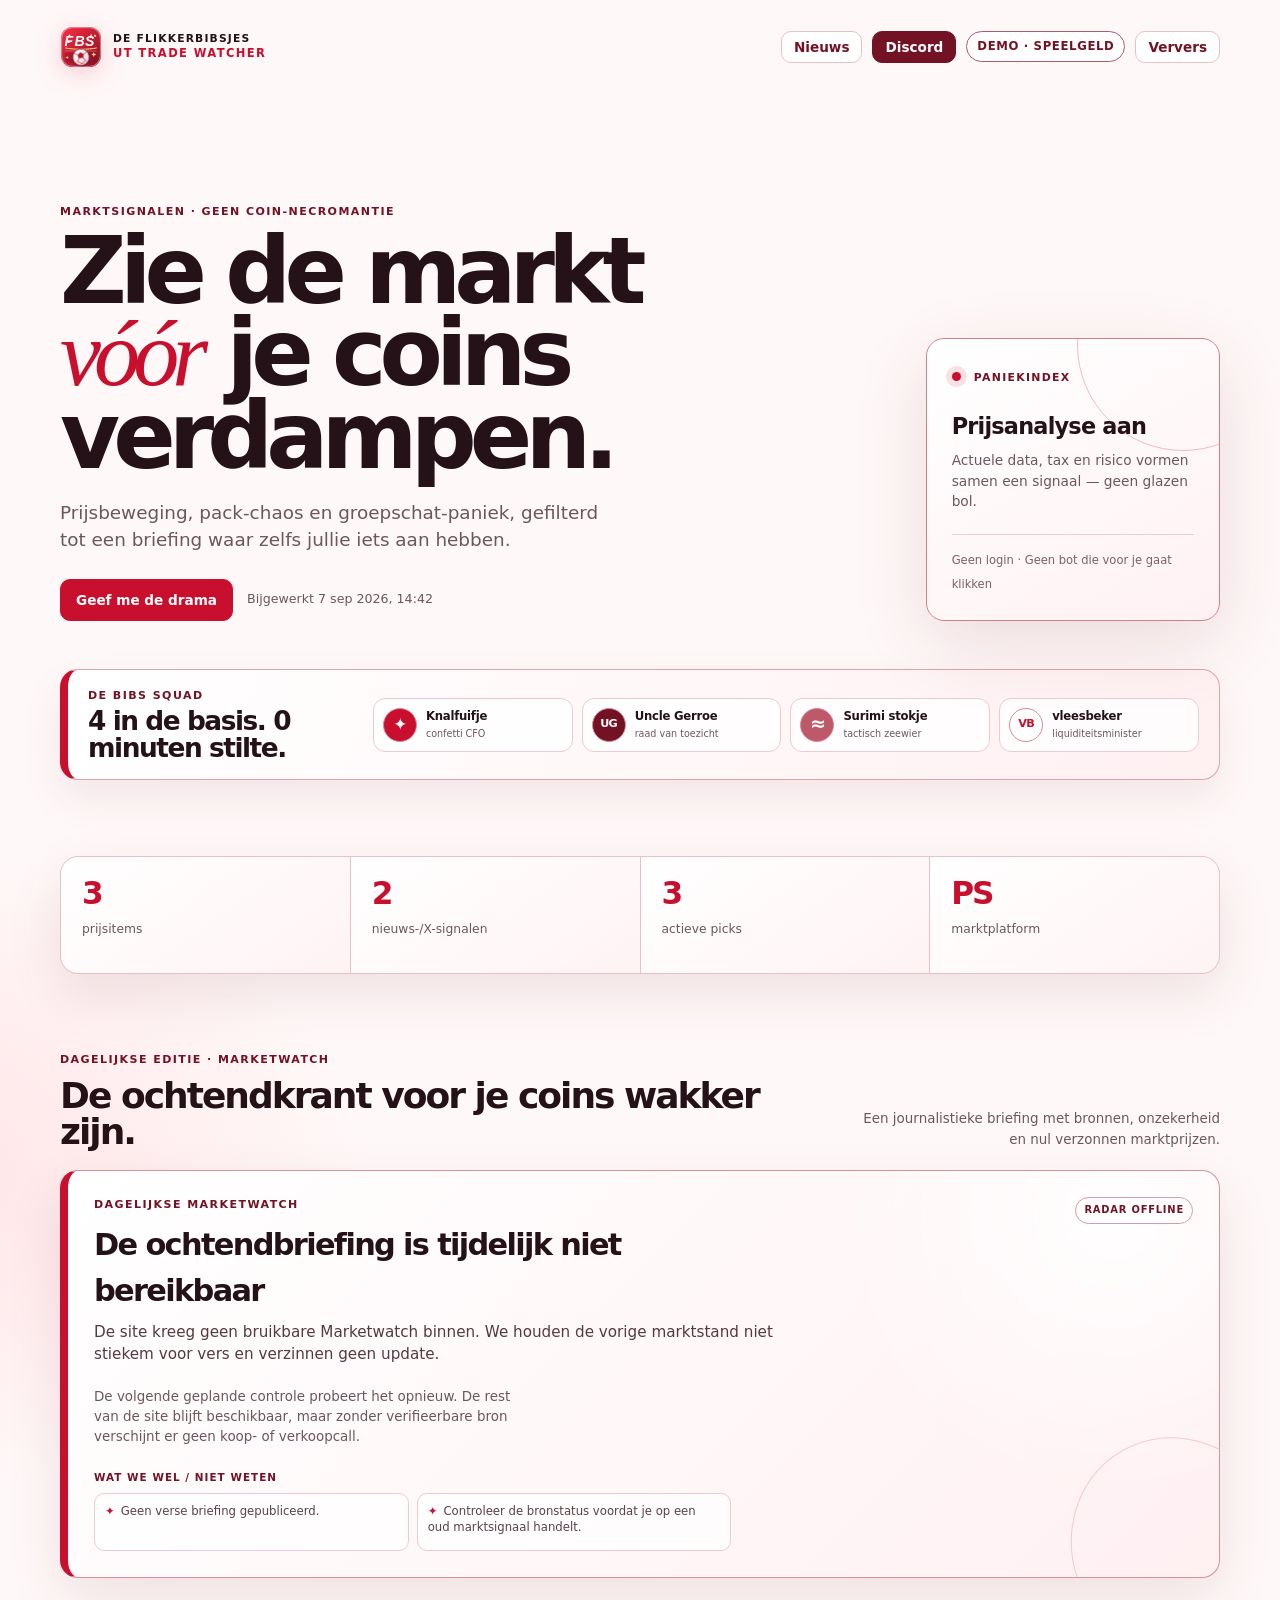
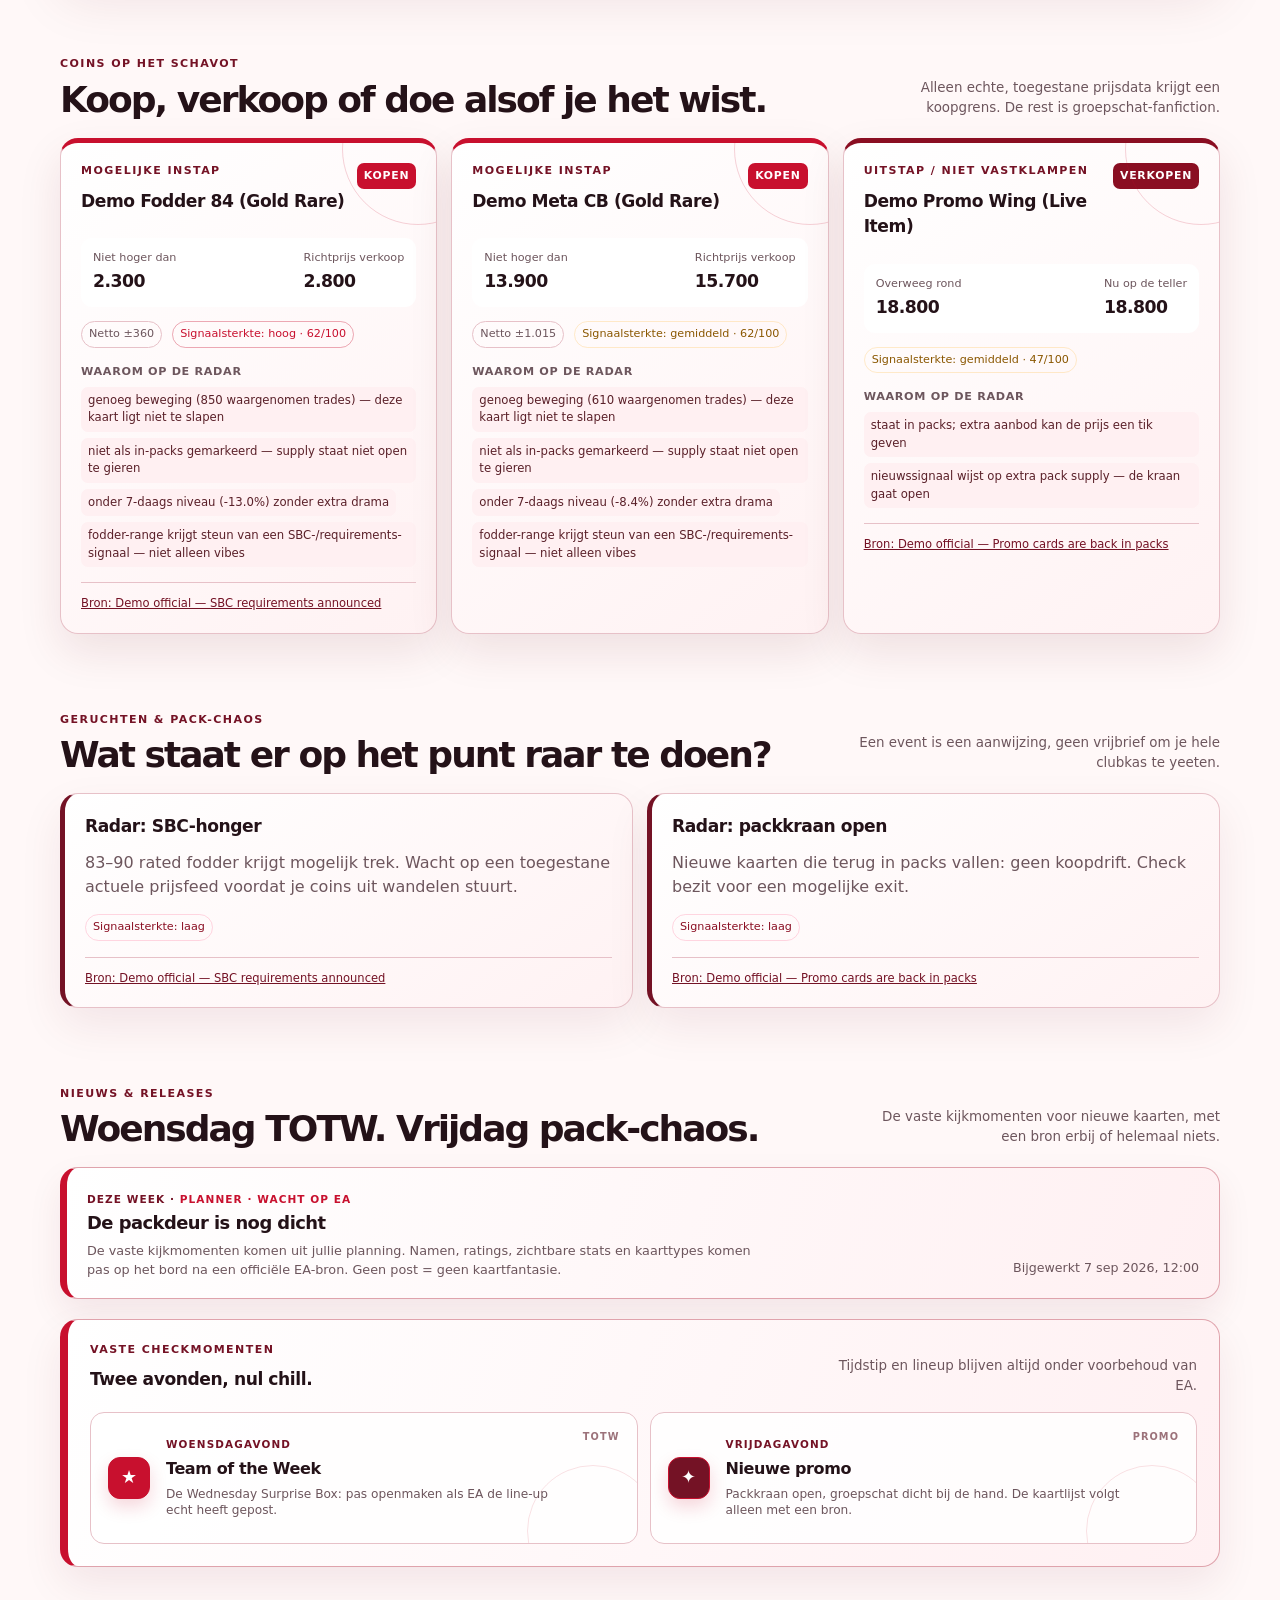
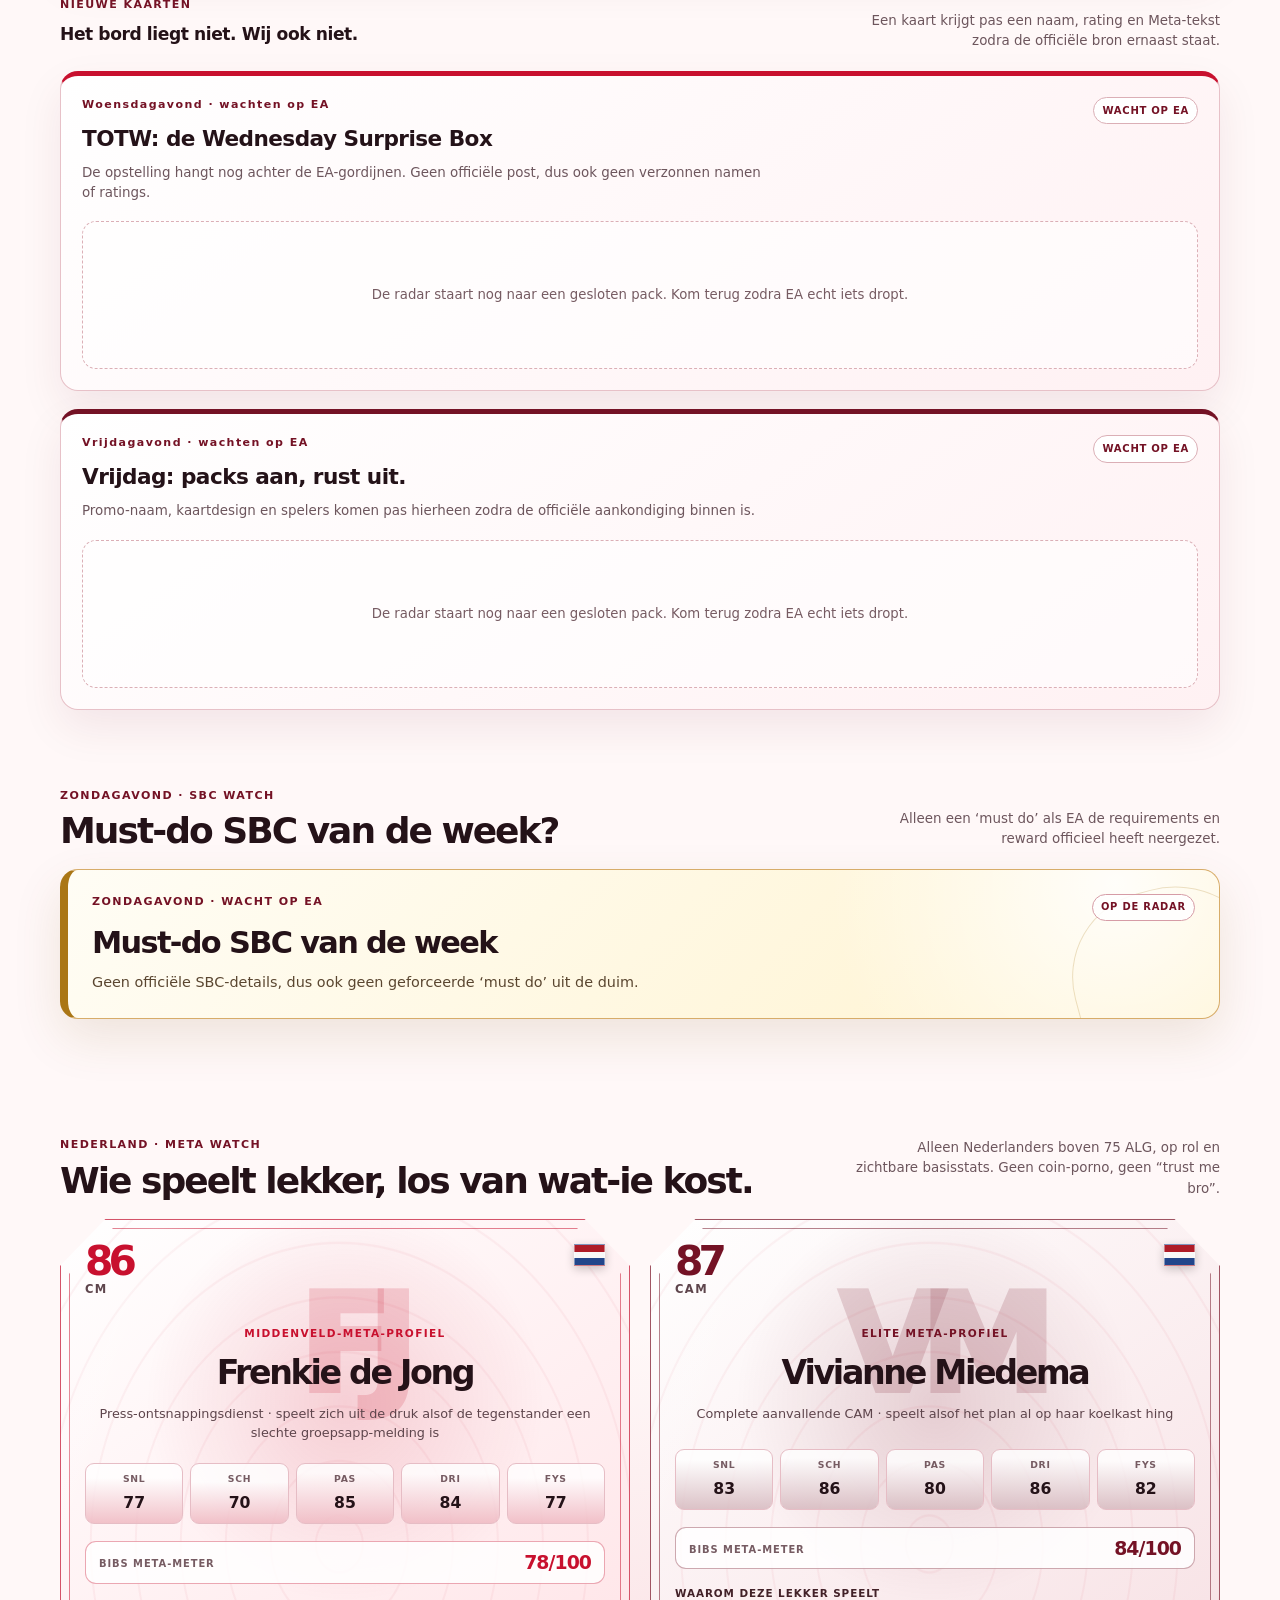
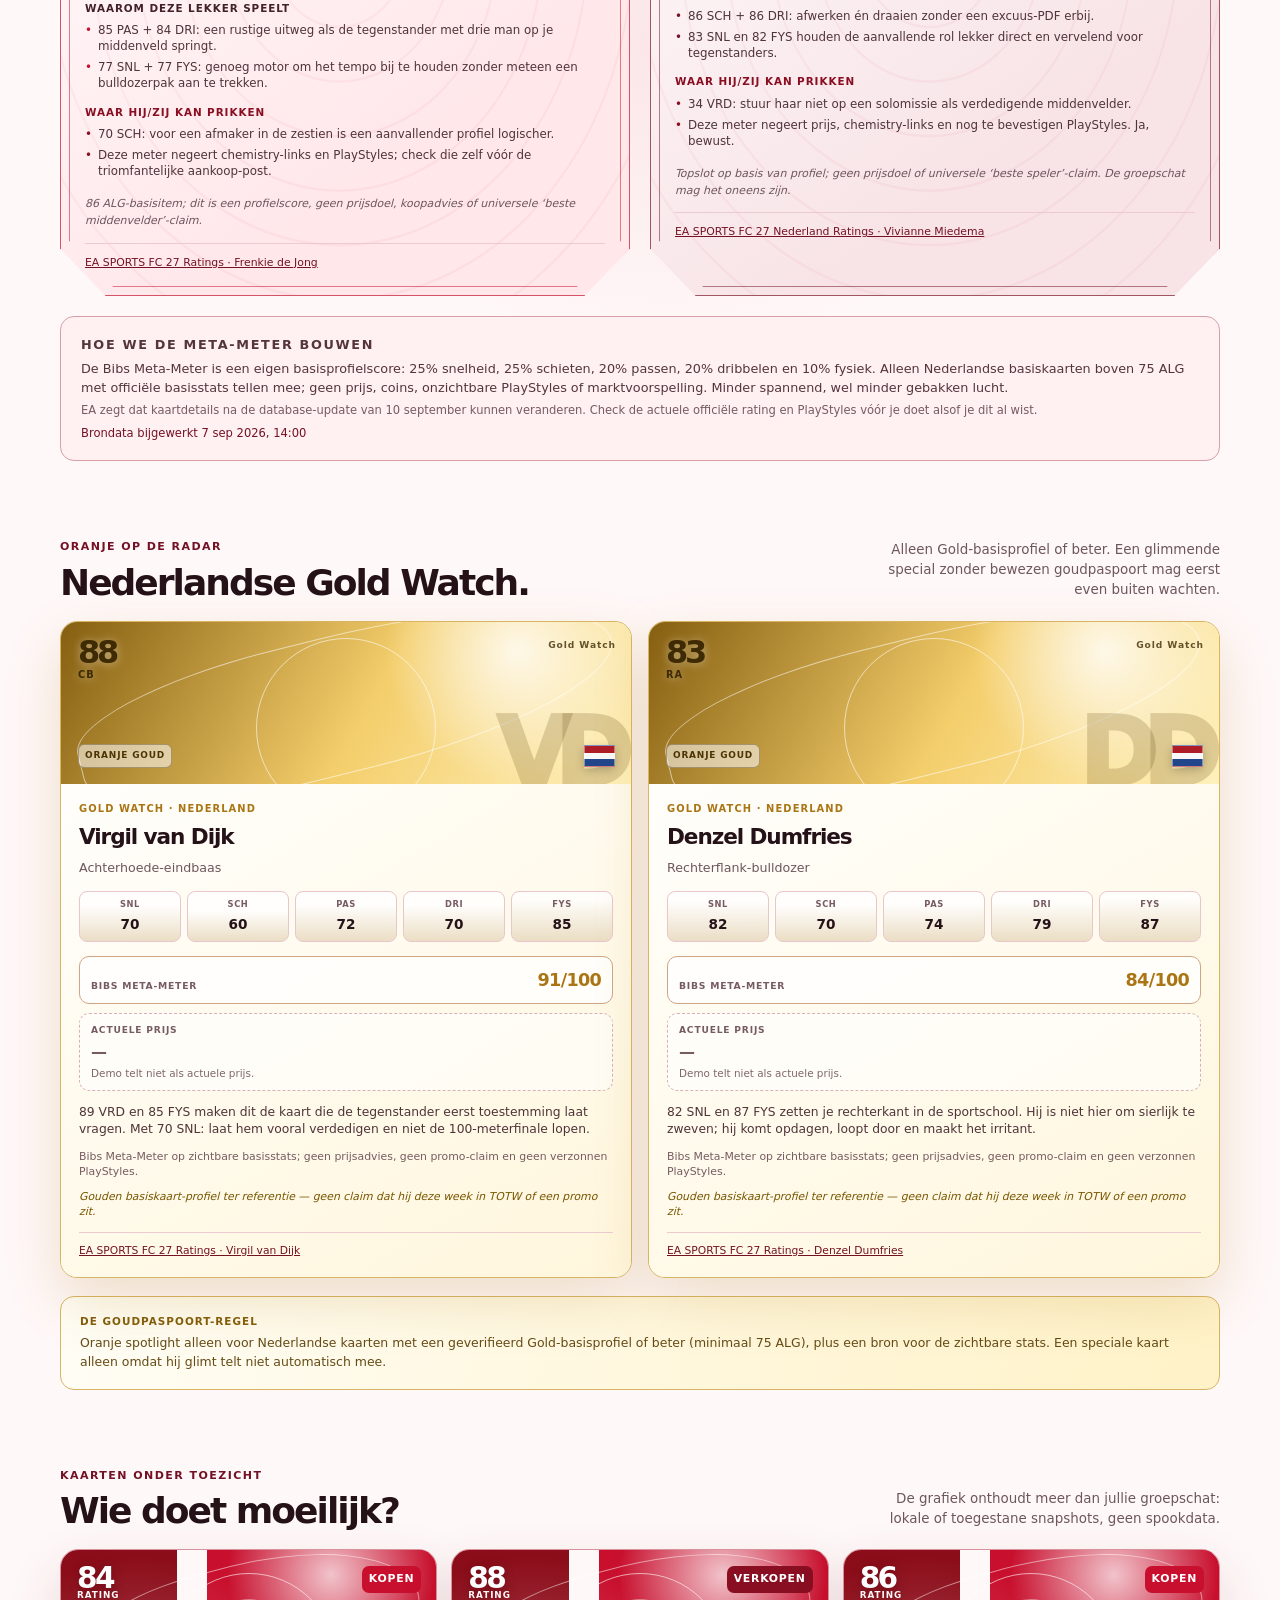
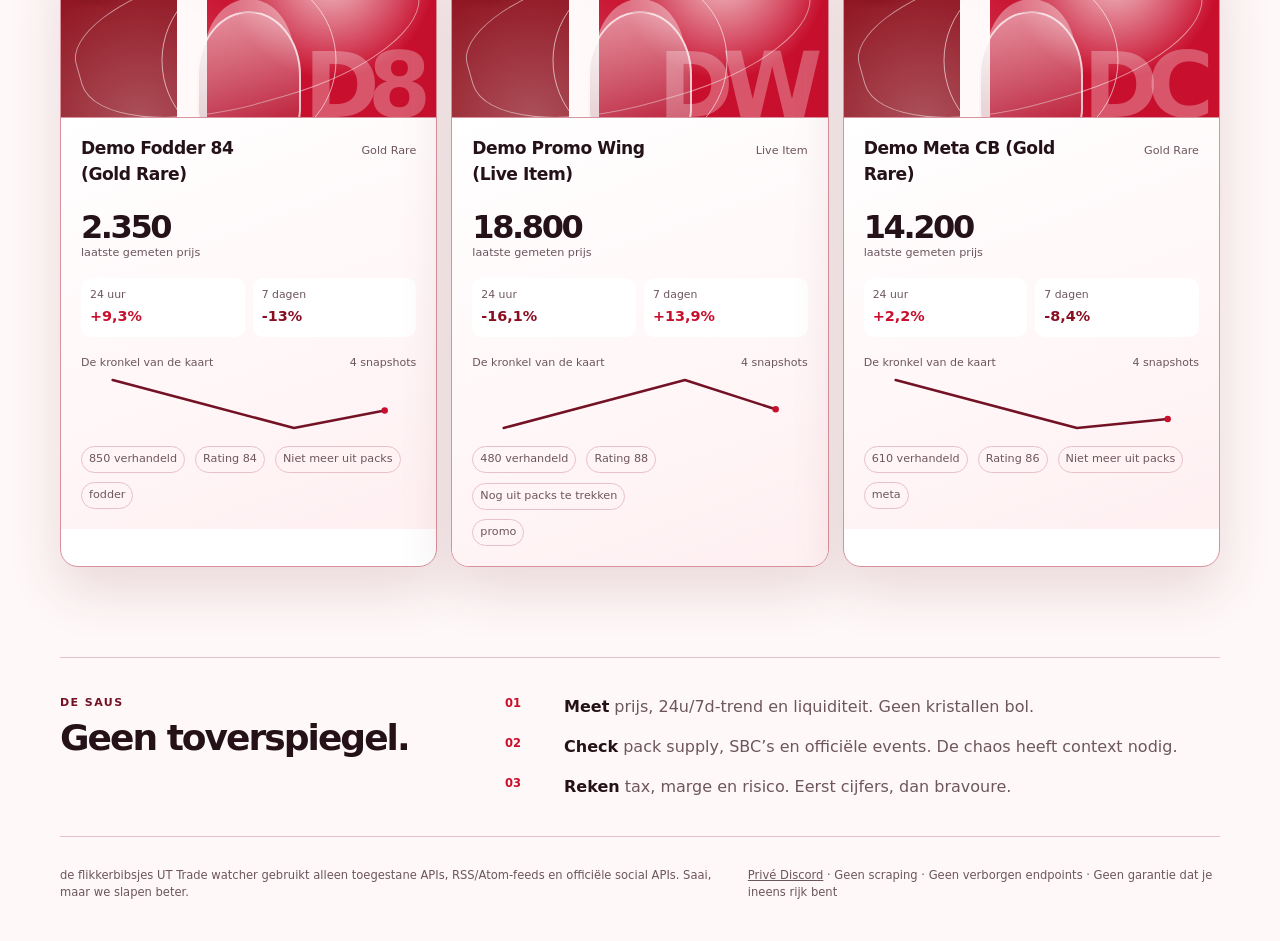
==== index.html @ ecffc0b0 "Update FBS marketwatch and dashboard" ====
<!doctype html>
<html lang="nl">
  <head>
    <meta charset="utf-8">
    <meta name="viewport" content="width=device-width, initial-scale=1">
    <meta name="description" content="de flikkerbibsjes UT Trade watcher: een transparante, dagelijkse UT-watchlist voor prijs- en event-signalen.">
    <meta name="theme-color" content="#8f101b">
    <title>de flikkerbibsjes UT Trade watcher</title>
    <link rel="icon" href="favicon.svg" type="image/svg+xml">
    <link rel="stylesheet" href="styles.css">
  </head>
  <body data-page="dashboard">
    <main class="shell">
      <header class="topbar">
        <a class="brand" href="./" aria-label="de flikkerbibsjes UT Trade watcher startpagina">
          <img class="brand-logo" src="logo.svg" width="42" height="42" alt="">
          <span class="brand-copy"><span>DE FLIKKERBIBSJES</span><strong>UT TRADE WATCHER</strong></span>
        </a>
        <div class="topbar-actions">
          <a class="button button-secondary" href="#release-radar">Nieuws</a>
          <a class="button button-discord" href="discord.html">Discord</a>
          <span id="mode-badge" class="badge">Laden…</span>
          <button id="refresh-button" class="button button-secondary" type="button">Ververs</button>
        </div>
      </header>

      <section class="hero" aria-labelledby="page-title">
        <div class="hero-copy">
          <p class="kicker">MARKTSIGNALEN · GEEN COIN-NECROMANTIE</p>
          <h1 id="page-title">Zie de markt<br><em>vóór</em> je coins verdampen.</h1>
          <p class="hero-text">Prijsbeweging, pack-chaos en groepschat-paniek, gefilterd tot een briefing waar zelfs jullie iets aan hebben.</p>
          <div class="hero-actions">
            <a class="button" href="#picks">Geef me de drama</a>
            <span id="updated-at" class="updated-at">Data laden…</span>
          </div>
        </div>
        <aside class="signal-panel" aria-label="Marktstatus">
          <span class="pulse" aria-hidden="true"></span>
          <p class="panel-label">PANIEKINDEX</p>
          <strong id="status-title">De radar warmt op</strong>
          <p id="status-detail">De data doet nog even alsof hij volwassen is.</p>
          <div class="panel-rule"></div>
          <span class="microcopy">Geen login · Geen bot die voor je gaat klikken</span>
        </aside>
      </section>

      <section class="crew-section" aria-labelledby="crew-title">
        <div class="crew-heading">
          <p class="kicker">DE BIBS SQUAD</p>
          <h2 id="crew-title">4 in de basis. 0 minuten stilte.</h2>
        </div>
        <ul class="crew-list" role="list">
          <li class="crew-member"><span class="crew-avatar crew-avatar--spark" aria-hidden="true">✦</span><span><strong>Knalfuifje</strong><small>confetti CFO</small></span></li>
          <li class="crew-member"><span class="crew-avatar" aria-hidden="true">UG</span><span><strong>Uncle Gerroe</strong><small>raad van toezicht</small></span></li>
          <li class="crew-member"><span class="crew-avatar crew-avatar--wave" aria-hidden="true">≈</span><span><strong>Surimi stokje</strong><small>tactisch zeewier</small></span></li>
          <li class="crew-member"><span class="crew-avatar crew-avatar--cup" aria-hidden="true">VB</span><span><strong>vleesbeker</strong><small>liquiditeitsminister</small></span></li>
        </ul>
      </section>

      <section id="metrics" class="metrics" aria-label="Overzicht"></section>

      <section id="marketwatch" class="section marketwatch-section" aria-labelledby="marketwatch-title">
        <div class="section-head">
          <div>
            <p class="kicker">DAGELIJKSE EDITIE · MARKETWATCH</p>
            <h2 id="marketwatch-title">De ochtendkrant voor je coins wakker zijn.</h2>
          </div>
          <p>Een journalistieke briefing met bronnen, onzekerheid en nul verzonnen marktprijzen.</p>
        </div>
        <div id="marketwatch-card" class="marketwatch-card" aria-live="polite"></div>
      </section>

      <section id="picks" class="section" aria-labelledby="picks-title">
        <div class="section-head">
          <div>
            <p class="kicker">COINS OP HET SCHAVOT</p>
            <h2 id="picks-title">Koop, verkoop of doe alsof je het wist.</h2>
          </div>
          <p>Alleen echte, toegestane prijsdata krijgt een koopgrens. De rest is groepschat-fanfiction.</p>
        </div>
        <div id="picks-grid" class="pick-grid"></div>
      </section>

      <section class="section" aria-labelledby="watch-title">
        <div class="section-head">
          <div>
            <p class="kicker">GERUCHTEN &amp; PACK-CHAOS</p>
            <h2 id="watch-title">Wat staat er op het punt raar te doen?</h2>
          </div>
          <p>Een event is een aanwijzing, geen vrijbrief om je hele clubkas te yeeten.</p>
        </div>
        <div id="watch-grid" class="watch-grid"></div>
      </section>

      <section id="release-radar" class="section release-radar-section" aria-labelledby="release-radar-title">
        <div class="section-head">
          <div>
            <p class="kicker">NIEUWS &amp; RELEASES</p>
            <h2 id="release-radar-title">Woensdag TOTW. Vrijdag pack-chaos.</h2>
          </div>
          <p>De vaste kijkmomenten voor nieuwe kaarten, met een bron erbij of helemaal niets.</p>
        </div>
        <aside class="release-status" aria-live="polite">
          <div>
            <p class="panel-label">DEZE WEEK · <span id="news-mode">PLANNER · BRONNEN NODIG</span></p>
            <strong id="news-status-title">De packdeur is nog dicht</strong>
            <p id="news-status-detail">We wachten op de officiële EA-fluit. Tot die tijd geen kaartfantasie.</p>
          </div>
          <span id="news-updated" class="updated-at">Release-radar laden…</span>
        </aside>
        <div class="release-calendar" aria-labelledby="calendar-title">
          <div class="section-head">
            <div>
              <p class="kicker">VASTE CHECKMOMENTEN</p>
              <h3 id="calendar-title">Twee avonden, nul chill.</h3>
            </div>
            <p>Tijdstip en lineup blijven altijd onder voorbehoud van EA.</p>
          </div>
          <div id="release-schedule" class="release-schedule" aria-live="polite"></div>
        </div>
        <div class="section-head release-board-heading">
          <div>
            <p class="kicker">NIEUWE KAARTEN</p>
            <h3 id="release-board-title">Het bord liegt niet. Wij ook niet.</h3>
          </div>
          <p>Een kaart krijgt pas een naam, rating en Meta-tekst zodra de officiële bron ernaast staat.</p>
        </div>
        <div id="release-board" class="release-board" aria-live="polite"></div>
      </section>

      <section id="sbc-week" class="section sbc-week-section" aria-labelledby="sbc-week-title">
        <div class="section-head">
          <div>
            <p class="kicker">ZONDAGAVOND · SBC WATCH</p>
            <h2 id="sbc-week-title">Must-do SBC van de week?</h2>
          </div>
          <p>Alleen een ‘must do’ als EA de requirements en reward officieel heeft neergezet.</p>
        </div>
        <div id="sbc-week-card" class="sbc-week-card" aria-live="polite"></div>
      </section>

      <section id="meta-watch" class="section meta-watch-section" aria-labelledby="meta-watch-title">
        <div class="section-head">
          <div>
            <p class="kicker">NEDERLAND · META WATCH</p>
            <h2 id="meta-watch-title">Wie speelt lekker, los van wat-ie kost.</h2>
          </div>
          <p>Alleen Nederlanders boven 75 ALG, op rol en zichtbare basisstats. Geen coin-porno, geen “trust me bro”.</p>
        </div>
        <div id="meta-watch-grid" class="football-card-grid" aria-live="polite"></div>
        <aside id="meta-watch-method" class="meta-method" hidden></aside>
      </section>

      <section id="dutch-gold" class="section dutch-gold-section" aria-labelledby="dutch-gold-title">
        <div class="section-head">
          <div>
            <p class="kicker">ORANJE OP DE RADAR</p>
            <h2 id="dutch-gold-title">Nederlandse Gold Watch.</h2>
          </div>
          <p>Alleen Gold-basisprofiel of beter. Een glimmende special zonder bewezen goudpaspoort mag eerst even buiten wachten.</p>
        </div>
        <div id="dutch-gold-grid" class="dutch-gold-grid" aria-live="polite"></div>
        <aside id="dutch-gold-rule" class="release-rule" hidden></aside>
      </section>

      <section class="section" aria-labelledby="cards-title">
        <div class="section-head">
          <div>
            <p class="kicker">KAARTEN ONDER TOEZICHT</p>
            <h2 id="cards-title">Wie doet moeilijk?</h2>
          </div>
          <p>De grafiek onthoudt meer dan jullie groepschat: lokale of toegestane snapshots, geen spookdata.</p>
        </div>
        <div id="cards-grid" class="cards-grid"></div>
      </section>

      <section id="warnings-section" class="warnings" aria-labelledby="warnings-title" hidden>
        <p class="kicker">REALITEITSCHECK</p>
        <h2 id="warnings-title">Voor je al gaat juichen</h2>
        <ul id="warnings-list"></ul>
      </section>

      <section class="how-it-works" aria-labelledby="method-title">
        <div>
          <p class="kicker">DE SAUS</p>
          <h2 id="method-title">Geen toverspiegel.</h2>
        </div>
        <ol>
          <li><span>01</span><p><strong>Meet</strong> prijs, 24u/7d-trend en liquiditeit. Geen kristallen bol.</p></li>
          <li><span>02</span><p><strong>Check</strong> pack supply, SBC’s en officiële events. De chaos heeft context nodig.</p></li>
          <li><span>03</span><p><strong>Reken</strong> tax, marge en risico. Eerst cijfers, dan bravoure.</p></li>
        </ol>
      </section>

      <footer>
        <p>de flikkerbibsjes UT Trade watcher gebruikt alleen toegestane APIs, RSS/Atom-feeds en officiële social APIs. Saai, maar we slapen beter.</p>
        <p><a href="discord.html">Privé Discord</a> · Geen scraping · Geen verborgen endpoints · Geen garantie dat je ineens rijk bent</p>
      </footer>
    </main>
    <script src="app.js" defer></script>
    <script src="news.js" defer></script>
  </body>
</html>
---- styles.css ----
:root {
  --ink: #241218;
  --muted: #6d565d;
  --canvas: #fff8f8;
  --surface: #ffffff;
  --surface-2: #fff0f2;
  --line: #e7c1c8;
  --lime: #c8102e;
  --cyan: #741225;
  --rose: #8a0e22;
  --amber: #8a5700;
  --violet: #7a2133;
  --card-dark: #ffffff;
  --radius: 18px;
}

* { box-sizing: border-box; }
html { scroll-behavior: smooth; }
body {
  min-width: 320px;
  margin: 0;
  color: var(--ink);
  background:
    radial-gradient(900px 480px at 87% -20%, #f6ccd2 0%, transparent 65%),
    radial-gradient(760px 500px at -10% 16%, #ffe2e5 0%, transparent 65%),
    radial-gradient(540px 470px at 52% 66%, rgba(200, 16, 46, .08) 0%, transparent 67%),
    var(--canvas);
  font: 16px/1.5 Inter, ui-sans-serif, system-ui, -apple-system, BlinkMacSystemFont, "Segoe UI", sans-serif;
}
a { color: inherit; }
button, a { font: inherit; }
.shell { width: min(1160px, calc(100% - 40px)); margin: 0 auto; }
.topbar { display: flex; align-items: center; justify-content: space-between; gap: 16px; padding: 26px 0; }
.brand { display: inline-flex; align-items: center; gap: 11px; color: var(--ink); text-decoration: none; }
.brand-logo { display: block; flex: 0 0 auto; width: 42px; height: 42px; filter: drop-shadow(0 6px 12px rgba(200,16,46,.18)); }
.brand-copy { display: grid; gap: 3px; font-size: .67rem; font-weight: 800; letter-spacing: .11em; line-height: 1; }
.brand strong { color: var(--lime); font-size: .72rem; font-weight: 850; letter-spacing: .12em; }
.topbar-actions { display: flex; align-items: center; gap: 10px; }
.badge { display: inline-flex; align-items: center; min-height: 31px; padding: 5px 10px; border: 1px solid var(--line); border-radius: 999px; color: var(--muted); background: rgba(255,255,255,.82); font-size: .73rem; font-weight: 750; letter-spacing: .055em; text-transform: uppercase; }
.badge.live { border-color: var(--lime); color: var(--lime); }
.badge.demo { border-color: #a95d6b; color: var(--cyan); }
.button { display: inline-flex; align-items: center; justify-content: center; min-height: 42px; padding: 9px 15px; border: 1px solid var(--lime); border-radius: 10px; color: #fff; background: var(--lime); cursor: pointer; font-size: .85rem; font-weight: 800; text-decoration: none; transition: transform .15s ease, background .15s ease; }
.button:hover { transform: translateY(-1px); background: #e52b48; }
.button:focus-visible, a:focus-visible { outline: 3px solid var(--cyan); outline-offset: 3px; }
.button:disabled { cursor: wait; opacity: .65; }
.button-secondary { min-height: 31px; padding: 5px 12px; border-color: var(--line); color: var(--cyan); background: #fff; }
.button-secondary:hover { background: var(--surface-2); }
.button-discord { min-height: 31px; padding: 5px 12px; border-color: var(--cyan); color: #fff; background: var(--cyan); }
.button-discord:hover { background: #9a1530; }

.hero { display: grid; grid-template-columns: minmax(0, 1.45fr) minmax(280px, .55fr); gap: clamp(28px, 7vw, 100px); align-items: end; padding: clamp(50px, 9vw, 110px) 0 72px; }
.kicker { margin: 0 0 9px; color: var(--cyan); font-size: .69rem; font-weight: 800; letter-spacing: .13em; }
h1, h2, h3, p { margin-top: 0; }
h1 { max-width: 680px; margin-bottom: 22px; font-size: clamp(3.1rem, 7.2vw, 6.45rem); letter-spacing: -.075em; line-height: .89; }
h1 em { color: var(--lime); font-family: Georgia, serif; font-weight: 400; }
h2 { margin-bottom: 0; font-size: clamp(1.55rem, 3vw, 2.25rem); letter-spacing: -.055em; line-height: 1; }
h3 { margin-bottom: 3px; font-size: 1.07rem; letter-spacing: -.025em; }
.hero-text { max-width: 555px; margin-bottom: 25px; color: var(--muted); font-size: clamp(1rem, 1.6vw, 1.15rem); }
.hero-actions { display: flex; flex-wrap: wrap; align-items: center; gap: 14px; }
.updated-at { color: var(--muted); font-size: .79rem; }
.signal-panel { position: relative; overflow: hidden; min-height: 245px; padding: 25px; border: 1px solid #cf808d; border-radius: var(--radius); background: linear-gradient(150deg, #fff, #fff1f3); box-shadow: 0 22px 75px rgba(102,18,34,.12); }
.signal-panel::after { position: absolute; top: -100px; right: -70px; width: 210px; height: 210px; border: 1px solid rgba(200,16,46,.27); border-radius: 50%; content: ""; }
.pulse { display: inline-block; width: 9px; height: 9px; margin: 3px 8px 0 0; border-radius: 50%; background: var(--lime); box-shadow: 0 0 0 6px rgba(200,16,46,.12); }
.panel-label { display: inline; color: var(--cyan); font-size: .68rem; font-weight: 800; letter-spacing: .12em; }
.signal-panel strong { display: block; max-width: 235px; margin-top: 27px; font-size: 1.4rem; letter-spacing: -.035em; line-height: 1.05; }
.signal-panel > p:not(.panel-label) { max-width: 245px; margin: 11px 0 0; color: var(--muted); font-size: .86rem; }
.panel-rule { width: 100%; margin: 22px 0 12px; border-top: 1px solid rgba(116,18,37,.16); }
.microcopy { color: #7c6167; font-size: .72rem; }

.crew-section { display: grid; grid-template-columns: minmax(170px, .72fr) minmax(0, 2.28fr); align-items: center; gap: 24px; margin: -24px 0 76px; padding: 18px 20px; border: 1px solid #dfa3ac; border-left: 8px solid var(--lime); border-radius: var(--radius); background: linear-gradient(110deg, #fff, #fff0f2); box-shadow: 0 18px 40px rgba(102,18,34,.08); }
.crew-heading .kicker { margin-bottom: 4px; }.crew-heading h2 { font-size: clamp(1.25rem, 2.2vw, 1.65rem); }
.crew-list { display: grid; grid-template-columns: repeat(4, minmax(0, 1fr)); gap: 9px; margin: 0; padding: 0; list-style: none; }
.crew-member { display: flex; align-items: center; gap: 9px; min-width: 0; padding: 9px; border: 1px solid #eccbd0; border-radius: 12px; background: rgba(255,255,255,.82); }
.crew-member > span:last-child { display: grid; min-width: 0; gap: 1px; }.crew-member strong { overflow: hidden; color: var(--ink); font-size: .73rem; letter-spacing: -.02em; text-overflow: ellipsis; white-space: nowrap; }.crew-member small { color: var(--muted); font-size: .6rem; }
.crew-avatar { display: grid; flex: 0 0 auto; width: 34px; height: 34px; place-items: center; border: 1px solid #d78b97; border-radius: 50%; color: #fff; background: var(--cyan); font-size: .7rem; font-weight: 900; letter-spacing: -.06em; }.crew-avatar--spark { color: #fff; background: var(--lime); font-size: 1.05rem; }.crew-avatar--wave { background: #be5969; font-size: 1.2rem; }.crew-avatar--cup { color: var(--lime); background: #fff; }

.metrics { display: grid; grid-template-columns: repeat(4, 1fr); gap: 1px; overflow: hidden; margin-bottom: 76px; border: 1px solid var(--line); border-radius: var(--radius); background: var(--line); box-shadow: 0 20px 54px rgba(102,18,34,.1); }
.metric { min-height: 116px; padding: 21px; background: linear-gradient(145deg, #fff, #fff3f4); }
.metric .value { display: block; margin-bottom: 7px; color: var(--lime); font-size: 1.95rem; font-weight: 800; letter-spacing: -.065em; line-height: 1; }
.metric .label { color: var(--muted); font-size: .77rem; }
.section { margin-top: 78px; }
.section-head { display: flex; align-items: end; justify-content: space-between; gap: 30px; margin-bottom: 20px; }
.section-head > p { max-width: 365px; margin: 0; color: var(--muted); font-size: .84rem; text-align: right; }
.pick-grid, .watch-grid, .cards-grid { display: grid; gap: 14px; }
.pick-grid { grid-template-columns: repeat(3, minmax(0, 1fr)); }
.watch-grid { grid-template-columns: repeat(2, minmax(0, 1fr)); }
.cards-grid { grid-template-columns: repeat(3, minmax(0, 1fr)); }
.pick, .watch, .card, .empty { border: 1px solid var(--line); border-radius: var(--radius); background: linear-gradient(145deg, #fff, #fff2f3); }
.pick, .watch, .card { min-width: 0; padding: 20px; }
.pick { position: relative; overflow: hidden; border-top: 5px solid var(--lime); box-shadow: 0 18px 44px rgba(102,18,34,.1); transition: transform .18s ease, border-color .18s ease; }
.pick::after { position: absolute; top: -70px; right: -58px; width: 150px; height: 150px; border: 1px solid rgba(200,16,46,.18); border-radius: 50%; content: ""; }
.pick:hover, .watch:hover { transform: translateY(-3px); }
.pick.sell { border-top-color: var(--rose); }
.pick-top, .card-top, .price-row, .card-meta { display: flex; align-items: flex-start; justify-content: space-between; gap: 10px; }
.action { flex: 0 0 auto; padding: 5px 7px; border-radius: 7px; color: #fff; background: var(--lime); font-size: .68rem; font-weight: 850; letter-spacing: .07em; }
.action.sell { color: #fff; background: var(--rose); }
.price-row { margin: 21px 0 14px; padding: 12px; border-radius: 11px; background: #fff; }
.price-row span, .card-label { display: block; color: var(--muted); font-size: .7rem; }
.price-row strong { display: block; margin-top: 2px; font-size: 1.08rem; letter-spacing: -.03em; }
.confidence, .chip { display: inline-flex; align-items: center; min-height: 25px; padding: 4px 7px; border: 1px solid var(--line); border-radius: 999px; color: var(--muted); font-size: .7rem; }
.confidence.high { border-color: rgba(200,16,46,.35); color: var(--lime); }
.confidence.medium { border-color: rgba(255,201,107,.35); color: var(--amber); }
.confidence.low { border-color: rgba(255,142,171,.35); color: var(--rose); }
.reason-title { margin: 16px 0 6px; color: var(--muted); font-size: .7rem; font-weight: 800; letter-spacing: .06em; text-transform: uppercase; }
.reason-list { display: flex; flex-wrap: wrap; gap: 6px; margin: 0; padding: 0; list-style: none; }
.reason-list li { padding: 5px 7px; border-radius: 7px; background: #fff0f2; color: #5a2029; font-size: .73rem; }
.reason-list.risk li { background: #ffe0e4; color: #6d1221; }
.evidence { display: block; margin-top: 15px; padding-top: 12px; border-top: 1px solid var(--line); color: var(--cyan); font-size: .72rem; overflow-wrap: anywhere; }
.watch { border-left: 5px solid var(--cyan); box-shadow: 0 18px 44px rgba(102,18,34,.08); transition: transform .18s ease; }
.watch p { margin: 11px 0 14px; color: var(--muted); }
.watch .confidence { margin-bottom: 1px; }
.marketwatch-section { scroll-margin-top: 24px; }.marketwatch-card { min-height: 260px; }.marketwatch-article { position: relative; overflow: hidden; padding: 26px; border: 1px solid #d6919d; border-left: 8px solid var(--lime); border-radius: var(--radius); background: radial-gradient(circle at 91% 11%, rgba(255,255,255,.92), transparent 25%), linear-gradient(135deg, #fff, #fff0f2); box-shadow: 0 20px 54px rgba(102,18,34,.1); }.marketwatch-article::after { position: absolute; right: -62px; bottom: -74px; width: 210px; height: 210px; border: 1px solid rgba(200,16,46,.18); border-radius: 49% 51% 45% 55%; content: ""; transform: rotate(21deg); }.marketwatch-article > * { position: relative; z-index: 1; }.marketwatch-article__head { display: flex; align-items: flex-start; justify-content: space-between; gap: 18px; }.marketwatch-article__head h3 { max-width: 650px; margin-bottom: 7px; font-size: clamp(1.35rem, 2.5vw, 1.9rem); letter-spacing: -.055em; }.marketwatch-status, .sbc-card__status { flex: 0 0 auto; padding: 5px 8px; border: 1px solid #d69ca6; border-radius: 999px; color: var(--cyan); background: rgba(255,255,255,.86); font-size: .62rem; font-weight: 850; letter-spacing: .08em; }.marketwatch-article__summary { max-width: 720px; margin: 0; color: #553940; font-size: .95rem; line-height: 1.48; }.marketwatch-article__prose { display: grid; grid-template-columns: repeat(2, minmax(0, 1fr)); gap: 18px; max-width: 870px; margin-top: 21px; }.marketwatch-article__prose p { margin: 0; color: var(--muted); font-size: .84rem; line-height: 1.52; }.marketwatch-article__label, .sbc-card__label { margin: 22px 0 8px; color: var(--cyan); font-size: .65rem; font-weight: 850; letter-spacing: .1em; }.marketwatch-article__signals, .sbc-card__reasons { display: grid; grid-template-columns: repeat(3, minmax(0, 1fr)); gap: 8px; max-width: 960px; margin: 0; padding: 0; list-style: none; }.marketwatch-article__signals li, .sbc-card__reasons li { min-height: 58px; padding: 10px; border: 1px solid #eccbd0; border-radius: 10px; color: #5c4046; background: rgba(255,255,255,.74); font-size: .73rem; line-height: 1.34; }.marketwatch-article__signals li::before, .sbc-card__reasons li::before { margin-right: 6px; color: var(--lime); content: "✦"; }.marketwatch-article__sources { display: flex; flex-wrap: wrap; gap: 9px; margin-top: 16px; }.marketwatch-source { padding: 5px 8px; border: 1px solid #dfb0b8; border-radius: 999px; color: var(--cyan); background: rgba(255,255,255,.75); font-size: .68rem; overflow-wrap: anywhere; }.marketwatch-article__updated { margin: 18px 0 0; color: #7f666c; font-size: .69rem; }
.card { position: relative; overflow: hidden; }
.card.recommended::before { position: absolute; top: 0; right: 0; width: 62px; height: 3px; background: var(--lime); content: ""; }
.card.sell::before { background: var(--rose); }
.current-price { margin: 22px 0 2px; font-size: 2rem; font-weight: 800; letter-spacing: -.075em; line-height: 1; }
.changes { display: grid; grid-template-columns: 1fr 1fr; gap: 8px; margin: 17px 0; }
.change { padding: 9px; border-radius: 10px; background: #fff; }
.change span { display: block; color: var(--muted); font-size: .68rem; }
.change strong { font-size: .9rem; }
.positive { color: var(--lime); }.negative { color: var(--rose); }.flat { color: var(--muted); }
.history-head { display: flex; justify-content: space-between; margin-bottom: 5px; color: var(--muted); font-size: .69rem; }
.sparkline { display: block; width: 100%; height: 56px; overflow: visible; }
.sparkline path { fill: none; stroke: var(--cyan); stroke-linecap: round; stroke-linejoin: round; stroke-width: 2.5; }
.sparkline circle { fill: var(--lime); }
.card-meta { align-items: center; flex-wrap: wrap; justify-content: flex-start; margin-top: 14px; }
.tag-list { display: flex; flex-wrap: wrap; gap: 6px; margin-top: 9px; }
.empty { grid-column: 1 / -1; padding: 28px; color: var(--muted); text-align: center; }

.scout-card { padding: 0; border-color: #d9929d; background: var(--card-dark); box-shadow: 0 22px 54px rgba(102,18,34,.14); transition: transform .2s ease, box-shadow .2s ease; }
.scout-card:hover { transform: translateY(-5px); box-shadow: 0 31px 70px rgba(102,18,34,.22); }
.scout-visual { position: relative; min-height: 168px; overflow: hidden; isolation: isolate; border-bottom: 1px solid #d9929d; background: radial-gradient(circle at 72% 15%, rgba(255,255,255,.75), transparent 34%), radial-gradient(circle at 21% 102%, rgba(255,255,255,.28), transparent 48%), linear-gradient(90deg, #8c0d1a 0 31%, #fff8f8 31% 39%, #c8102e 39% 100%); }
.scout-visual::after { position: absolute; z-index: -1; inset: 13px; border: 1px solid rgba(255,255,255,.5); border-radius: 40% 60% 48% 52%; content: ""; transform: rotate(-16deg); }
.scout-orbit { position: absolute; top: 23px; left: 50%; z-index: -1; width: 175px; height: 175px; border: 1px solid rgba(255,255,255,.6); border-radius: 50%; transform: translateX(-50%); }
.scout-silhouette { position: absolute; bottom: -22px; left: 50%; width: 104px; height: 128px; border: 2px solid rgba(255,255,255,.7); border-radius: 50% 50% 23% 23%; background: linear-gradient(180deg, rgba(255,255,255,.5), rgba(116,18,37,.2)); box-shadow: 0 -19px 0 -7px rgba(255,255,255,.38); transform: translateX(-50%); }
.scout-initials { position: absolute; right: 17px; bottom: -14px; color: rgba(255,255,255,.29); font-size: 5.7rem; font-weight: 900; letter-spacing: -.13em; line-height: 1; }
.scout-rating { position: absolute; top: 15px; left: 16px; display: grid; gap: 0; color: #fff; line-height: .9; text-shadow: 0 1px 10px rgba(64,0,10,.38); }.scout-rating strong { font-size: 1.85rem; letter-spacing: -.09em; }.scout-rating span { color: #fff8f8; font-size: .55rem; font-weight: 800; letter-spacing: .11em; }
.scout-action { position: absolute; top: 16px; right: 15px; }.scout-content { padding: 18px 20px 20px; background: linear-gradient(160deg, #fff, #fff0f2); }.scout-title { display: flex; align-items: baseline; justify-content: space-between; gap: 10px; }.scout-title h3 { max-width: 200px; }
.scout-card .current-price { margin-top: 20px; }.scout-card .history { padding-top: 3px; }.scout-card .changes { margin-bottom: 15px; }

.meta-watch-section { position: relative; }.football-card-grid { display: grid; grid-template-columns: repeat(2, minmax(0, 1fr)); gap: 20px; }
.football-card { --card-accent: var(--lime); --card-accent-soft: rgba(200,16,46,.16); position: relative; isolation: isolate; min-height: 526px; overflow: hidden; padding: 24px; border: 1px solid #bc6875; border-color: color-mix(in srgb, var(--card-accent) 62%, #e7c1c8); clip-path: polygon(8% 0, 92% 0, 100% 7%, 100% 93%, 92% 100%, 8% 100%, 0 93%, 0 7%); background: radial-gradient(circle at 50% 27%, var(--card-accent-soft), transparent 35%), linear-gradient(145deg, #fff, #ffe7ea 72%); box-shadow: 0 26px 68px rgba(102,18,34,.16); transition: transform .22s ease, filter .22s ease; }
.football-card::before { position: absolute; z-index: -1; inset: 8px; border: 1px solid rgba(200,16,46,.42); border-color: color-mix(in srgb, var(--card-accent) 52%, transparent); clip-path: polygon(8% 0, 92% 0, 100% 7%, 100% 93%, 92% 100%, 8% 100%, 0 93%, 0 7%); content: ""; }.football-card::after { position: absolute; z-index: -2; inset: 0; opacity: .36; background: repeating-radial-gradient(ellipse at 49% 48%, transparent 0 22px, rgba(200,16,46,.13) 23px 24px, transparent 25px 45px); content: ""; }
.football-card:hover { filter: saturate(1.14); transform: translateY(-7px) rotate(-.35deg); }.football-card--elite { --card-accent: var(--cyan); --card-accent-soft: rgba(116,18,37,.16); background: radial-gradient(circle at 50% 27%, var(--card-accent-soft), transparent 35%), linear-gradient(145deg, #fff, #f8e4e7 72%); }.football-card--starter { --card-accent: var(--lime); --card-accent-soft: rgba(200,16,46,.16); }
.football-card__shine { position: absolute; z-index: -1; top: -125px; left: -42px; width: 90px; height: 720px; background: linear-gradient(90deg, transparent, rgba(255,255,255,.13), transparent); transform: rotate(22deg); transition: transform .65s ease; }.football-card:hover .football-card__shine { transform: translateX(500px) rotate(22deg); }
.football-card__head { display: flex; align-items: start; justify-content: space-between; }.football-card__rating { display: grid; color: var(--ink); line-height: .85; }.football-card__rating strong { color: var(--card-accent); font-size: 2.55rem; letter-spacing: -.12em; }.football-card__rating span { margin-top: 7px; color: #5e454c; font-size: .72rem; font-weight: 800; letter-spacing: .12em; }
.flag { display: inline-block; width: 31px; height: 22px; border: 1px solid rgba(255,255,255,.42); box-shadow: 0 3px 10px rgba(0,0,0,.21); }.flag--nl { background: linear-gradient(to bottom, #ae1c28 0 33.33%, #f8f8f8 33.33% 66.66%, #21468b 66.66%); }
.football-card__identity { position: relative; min-height: 143px; padding: 31px 0 10px; text-align: center; }.football-card__monogram { position: absolute; top: -10px; left: 50%; z-index: -1; color: rgba(200,16,46,.15); color: color-mix(in srgb, var(--card-accent) 16%, transparent); font-size: 8.5rem; font-weight: 950; letter-spacing: -.18em; line-height: .9; transform: translateX(-51%); }.football-card__eyebrow { margin: 0 0 6px; color: var(--card-accent); font-size: .66rem; font-weight: 850; letter-spacing: .13em; }.football-card__identity h3 { margin-bottom: 6px; font-size: clamp(1.5rem, 3vw, 2.08rem); letter-spacing: -.07em; }.football-card__role { margin: 0; color: #5e454c; font-size: .8rem; }
.football-card__stats { display: grid; grid-template-columns: repeat(5, 1fr); gap: 7px; margin: 11px 0 17px; }.football-card__stat { position: relative; min-height: 57px; overflow: hidden; padding: 8px 6px; border: 1px solid #e6bdc5; border-radius: 9px; background: rgba(255,255,255,.82); text-align: center; }.football-card__stat::after { position: absolute; right: 0; bottom: 0; left: 0; height: calc(var(--stat) * 1%); opacity: .25; background: linear-gradient(0deg, var(--card-accent), transparent); content: ""; }.football-card__stat dt, .football-card__stat dd { position: relative; z-index: 1; margin: 0; }.football-card__stat dt { color: #765b62; font-size: .58rem; font-weight: 850; letter-spacing: .08em; }.football-card__stat dd { margin-top: 5px; color: var(--ink); font-size: .98rem; font-weight: 850; }
.football-card__index { display: flex; align-items: end; justify-content: space-between; padding: 11px 13px; border: 1px solid rgba(200,16,46,.36); border-color: color-mix(in srgb, var(--card-accent) 36%, transparent); border-radius: 11px; background: rgba(255,255,255,.84); }.football-card__index span { color: #765b62; font-size: .62rem; font-weight: 800; letter-spacing: .095em; }.football-card__index strong { color: var(--card-accent); font-size: 1.18rem; letter-spacing: -.05em; line-height: 1; }
.football-card__playstyles { margin-top: 16px; }.football-card__playstyles .football-card__note-title { margin-bottom: 7px; }.football-card__playstyle-list { display: flex; flex-wrap: wrap; gap: 6px; }.playstyle-chip { display: inline-flex; align-items: center; min-height: 25px; padding: 4px 8px; border: 1px solid #d9a5ae; border-radius: 999px; background: rgba(255,255,255,.76); color: #5c353d; font-size: .68rem; font-weight: 800; line-height: 1; }.playstyle-chip::before { margin-right: 5px; color: var(--card-accent); content: "✦"; }.playstyle-chip--plus { border-color: color-mix(in srgb, var(--card-accent) 62%, #d9a5ae); background: color-mix(in srgb, var(--card-accent) 13%, #fff); color: #422128; }.playstyle-chip--plus::before { content: "★"; }
.football-card__notes { margin-top: 17px; }.football-card__note-title { margin: 0 0 6px; color: #422128; font-size: .65rem; font-weight: 800; letter-spacing: .09em; text-transform: uppercase; }.football-card__note-title--risk { margin-top: 13px; color: var(--rose); }.football-card__list { display: grid; gap: 5px; margin: 0; padding: 0; list-style: none; }.football-card__list li { padding-left: 13px; color: #4f343a; font-size: .74rem; line-height: 1.36; position: relative; }.football-card__list li::before { position: absolute; left: 0; color: var(--card-accent); content: "•"; }.football-card__list--risk li::before { color: var(--rose); }.football-card__meta-note { margin: 17px 0 0; color: #6d565d; font-size: .69rem; font-style: italic; }.meta-source { display: block; margin-top: 13px; padding-top: 11px; border-top: 1px solid #eccbd0; color: var(--cyan); font-size: .68rem; overflow-wrap: anywhere; }
.meta-method { display: grid; gap: 5px; margin-top: 20px; padding: 18px 20px; border: 1px solid #d99da7; border-radius: 14px; background: #fff0f2; }.meta-method p { margin: 0; color: #54353c; font-size: .8rem; }.meta-method-note { color: #765b62 !important; font-size: .72rem !important; }.meta-method-updated { color: var(--cyan) !important; font-size: .72rem !important; }
.warnings { margin-top: 72px; padding: 22px; border: 1px solid rgba(255,201,107,.48); border-radius: var(--radius); background: rgba(83,61,22,.26); }
.warnings h2 { margin-bottom: 14px; }.warnings ul { display: grid; gap: 8px; margin: 0; padding-left: 20px; color: #ffe2aa; }
.how-it-works { display: grid; grid-template-columns: .7fr 1.3fr; gap: 60px; margin-top: 90px; padding: 37px 0; border-top: 1px solid var(--line); border-bottom: 1px solid var(--line); }
.how-it-works ol { display: grid; gap: 16px; margin: 0; padding: 0; list-style: none; }.how-it-works li { display: grid; grid-template-columns: 47px 1fr; gap: 12px; }.how-it-works li span { color: var(--lime); font-size: .72rem; font-weight: 800; }.how-it-works li p { margin: 0; color: var(--muted); }.how-it-works li strong { color: var(--ink); }
footer { display: flex; justify-content: space-between; gap: 24px; padding: 30px 0 40px; color: var(--muted); font-size: .72rem; } footer p { margin: 0; }

.discord-hero { display: grid; grid-template-columns: minmax(0, 1.12fr) minmax(270px, .88fr); gap: clamp(28px, 7vw, 96px); align-items: center; padding: clamp(52px, 9vw, 112px) 0 68px; }
.discord-hero-copy { min-width: 0; }
.discord-hero-title { display: flex; align-items: flex-start; gap: clamp(13px, 2vw, 22px); }
.discord-hero-logo { flex: 0 0 auto; width: clamp(74px, 10vw, 112px); height: clamp(74px, 10vw, 112px); filter: drop-shadow(0 12px 22px rgba(200,16,46,.2)); }
.discord-hero h1 { max-width: 690px; }.discord-hero h1 em { color: var(--lime); }
.discord-copy { max-width: 590px; margin-bottom: 27px; color: var(--muted); font-size: clamp(1rem, 1.7vw, 1.16rem); }
.join-panel { position: relative; overflow: hidden; min-height: 320px; padding: 28px; border: 1px solid #d5808d; border-radius: var(--radius); background: linear-gradient(145deg, #fff, #ffe8eb); box-shadow: 0 22px 75px rgba(102,18,34,.14); }
.join-panel::after { position: absolute; right: -42px; bottom: -58px; width: 196px; height: 196px; border: 1px solid rgba(200,16,46,.25); border-radius: 46% 54% 55% 45%; content: ""; transform: rotate(24deg); }
.join-panel > * { position: relative; z-index: 1; }.join-panel .panel-label { display: block; }.join-panel strong { display: block; max-width: 270px; margin: 23px 0 10px; font-size: 1.55rem; letter-spacing: -.045em; line-height: 1.02; }
.join-panel p:not(.panel-label) { max-width: 280px; color: var(--muted); font-size: .88rem; }.join-panel .button { margin-top: 14px; }
.join-panel .button[aria-disabled="true"] { cursor: not-allowed; border-color: var(--line); color: var(--muted); background: #fff; pointer-events: none; }
.join-status { display: block; max-width: 260px; margin-top: 15px; color: #765b62; font-size: .75rem; }
.channel-grid { display: grid; grid-template-columns: repeat(3, minmax(0, 1fr)); gap: 14px; }
.channel-card { min-height: 230px; padding: 22px; border: 1px solid var(--line); border-radius: var(--radius); background: linear-gradient(145deg, #fff, #fff0f2); }
.channel-icon { display: grid; width: 43px; height: 43px; place-items: center; margin-bottom: 26px; border: 1px solid #d68b96; border-radius: 13px; background: #ffe2e5; color: var(--lime); font-size: 1.25rem; }
.channel-card h2 { margin-bottom: 10px; font-size: 1.35rem; }.channel-card p { margin: 0; color: var(--muted); font-size: .87rem; }
.channel-card .chip { margin-top: 17px; border-color: #d99da7; color: var(--cyan); }
.privacy-grid { display: grid; grid-template-columns: .9fr 1.1fr; gap: 14px; }
.privacy-card { padding: 25px; border: 1px solid var(--line); border-radius: var(--radius); background: #fff; }.privacy-card p { margin: 12px 0 0; color: var(--muted); }
.privacy-card ul { display: grid; gap: 10px; margin: 17px 0 0; padding: 0; list-style: none; }.privacy-card li { padding-left: 20px; color: #4f343a; font-size: .86rem; position: relative; }.privacy-card li::before { position: absolute; left: 0; color: var(--lime); content: "✓"; }
.discord-steps { counter-reset: discord-steps; display: grid; gap: 11px; margin: 18px 0 0; padding: 0; list-style: none; }.discord-steps li { counter-increment: discord-steps; display: grid; grid-template-columns: 31px 1fr; gap: 10px; align-items: start; color: var(--muted); font-size: .86rem; }.discord-steps li::before { display: grid; width: 25px; height: 25px; place-items: center; border-radius: 50%; background: #ffe1e4; color: var(--lime); content: counter(discord-steps); font-size: .7rem; font-weight: 800; }

.news-hero { display: grid; grid-template-columns: minmax(0, 1.35fr) minmax(280px, .65fr); gap: clamp(28px, 7vw, 100px); align-items: end; padding: clamp(50px, 9vw, 104px) 0 56px; }.news-hero h1 { max-width: 760px; }.news-hero-copy .hero-text { max-width: 610px; }
.release-brief { position: relative; min-height: 250px; overflow: hidden; padding: 26px; border: 1px solid #d58e99; border-radius: var(--radius); background: radial-gradient(circle at 92% 12%, rgba(255,255,255,.8), transparent 30%), linear-gradient(145deg, #fff, #fff0f2); box-shadow: 0 22px 70px rgba(102,18,34,.13); }.release-brief::after { position: absolute; right: -58px; bottom: -78px; width: 200px; height: 200px; border: 1px solid rgba(200,16,46,.26); border-radius: 47% 53% 44% 56%; content: ""; transform: rotate(-18deg); }.release-brief > * { position: relative; z-index: 1; }.release-brief .panel-label { display: block; }.release-brief strong { display: block; max-width: 260px; margin: 27px 0 11px; font-size: 1.45rem; letter-spacing: -.045em; line-height: 1.03; }.release-brief p:not(.panel-label) { max-width: 290px; margin-bottom: 0; color: var(--muted); font-size: .86rem; }
.release-calendar { margin: -12px 0 76px; padding: 22px; border: 1px solid #dfa3ac; border-left: 8px solid var(--lime); border-radius: var(--radius); background: linear-gradient(112deg, #fff, #fff0f2); box-shadow: 0 18px 42px rgba(102,18,34,.08); }.release-calendar .section-head { margin-bottom: 16px; }.release-schedule { display: grid; grid-template-columns: repeat(2, minmax(0, 1fr)); gap: 12px; }.schedule-card { position: relative; display: grid; grid-template-columns: 45px minmax(0, 1fr) auto; align-items: center; gap: 13px; min-height: 132px; overflow: hidden; padding: 17px; border: 1px solid #e7c1c8; border-radius: 14px; background: rgba(255,255,255,.86); }.schedule-card::after { position: absolute; right: -22px; bottom: -54px; width: 130px; height: 130px; border: 1px solid rgba(200,16,46,.12); border-radius: 50%; content: ""; }.schedule-mark { display: grid; width: 42px; height: 42px; place-items: center; border: 1px solid #c8102e; border-radius: 12px; color: #fff; background: #c8102e; font-size: 1.12rem; box-shadow: 0 8px 17px rgba(200,16,46,.17); }.schedule-card--promo .schedule-mark { color: #fff; background: #741225; }.schedule-copy { position: relative; z-index: 1; min-width: 0; }.schedule-day { margin-bottom: 4px; color: var(--cyan); font-size: .65rem; font-weight: 850; letter-spacing: .11em; text-transform: uppercase; }.schedule-copy h3 { margin-bottom: 5px; font-size: 1rem; }.schedule-copy p:last-child { margin-bottom: 0; color: var(--muted); font-size: .76rem; line-height: 1.36; }.schedule-kind { position: relative; z-index: 1; align-self: start; color: #9c727a; font-size: .61rem; font-weight: 850; letter-spacing: .11em; }
.release-radar-section { scroll-margin-top: 24px; }
.release-status { display: flex; align-items: flex-end; justify-content: space-between; gap: 24px; margin: 0 0 20px; padding: 18px 20px; border: 1px solid #dfa3ac; border-left: 7px solid var(--lime); border-radius: var(--radius); background: linear-gradient(110deg, #fff, #fff0f2); box-shadow: 0 15px 34px rgba(102,18,34,.08); }
.release-status .panel-label { margin: 0 0 6px; color: var(--cyan); font-size: .66rem; font-weight: 850; letter-spacing: .1em; }
.release-status .panel-label span { color: var(--lime); }
.release-status strong { display: block; margin-bottom: 4px; font-size: 1.12rem; letter-spacing: -.03em; }
.release-status p:not(.panel-label) { max-width: 690px; margin: 0; color: var(--muted); font-size: .8rem; }
.release-status .updated-at { flex: 0 0 auto; padding-bottom: 2px; text-align: right; }
.release-radar-section .release-calendar { margin: 0 0 30px; }
.release-board-heading { margin-top: 0; }
.release-board { display: grid; gap: 18px; }.release-lane { padding: 21px; border: 1px solid var(--line); border-radius: var(--radius); background: linear-gradient(145deg, #fff, #fff1f3); box-shadow: 0 18px 44px rgba(102,18,34,.08); }.release-lane--totw { border-top: 5px solid var(--lime); }.release-lane--promo { border-top: 5px solid var(--cyan); }.release-lane__head { display: flex; align-items: flex-start; justify-content: space-between; gap: 18px; }.release-lane__head h3 { max-width: 570px; margin-bottom: 8px; font-size: 1.35rem; }.release-lane__intro { max-width: 680px; margin: 0; color: var(--muted); font-size: .84rem; }.release-state { flex: 0 0 auto; padding: 5px 8px; border: 1px solid #dbafb6; border-radius: 999px; color: var(--cyan); background: #fff; font-size: .63rem; font-weight: 850; letter-spacing: .07em; }.release-lane > .release-source { margin-top: 14px; }.release-card-grid { display: grid; grid-template-columns: repeat(3, minmax(0, 1fr)); gap: 14px; margin-top: 18px; }
.release-card { --release-accent: #c8102e; --release-soft: rgba(200,16,46,.15); position: relative; overflow: hidden; min-width: 0; border: 1px solid #d78b97; border-radius: 17px; background: #fff; box-shadow: 0 17px 42px rgba(102,18,34,.12); transition: transform .2s ease, box-shadow .2s ease; }.release-card:hover { box-shadow: 0 27px 60px rgba(102,18,34,.18); transform: translateY(-5px) rotate(-.3deg); }.release-card--dutch { --release-accent: #aa7615; --release-soft: rgba(194,139,27,.23); border-color: #d8b563; background: #fffdf7; box-shadow: 0 22px 56px rgba(170,118,21,.2); }.release-card__visual { position: relative; min-height: 162px; overflow: hidden; isolation: isolate; padding: 17px; color: #fff; background: radial-gradient(circle at 80% 18%, rgba(255,255,255,.45), transparent 27%), linear-gradient(120deg, #7e0d1a, var(--release-accent) 62%, #e13a51); }.release-card--dutch .release-card__visual { color: #3e2a03; background: radial-gradient(circle at 80% 18%, rgba(255,255,255,.8), transparent 28%), linear-gradient(120deg, #855e10, #f4ce6b 54%, #fff1bd); }.release-card__visual::before { position: absolute; z-index: -1; inset: 12px; border: 1px solid rgba(255,255,255,.55); border-radius: 43% 57% 53% 47%; content: ""; transform: rotate(-14deg); }.release-card__halo { position: absolute; z-index: -1; top: 16px; left: 50%; width: 180px; height: 180px; border: 1px solid rgba(255,255,255,.58); border-radius: 50%; transform: translateX(-50%); }.release-card__monogram { position: absolute; right: 14px; bottom: -17px; color: rgba(255,255,255,.24); font-size: 5.9rem; font-weight: 950; letter-spacing: -.16em; line-height: 1; }.release-card--dutch .release-card__monogram { color: rgba(96,66,5,.2); }.release-card__rating { position: relative; z-index: 1; display: grid; line-height: .87; text-shadow: 0 1px 10px rgba(71,0,10,.24); }.release-card--dutch .release-card__rating { text-shadow: 0 1px 10px rgba(255,255,255,.42); }.release-card__rating strong { font-size: 2rem; letter-spacing: -.1em; }.release-card__rating span { margin-top: 5px; font-size: .61rem; font-weight: 850; letter-spacing: .11em; }.release-card__type { position: absolute; right: 15px; top: 17px; max-width: 130px; color: rgba(255,255,255,.92); font-size: .57rem; font-weight: 850; letter-spacing: .1em; text-align: right; }.release-card--dutch .release-card__type { color: rgba(62,42,3,.8); }.release-card__visual .flag { position: absolute; z-index: 1; right: 16px; bottom: 17px; }.release-card__spotlight { position: absolute; z-index: 1; left: 17px; bottom: 16px; padding: 4px 6px; border: 1px solid rgba(62,42,3,.36); border-radius: 6px; color: #4b3302; background: rgba(255,255,255,.55); font-size: .56rem; font-weight: 900; letter-spacing: .09em; }.release-card__content { padding: 18px; background: linear-gradient(150deg, #fff, #fff2f3); }.release-card--dutch .release-card__content { background: linear-gradient(150deg, #fffefb, #fff6dc); }.release-card__eyebrow { margin-bottom: 5px; color: var(--release-accent); font-size: .62rem; font-weight: 850; letter-spacing: .11em; }.release-card__content h3 { margin-bottom: 5px; font-size: 1.35rem; letter-spacing: -.05em; }.release-card__role { margin-bottom: 13px; color: var(--muted); font-size: .79rem; }.release-card__stats { display: grid; grid-template-columns: repeat(5, 1fr); gap: 6px; margin: 0 0 14px; }.release-card__stat { position: relative; min-height: 49px; overflow: hidden; padding: 6px 4px; border: 1px solid #e9c6cc; border-radius: 8px; background: rgba(255,255,255,.8); text-align: center; }.release-card__stat::after { position: absolute; right: 0; bottom: 0; left: 0; height: calc(var(--stat) * 1%); opacity: .24; background: linear-gradient(0deg, var(--release-accent), transparent); content: ""; }.release-card__stat dt, .release-card__stat dd { position: relative; z-index: 1; margin: 0; }.release-card__stat dt { color: #765b62; font-size: .52rem; font-weight: 850; letter-spacing: .07em; }.release-card__stat dd { margin-top: 4px; font-size: .85rem; font-weight: 900; }.meta-meter { display: flex; align-items: end; justify-content: space-between; gap: 9px; padding: 10px 11px; border: 1px solid color-mix(in srgb, var(--release-accent) 38%, #e7c1c8); border-radius: 10px; background: rgba(255,255,255,.8); }.meta-meter span { color: #765b62; font-size: .58rem; font-weight: 850; letter-spacing: .08em; }.meta-meter strong { color: var(--release-accent); font-size: 1.1rem; letter-spacing: -.04em; }.release-card__meta { margin: 13px 0 0; color: #4f343a; font-size: .77rem; line-height: 1.42; }.release-card__basis, .release-card__note { margin: 10px 0 0; color: #765b62; font-size: .68rem; line-height: 1.4; }.release-card__note { color: #785600; font-style: italic; }.release-source { display: block; margin-top: 12px; padding-top: 10px; border-top: 1px solid #eccbd0; color: var(--cyan); font-size: .67rem; overflow-wrap: anywhere; }.release-empty { display: grid; min-height: 148px; place-items: center; padding: 25px; border: 1px dashed #dbafb6; border-radius: 14px; color: #765b62; background: rgba(255,255,255,.6); font-size: .83rem; text-align: center; }.release-card-grid .release-empty { grid-column: 1 / -1; }
.dutch-gold-section { position: relative; }.dutch-gold-grid { display: grid; grid-template-columns: repeat(3, minmax(0, 1fr)); gap: 16px; }.dutch-gold-grid .release-card { grid-column: span 2; }.release-rule { display: grid; gap: 5px; margin-top: 18px; padding: 17px 19px; border: 1px solid #d7b464; border-radius: 14px; background: linear-gradient(105deg, #fffdf5, #fff2c7); }.release-rule strong { color: #825c0a; font-size: .65rem; letter-spacing: .1em; }.release-rule p { margin: 0; color: #654b16; font-size: .78rem; }.release-rules { display: grid; grid-template-columns: .72fr 1.28fr; gap: 58px; margin-top: 88px; padding: 36px 0; border-top: 1px solid var(--line); border-bottom: 1px solid var(--line); }.release-rules ol { display: grid; gap: 16px; margin: 0; padding: 0; list-style: none; }.release-rules li { display: grid; grid-template-columns: 47px 1fr; gap: 12px; }.release-rules li span { color: var(--lime); font-size: .72rem; font-weight: 800; }.release-rules li p { margin: 0; color: var(--muted); }.release-rules li strong { color: var(--ink); }
.release-price { display: grid; gap: 2px; margin-top: 9px; padding: 10px 11px; border: 1px dashed #d9b0b7; border-radius: 10px; background: rgba(255,255,255,.56); }
.release-price__label { color: #765b62; font-size: .57rem; font-weight: 850; letter-spacing: .09em; }
.release-price strong { color: #765b62; font-size: 1rem; letter-spacing: -.035em; }
.release-price small { color: #7f666c; font-size: .65rem; line-height: 1.35; }
.release-price--live { border-style: solid; border-color: color-mix(in srgb, var(--release-accent) 38%, #e7c1c8); background: rgba(255,255,255,.86); }
.release-price--live strong { color: var(--release-accent); font-size: 1.18rem; }
.sbc-week-section { scroll-margin-top: 24px; }.sbc-week-card { min-height: 190px; }.sbc-card { position: relative; overflow: hidden; padding: 24px; border: 1px solid #d7ac69; border-left: 8px solid #aa7615; border-radius: var(--radius); background: radial-gradient(circle at 91% 9%, rgba(255,255,255,.88), transparent 27%), linear-gradient(135deg, #fffdf5, #fff3cf); box-shadow: 0 19px 49px rgba(115,80,13,.12); }.sbc-card--confirmed { border-left-color: var(--lime); background: radial-gradient(circle at 91% 9%, rgba(255,255,255,.88), transparent 27%), linear-gradient(135deg, #fff, #fff0f2); }.sbc-card::after { position: absolute; right: -54px; bottom: -67px; width: 196px; height: 196px; border: 1px solid rgba(170,118,21,.22); border-radius: 47% 53% 55% 45%; content: ""; transform: rotate(-15deg); }.sbc-card > * { position: relative; z-index: 1; }.sbc-card__head { display: flex; align-items: flex-start; justify-content: space-between; gap: 18px; }.sbc-card__head h3 { max-width: 680px; margin-bottom: 7px; font-size: clamp(1.35rem, 2.5vw, 1.9rem); letter-spacing: -.055em; }.sbc-card__summary { max-width: 770px; margin: 0; color: #5a4630; font-size: .9rem; line-height: 1.48; }.sbc-card__risk { margin: 17px 0 0; color: #70490b; font-size: .77rem; font-style: italic; }.sbc-card .release-source { max-width: max-content; margin-top: 15px; padding: 6px 9px; border: 1px solid #dfc78c; border-radius: 999px; background: rgba(255,255,255,.64); }
.dutch-gold-grid { grid-template-columns: repeat(2, minmax(0, 1fr)); }
.dutch-gold-grid .release-card { grid-column: auto; }

@media (max-width: 850px) { .hero, .discord-hero { grid-template-columns: 1fr; }.signal-panel { max-width: 430px; }.crew-section { grid-template-columns: 1fr; margin-top: -12px; }.pick-grid, .cards-grid { grid-template-columns: repeat(2, minmax(0, 1fr)); }.football-card-grid { grid-template-columns: repeat(2, minmax(0, 1fr)); }.channel-grid { grid-template-columns: 1fr; }.privacy-grid, .how-it-works { grid-template-columns: 1fr; gap: 25px; } }
@media (max-width: 620px) { .shell { width: min(100% - 24px, 1160px); }.topbar { padding: 17px 0; }.badge { display: none; }.hero, .discord-hero { padding: 52px 0 50px; }.discord-hero-title { align-items: center; }.discord-hero-logo { width: 74px; height: 74px; }.crew-section { margin-bottom: 55px; }.crew-list { grid-template-columns: repeat(2, minmax(0, 1fr)); }.metrics { grid-template-columns: repeat(2, 1fr); margin-bottom: 55px; }.metric { min-height: 92px; padding: 16px; }.section { margin-top: 55px; }.section-head { align-items: flex-start; flex-direction: column; gap: 13px; }.section-head > p { text-align: left; }.pick-grid, .watch-grid, .cards-grid { grid-template-columns: 1fr; }.marketwatch-article__head, .sbc-card__head { align-items: flex-start; flex-direction: column; }.marketwatch-article__prose, .marketwatch-article__signals, .sbc-card__reasons { grid-template-columns: 1fr; }.football-card-grid { grid-auto-columns: minmax(282px, 84vw); grid-auto-flow: column; grid-template-columns: none; overflow-x: auto; padding: 2px 3px 14px; scroll-snap-type: x mandatory; }.football-card { min-height: 510px; scroll-snap-align: start; }.how-it-works { margin-top: 64px; }.topbar-actions { gap: 7px; }.topbar-actions .button-discord { font-size: .77rem; } footer { align-items: flex-start; flex-direction: column; gap: 8px; } }
@media (max-width: 620px) { .release-status { align-items: flex-start; flex-direction: column; gap: 11px; }.release-status .updated-at { text-align: left; } }
@media (max-width: 850px) { .news-hero { grid-template-columns: 1fr; }.release-brief { max-width: 430px; }.release-card-grid, .dutch-gold-grid { grid-template-columns: repeat(2, minmax(0, 1fr)); }.release-rules { grid-template-columns: 1fr; gap: 25px; } }
@media (max-width: 620px) { .news-hero { padding: 52px 0 42px; }.release-calendar { margin-bottom: 55px; padding: 18px; }.release-schedule, .release-card-grid, .dutch-gold-grid { grid-template-columns: 1fr; }.dutch-gold-grid .release-card { grid-column: span 1; }.schedule-card { grid-template-columns: 42px minmax(0, 1fr); }.schedule-kind { display: none; }.release-lane { padding: 17px; }.release-lane__head { align-items: flex-start; flex-direction: column; gap: 9px; }.release-state { align-self: flex-start; }.release-rules { margin-top: 62px; }.release-card__content h3 { font-size: 1.48rem; } }
@media (prefers-reduced-motion: reduce) { *, *::before, *::after { scroll-behavior: auto !important; transition-duration: .01ms !important; animation-duration: .01ms !important; } }
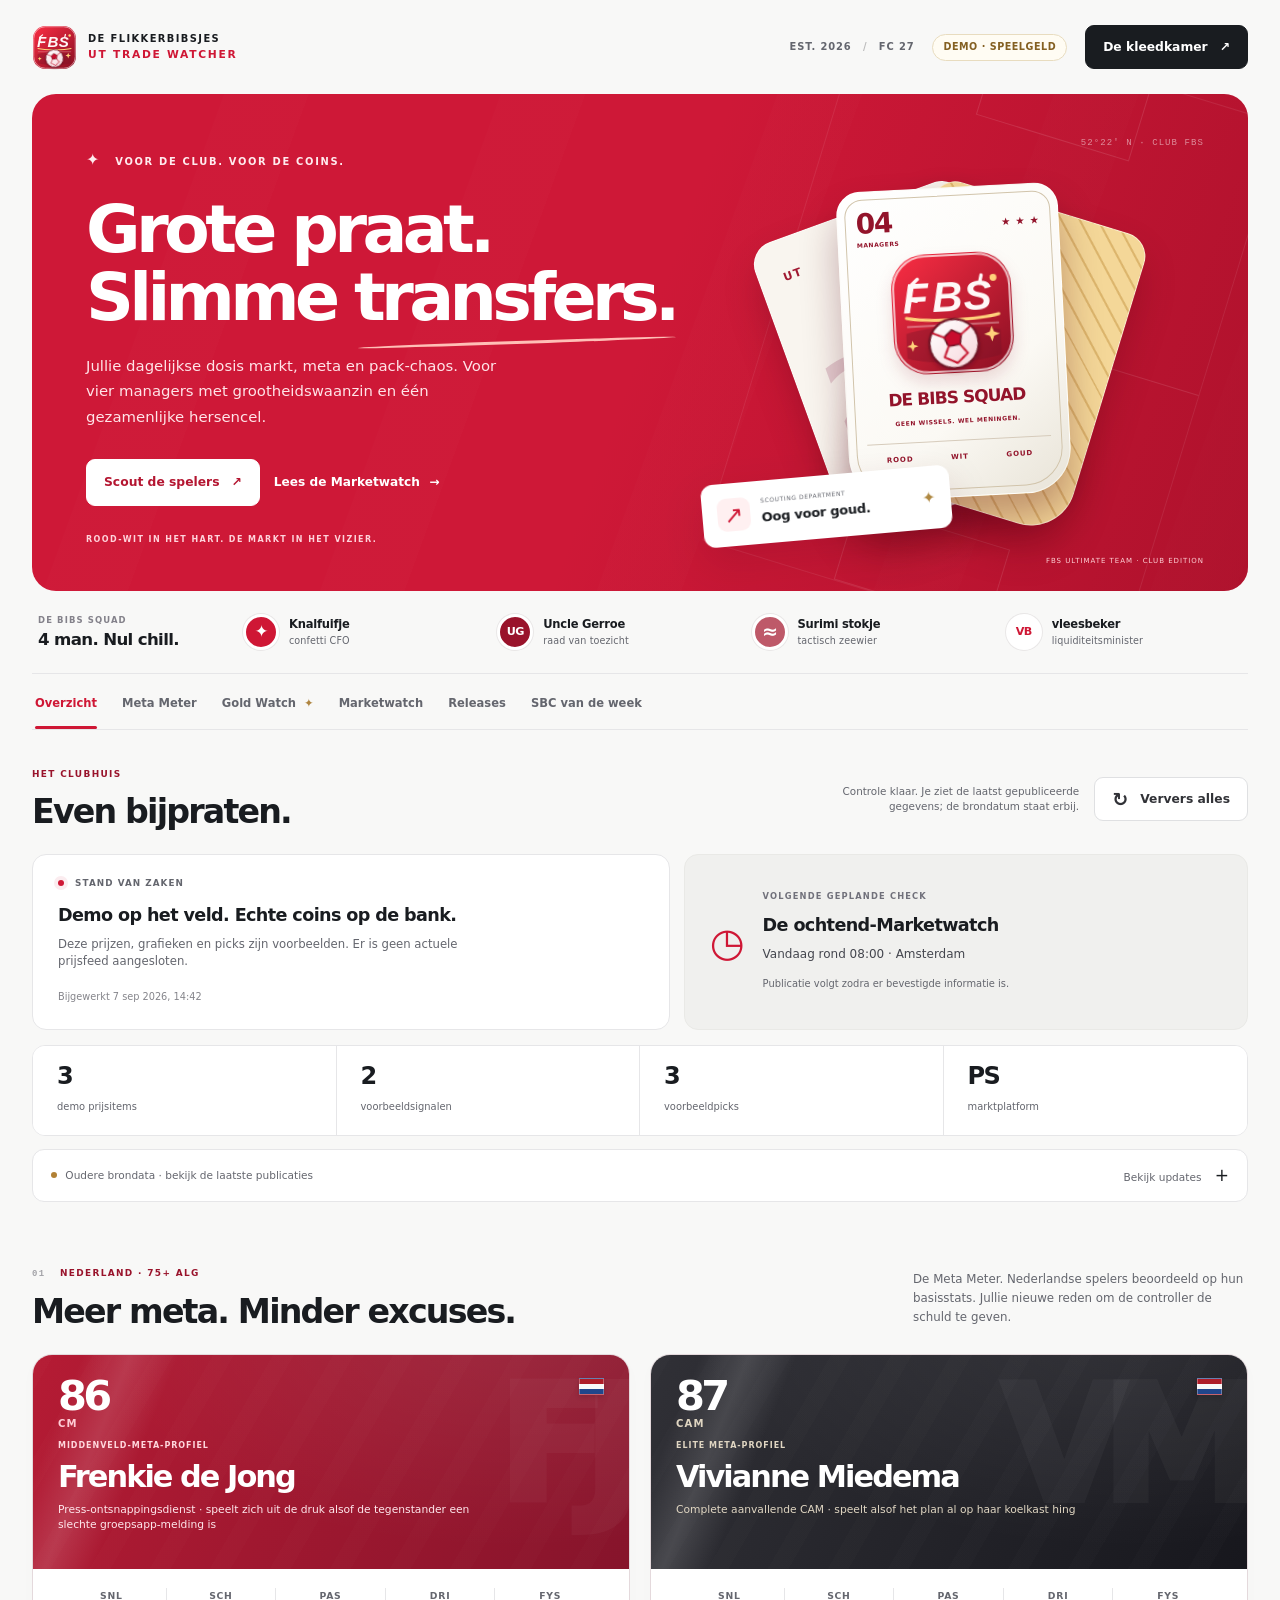
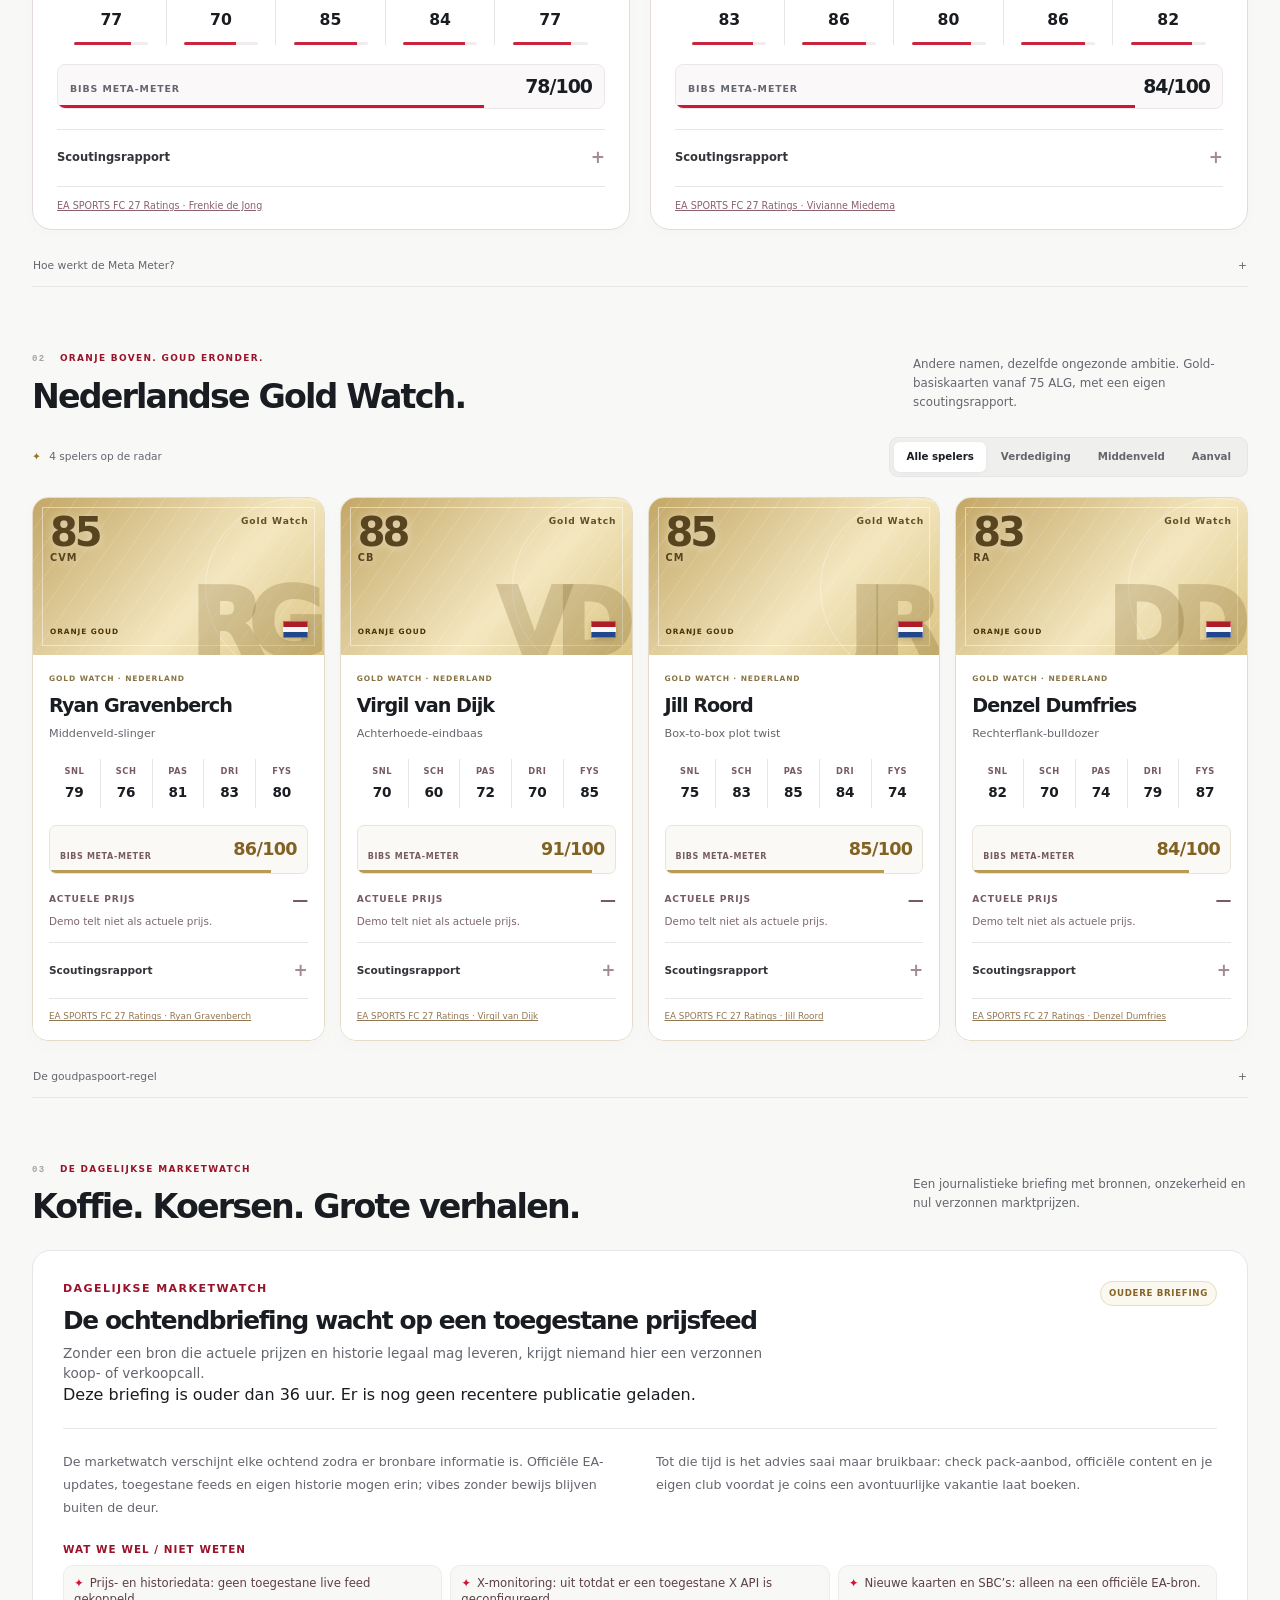
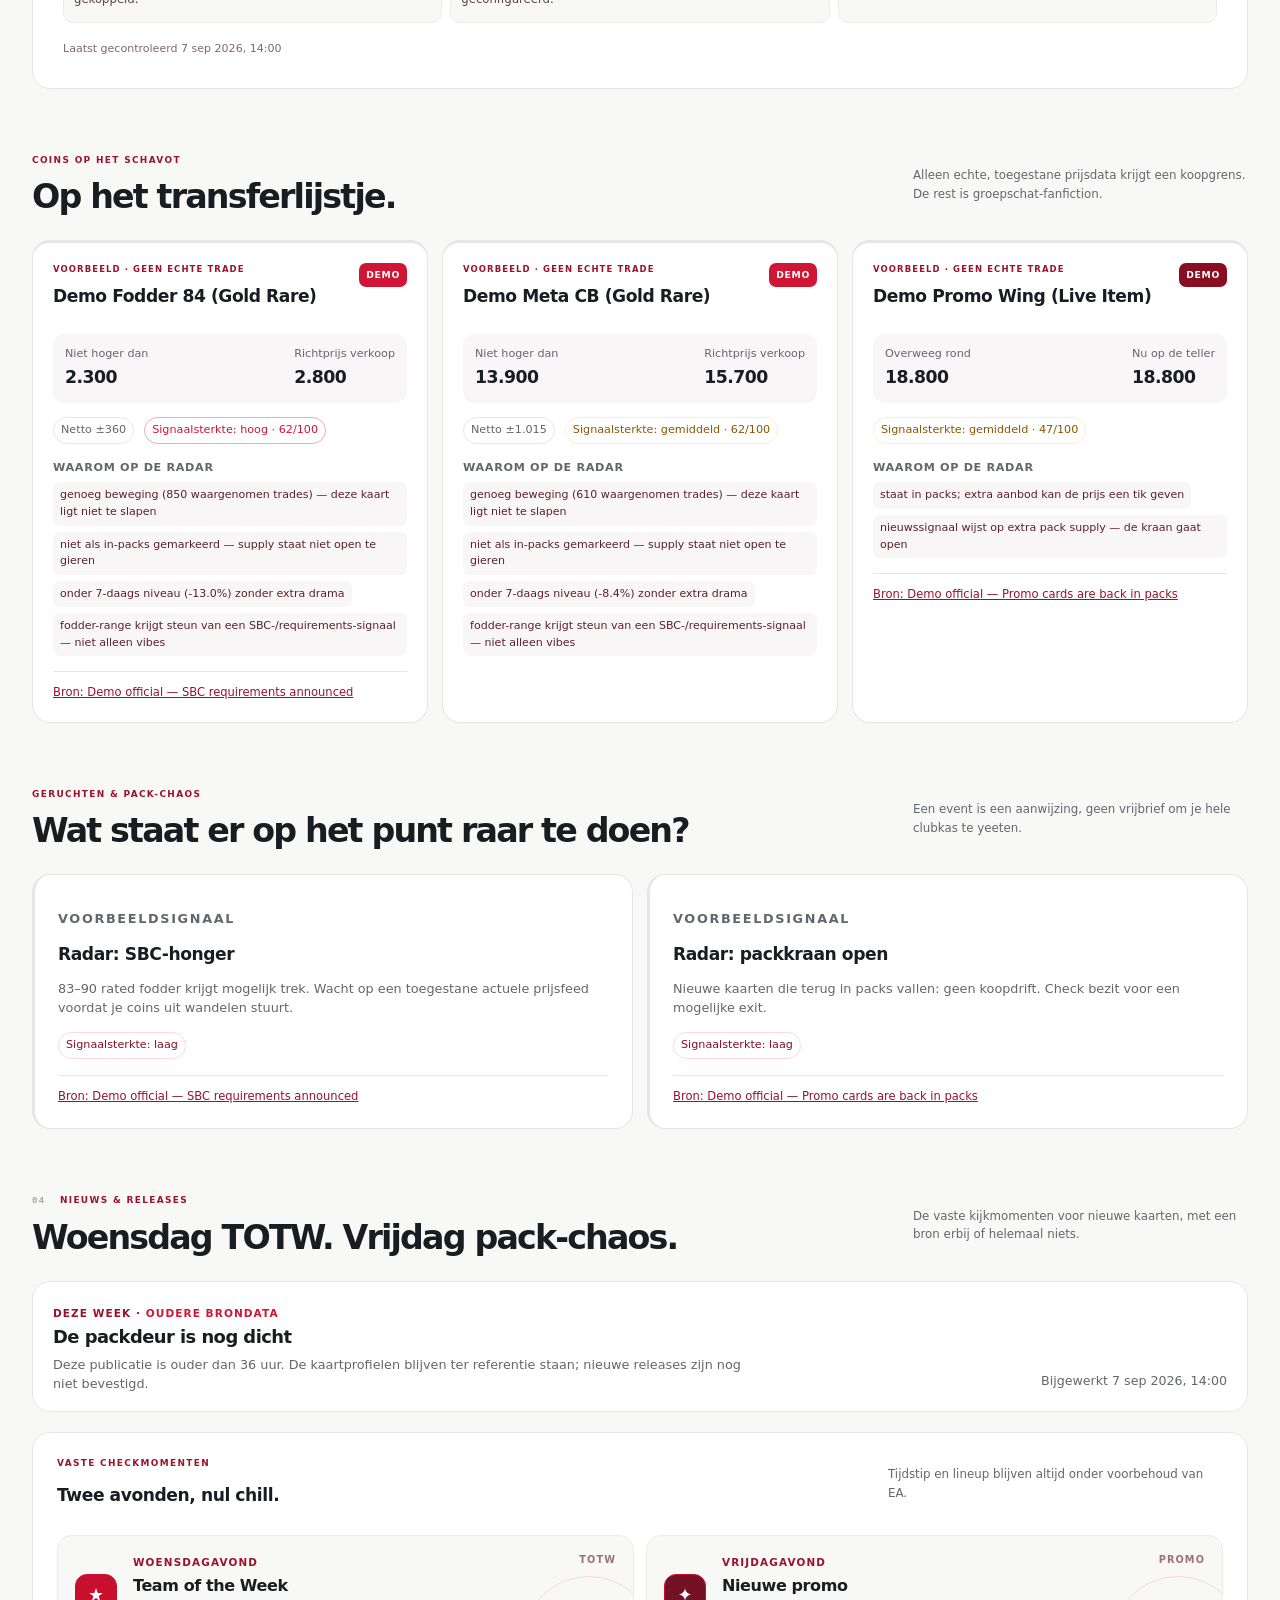
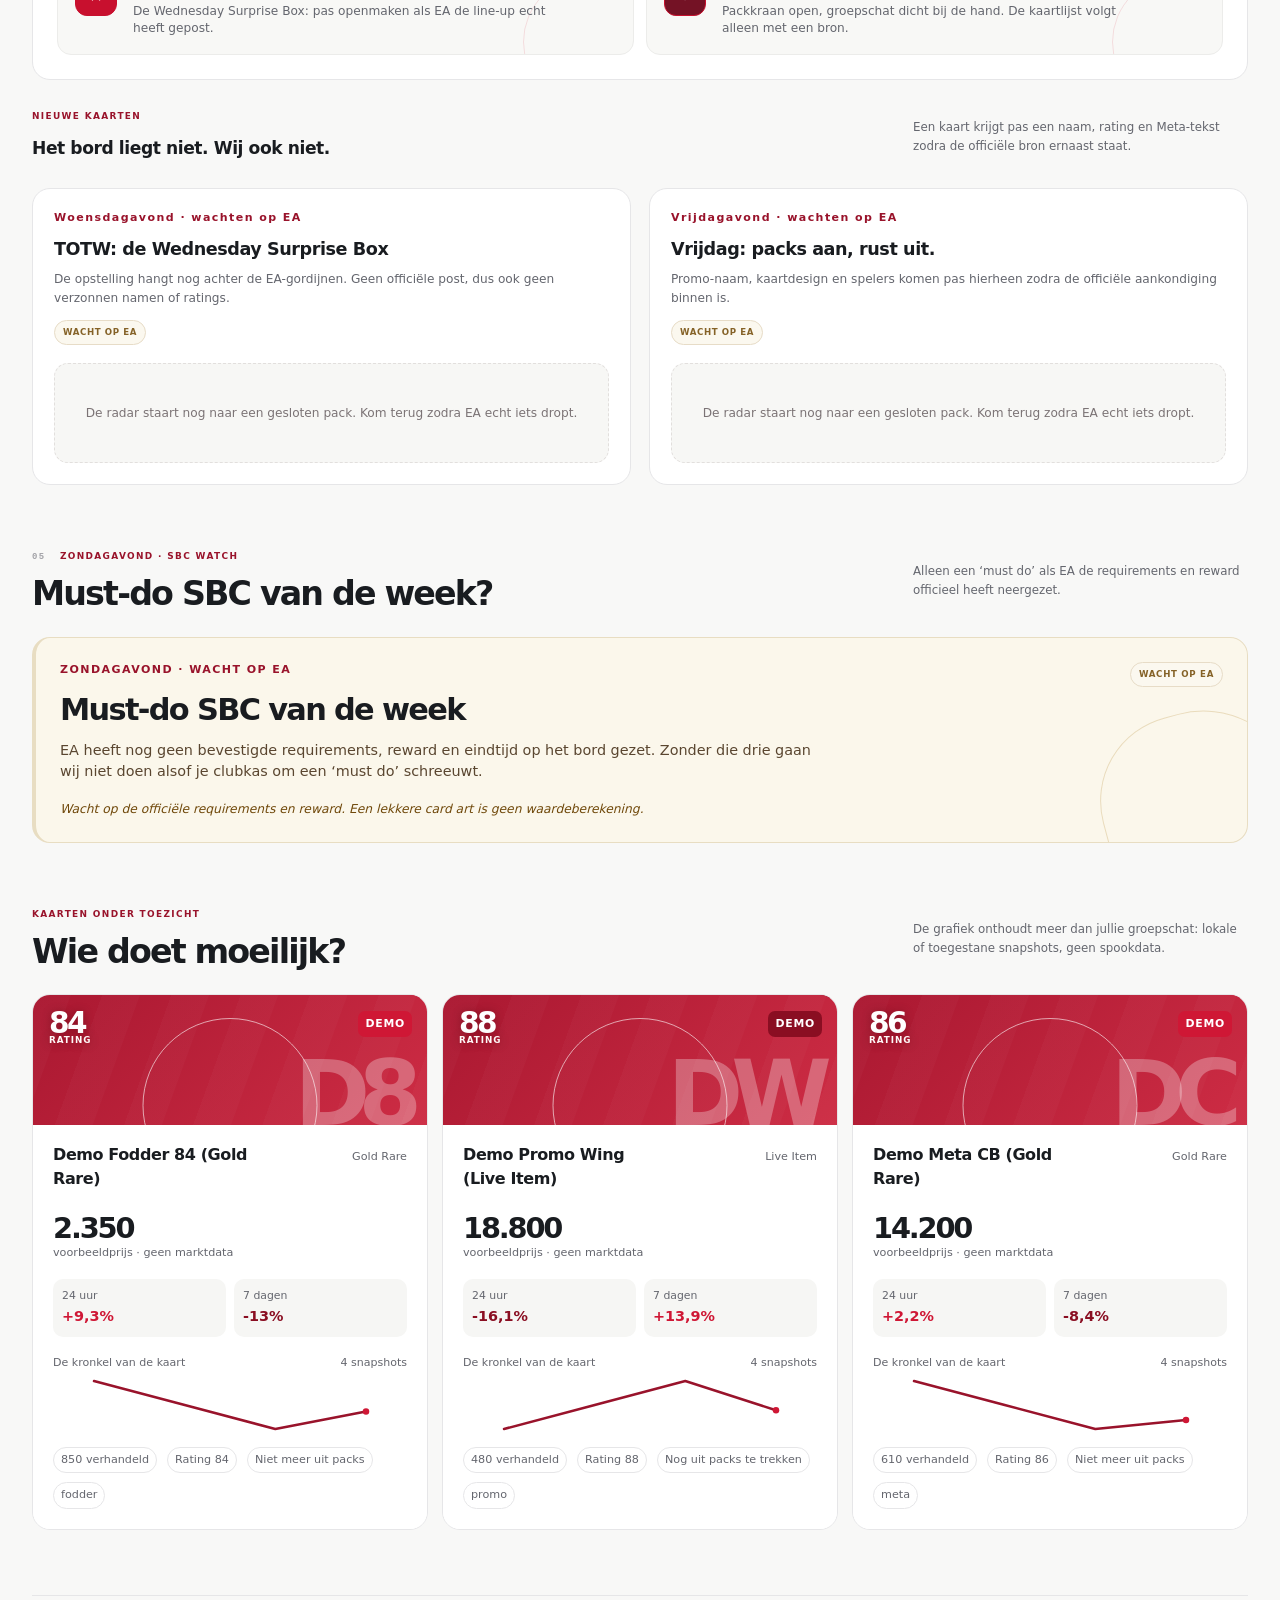
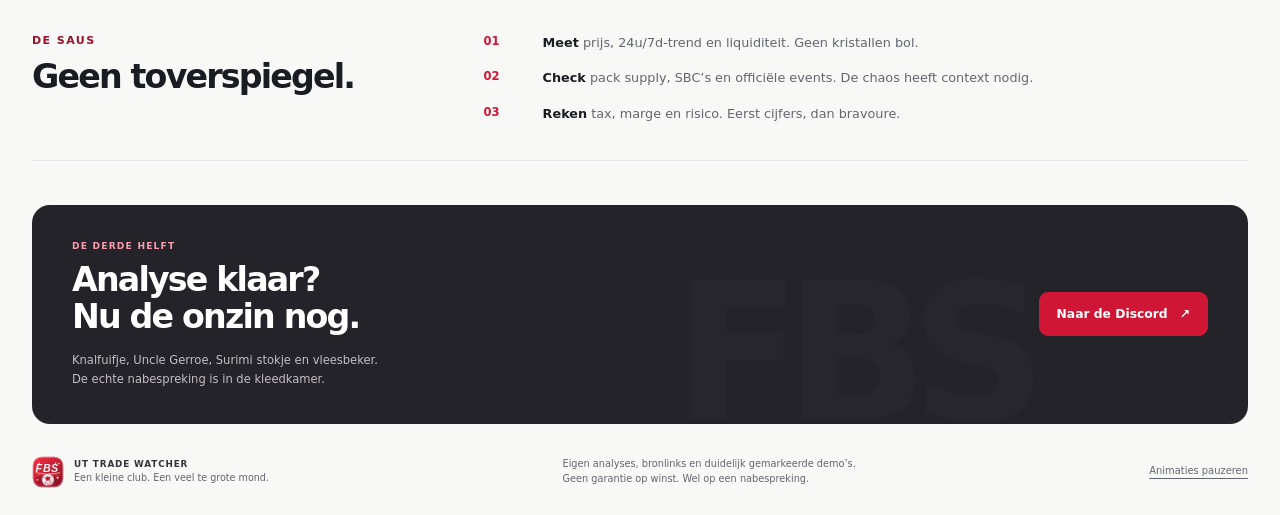
==== commit d3a372a8: "Redesign FBS clubhouse with animated official player cards [skip ci]" ====
--- a/index.html
+++ b/index.html
@@ -8,8 +8,10 @@
     <title>de flikkerbibsjes UT Trade watcher</title>
     <link rel="icon" href="favicon.svg" type="image/svg+xml">
     <link rel="stylesheet" href="styles.css">
+    <link rel="stylesheet" href="dashboard.css">
   </head>
   <body data-page="dashboard">
+    <a class="skip-link" href="#club-dashboard">Direct naar het dashboard</a>
     <main class="shell">
       <header class="topbar">
         <a class="brand" href="./" aria-label="de flikkerbibsjes UT Trade watcher startpagina">
@@ -17,37 +19,45 @@
           <span class="brand-copy"><span>DE FLIKKERBIBSJES</span><strong>UT TRADE WATCHER</strong></span>
         </a>
         <div class="topbar-actions">
-          <a class="button button-secondary" href="#release-radar">Nieuws</a>
-          <a class="button button-discord" href="discord.html">Discord</a>
+          <span class="club-edition">EST. 2026 <span aria-hidden="true">/</span> FC 27</span>
           <span id="mode-badge" class="badge">Laden…</span>
-          <button id="refresh-button" class="button button-secondary" type="button">Ververs</button>
+          <a class="button button-discord" href="discord.html">De kleedkamer <span aria-hidden="true">↗</span></a>
         </div>
       </header>
 
       <section class="hero" aria-labelledby="page-title">
         <div class="hero-copy">
-          <p class="kicker">MARKTSIGNALEN · GEEN COIN-NECROMANTIE</p>
-          <h1 id="page-title">Zie de markt<br><em>vóór</em> je coins verdampen.</h1>
-          <p class="hero-text">Prijsbeweging, pack-chaos en groepschat-paniek, gefilterd tot een briefing waar zelfs jullie iets aan hebben.</p>
+          <p class="kicker hero-kicker"><span aria-hidden="true">✦</span> VOOR DE CLUB. VOOR DE COINS.</p>
+          <h1 id="page-title">Grote praat.<br>Slimme <em>transfers.</em></h1>
+          <p class="hero-text">Jullie dagelijkse dosis markt, meta en pack-chaos. Voor vier managers met grootheidswaanzin en één gezamenlijke hersencel.</p>
           <div class="hero-actions">
-            <a class="button" href="#picks">Geef me de drama</a>
-            <span id="updated-at" class="updated-at">Data laden…</span>
-          </div>
-        </div>
-        <aside class="signal-panel" aria-label="Marktstatus">
-          <span class="pulse" aria-hidden="true"></span>
-          <p class="panel-label">PANIEKINDEX</p>
-          <strong id="status-title">De radar warmt op</strong>
-          <p id="status-detail">De data doet nog even alsof hij volwassen is.</p>
-          <div class="panel-rule"></div>
-          <span class="microcopy">Geen login · Geen bot die voor je gaat klikken</span>
-        </aside>
+            <a class="button hero-primary" href="#meta-watch">Scout de spelers <span aria-hidden="true">↗</span></a>
+            <a class="hero-link" href="#marketwatch">Lees de Marketwatch <span aria-hidden="true">→</span></a>
+          </div>
+          <p class="hero-footnote">ROOD-WIT IN HET HART. DE MARKT IN HET VIZIER.</p>
+        </div>
+        <div class="hero-art" aria-hidden="true">
+          <div class="pitch-lines"><i></i><b></b></div>
+          <span class="hero-coordinate">52°22′ N · CLUB FBS</span>
+          <div class="card-deck">
+            <div class="collectible collectible-back"><span>UT</span><b>27</b></div>
+            <div class="collectible collectible-middle"><span>CLUB LEGENDS</span><b>✦</b></div>
+            <div class="collectible collectible-front">
+              <div class="collectible-top"><span>04<small>MANAGERS</small></span><span>★ ★ ★</span></div>
+              <img src="logo.svg" alt="" width="156" height="156">
+              <strong>DE BIBS SQUAD</strong><span class="collectible-sub">GEEN WISSELS. WEL MENINGEN.</span>
+              <div class="collectible-bottom"><span>ROOD</span><span>WIT</span><span>GOUD</span></div>
+            </div>
+          </div>
+          <div class="floating-ticket"><span class="ticket-icon">↗</span><div><small>SCOUTING DEPARTMENT</small><strong>Oog voor goud.</strong></div><span>✦</span></div>
+          <span class="hero-art-caption">FBS ULTIMATE TEAM · CLUB EDITION</span>
+        </div>
       </section>
 
       <section class="crew-section" aria-labelledby="crew-title">
         <div class="crew-heading">
           <p class="kicker">DE BIBS SQUAD</p>
-          <h2 id="crew-title">4 in de basis. 0 minuten stilte.</h2>
+          <h2 id="crew-title">4 man. Nul chill.</h2>
         </div>
         <ul class="crew-list" role="list">
           <li class="crew-member"><span class="crew-avatar crew-avatar--spark" aria-hidden="true">✦</span><span><strong>Knalfuifje</strong><small>confetti CFO</small></span></li>
@@ -57,13 +67,65 @@
         </ul>
       </section>
 
-      <section id="metrics" class="metrics" aria-label="Overzicht"></section>
+      <nav class="section-nav" aria-label="Dashboardonderdelen">
+        <a class="is-active" href="#club-dashboard" aria-current="location">Overzicht</a>
+        <a href="#meta-watch">Meta Meter</a>
+        <a href="#dutch-gold">Gold Watch <span aria-hidden="true">✦</span></a>
+        <a href="#marketwatch">Marketwatch</a>
+        <a href="#release-radar">Releases</a>
+        <a href="#sbc-week">SBC van de week</a>
+      </nav>
+
+      <section id="club-dashboard" class="section update-hub" aria-labelledby="dashboard-title">
+        <div class="section-head">
+          <div><p class="kicker">HET CLUBHUIS</p><h2 id="dashboard-title">Even bijpraten.</h2></div>
+          <div class="refresh-controls"><span id="refresh-feedback" role="status">Automatisch elke 5 min.</span><button id="refresh-button" class="button button-secondary" type="button">Ververs alles</button></div>
+        </div>
+        <div class="update-overview">
+          <aside class="status-card" aria-label="Marktstatus">
+            <p class="panel-label"><span class="pulse" aria-hidden="true"></span> STAND VAN ZAKEN</p>
+            <h3 id="status-title">De radar warmt op</h3>
+            <p id="status-detail">De laatste gepubliceerde gegevens worden opgehaald.</p>
+            <span id="updated-at" class="updated-at">Data laden…</span>
+          </aside>
+          <aside class="next-check-card" aria-label="Volgende geplande broncheck">
+            <span class="next-check-icon" aria-hidden="true">◷</span>
+            <div><p class="kicker">VOLGENDE GEPLANDE CHECK</p><h3 id="next-check">Marketwatch</h3><p id="next-check-time">Dagelijks rond 08:00 · Amsterdam</p><small>Publicatie volgt zodra er bevestigde informatie is.</small></div>
+          </aside>
+        </div>
+        <section id="metrics" class="metrics" aria-label="Overzicht"></section>
+        <details class="updates-details">
+          <summary><span><span class="status-dot" aria-hidden="true"></span> <span id="update-summary">Bronstatus laden…</span></span><span>Bekijk updates <b aria-hidden="true">+</b></span></summary>
+          <div id="updates-grid" class="updates-grid"></div>
+          <p class="updates-explanation">Verversen haalt de laatste publicatie op. Nieuws en prijsgegevens kunnen ouder zijn; hieronder zie je de brondata per onderdeel.</p>
+        </details>
+      </section>
+
+      <section id="meta-watch" class="section meta-watch-section" aria-labelledby="meta-watch-title">
+        <div class="section-head">
+          <div><p class="kicker"><span class="section-number">01</span> NEDERLAND · 75+ ALG</p><h2 id="meta-watch-title">Meer meta. Minder excuses.</h2></div>
+          <p>De Meta Meter. Nederlandse spelers beoordeeld op hun basisstats. Jullie nieuwe reden om de controller de schuld te geven.</p>
+        </div>
+        <div id="meta-watch-grid" class="football-card-grid" aria-live="polite"></div>
+        <details class="method-disclosure"><summary>Hoe werkt de Meta Meter? <span aria-hidden="true">+</span></summary><aside id="meta-watch-method" class="meta-method" hidden></aside></details>
+      </section>
+
+      <section id="dutch-gold" class="section dutch-gold-section" aria-labelledby="dutch-gold-title">
+        <div class="section-head">
+          <div><p class="kicker"><span class="section-number">02</span> ORANJE BOVEN. GOUD ERONDER.</p><h2 id="dutch-gold-title">Nederlandse Gold Watch.</h2></div>
+          <p>Andere namen, dezelfde ongezonde ambitie. Gold-basiskaarten vanaf 75 ALG, met een eigen scoutingsrapport.</p>
+        </div>
+        <div class="gold-toolbar"><p><span class="gold-star" aria-hidden="true">✦</span> <span id="gold-count">De scouts zijn onderweg…</span></p><div class="filter-group" role="group" aria-label="Filter Gold Watch op positie"><button type="button" class="filter-button is-active" data-position="all" aria-pressed="true">Alle spelers</button><button type="button" class="filter-button" data-position="defence" aria-pressed="false">Verdediging</button><button type="button" class="filter-button" data-position="midfield" aria-pressed="false">Middenveld</button><button type="button" class="filter-button" data-position="attack" aria-pressed="false">Aanval</button></div></div>
+        <div id="dutch-gold-grid" class="dutch-gold-grid" aria-live="polite"></div>
+        <p id="gold-filter-empty" class="empty" hidden>Geen spelers op deze positie in de huidige Gold Watch. De scout is nog niet klaar met z’n broodje.</p>
+        <details class="method-disclosure"><summary>De goudpaspoort-regel <span aria-hidden="true">+</span></summary><aside id="dutch-gold-rule" class="release-rule" hidden></aside></details>
+      </section>
 
       <section id="marketwatch" class="section marketwatch-section" aria-labelledby="marketwatch-title">
         <div class="section-head">
           <div>
-            <p class="kicker">DAGELIJKSE EDITIE · MARKETWATCH</p>
-            <h2 id="marketwatch-title">De ochtendkrant voor je coins wakker zijn.</h2>
+            <p class="kicker"><span class="section-number">03</span> DE DAGELIJKSE MARKETWATCH</p>
+            <h2 id="marketwatch-title">Koffie. Koersen. Grote verhalen.</h2>
           </div>
           <p>Een journalistieke briefing met bronnen, onzekerheid en nul verzonnen marktprijzen.</p>
         </div>
@@ -74,7 +136,7 @@
         <div class="section-head">
           <div>
             <p class="kicker">COINS OP HET SCHAVOT</p>
-            <h2 id="picks-title">Koop, verkoop of doe alsof je het wist.</h2>
+            <h2 id="picks-title">Op het transferlijstje.</h2>
           </div>
           <p>Alleen echte, toegestane prijsdata krijgt een koopgrens. De rest is groepschat-fanfiction.</p>
         </div>
@@ -95,7 +157,7 @@
       <section id="release-radar" class="section release-radar-section" aria-labelledby="release-radar-title">
         <div class="section-head">
           <div>
-            <p class="kicker">NIEUWS &amp; RELEASES</p>
+            <p class="kicker"><span class="section-number">04</span> NIEUWS &amp; RELEASES</p>
             <h2 id="release-radar-title">Woensdag TOTW. Vrijdag pack-chaos.</h2>
           </div>
           <p>De vaste kijkmomenten voor nieuwe kaarten, met een bron erbij of helemaal niets.</p>
@@ -131,36 +193,12 @@
       <section id="sbc-week" class="section sbc-week-section" aria-labelledby="sbc-week-title">
         <div class="section-head">
           <div>
-            <p class="kicker">ZONDAGAVOND · SBC WATCH</p>
+            <p class="kicker"><span class="section-number">05</span> ZONDAGAVOND · SBC WATCH</p>
             <h2 id="sbc-week-title">Must-do SBC van de week?</h2>
           </div>
           <p>Alleen een ‘must do’ als EA de requirements en reward officieel heeft neergezet.</p>
         </div>
         <div id="sbc-week-card" class="sbc-week-card" aria-live="polite"></div>
-      </section>
-
-      <section id="meta-watch" class="section meta-watch-section" aria-labelledby="meta-watch-title">
-        <div class="section-head">
-          <div>
-            <p class="kicker">NEDERLAND · META WATCH</p>
-            <h2 id="meta-watch-title">Wie speelt lekker, los van wat-ie kost.</h2>
-          </div>
-          <p>Alleen Nederlanders boven 75 ALG, op rol en zichtbare basisstats. Geen coin-porno, geen “trust me bro”.</p>
-        </div>
-        <div id="meta-watch-grid" class="football-card-grid" aria-live="polite"></div>
-        <aside id="meta-watch-method" class="meta-method" hidden></aside>
-      </section>
-
-      <section id="dutch-gold" class="section dutch-gold-section" aria-labelledby="dutch-gold-title">
-        <div class="section-head">
-          <div>
-            <p class="kicker">ORANJE OP DE RADAR</p>
-            <h2 id="dutch-gold-title">Nederlandse Gold Watch.</h2>
-          </div>
-          <p>Alleen Gold-basisprofiel of beter. Een glimmende special zonder bewezen goudpaspoort mag eerst even buiten wachten.</p>
-        </div>
-        <div id="dutch-gold-grid" class="dutch-gold-grid" aria-live="polite"></div>
-        <aside id="dutch-gold-rule" class="release-rule" hidden></aside>
       </section>
 
       <section class="section" aria-labelledby="cards-title">
@@ -192,12 +230,18 @@
         </ol>
       </section>
 
+      <aside class="club-banner"><div><p class="kicker">DE DERDE HELFT</p><h2>Analyse klaar?<br>Nu de onzin nog.</h2><p>Knalfuifje, Uncle Gerroe, Surimi stokje en vleesbeker.<br>De echte nabespreking is in de kleedkamer.</p></div><a href="discord.html" class="button">Naar de Discord <span aria-hidden="true">↗</span></a></aside>
       <footer>
-        <p>de flikkerbibsjes UT Trade watcher gebruikt alleen toegestane APIs, RSS/Atom-feeds en officiële social APIs. Saai, maar we slapen beter.</p>
-        <p><a href="discord.html">Privé Discord</a> · Geen scraping · Geen verborgen endpoints · Geen garantie dat je ineens rijk bent</p>
+        <a href="./" class="footer-brand"><img src="logo.svg" width="32" height="32" alt="FBS"><span>UT TRADE WATCHER<br><small>Een kleine club. Een veel te grote mond.</small></span></a>
+        <p>Eigen analyses, bronlinks en duidelijk gemarkeerde demo’s.<br>Geen garantie op winst. Wel op een nabespreking.</p>
+        <button type="button" id="motion-toggle" class="motion-toggle" aria-pressed="false">Animaties pauzeren</button>
       </footer>
     </main>
+    <noscript><p class="shell">Schakel JavaScript in om de spelerskaarten en gepubliceerde updates te bekijken.</p></noscript>
+    <script src="refresh.js" defer></script>
+    <script src="card-art.js" defer></script>
     <script src="app.js" defer></script>
     <script src="news.js" defer></script>
+    <script src="motion.js" defer></script>
   </body>
 </html>
--- a/dashboard.css
+++ b/dashboard.css
@@ -0,0 +1,315 @@
+/* FBS club edition: local assets, no font service or animation dependency. */
+body[data-page="dashboard"] {
+  --ink: #191c20;
+  --muted: #64666e;
+  --canvas: #f8f8f7;
+  --line: #e6e6e8;
+  --lime: #cf1735;
+  --cyan: #99132b;
+  --radius: 18px;
+  background: var(--canvas);
+  -webkit-font-smoothing: antialiased;
+}
+[hidden] { display: none !important; }
+body[data-page="dashboard"] .shell { width: min(1240px, calc(100% - 64px)); }
+body[data-page="dashboard"] .topbar { min-height: 94px; padding: 21px 0; }
+body[data-page="dashboard"] .brand-logo { width: 45px; height: 45px; filter: none; }
+body[data-page="dashboard"] .brand-copy { font-size: .62rem; letter-spacing: .14em; gap: 6px; }
+body[data-page="dashboard"] .brand strong { font-size: .67rem; letter-spacing: .16em; }
+body[data-page="dashboard"] .topbar-actions { gap: 18px; }
+.club-edition { font-size: .62rem; letter-spacing: .09em; font-weight: 750; color: var(--muted); }
+.club-edition span { padding: 0 7px; color: #bbb; }
+body[data-page="dashboard"] .button { gap: 12px; border-radius: 9px; min-height: 44px; padding: 10px 17px; font-size: .77rem; transition: transform .2s, background .2s, box-shadow .2s; }
+body[data-page="dashboard"] .button:hover { transform: translateY(-2px); box-shadow: 0 5px 14px #231b2012; }
+body[data-page="dashboard"] .button:active { transform: translateY(0); }
+body[data-page="dashboard"] .button-discord { background: var(--ink); border-color: var(--ink); }
+body[data-page="dashboard"] .badge { min-height: 27px; font-size: .6rem; border-color: var(--line); background: #fff; }
+body[data-page="dashboard"] .badge.demo { color: #846022; border-color: #e8dcbf; background: #fffcf3; }
+.skip-link { position: fixed; z-index: 30; top: 10px; left: 20px; padding: 12px 20px; transform: translateY(-150%); background: #fff; color: #111; border: 2px solid var(--lime); border-radius: 8px; }
+.skip-link:focus { transform: translateY(0); }
+body[data-page="dashboard"] :focus-visible { outline: 3px solid #1772bd; outline-offset: 4px; }
+
+/* A football card pack, built from the existing club crest. */
+body[data-page="dashboard"] .hero { position: relative; isolation: isolate; overflow: hidden; grid-template-columns: 1.12fr .88fr; align-items: center; gap: 10px; min-height: 493px; padding: 54px 54px 45px; border-radius: 24px; background: #ce1837; color: #fff; }
+body[data-page="dashboard"] .hero::before { content: ""; position: absolute; inset: 0; z-index: -1; background: linear-gradient(110deg, transparent 50%, #87091f70), repeating-linear-gradient(110deg, transparent 0 180px, #ffffff03 181px 260px); }
+.hero-copy { position: relative; z-index: 2; }
+body[data-page="dashboard"] .hero .kicker { color: #ffebee; font-size: .62rem; letter-spacing: .17em; margin: 0 0 24px; }
+.hero-kicker span { display: inline-block; font-size: 1rem; margin-right: 9px; }
+body[data-page="dashboard"] .hero h1 { max-width: 700px; margin: 0 0 23px; font-size: clamp(3.1rem, 5.2vw, 4.75rem); font-weight: 850; line-height: 1.015; letter-spacing: -.07em; }
+body[data-page="dashboard"] .hero h1 em { color: #fff; font-family: inherit; font-style: normal; font-weight: 850; position: relative; }
+body[data-page="dashboard"] .hero h1 em::after { content: ""; display: block; position: absolute; height: 3px; border-radius: 100%; background: #ffbfb6; bottom: -8px; left: 3px; right: 0; transform: rotate(-2deg); }
+body[data-page="dashboard"] .hero-text { max-width: 440px; margin-bottom: 29px; color: #ffe4e8; font-size: .93rem; line-height: 1.7; }
+body[data-page="dashboard"] .hero-primary { color: #b41631; background: #fff; border-color: #fff; min-height: 47px; }
+.hero-link { font-size: .76rem; font-weight: 650; color: #fff; text-decoration: none; padding: 12px 0; }
+.hero-link:hover { text-decoration: underline; text-underline-offset: 5px; }
+.hero-link span { margin-left: 5px; }
+.hero-footnote { margin: 28px 0 0; color: #ffd3db; font-size: .5rem; font-weight: 650; letter-spacing: .18em; }
+.hero-art { position: relative; height: 388px; perspective: 1000px; }
+.pitch-lines { position: absolute; inset: -105px -15px -75px 65px; border: 1px solid #ffffff14; transform: rotate(17deg); }
+.pitch-lines::before { content: ""; position: absolute; width: 205px; height: 205px; border: 1px solid #ffffff1c; border-radius: 50%; top: 50%; left: 50%; transform: translate(-50%, -50%); }
+.pitch-lines::after { content: ""; position: absolute; top: 50%; width: 100%; border-top: 1px solid #ffffff1c; }
+.pitch-lines i, .pitch-lines b { position: absolute; width: 160px; height: 80px; left: 50%; transform: translateX(-50%); border: 1px solid #ffffff1c; }
+.pitch-lines i { top: 0; }.pitch-lines b { bottom: 0; }
+.hero-coordinate { position: absolute; top: -15px; right: -10px; color: #ffffff83; font: 9px ui-monospace, monospace; letter-spacing: .12em; }
+.card-deck { position: absolute; inset: 12px 0 30px; animation: deck-enter .9s cubic-bezier(.2,.8,.2,1) both, club-float 7s 1s ease-in-out infinite; }
+.collectible { position: absolute; top: 22px; left: calc(50% - 110px); width: 222px; height: 310px; border-radius: 24px 24px 45px 45px; border: 1px solid #ffffff80; box-shadow: 0 24px 38px #50041350; overflow: hidden; }
+.collectible-back { color: #a01831; background: #f9f5ef; transform: rotate(-20deg) translate(-52px, -2px); padding: 24px; }
+.collectible-back span { font-size: .7rem; font-weight: 800; letter-spacing: .15em; }.collectible-back b { display: block; margin-top: 50px; font-size: 100px; letter-spacing: -.1em; color: #e3ccd0; }
+.collectible-middle { color: #ffe3a4; background: repeating-linear-gradient(45deg, #dcb56c 0 2px, #f4d798 2px 16px); transform: rotate(17deg) translate(48px, 0); padding: 25px; }
+.collectible-middle span { font-size: .5rem; font-weight: 800; color: #655123; }.collectible-middle b { display: block; margin-top: 65px; font-size: 120px; line-height: 1; color: #ffffff60; }
+.collectible-front { display: flex; align-items: center; flex-direction: column; padding: 18px; background: linear-gradient(140deg, #fff 0%, #fbf9f4 65%, #e8e3d7 100%); color: #93142b; transform: rotate(-3deg); }
+.collectible-front::before { content: ""; position: absolute; inset: 7px; border: 1px solid #d1c4ab; border-radius: 18px 18px 38px 38px; pointer-events: none; }
+.collectible-front::after { content: ""; position: absolute; inset: -70% -100%; background: linear-gradient(110deg, transparent 45%, #fff9 50%, transparent 55%); transform: translateX(-60%); animation: club-shine 8s 2s ease-in-out infinite; pointer-events: none; }
+.collectible-top { display: flex; justify-content: space-between; align-items: center; width: 100%; font-size: .65rem; letter-spacing: .08em; }
+.collectible-top > span:first-child { font-size: 28px; font-weight: 850; line-height: 1; letter-spacing: -.05em; }.collectible-top small { display: block; font-size: 6px; margin-top: 4px; letter-spacing: .09em; }
+.collectible-front img { width: 126px; height: 126px; margin: 6px 0 9px; filter: drop-shadow(0 9px 8px #8b172024); }
+.collectible-front > strong { font-size: 17px; letter-spacing: -.055em; }.collectible-sub { margin-top: 5px; font-size: 6px; letter-spacing: .1em; font-weight: 750; }
+.collectible-bottom { width: 100%; display: flex; justify-content: space-around; border-top: 1px solid #d6cbbb; padding-top: 11px; margin-top: 15px; font-size: 7px; letter-spacing: .12em; font-weight: 750; }
+.floating-ticket { position: absolute; z-index: 3; display: flex; align-items: center; gap: 11px; left: -9px; bottom: 3px; width: 249px; padding: 14px; border: 1px solid #ffffffb0; border-radius: 12px; background: #fff; color: var(--ink); transform: rotate(-5deg); box-shadow: 0 15px 40px #56091926; animation: ticket-enter 1s .2s both; }
+.ticket-icon { display: grid; place-items: center; width: 33px; height: 33px; background: #fff0f1; color: var(--lime); border-radius: 9px; font-size: 23px; }.floating-ticket small { display: block; color: var(--muted); font-size: 6px; letter-spacing: .1em; }.floating-ticket strong { font-size: 13px; letter-spacing: -.02em; }.floating-ticket > span:last-child { margin-left: auto; color: #af8841; }
+.hero-art-caption { position: absolute; bottom: -26px; right: -10px; color: #ffd1d6; font-size: 7px; letter-spacing: .14em; }
+
+body[data-page="dashboard"] .crew-section { grid-template-columns: 185px 1fr; gap: 20px; margin: 0; padding: 23px 6px; border: 0; border-bottom: 1px solid var(--line); border-radius: 0; box-shadow: none; background: transparent; }
+body[data-page="dashboard"] .crew-heading h2 { font-size: 1.04rem; letter-spacing: -.04em; }
+body[data-page="dashboard"] .crew-heading .kicker { font-size: .53rem; color: #83818a; letter-spacing: .13em; }
+body[data-page="dashboard"] .crew-list { gap: 18px; }
+body[data-page="dashboard"] .crew-member { border: 0; padding: 0; background: transparent; gap: 10px; }
+body[data-page="dashboard"] .crew-member strong { font-size: .72rem; }.crew-member small { letter-spacing: .01em; }
+body[data-page="dashboard"] .crew-avatar { width: 36px; height: 36px; border: 3px solid #fff; box-shadow: 0 0 0 1px #e9e7e7; }
+.section-nav { position: sticky; z-index: 10; top: 0; display: flex; gap: 25px; overflow-x: auto; padding: 0 3px; margin: 0; border-bottom: 1px solid var(--line); background: #f8f8f7f5; backdrop-filter: blur(14px); scrollbar-width: thin; }
+.section-nav a { position: relative; flex: 0 0 auto; padding: 21px 0 17px; color: var(--muted); font-size: .72rem; text-decoration: none; font-weight: 650; white-space: nowrap; }
+.section-nav a::after { content: ""; position: absolute; bottom: 0; left: 0; width: 100%; height: 3px; border-radius: 3px; background: var(--lime); transform: scaleX(0); transform-origin: left; transition: transform .22s; }
+.section-nav a:hover, .section-nav a.is-active { color: var(--lime); }.section-nav a.is-active::after { transform: scaleX(1); }.section-nav a span { color: #af8540; margin-left: 4px; }
+body[data-page="dashboard"] .section { margin-top: 65px; scroll-margin-top: 85px; }
+body[data-page="dashboard"] .section-head { gap: 25px; margin-bottom: 24px; align-items: center; }
+body[data-page="dashboard"] h2 { font-size: clamp(1.65rem, 2.6vw, 2.15rem); line-height: 1.1; letter-spacing: -.055em; }
+body[data-page="dashboard"] .section-head > p { max-width: 335px; font-size: .74rem; text-align: left; line-height: 1.6; }
+body[data-page="dashboard"] .section-head .kicker { font-size: .56rem; letter-spacing: .15em; margin-bottom: 12px; }
+.section-number { display: inline-block; margin-right: 10px; color: #a3a3a8; font-family: ui-monospace, monospace; }
+body[data-page="dashboard"] .update-hub { margin-top: 38px; }
+.refresh-controls { display: flex; align-items: center; gap: 15px; }.refresh-controls > span { color: var(--muted); font-size: .65rem; max-width: 250px; text-align: right; }
+.refresh-controls .button { flex-shrink: 0; background: #fff; border-color: #dfe0e2; color: #313237; }
+#refresh-button::before { content: "↻"; display: inline-block; font-size: 1.2rem; line-height: 1; }
+#refresh-button:disabled::before { animation: refresh-spin 1s linear infinite; }
+.update-overview { display: grid; grid-template-columns: 1.13fr 1fr; gap: 14px; margin-bottom: 15px; }
+.status-card, .next-check-card { padding: 22px 25px; border: 1px solid var(--line); border-radius: 14px; background: #fff; }
+.status-card .panel-label { display: block; margin: 0 0 12px; font-size: .55rem; letter-spacing: .12em; color: var(--muted); }
+.status-card .pulse { width: 6px; height: 6px; margin-right: 7px; box-shadow: 0 0 0 4px #cf173514; }
+.status-card h3, .next-check-card h3 { margin: 0 0 7px; font-size: 1.1rem; letter-spacing: -.035em; }
+.status-card > p:not(.panel-label) { margin: 0 0 12px; font-size: .73rem; line-height: 1.5; color: var(--muted); max-width: 435px; }
+.status-card .updated-at { font-size: .61rem; color: #85858b; }
+.next-check-card { display: flex; gap: 18px; align-items: center; background: #f0f0ee; border-color: #e9e9e6; }
+.next-check-icon { font-size: 40px; font-weight: 300; color: var(--lime); }
+.next-check-card .kicker { font-size: .52rem; letter-spacing: .14em; color: #71717b; margin-bottom: 10px; }
+.next-check-card p:not(.kicker) { font-size: .75rem; margin-bottom: 7px; color: #44464e; }.next-check-card small { font-size: .62rem; color: var(--muted); }
+body[data-page="dashboard"] .metrics { gap: 0; margin: 0; border-color: var(--line); border-radius: 13px; box-shadow: none; background: #fff; }
+body[data-page="dashboard"] .metric { background: #fff; min-height: 84px; padding: 18px 24px; border-right: 1px solid var(--line); }
+body[data-page="dashboard"] .metric:last-child { border-right: 0; }
+body[data-page="dashboard"] .metric .value { color: var(--ink); font-size: 1.5rem; margin-bottom: 5px; }
+body[data-page="dashboard"] .metric .label { font-size: .62rem; }
+.updates-details { margin-top: 13px; border: 1px solid var(--line); background: #fff; border-radius: 12px; }
+summary { cursor: pointer; }
+.updates-details > summary { display: flex; justify-content: space-between; align-items: center; gap: 15px; padding: 13px 18px; font-size: .66rem; color: var(--muted); list-style: none; }
+summary::-webkit-details-marker { display: none; }
+.updates-details summary b { margin-left: 10px; font-size: 17px; font-weight: 400; color: var(--ink); }
+.status-dot { display: inline-block; width: 6px; height: 6px; margin: 0 5px 1px 0; border-radius: 50%; background: #b18135; }
+.updates-grid { display: grid; grid-template-columns: repeat(4, 1fr); gap: 10px; padding: 5px 15px 0; }
+.update-item { padding: 14px; border-radius: 9px; background: #f7f7f6; }.update-item h3 { font-size: .74rem; margin: 0 0 8px; }.update-item p { font-size: .66rem; color: var(--muted); margin: 0 0 6px; }.update-item time { font-size: .58rem; color: #72727b; }
+.update-item[data-state="stale"] p, .update-item[data-state="error"] p { color: #956312; }
+.updates-explanation { padding: 13px 18px; margin: 0; font-size: .62rem; color: var(--muted); }
+
+/* Player reports open on demand, keeping the card grid scannable. */
+body[data-page="dashboard"] .football-card-grid { gap: 20px; align-items: start; }
+body[data-page="dashboard"] .football-card { min-height: 0; padding: 0; clip-path: none; border: 1px solid #e4d9dc; border-radius: 20px; background: #fff; box-shadow: 0 5px 18px #23101804; transition: transform .28s, box-shadow .28s; }
+body[data-page="dashboard"] .football-card::before { inset: 0 0 auto; height: 214px; border: 0; border-radius: 0; clip-path: none; background: repeating-linear-gradient(120deg, #ffffff03 0 18px, transparent 18px 52px), linear-gradient(115deg, #b51b34, #86142b); }
+body[data-page="dashboard"] .football-card--elite::before { background: repeating-linear-gradient(120deg, #ffffff03 0 18px, transparent 18px 52px), linear-gradient(115deg, #303036, #17171d); }
+body[data-page="dashboard"] .football-card::after { inset: 0 0 auto; height: 214px; z-index: -1; opacity: .6; background: radial-gradient(ellipse at 80% -15%, #ffffff24, transparent 65%); }
+body[data-page="dashboard"] .football-card:hover { transform: translateY(-5px); filter: none; box-shadow: 0 16px 40px #34111c12; }
+body[data-page="dashboard"] .football-card__head { position: absolute; top: 23px; left: 25px; right: 25px; z-index: 2; }
+body[data-page="dashboard"] .football-card__rating strong { color: #fff; font-size: 2.6rem; letter-spacing: -.09em; }
+body[data-page="dashboard"] .football-card__rating span { color: #ffcdd6; font-size: .63rem; margin-top: 6px; }
+body[data-page="dashboard"] .flag { width: 25px; height: 17px; box-shadow: 0 2px 5px #0002; border: 1px solid #ffffff50; }
+body[data-page="dashboard"] .football-card__identity { height: 214px; min-height: 214px; padding: 85px 25px 18px; text-align: left; }
+body[data-page="dashboard"] .football-card__monogram { top: 21px; left: auto; right: 13px; transform: none; font-size: 10rem; color: #ffffff09; letter-spacing: -.15em; }
+body[data-page="dashboard"] .football-card__eyebrow { color: #ffd7dd; font-size: .5rem; letter-spacing: .12em; }
+body[data-page="dashboard"] .football-card__identity h3 { color: #fff; font-size: 1.9rem; letter-spacing: -.065em; line-height: 1.1; margin: 8px 0; }
+body[data-page="dashboard"] .football-card__role { color: #ffe8ed; font-size: .67rem; max-width: 430px; line-height: 1.45; margin-bottom: 0; }
+body[data-page="dashboard"] .football-card--elite .football-card__eyebrow, body[data-page="dashboard"] .football-card--elite .football-card__role, body[data-page="dashboard"] .football-card--elite .football-card__rating span { color: #e0d6c2; }
+body[data-page="dashboard"] .football-card__stats { gap: 0; margin: 19px 24px; }
+body[data-page="dashboard"] .football-card__stat { border: 0; border-right: 1px solid var(--line); border-radius: 0; background: none; padding: 1px 6px 12px; }
+body[data-page="dashboard"] .football-card__stat:last-child { border-right: 0; }
+body[data-page="dashboard"] .football-card__stat::after { height: 3px; left: 16%; right: 16%; border-radius: 3px; opacity: 1; background: linear-gradient(to right, #c92640 calc(var(--stat) * 1%), #f1ecee 0); transform-origin: left; animation: meter-fill .8s .2s both; }
+body[data-page="dashboard"] .football-card__stat dt { color: var(--muted); font-size: .58rem; }.football-card__stat dd { color: var(--ink); }
+body[data-page="dashboard"] .football-card__index { position: relative; overflow: hidden; margin: 0 24px 20px; padding: 12px; border: 1px solid #ece6e8; border-radius: 8px; background: #faf8f8; }
+.football-card__index::after, .meta-meter::after { position: absolute; content: ""; bottom: 0; left: 0; width: calc(var(--score, 0) * 1%); height: 3px; background: var(--lime); transform-origin: left; animation: meter-fill .8s .15s both; }
+body[data-page="dashboard"] .football-card__index span { color: var(--muted); font-size: .59rem; }
+body[data-page="dashboard"] .football-card__index strong { color: var(--ink); }
+body[data-page="dashboard"] .football-card__playstyles { margin: 0 24px 18px; }
+.player-details { border-top: 1px solid var(--line); margin: 0 24px; }
+.player-details > summary { display: flex; justify-content: space-between; gap: 12px; align-items: center; list-style: none; padding: 15px 0; color: #34353a; font-size: .72rem; font-weight: 650; }
+.player-details summary > span { color: #a48b90; transition: transform .2s; font-size: 17px; }.player-details[open] summary > span { transform: rotate(45deg); }
+body[data-page="dashboard"] .football-card__notes { margin-top: 0; }
+body[data-page="dashboard"] .football-card__list li { color: var(--muted); line-height: 1.6; font-size: .74rem; }
+body[data-page="dashboard"] .football-card__meta-note { margin-bottom: 16px; }
+body[data-page="dashboard"] .meta-source { margin: 0 24px; padding: 12px 0 16px; color: #8b626b; font-size: .6rem; border-color: var(--line); }
+.method-disclosure { margin-top: 16px; }.method-disclosure > summary { display: flex; justify-content: space-between; max-width: 100%; gap: 10px; padding: 12px 1px; border-bottom: 1px solid var(--line); font-size: .67rem; color: var(--muted); list-style: none; }
+body[data-page="dashboard"] .meta-method, body[data-page="dashboard"] .release-rule { border: 0; background: #f0f0ef; border-radius: 10px; padding: 18px; margin-top: 8px; }
+body[data-page="dashboard"] .meta-method p, body[data-page="dashboard"] .release-rule p { color: var(--muted); font-size: .73rem; }
+.gold-toolbar { display: flex; align-items: center; justify-content: space-between; gap: 15px; margin: -2px 0 20px; }.gold-toolbar > p { font-size: .66rem; color: var(--muted); margin: 0; }.gold-star { margin-right: 5px; color: #987124; }
+.filter-group { display: flex; gap: 3px; padding: 4px; border: 1px solid var(--line); border-radius: 9px; background: #efefed; }
+.filter-button { padding: 7px 12px; border: 0; border-radius: 6px; color: #66666d; background: transparent; cursor: pointer; font-size: .64rem; font-weight: 650; transition: color .2s, background .2s, box-shadow .2s; white-space: nowrap; }
+.filter-button:hover { color: var(--ink); }.filter-button.is-active { background: #fff; color: var(--ink); box-shadow: 0 1px 5px #0000000c; }
+body[data-page="dashboard"] .dutch-gold-grid { grid-template-columns: repeat(4, minmax(0, 1fr)); gap: 15px; align-items: start; }
+body[data-page="dashboard"] .dutch-gold-grid .release-card { grid-column: auto; }
+body[data-page="dashboard"] .release-card--dutch { border-color: #e4dcc9; background: #fff; box-shadow: 0 6px 20px #50360d05; border-radius: 16px; }
+body[data-page="dashboard"] .release-card__visual { min-height: 157px; }
+body[data-page="dashboard"] .release-card--dutch .release-card__visual { color: #58441f; background: repeating-linear-gradient(125deg, #ffffff20 0 1px, transparent 1px 18px), linear-gradient(135deg, #c3a766, #f4e7c0 60%, #dac383); }
+body[data-page="dashboard"] .release-card__visual::before { border-radius: 0; transform: none; inset: 9px; border-color: #fff7; }
+body[data-page="dashboard"] .release-card__halo { width: 180px; height: 180px; top: 0; left: 90%; border-color: #fff5; }
+body[data-page="dashboard"] .release-card__rating strong { font-size: 2.5rem; letter-spacing: -.08em; }.release-card__monogram { font-family: ui-sans-serif, system-ui, sans-serif; }
+body[data-page="dashboard"] .release-card__spotlight { padding: 0; border: 0; border-radius: 0; background: transparent; font-size: .46rem; letter-spacing: .13em; bottom: 18px; }
+body[data-page="dashboard"] .release-card__content, body[data-page="dashboard"] .release-card--dutch .release-card__content { background: #fff; padding: 18px 16px 0; }
+body[data-page="dashboard"] .release-card__eyebrow { font-size: .47rem; letter-spacing: .12em; color: #887445; margin-bottom: 8px; }
+body[data-page="dashboard"] .release-card__content h3 { font-size: 1.2rem; }.release-card__role { font-size: .7rem; }
+body[data-page="dashboard"] .release-card__stats { gap: 0; margin: 17px 0; }.release-card__stat { border: 0; border-right: 1px solid var(--line); border-radius: 0; background: #fff; }.release-card__stat:last-child { border: 0; }
+body[data-page="dashboard"] .release-card__stat::after { display: none; }
+body[data-page="dashboard"] .meta-meter { position: relative; overflow: hidden; background: #faf9f6; border-color: #e9e4d8; padding: 10px; border-radius: 7px; }
+body[data-page="dashboard"] .meta-meter::after { background: #b79b56; }
+body[data-page="dashboard"] .meta-meter span { font-size: .5rem; }.meta-meter strong { color: #816223; }
+body[data-page="dashboard"] .release-price { grid-template-columns: 1fr auto; align-items: center; background: none; border: 0; border-bottom: 1px solid var(--line); border-radius: 0; padding: 14px 0; margin: 0; }
+.release-price small { grid-column: 1 / -1; }
+body[data-page="dashboard"] .release-card .player-details { margin: 0; border: 0; }.release-card .player-details > summary { font-size: .66rem; }
+body[data-page="dashboard"] .release-card .release-source { border-color: var(--line); color: #927752; padding: 11px 0 16px; margin-top: 0; font-size: .55rem; }
+body[data-page="dashboard"] .release-card:hover { transform: translateY(-5px); box-shadow: 0 13px 30px #62451412; }
+
+body[data-page="dashboard"] .marketwatch-article { border: 1px solid var(--line); border-radius: 18px; padding: 30px; box-shadow: none; background: #fff; }
+body[data-page="dashboard"] .marketwatch-article::after { display: none; }
+body[data-page="dashboard"] .marketwatch-article__head h3 { color: var(--ink); font-size: 1.55rem; line-height: 1.2; max-width: 700px; }
+body[data-page="dashboard"] .marketwatch-article__summary { font-size: .85rem; color: var(--muted); }
+body[data-page="dashboard"] .marketwatch-article__prose { max-width: none; border-top: 1px solid var(--line); padding-top: 22px; gap: 32px; }
+body[data-page="dashboard"] .marketwatch-article__prose p { font-size: .79rem; line-height: 1.8; }
+body[data-page="dashboard"] .marketwatch-article__signals { max-width: none; }.marketwatch-article__signals li { background: #f8f8f6; border-color: #ececea; }
+body[data-page="dashboard"] .marketwatch-status, body[data-page="dashboard"] .sbc-card__status, body[data-page="dashboard"] .release-state { font-size: .54rem; border-color: #e7dcc7; background: #fbf8ef; color: #856227; }
+body[data-page="dashboard"] .pick, body[data-page="dashboard"] .watch, body[data-page="dashboard"] .scout-card { background: #fff; border-color: var(--line); box-shadow: none; }
+body[data-page="dashboard"] .pick { border-top-width: 3px; }.pick::after { display: none; }
+body[data-page="dashboard"] .pick .price-row, body[data-page="dashboard"] .reason-list li { background: #f8f6f6; }
+body[data-page="dashboard"] .pick .kicker { font-size: .53rem; }.pick .action { font-size: .58rem; }.pick .reason-list li { font-size: .69rem; }
+body[data-page="dashboard"] .watch { border-left-width: 3px; padding: 23px; }.watch p { font-size: .8rem; }
+.demo-label { display: inline-block; font-size: .52rem; font-weight: 750; letter-spacing: .06em; padding: 4px 7px; color: #846022; background: #fff7e6; border: 1px solid #eadbbc; border-radius: 5px; margin-bottom: 10px; }
+body[data-page="dashboard"] .scout-visual { min-height: 130px; background: repeating-linear-gradient(110deg, #ffffff06 0 35px, transparent 36px 65px), linear-gradient(135deg, #aa1831, #cd2c44); border: 0; }
+body[data-page="dashboard"] .scout-visual::after, body[data-page="dashboard"] .scout-silhouette { display: none; }
+body[data-page="dashboard"] .scout-content { background: #fff; }.scout-title h3 { font-size: 1rem; }
+body[data-page="dashboard"] .current-price { font-size: 1.8rem; }
+body[data-page="dashboard"] .change { background: #f6f6f4; }
+body[data-page="dashboard"] .release-status, body[data-page="dashboard"] .release-calendar, body[data-page="dashboard"] .release-lane { background: #fff; border: 1px solid var(--line); box-shadow: none; }
+body[data-page="dashboard"] .release-calendar { padding: 24px; }
+body[data-page="dashboard"] .schedule-card { background: #f8f8f6; border-color: #ececea; min-height: 120px; }.schedule-mark { box-shadow: none; }
+body[data-page="dashboard"] .release-board { grid-template-columns: repeat(2, minmax(0, 1fr)); }
+body[data-page="dashboard"] .release-lane__head { flex-wrap: wrap; gap: 13px; }
+body[data-page="dashboard"] .release-lane__head h3 { font-size: 1.1rem; }.release-lane__intro { font-size: .76rem; }
+body[data-page="dashboard"] .release-empty, body[data-page="dashboard"] .empty { background: #f7f7f5; border-color: #e2dfdd; color: #7b7375; font-size: .76rem; min-height: 100px; }
+body[data-page="dashboard"] .release-lane .release-card-grid { grid-template-columns: repeat(2, minmax(0, 1fr)); }
+body[data-page="dashboard"] .sbc-card { box-shadow: none; border-color: #e8ddc2; border-left-width: 4px; background: #fbf7eb; }
+body[data-page="dashboard"] .how-it-works { border-color: var(--line); margin-top: 65px; gap: 40px; }.how-it-works li p { font-size: .8rem; }
+body[data-page="dashboard"] .warnings { background: #fff8e9; border-color: #eee1bd; }.warnings ul { color: #806222; font-size: .8rem; }
+.club-banner { position: relative; overflow: hidden; display: flex; justify-content: space-between; align-items: center; gap: 30px; margin-top: 44px; padding: 35px 40px; border-radius: 18px; color: #fff; background: #232329; }
+.club-banner::after { content: "FBS"; position: absolute; font-size: 190px; font-weight: 900; line-height: 1; letter-spacing: -.1em; right: 220px; bottom: -25px; color: #ffffff04; pointer-events: none; }.club-banner > * { z-index: 1; }
+.club-banner .kicker { color: #fb9dae; font-size: .57rem; }.club-banner h2 { font-size: 2rem; }.club-banner p:last-child { font-size: .72rem; color: #c3bec4; margin: 15px 0 0; line-height: 1.65; }
+body[data-page="dashboard"] footer { align-items: center; padding: 32px 0; font-size: .61rem; }
+.footer-brand { display: flex; gap: 10px; text-decoration: none; align-items: center; font-size: .55rem; font-weight: 800; letter-spacing: .1em; color: #333239; }.footer-brand small { font-size: .6rem; color: var(--muted); font-weight: 400; letter-spacing: 0; }
+.motion-toggle { border: 0; padding: 8px 0; background: transparent; color: var(--muted); cursor: pointer; text-decoration: underline; text-underline-offset: 4px; font-size: .62rem; }
+
+@keyframes club-float { 0%,100% { transform: translateY(0) rotate(0); } 50% { transform: translateY(-9px) rotate(1deg); } }
+@keyframes club-shine { 0%,20% { transform: translateX(-65%); } 45%,100% { transform: translateX(65%); } }
+@keyframes deck-enter { from { opacity: 0; transform: translateY(30px) rotate(8deg); } to { opacity: 1; transform: none; } }
+@keyframes ticket-enter { from { opacity: 0; transform: translateY(20px) rotate(-9deg); } to { opacity: 1; transform: rotate(-5deg); } }
+@keyframes refresh-spin { to { transform: rotate(360deg); } }
+@keyframes meter-fill { from { transform: scaleX(0); } to { transform: scaleX(1); } }
+@keyframes reveal-card { from { opacity: .25; transform: translateY(16px); } to { opacity: 1; transform: none; } }
+.is-entering { animation: reveal-card .55s cubic-bezier(.2,.65,.3,1) both; animation-delay: var(--reveal-delay, 0ms); }
+.reading-progress { position: fixed; z-index: 25; top: 0; left: 0; width: 100%; height: 3px; background: #cf1735; transform: scaleX(0); transform-origin: left; pointer-events: none; }
+.official-card-art { display: block; object-fit: contain; filter: drop-shadow(0 12px 12px #19100e30); transition: transform .4s cubic-bezier(.2,.7,.3,1), filter .4s; }
+body[data-page="dashboard"] .football-card.has-official-art::before, body[data-page="dashboard"] .football-card.has-official-art::after { height: 270px; }
+body[data-page="dashboard"] .football-card.has-official-art .football-card__head, body[data-page="dashboard"] .has-official-art .football-card__monogram { display: none; }
+body[data-page="dashboard"] .football-card.has-official-art .football-card__identity { height: 270px; padding: 66px 20px 20px 48%; }
+body[data-page="dashboard"] .football-card.has-official-art .football-card__identity h3 { font-size: clamp(1.4rem, 2.4vw, 1.95rem); line-height: 1.12; }
+body[data-page="dashboard"] .football-card.has-official-art > .official-card-art { position: absolute; top: 9px; left: 8px; width: 44%; height: 254px; }
+body[data-page="dashboard"] .football-card.has-official-art .football-card__role { font-size: .66rem; line-height: 1.6; }
+body[data-page="dashboard"] .release-card.has-official-art .release-card__visual { display: grid; place-items: center; height: 262px; padding: 6px; background: radial-gradient(ellipse at 50% 80%, #eee2bb 0, transparent 65%), repeating-linear-gradient(120deg, #e0d8c020 0 1px, transparent 1px 22px), #f5f1e6; }
+.release-card.has-official-art .release-card__visual > :not(.official-card-art) { display: none; }
+.release-card.has-official-art .release-card__visual::before { border: 0; }
+.release-card.has-official-art .official-card-art { width: 100%; height: 250px; }
+@media (hover: hover) and (prefers-reduced-motion: no-preference) {
+  body:not(.motion-paused) .has-official-art:hover .official-card-art { transform: translateY(-4px) rotate(-2deg) scale(1.025); filter: drop-shadow(0 17px 15px #19100e35); }
+}
+.is-refreshing .updates-details .status-dot { animation: refresh-spin .7s linear infinite; border-radius: 1px; }
+@media (hover: hover) and (prefers-reduced-motion: no-preference) {
+  body[data-page="dashboard"]:not(.motion-paused) .football-card:hover, body[data-page="dashboard"]:not(.motion-paused) .release-card:hover { transform: perspective(1000px) translateY(-5px) rotateX(var(--tilt-x, 0deg)) rotateY(var(--tilt-y, 0deg)); }
+}
+@view-transition { navigation: auto; }
+::view-transition-group(*) { animation-duration: .38s; animation-timing-function: cubic-bezier(.2,.7,.3,1); }
+::view-transition-old(root) { animation: .18s ease-in both page-out; }
+::view-transition-new(root) { animation: .3s ease-out both page-in; }
+@keyframes page-out { to { opacity: 0; transform: translateY(-8px); } }
+@keyframes page-in { from { opacity: 0; transform: translateY(12px); } }
+body.motion-paused *, body.motion-paused *::before, body.motion-paused *::after { animation: none !important; transition: none !important; }
+html:has(body.motion-paused) { scroll-behavior: auto; }
+@media (prefers-reduced-motion: reduce) {
+  html { scroll-behavior: auto !important; }
+  *, *::before, *::after { animation: none !important; transition: none !important; }
+}
+@media (max-width: 1100px) {
+  body[data-page="dashboard"] .hero { padding: 42px 35px; }
+  body[data-page="dashboard"] .hero h1 { font-size: 3.8rem; }
+  .hero-art { transform: scale(.9); transform-origin: center; }
+  .hero-link { font-size: .7rem; }.club-edition { display: none; }
+  body[data-page="dashboard"] .dutch-gold-grid { grid-template-columns: repeat(2, minmax(0, 1fr)); gap: 20px; }
+  body[data-page="dashboard"] .crew-section { grid-template-columns: 140px 1fr; gap: 10px; }.crew-list { gap: 10px !important; }
+  .crew-member small { font-size: .53rem; }.hero-footnote { font-size: .44rem; }
+  .updates-grid { grid-template-columns: repeat(2, minmax(0, 1fr)); }
+}
+@media (max-width: 760px) {
+  body[data-page="dashboard"] .shell { width: calc(100% - 32px); }
+  body[data-page="dashboard"] .topbar { padding: 17px 0; min-height: 80px; }
+  body[data-page="dashboard"] .topbar-actions { gap: 9px; }.topbar #mode-badge { display: none; }
+  body[data-page="dashboard"] .brand-copy { font-size: .48rem; letter-spacing: .1em; }.brand strong { font-size: .51rem !important; }
+  body[data-page="dashboard"] .brand-logo { width: 36px; height: 36px; }
+  body[data-page="dashboard"] .button-discord { min-height: 36px; padding: 8px 11px; font-size: .63rem; }
+  body[data-page="dashboard"] .hero { grid-template-columns: minmax(0, 1fr); gap: 0; padding: 35px 28px 23px; border-radius: 18px; min-height: auto; }
+  .hero-copy { min-width: 0; }
+  body[data-page="dashboard"] .hero .kicker { font-size: .5rem; margin-bottom: 19px; }
+  body[data-page="dashboard"] .hero h1 { font-size: clamp(2.9rem, 8.6vw, 4.2rem); }
+  body[data-page="dashboard"] .hero-text { font-size: .83rem; max-width: 440px; margin-bottom: 20px; }
+  .hero-footnote { display: none; }.hero-art { height: 295px; width: 355px; max-width: 100%; margin: 20px auto 0; transform: scale(.82); transform-origin: center top; margin-bottom: -25px; }
+  .hero-coordinate, .hero-art-caption { display: none; }.floating-ticket { bottom: -41px; left: -20px; }
+  body[data-page="dashboard"] .crew-section { grid-template-columns: 1fr; padding: 22px 0; gap: 16px; }
+  body[data-page="dashboard"] .crew-heading { display: flex; align-items: center; gap: 12px; }.crew-heading .kicker { margin: 0 !important; }
+  body[data-page="dashboard"] .crew-list { grid-template-columns: repeat(2, minmax(0, 1fr)); gap: 15px !important; }
+  .section-nav { gap: 22px; }.section-nav a { font-size: .68rem; padding: 17px 0 14px; }
+  body[data-page="dashboard"] .section { margin-top: 44px; scroll-margin-top: 75px; }
+  body[data-page="dashboard"] .section-head { flex-direction: column; align-items: flex-start; gap: 12px; margin-bottom: 20px; }
+  body[data-page="dashboard"] .section-head > p { max-width: 470px; font-size: .73rem; }
+  .update-hub .section-head { flex-direction: row !important; align-items: center !important; }.refresh-controls > span { display: none; }
+  body[data-page="dashboard"] .refresh-controls .button { min-height: 36px; padding: 7px 10px; font-size: .66rem; }
+  .update-overview { grid-template-columns: 1fr; gap: 11px; }.status-card, .next-check-card { padding: 20px; }
+  body[data-page="dashboard"] .metrics { grid-template-columns: repeat(2, 1fr); }.metric:nth-child(2) { border-right: 0 !important; }.metric:nth-child(-n+2) { border-bottom: 1px solid var(--line); }
+  .updates-details > summary { align-items: flex-start; font-size: .61rem; }.updates-details > summary > span:last-child { flex-shrink: 0; }.updates-grid { grid-template-columns: 1fr 1fr; }
+  body[data-page="dashboard"] .football-card-grid { grid-template-columns: minmax(0, 1fr); grid-auto-flow: row; grid-auto-columns: auto; overflow: visible; padding: 0; scroll-snap-type: none; }
+  body[data-page="dashboard"] .football-card__role { max-width: 360px; }
+  .gold-toolbar { flex-direction: column; align-items: flex-start; gap: 13px; }.filter-group { max-width: 100%; overflow-x: auto; }.filter-button { padding: 8px 11px; font-size: .6rem; }
+  body[data-page="dashboard"] .dutch-gold-grid { gap: 12px; }
+  body[data-page="dashboard"] .release-card__content { padding-left: 12px; padding-right: 12px; }.release-card__content h3 { font-size: 1.05rem !important; }.release-card__role { font-size: .62rem; }
+  body[data-page="dashboard"] .pick-grid, body[data-page="dashboard"] .watch-grid, body[data-page="dashboard"] .cards-grid { grid-template-columns: 1fr; }
+  body[data-page="dashboard"] .marketwatch-article { padding: 22px; }.marketwatch-article__head { flex-wrap: wrap; }.marketwatch-article__prose { grid-template-columns: 1fr !important; gap: 15px !important; }.marketwatch-article__signals { grid-template-columns: 1fr !important; }
+  body[data-page="dashboard"] .release-board, body[data-page="dashboard"] .release-schedule { grid-template-columns: 1fr; }.release-status { align-items: flex-start; flex-direction: column; }.release-status .updated-at { text-align: left !important; }
+  .sbc-card__head { flex-wrap: wrap; }.schedule-kind { display: none; }
+  body[data-page="dashboard"] .how-it-works { grid-template-columns: 1fr; gap: 25px; margin-top: 40px; }
+  .club-banner { padding: 28px; flex-direction: column; align-items: flex-start; gap: 22px; }.club-banner::after { right: -20px; }
+  body[data-page="dashboard"] footer { flex-wrap: wrap; gap: 20px; }.footer-brand { flex-basis: 100%; }
+}
+@media (max-width: 420px) {
+  body[data-page="dashboard"] .hero { padding: 29px 22px 22px; }.hero-art { transform: scale(.74); margin-top: 20px; margin-bottom: -45px; }
+  .hero-actions { gap: 8px; }.hero-link { font-size: .64rem; }
+  body[data-page="dashboard"] .dutch-gold-grid { grid-template-columns: 1fr; }.filter-button { padding: 7px 9px; font-size: .57rem; }
+  .updates-grid { grid-template-columns: 1fr; }.updates-details summary > span:last-child { font-size: 0; }.updates-details summary b { font-size: 16px; }
+}
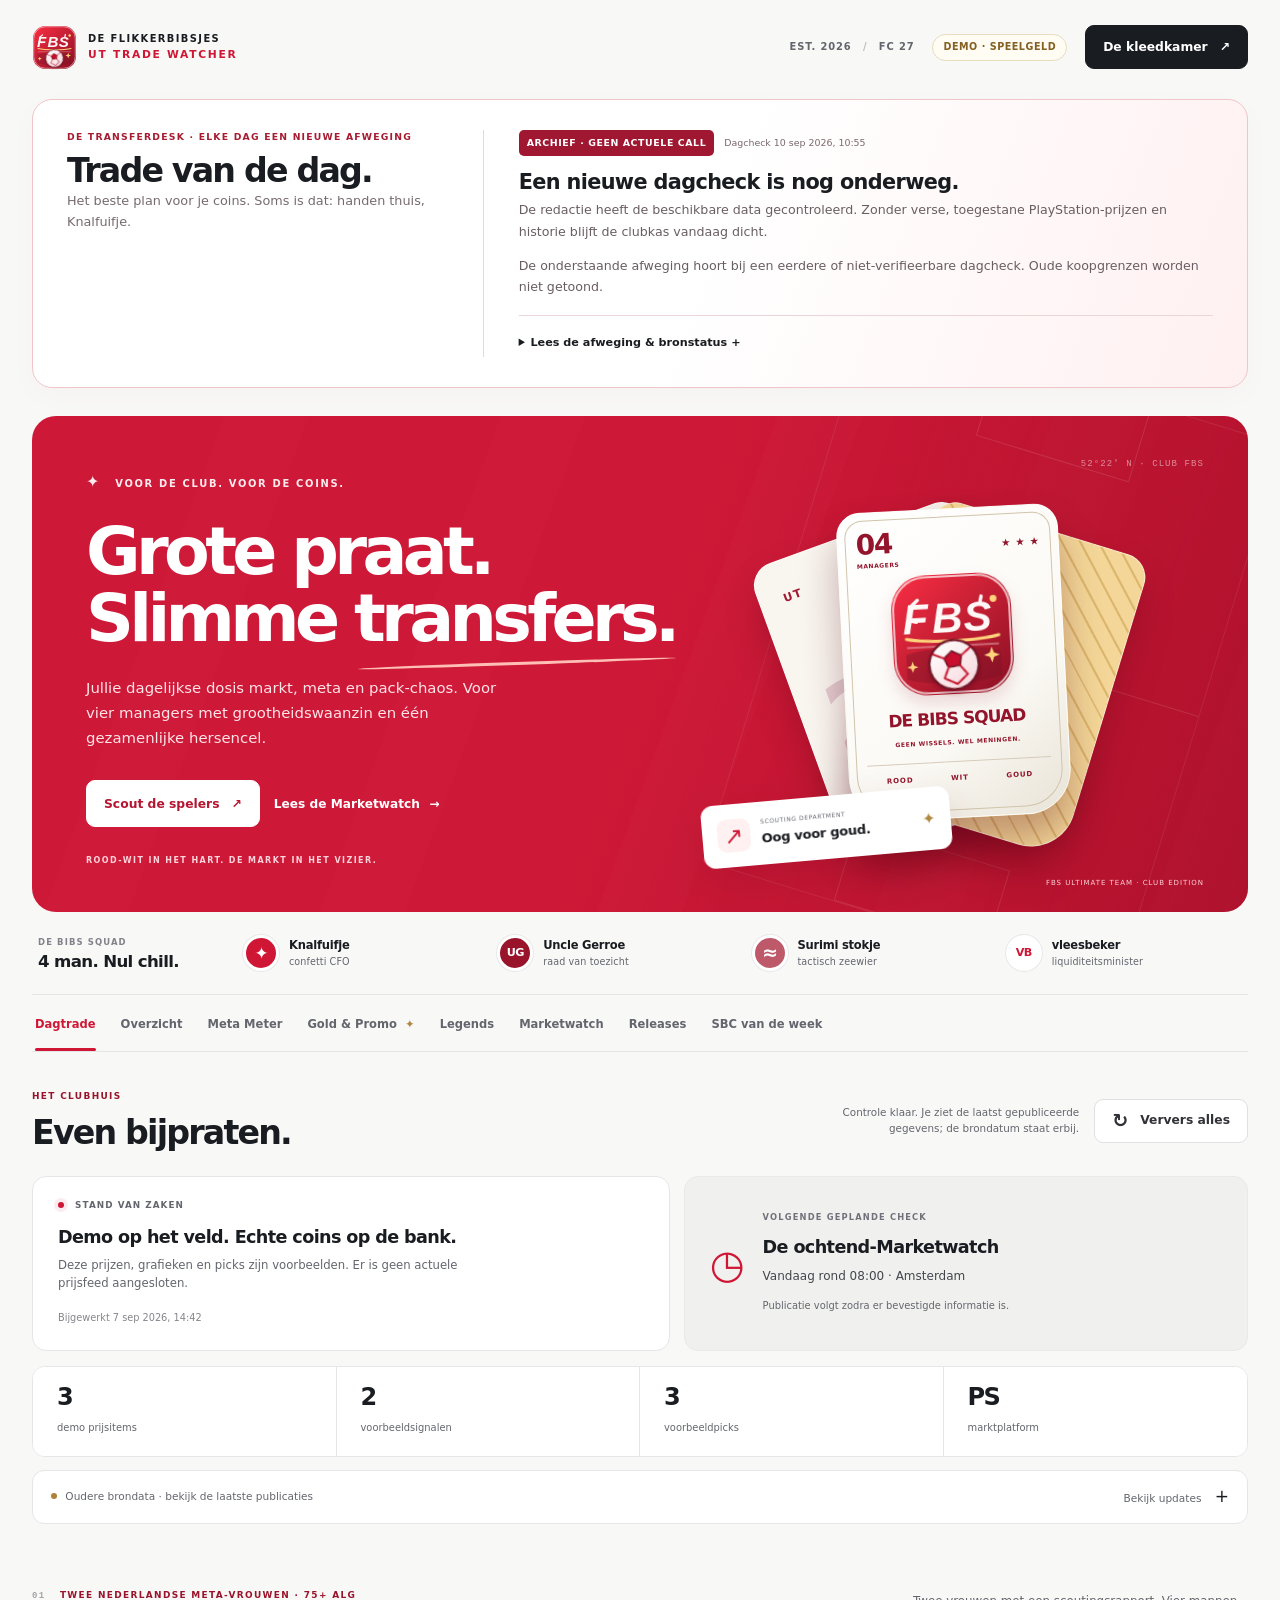
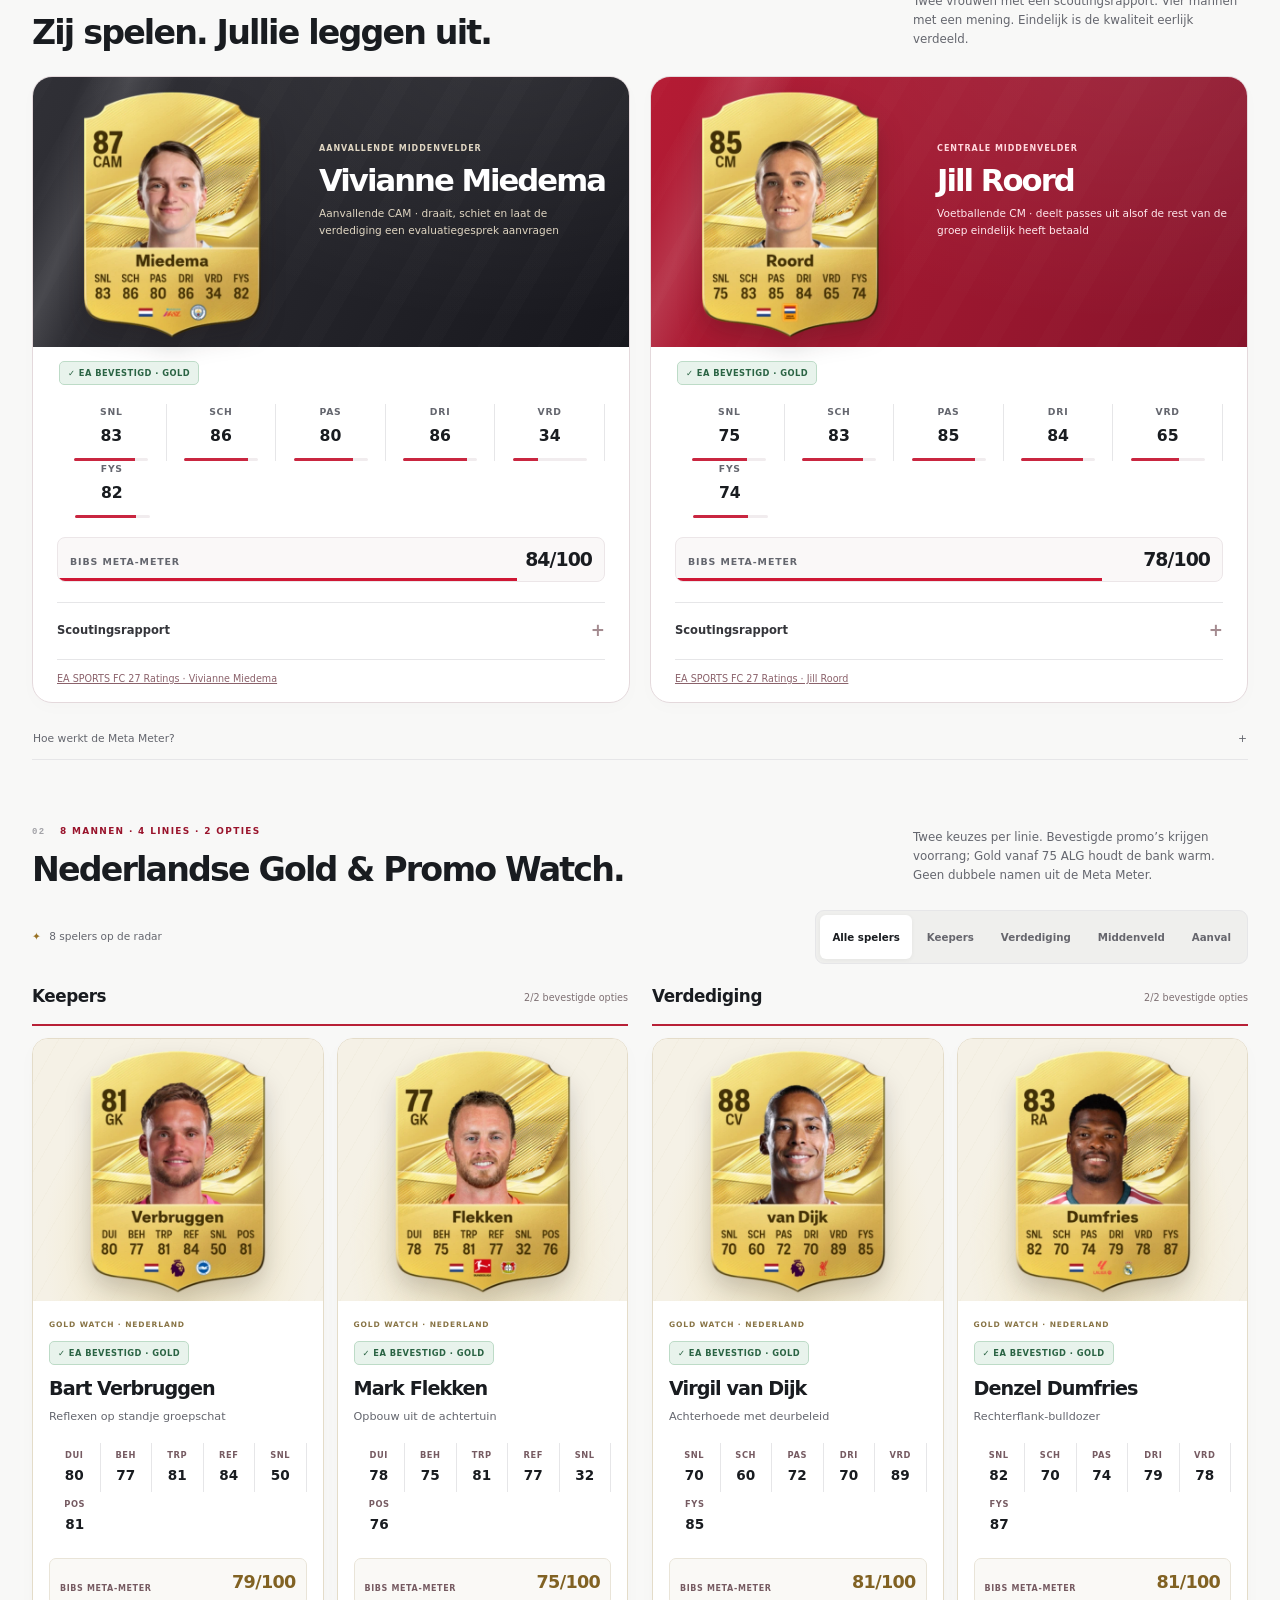
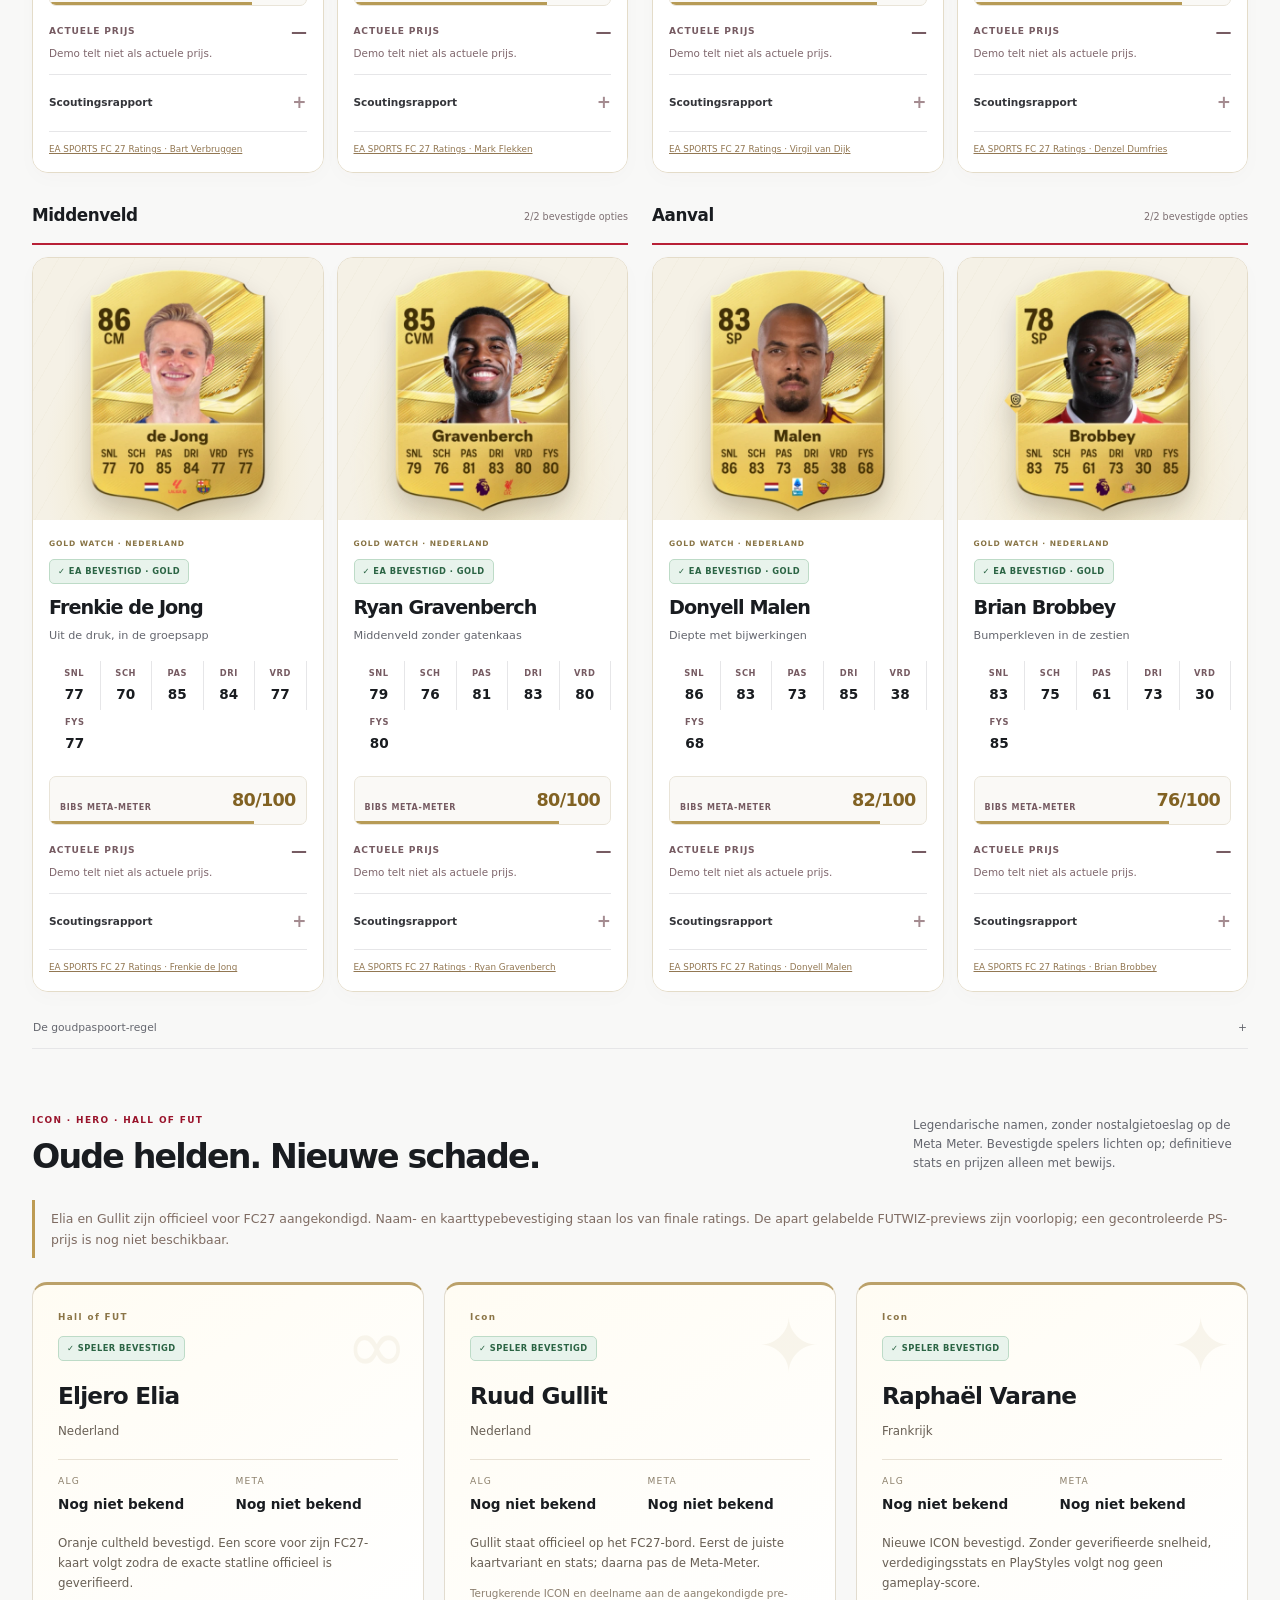
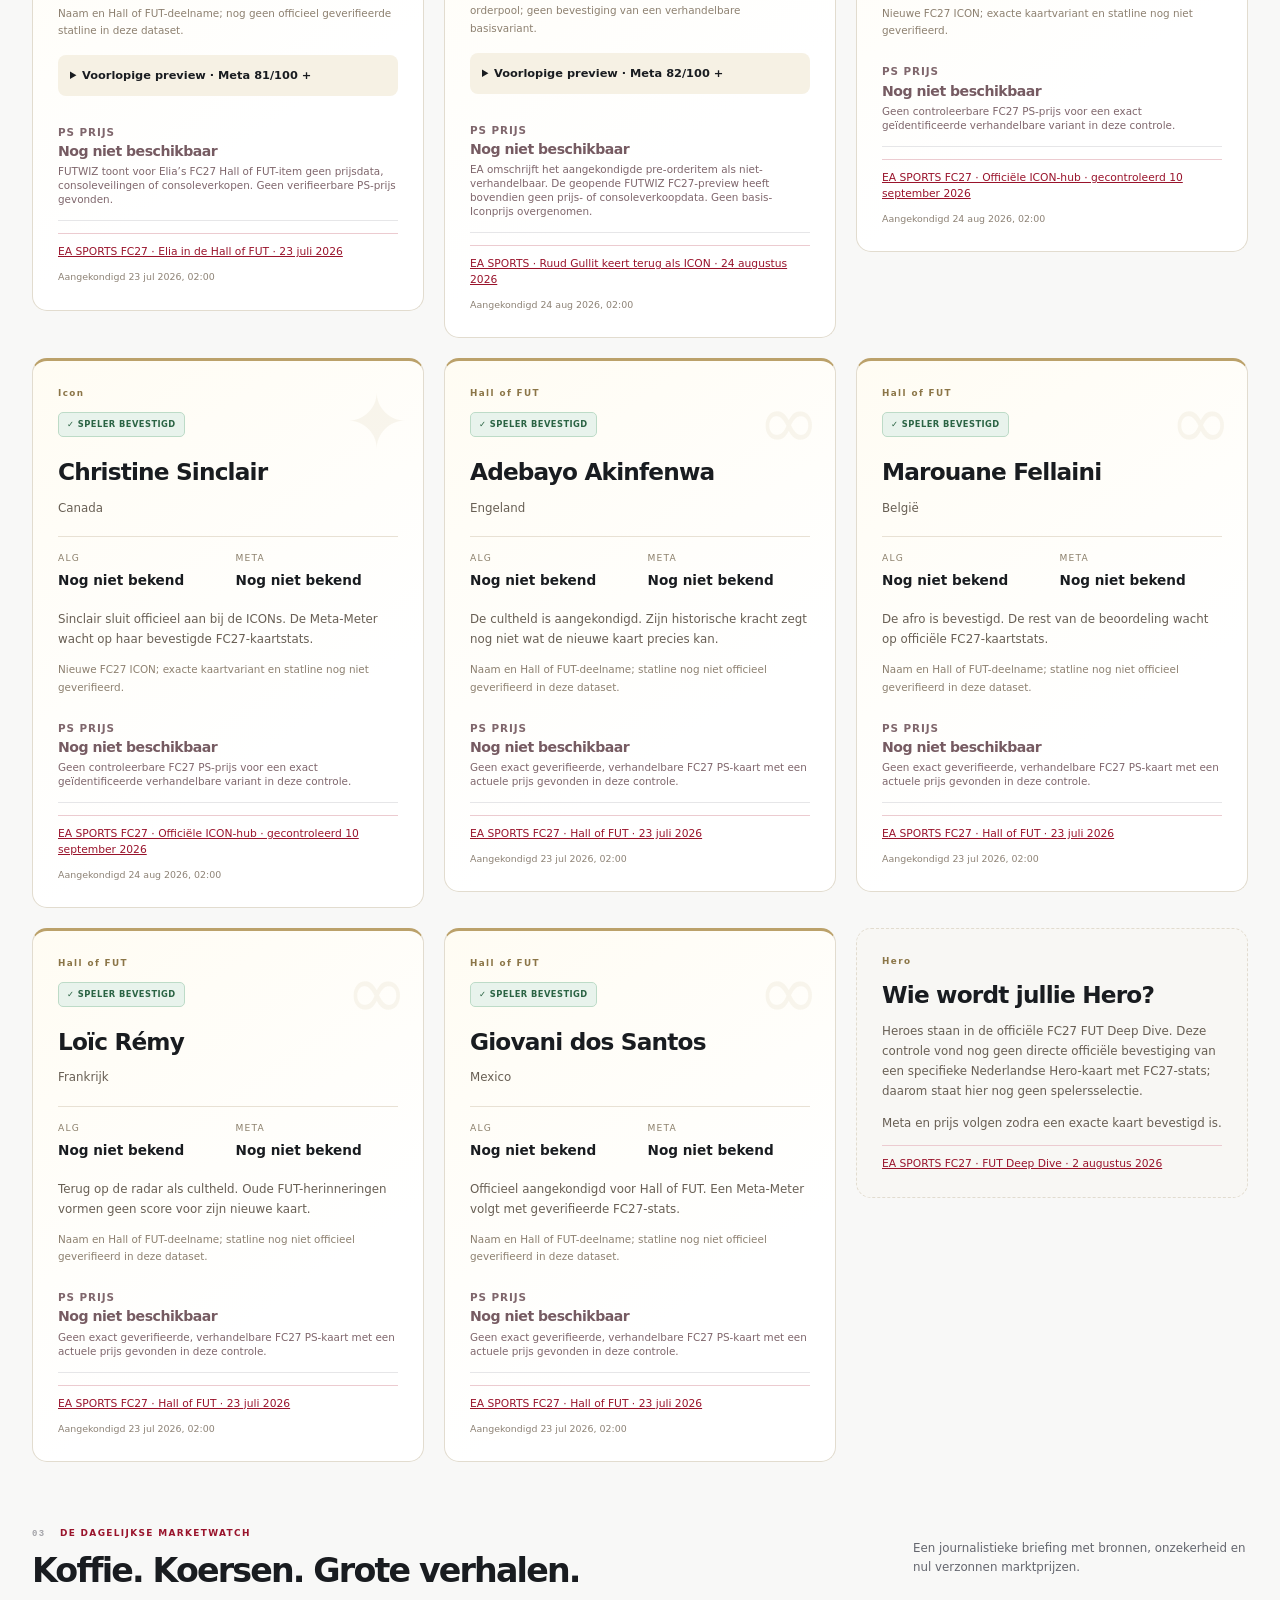
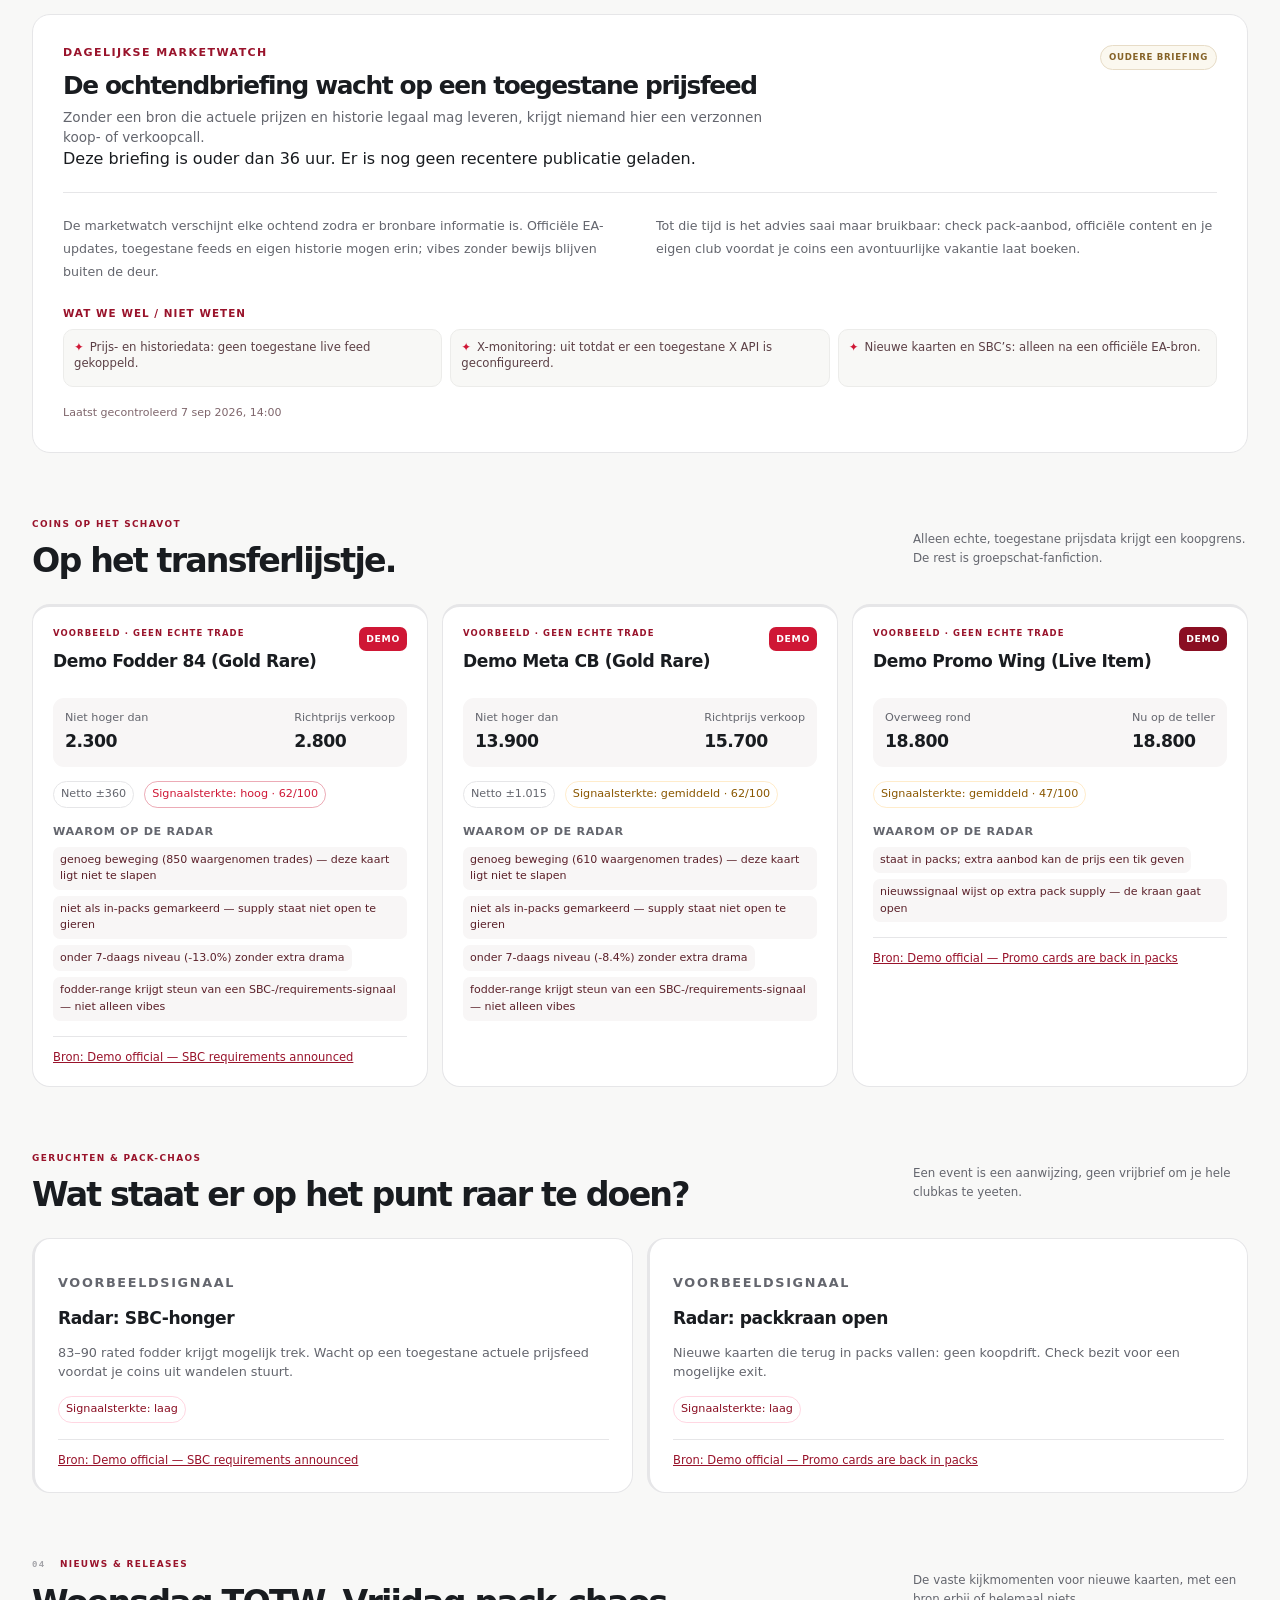
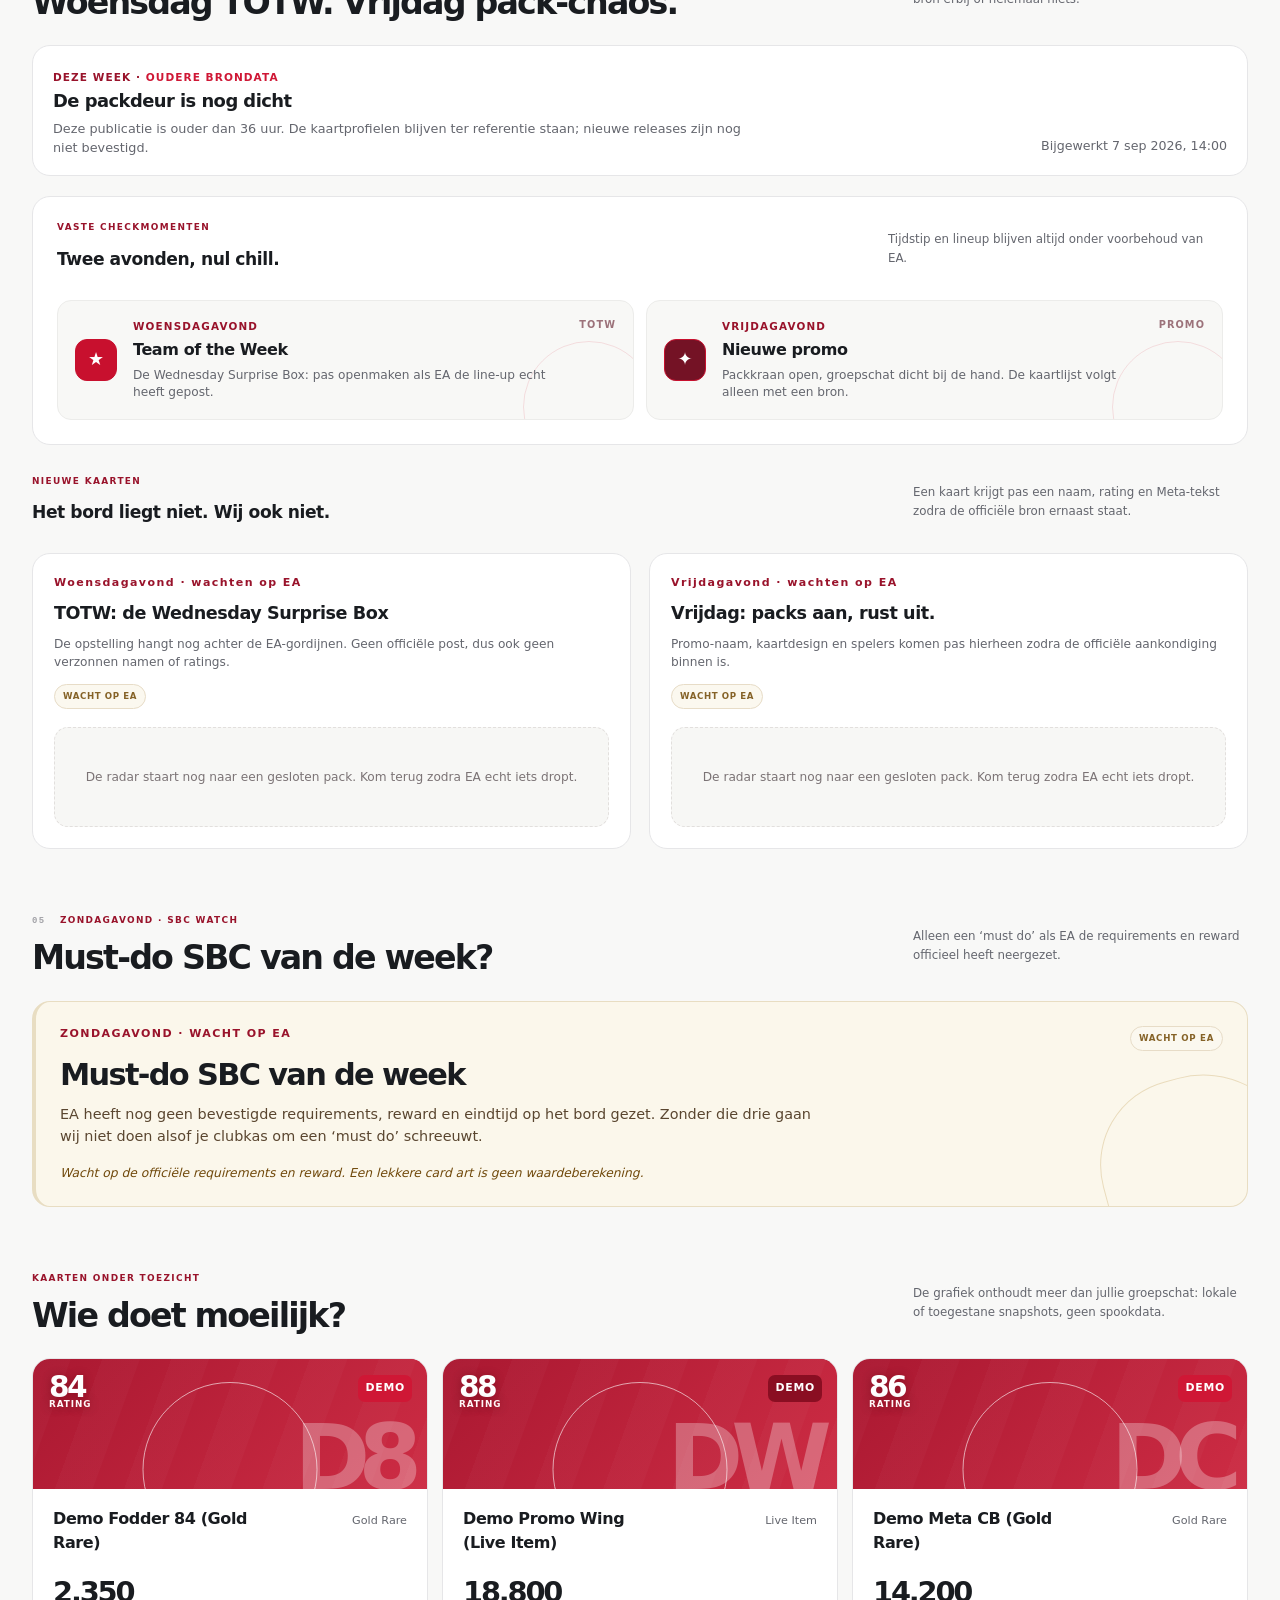
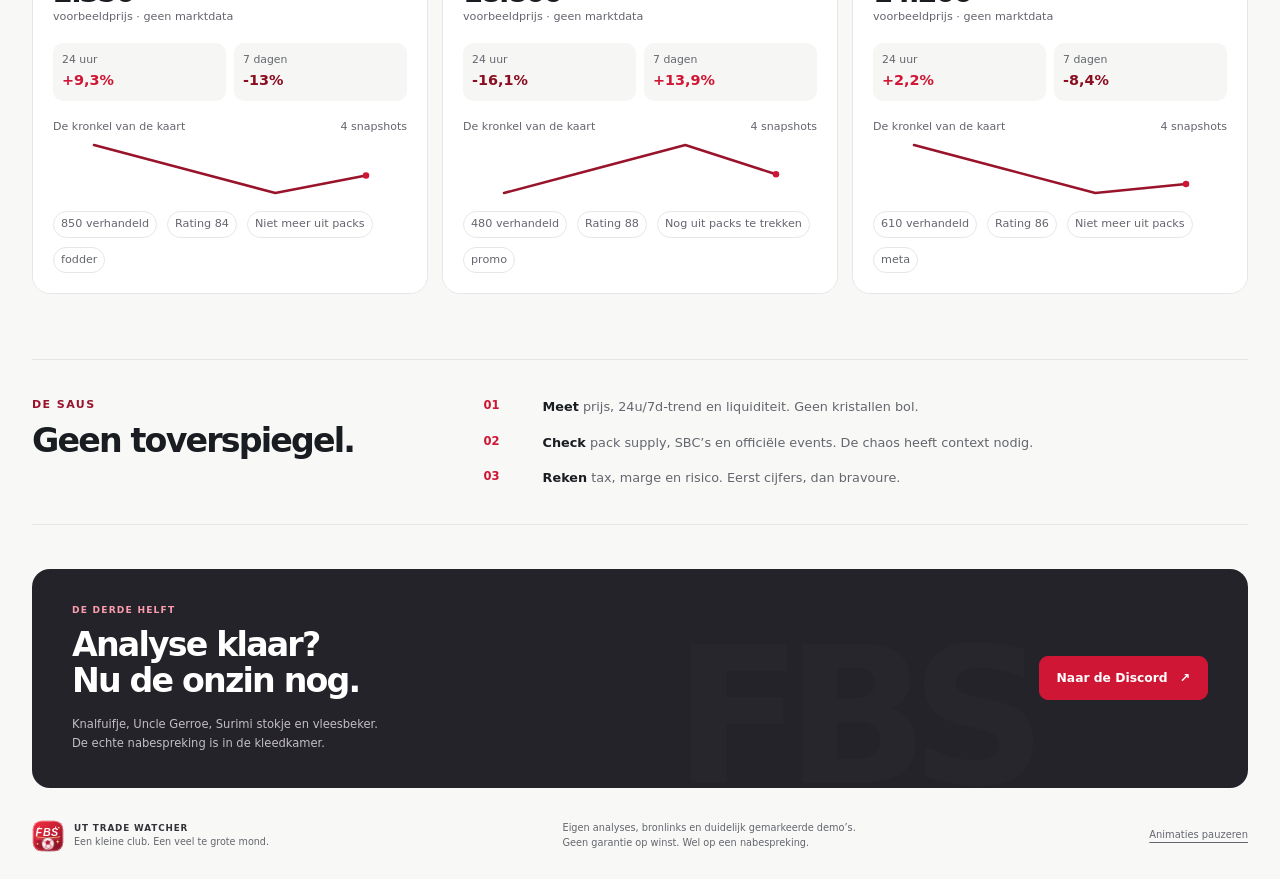
==== commit 5eaa71ed: "Publish daily transfer desk, Dutch squad and Legends" ====
--- a/index.html
+++ b/index.html
@@ -8,7 +8,7 @@
     <title>de flikkerbibsjes UT Trade watcher</title>
     <link rel="icon" href="favicon.svg" type="image/svg+xml">
     <link rel="stylesheet" href="styles.css">
-    <link rel="stylesheet" href="dashboard.css">
+    <link rel="stylesheet" href="dashboard.css?v=daily-squad-1">
   </head>
   <body data-page="dashboard">
     <a class="skip-link" href="#club-dashboard">Direct naar het dashboard</a>
@@ -25,6 +25,11 @@
         </div>
       </header>
 
+      <section id="trade-of-day" class="daily-trade section" aria-labelledby="daily-trade-title">
+        <div class="daily-trade-heading"><p class="kicker">DE TRANSFERDESK · ELKE DAG EEN NIEUWE AFWEGING</p><h2 id="daily-trade-title">Trade van de dag.</h2><p>Het beste plan voor je coins. Soms is dat: handen thuis, Knalfuifje.</p></div>
+        <div id="daily-trade-card" aria-live="polite"><p>De transferdesk haalt de laatste dagcheck op…</p></div>
+      </section>
+
       <section class="hero" aria-labelledby="page-title">
         <div class="hero-copy">
           <p class="kicker hero-kicker"><span aria-hidden="true">✦</span> VOOR DE CLUB. VOOR DE COINS.</p>
@@ -68,9 +73,11 @@
       </section>
 
       <nav class="section-nav" aria-label="Dashboardonderdelen">
-        <a class="is-active" href="#club-dashboard" aria-current="location">Overzicht</a>
+        <a class="is-active" href="#trade-of-day" aria-current="location">Dagtrade</a>
+        <a href="#club-dashboard">Overzicht</a>
         <a href="#meta-watch">Meta Meter</a>
-        <a href="#dutch-gold">Gold Watch <span aria-hidden="true">✦</span></a>
+        <a href="#dutch-gold">Gold &amp; Promo <span aria-hidden="true">✦</span></a>
+        <a href="#legends-watch">Legends</a>
         <a href="#marketwatch">Marketwatch</a>
         <a href="#release-radar">Releases</a>
         <a href="#sbc-week">SBC van de week</a>
@@ -103,8 +110,8 @@
 
       <section id="meta-watch" class="section meta-watch-section" aria-labelledby="meta-watch-title">
         <div class="section-head">
-          <div><p class="kicker"><span class="section-number">01</span> NEDERLAND · 75+ ALG</p><h2 id="meta-watch-title">Meer meta. Minder excuses.</h2></div>
-          <p>De Meta Meter. Nederlandse spelers beoordeeld op hun basisstats. Jullie nieuwe reden om de controller de schuld te geven.</p>
+          <div><p class="kicker"><span class="section-number">01</span> TWEE NEDERLANDSE META-VROUWEN · 75+ ALG</p><h2 id="meta-watch-title">Zij spelen. Jullie leggen uit.</h2></div>
+          <p>Twee vrouwen met een scoutingsrapport. Vier mannen met een mening. Eindelijk is de kwaliteit eerlijk verdeeld.</p>
         </div>
         <div id="meta-watch-grid" class="football-card-grid" aria-live="polite"></div>
         <details class="method-disclosure"><summary>Hoe werkt de Meta Meter? <span aria-hidden="true">+</span></summary><aside id="meta-watch-method" class="meta-method" hidden></aside></details>
@@ -112,13 +119,19 @@
 
       <section id="dutch-gold" class="section dutch-gold-section" aria-labelledby="dutch-gold-title">
         <div class="section-head">
-          <div><p class="kicker"><span class="section-number">02</span> ORANJE BOVEN. GOUD ERONDER.</p><h2 id="dutch-gold-title">Nederlandse Gold Watch.</h2></div>
-          <p>Andere namen, dezelfde ongezonde ambitie. Gold-basiskaarten vanaf 75 ALG, met een eigen scoutingsrapport.</p>
-        </div>
-        <div class="gold-toolbar"><p><span class="gold-star" aria-hidden="true">✦</span> <span id="gold-count">De scouts zijn onderweg…</span></p><div class="filter-group" role="group" aria-label="Filter Gold Watch op positie"><button type="button" class="filter-button is-active" data-position="all" aria-pressed="true">Alle spelers</button><button type="button" class="filter-button" data-position="defence" aria-pressed="false">Verdediging</button><button type="button" class="filter-button" data-position="midfield" aria-pressed="false">Middenveld</button><button type="button" class="filter-button" data-position="attack" aria-pressed="false">Aanval</button></div></div>
+          <div><p class="kicker"><span class="section-number">02</span> 8 MANNEN · 4 LINIES · 2 OPTIES</p><h2 id="dutch-gold-title">Nederlandse Gold &amp; Promo Watch.</h2></div>
+          <p>Twee keuzes per linie. Bevestigde promo’s krijgen voorrang; Gold vanaf 75 ALG houdt de bank warm. Geen dubbele namen uit de Meta Meter.</p>
+        </div>
+        <div class="gold-toolbar"><p><span class="gold-star" aria-hidden="true">✦</span> <span id="gold-count">De scouts zijn onderweg…</span></p><div class="filter-group" role="group" aria-label="Filter Gold en Promo Watch op linie"><button type="button" class="filter-button is-active" data-position="all" aria-pressed="true">Alle spelers</button><button type="button" class="filter-button" data-position="goalkeeper" aria-pressed="false">Keepers</button><button type="button" class="filter-button" data-position="defense" aria-pressed="false">Verdediging</button><button type="button" class="filter-button" data-position="midfield" aria-pressed="false">Middenveld</button><button type="button" class="filter-button" data-position="attack" aria-pressed="false">Aanval</button></div></div>
         <div id="dutch-gold-grid" class="dutch-gold-grid" aria-live="polite"></div>
         <p id="gold-filter-empty" class="empty" hidden>Geen spelers op deze positie in de huidige Gold Watch. De scout is nog niet klaar met z’n broodje.</p>
         <details class="method-disclosure"><summary>De goudpaspoort-regel <span aria-hidden="true">+</span></summary><aside id="dutch-gold-rule" class="release-rule" hidden></aside></details>
+      </section>
+
+      <section id="legends-watch" class="section legends-section" aria-labelledby="legends-title">
+        <div class="section-head"><div><p class="kicker">ICON · HERO · HALL OF FUT</p><h2 id="legends-title">Oude helden. Nieuwe schade.</h2></div><p>Legendarische namen, zonder nostalgietoeslag op de Meta Meter. Bevestigde spelers lichten op; definitieve stats en prijzen alleen met bewijs.</p></div>
+        <p id="legends-notice" class="legend-notice"></p>
+        <div id="legends-grid" class="legends-grid" aria-live="polite"></div>
       </section>
 
       <section id="marketwatch" class="section marketwatch-section" aria-labelledby="marketwatch-title">
@@ -238,10 +251,11 @@
       </footer>
     </main>
     <noscript><p class="shell">Schakel JavaScript in om de spelerskaarten en gepubliceerde updates te bekijken.</p></noscript>
-    <script src="refresh.js" defer></script>
-    <script src="card-art.js" defer></script>
-    <script src="app.js" defer></script>
-    <script src="news.js" defer></script>
-    <script src="motion.js" defer></script>
+    <script src="refresh.js?v=daily-squad-1" defer></script>
+    <script src="card-art.js?v=daily-squad-1" defer></script>
+    <script src="app.js?v=daily-squad-1" defer></script>
+    <script src="watch.js?v=daily-squad-1" defer></script>
+    <script src="news.js?v=daily-squad-1" defer></script>
+    <script src="motion.js?v=daily-squad-1" defer></script>
   </body>
 </html>
--- a/dashboard.css
+++ b/dashboard.css
@@ -313,3 +313,29 @@
   body[data-page="dashboard"] .dutch-gold-grid { grid-template-columns: 1fr; }.filter-button { padding: 7px 9px; font-size: .57rem; }
   .updates-grid { grid-template-columns: 1fr; }.updates-details summary > span:last-child { font-size: 0; }.updates-details summary b { font-size: 16px; }
 }
+
+/* The daily transfer desk and a balanced Dutch squad. */
+body[data-page="dashboard"] .daily-trade { margin: 5px 0 28px; display: grid; grid-template-columns: .75fr 1.25fr; gap: 35px; padding: 30px 34px; border: 1px solid #efc5ca; border-radius: 20px; background: linear-gradient(110deg, #fff 0%, #fff 55%, #fff0f1 100%); box-shadow: 0 8px 30px #84162606; }
+.daily-trade-heading { border-right: 1px solid #ebd5d8; padding-right: 26px; }
+.daily-trade-heading .kicker { color: #a71c31; font-size: .58rem; }.daily-trade-heading h2 { font-size: clamp(1.8rem, 3vw, 2.7rem); letter-spacing: -.055em; }.daily-trade-heading > p:last-child { font-size: .8rem; line-height: 1.7; color: #776a6e; }
+.daily-topline { display: flex; flex-wrap: wrap; align-items: center; gap: 10px; margin-bottom: 14px; font-size: .59rem; color: #79676b; }
+.daily-state { background: #9f1730; color: #fff; border-radius: 5px; padding: 6px 8px; font-weight: 800; letter-spacing: .06em; }
+#daily-trade-card h3 { font-size: 1.3rem; line-height: 1.25; letter-spacing: -.03em; }.daily-summary, #daily-trade-card > p { font-size: .79rem; color: #695e62; line-height: 1.7; }
+.daily-method { border-top: 1px solid #ebd5d8; margin-top: 17px; padding-top: 14px; }.daily-method summary { cursor: pointer; font-weight: 700; font-size: .7rem; padding: 5px 0; }.daily-method p { font-size: .73rem; line-height: 1.75; color: #6c6064; }
+.daily-prices { display: grid; grid-template-columns: repeat(3,minmax(0,1fr)); gap: 12px; }.daily-prices small,.daily-prices strong { display: block; }.daily-prices small { font-size: .62rem; }.daily-prices strong { font-size: .92rem; margin-top: 6px; }
+.confirmed-badge { display: inline-flex; align-items: center; width: fit-content; gap: 5px; background: #e8f3ec; border: 1px solid #bddbc7; color: #2b6444; padding: 5px 8px; font-size: .52rem; font-weight: 800; letter-spacing: .055em; border-radius: 5px; margin-bottom: 10px; }
+.meta-confirmed { margin: 14px 26px 0; position: relative; z-index: 1; }
+body[data-page="dashboard"] #dutch-gold-grid { display: grid; grid-template-columns: repeat(2,minmax(0,1fr)); gap: 30px 24px; }
+.watch-line { min-width: 0; }.watch-line-heading { display: flex; justify-content: space-between; align-items: center; gap: 10px; margin-bottom: 12px; border-bottom: 2px solid #b82036; padding-bottom: 12px; }.watch-line-heading h3 { font-size: 1.05rem; }.watch-line-heading span { font-size: .6rem; color: #7e7073; }.watch-line-cards { display: grid; grid-template-columns: repeat(2,minmax(0,1fr)); gap: 13px; align-items: start; }
+.watch-line[hidden], .release-card[hidden] { display: none !important; }
+.filter-button { min-height: 44px; }.filter-group { flex-wrap: wrap; }
+.legend-notice { font-size: .78rem; color: #7e6b62; border-left: 3px solid #bd9b53; padding: 8px 16px; line-height: 1.7; }
+.legends-grid { display: grid; grid-template-columns: repeat(3,minmax(0,1fr)); gap: 20px; margin-top: 24px; align-items: start; }
+.legend-card { min-width: 0; position: relative; overflow: hidden; border: 1px solid #e2dccf; border-radius: 15px; padding: 25px; background: linear-gradient(145deg,#fffcf3,#fff 68%); }
+.legend-card--confirmed { border-top: 3px solid #bba16a; }.legend-card > .kicker { font-size: .55rem; color: #8b7547; letter-spacing: .16em; }.legend-card h3 { font-size: 1.45rem; letter-spacing: -.035em; margin: 8px 0; }.legend-emblem { position: absolute; right: 15px; top: 5px; font-size: 75px; color: #bda5741a; pointer-events: none; }
+.legend-role { color: #83796a; font-size: .67rem; }.legend-numbers { display: grid; grid-template-columns: 1fr 1fr; gap: 15px; border-top: 1px solid #e8e1d4; padding-top: 15px; margin: 18px 0; }.legend-numbers small,.legend-numbers strong { display: block; }.legend-numbers small { font-size: .57rem; letter-spacing: .13em; color: #8c806c; }.legend-numbers strong { font-size: .85rem; margin-top: 5px; }
+.legend-meta, .legend-card > p { font-size: .74rem; line-height: 1.7; color: #685f54; }.legend-scope { font-size: .65rem !important; color: #8d8070 !important; }.legend-preview { background: #f6f1e4; border-radius: 8px; padding: 12px; margin: 15px 0; }.legend-preview summary { cursor: pointer; font-size: .71rem; font-weight: 700; }.legend-preview p { font-size: .7rem; line-height: 1.7; }.legend-preview small { display: block; font-size: .64rem; line-height: 1.7; }.legend-checked { display: block; color: #8d8275; margin-top: 10px; font-size: .59rem; }
+.legend-card .release-price { margin-top: 16px; }.legend-card .release-price strong { font-size: .88rem; }.legend-pending { border-style: dashed; background: #f8f7f4; }
+@media(max-width:1100px) { body[data-page="dashboard"] #dutch-gold-grid { grid-template-columns: 1fr; }.legends-grid { grid-template-columns: repeat(2,minmax(0,1fr)); } }
+@media(max-width:760px) { body[data-page="dashboard"] .daily-trade { grid-template-columns: 1fr; gap: 18px; padding: 23px; margin-top: 0; }.daily-trade-heading { border-right: 0; border-bottom: 1px solid #ebd5d8; padding: 0 0 14px; }.daily-trade-heading > p:last-child { margin-bottom: 0; }.daily-topline { font-size: .55rem; }.legends-grid { grid-template-columns: 1fr; }.legend-card { padding: 23px; }.watch-line-heading span { font-size: .57rem; } }
+@media(max-width:420px) { .watch-line-cards { grid-template-columns: 1fr; }.daily-prices { grid-template-columns: 1fr; } }
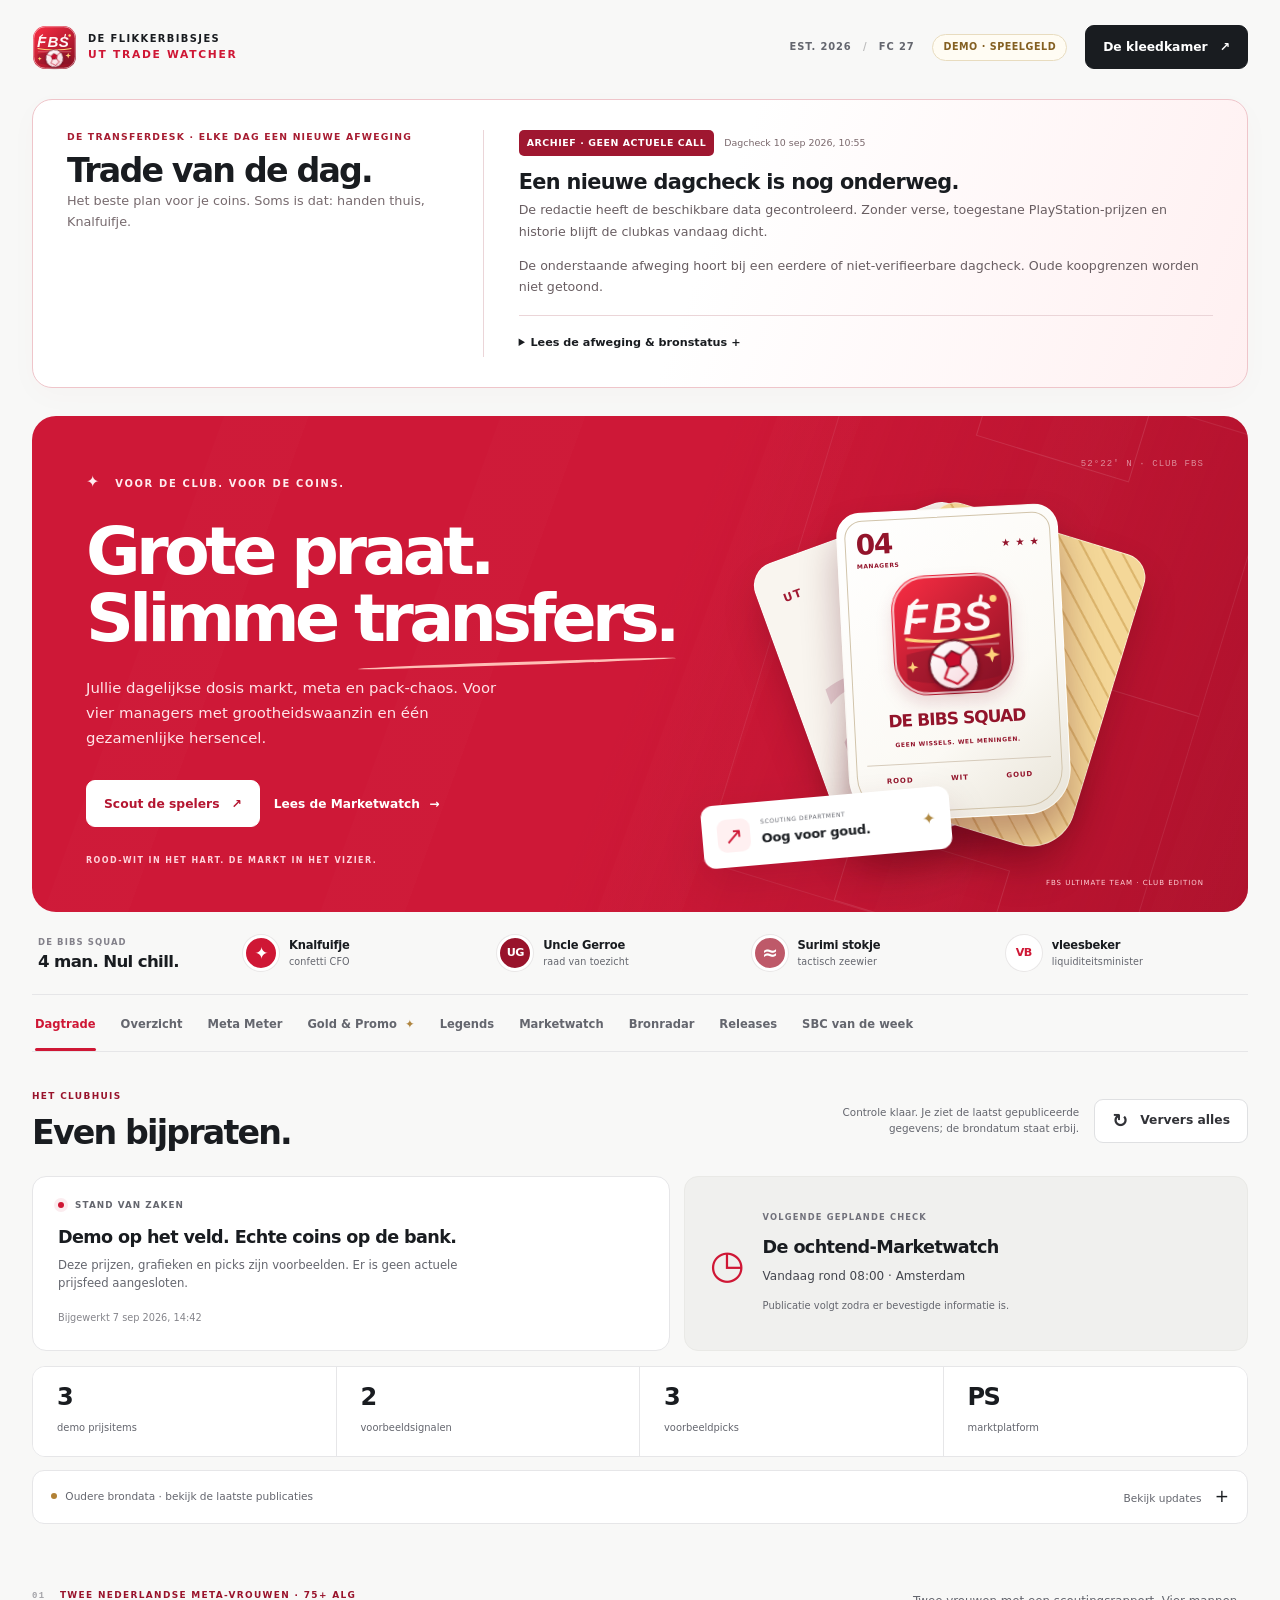
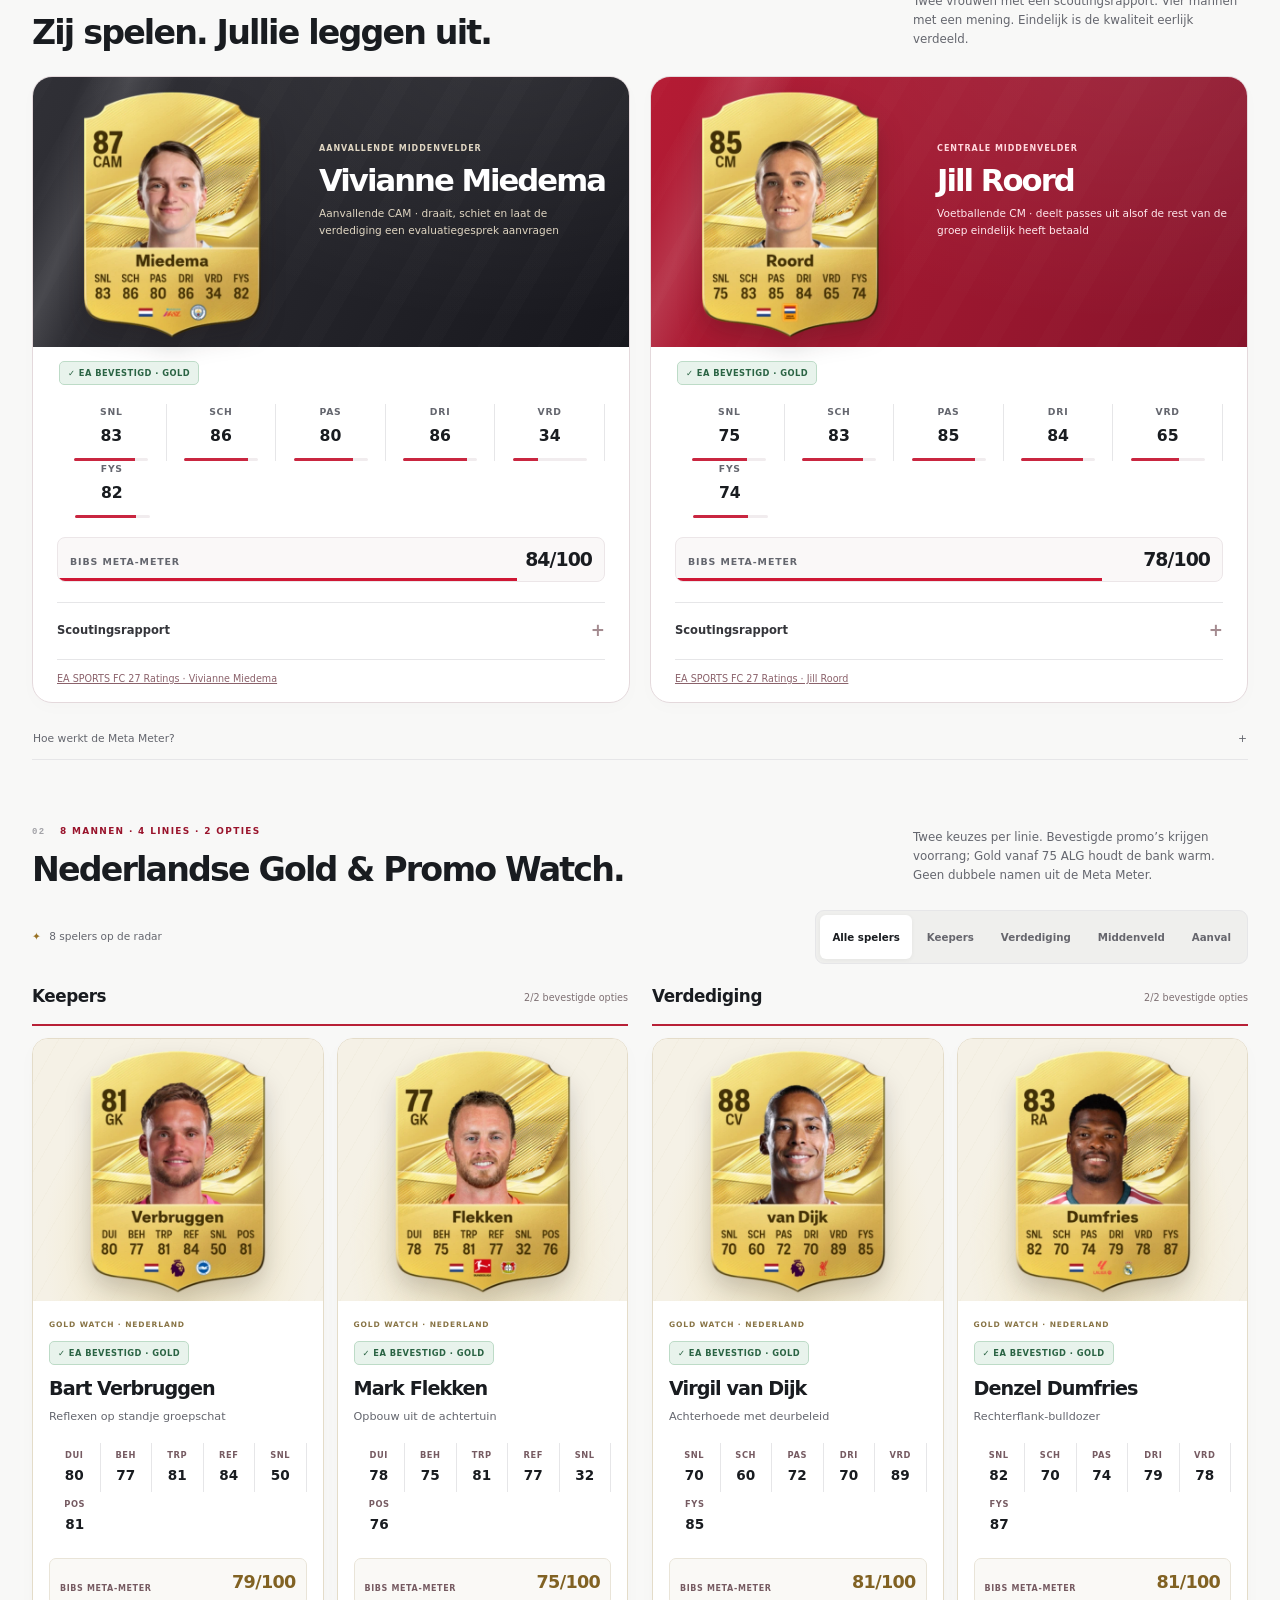
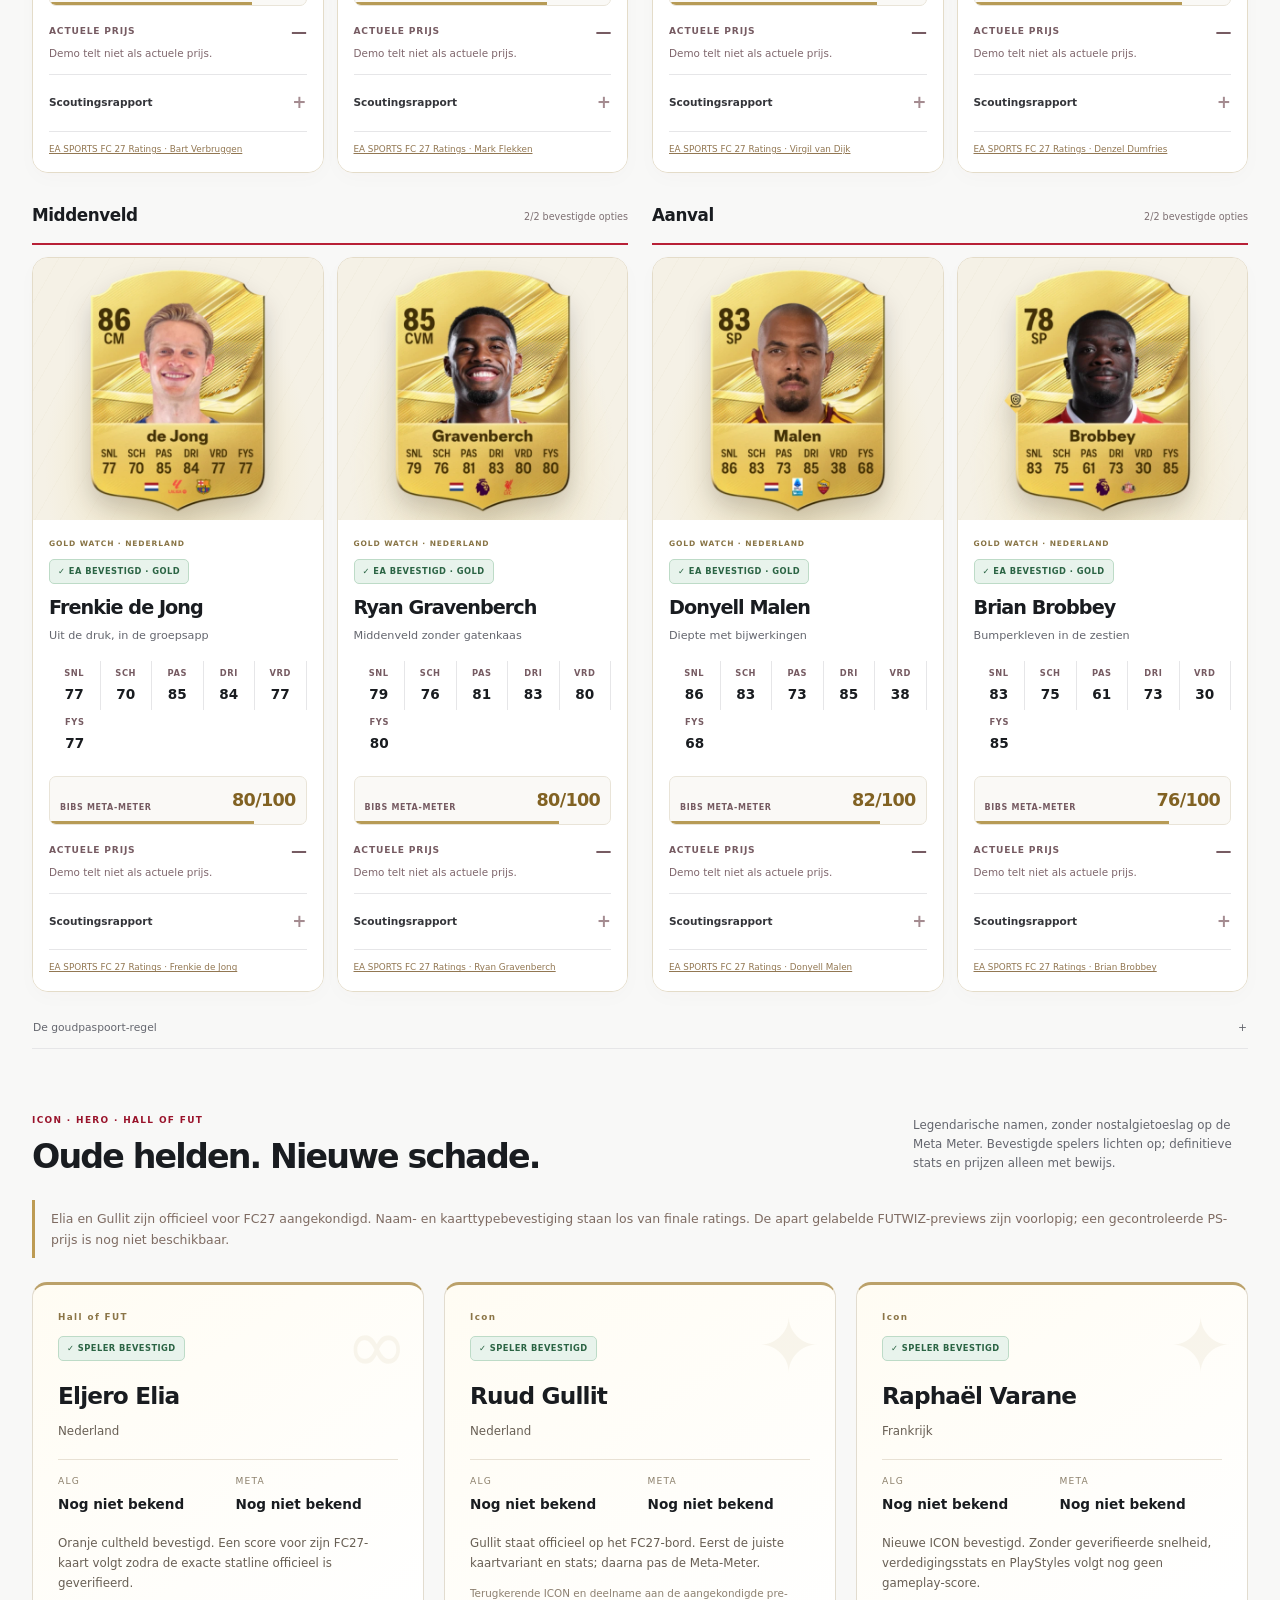
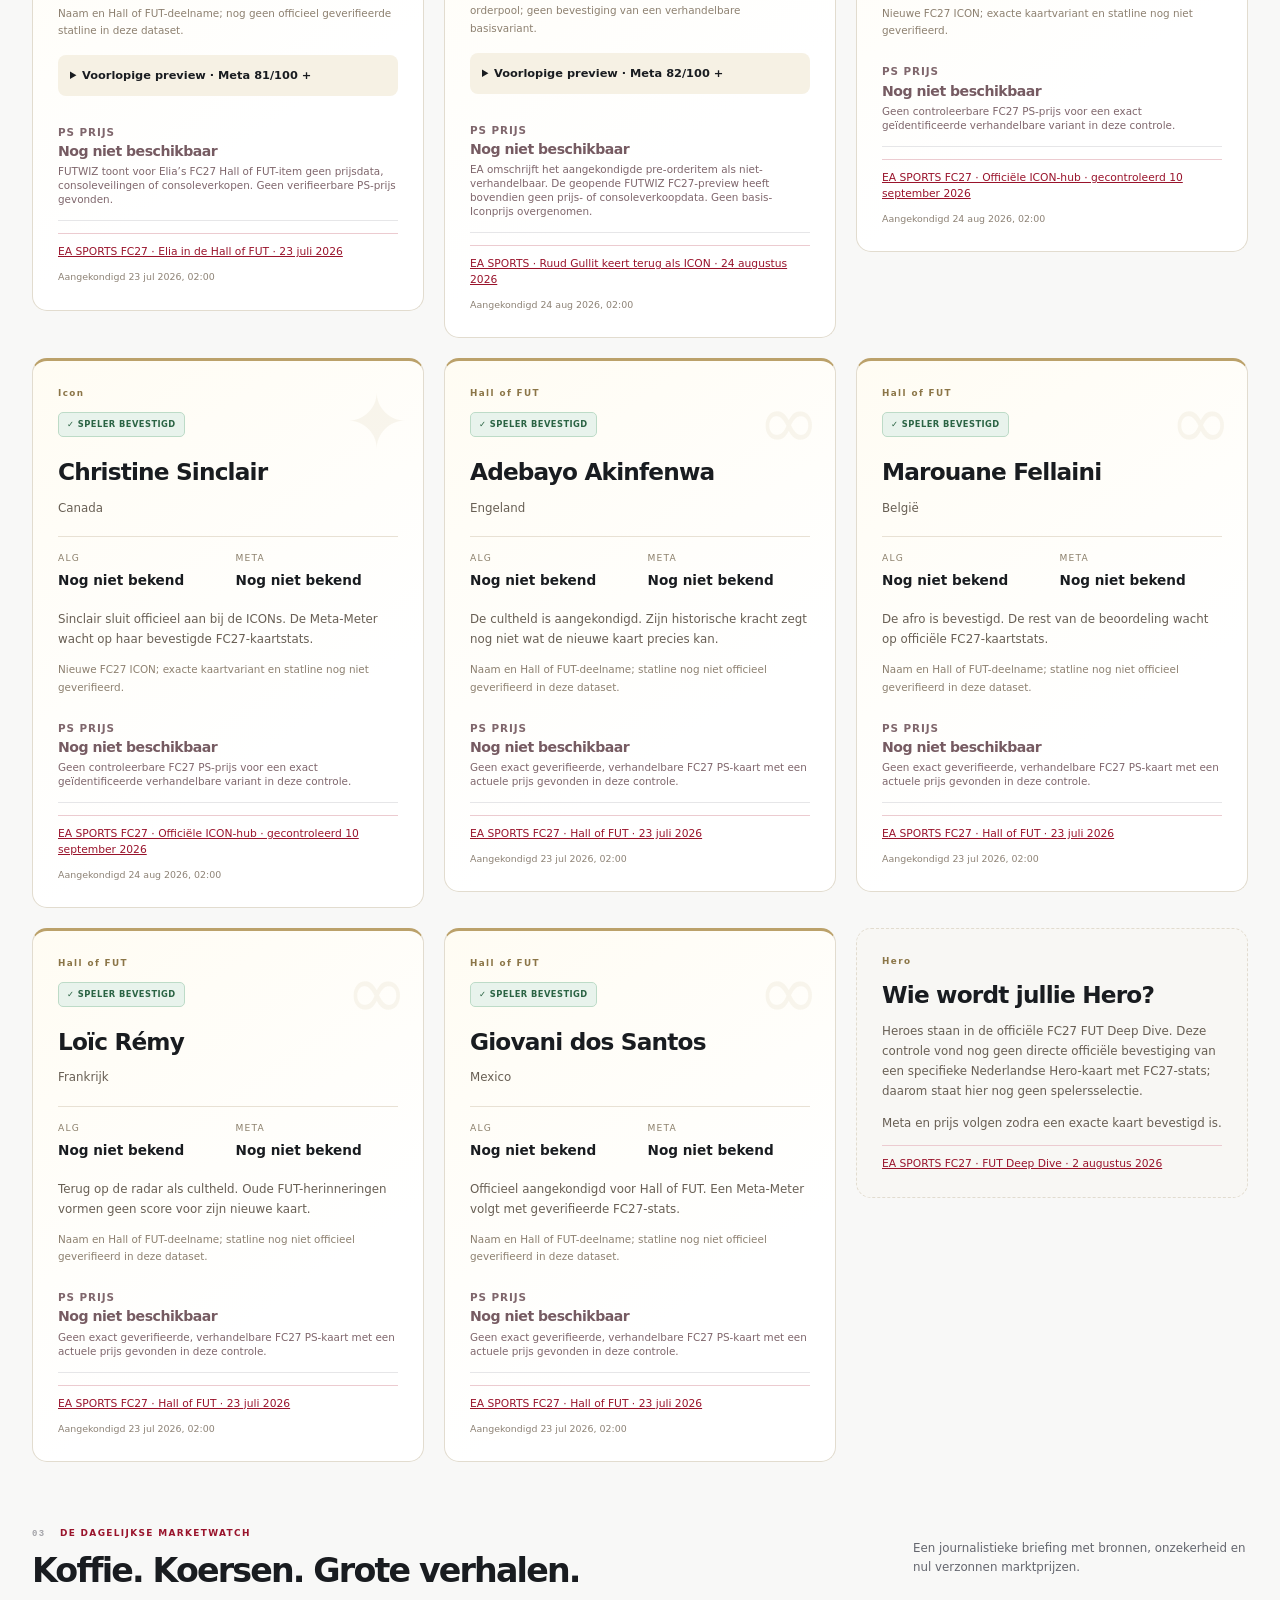
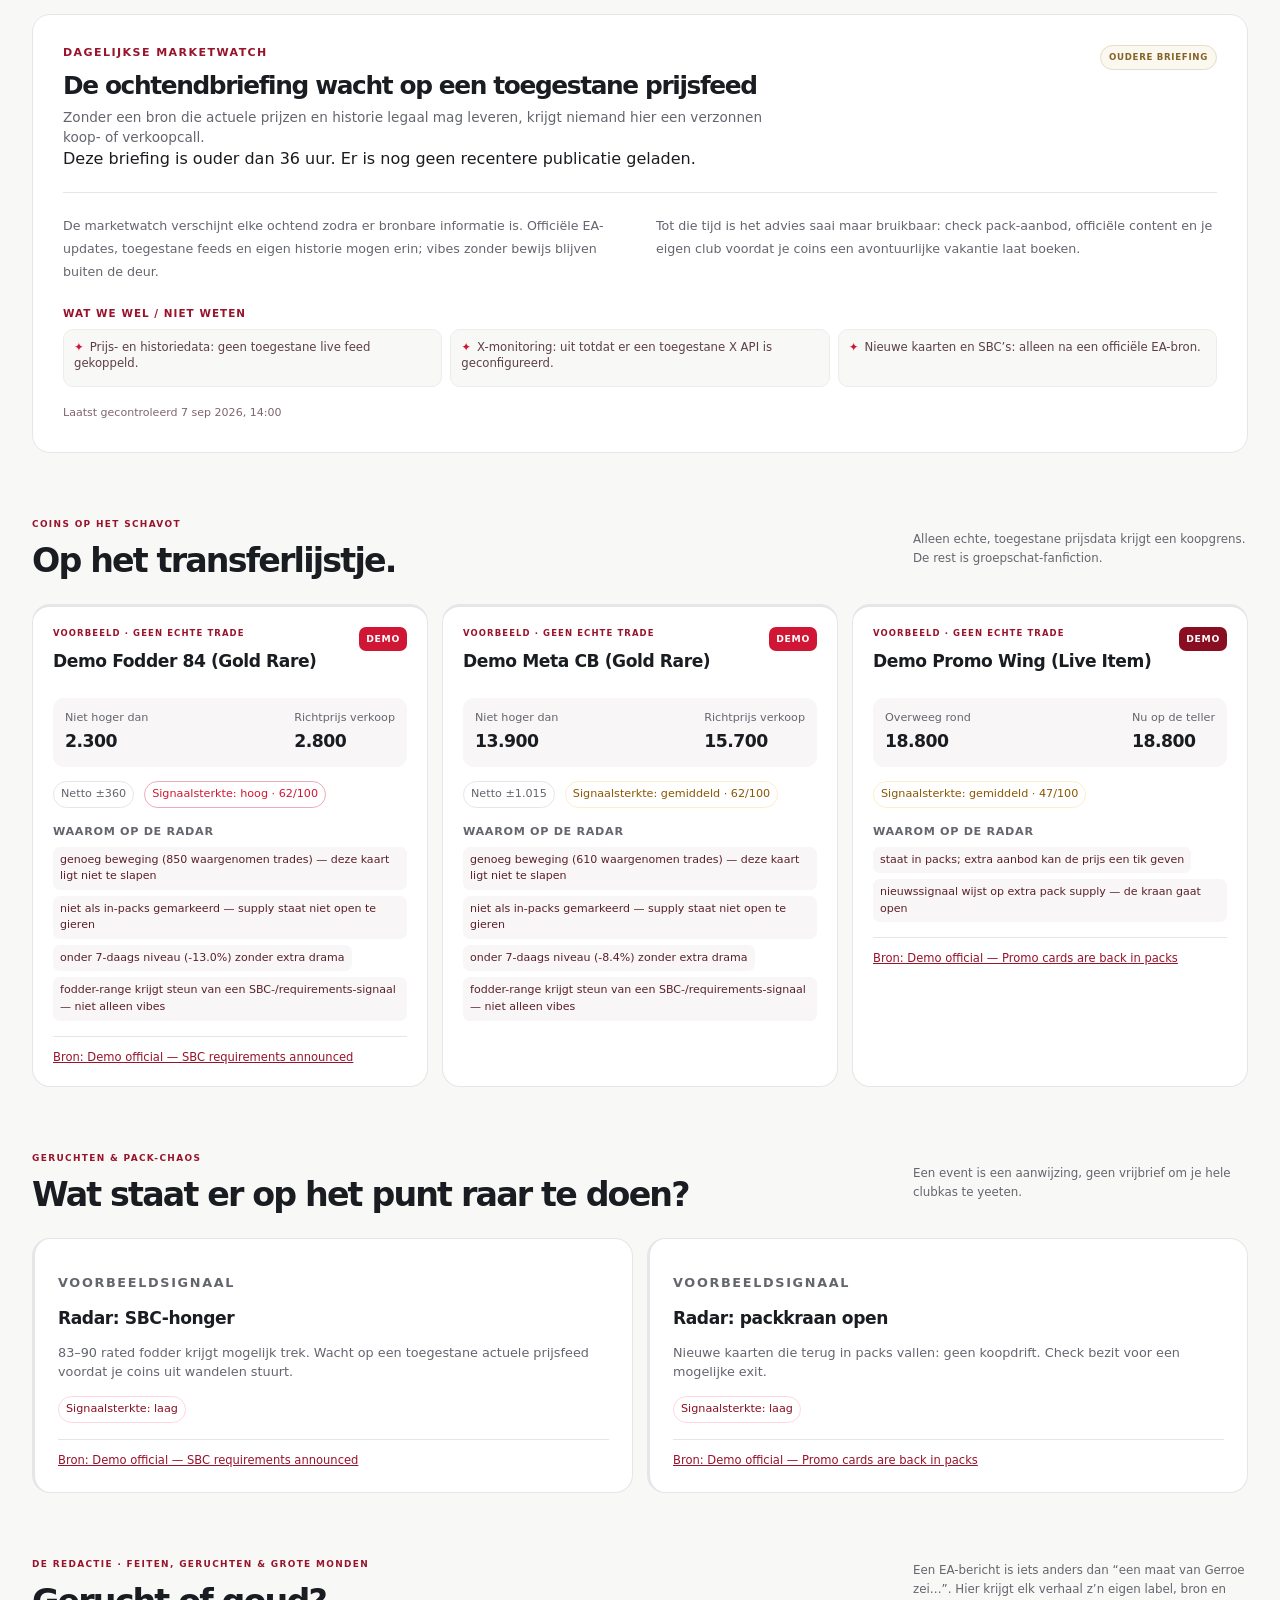
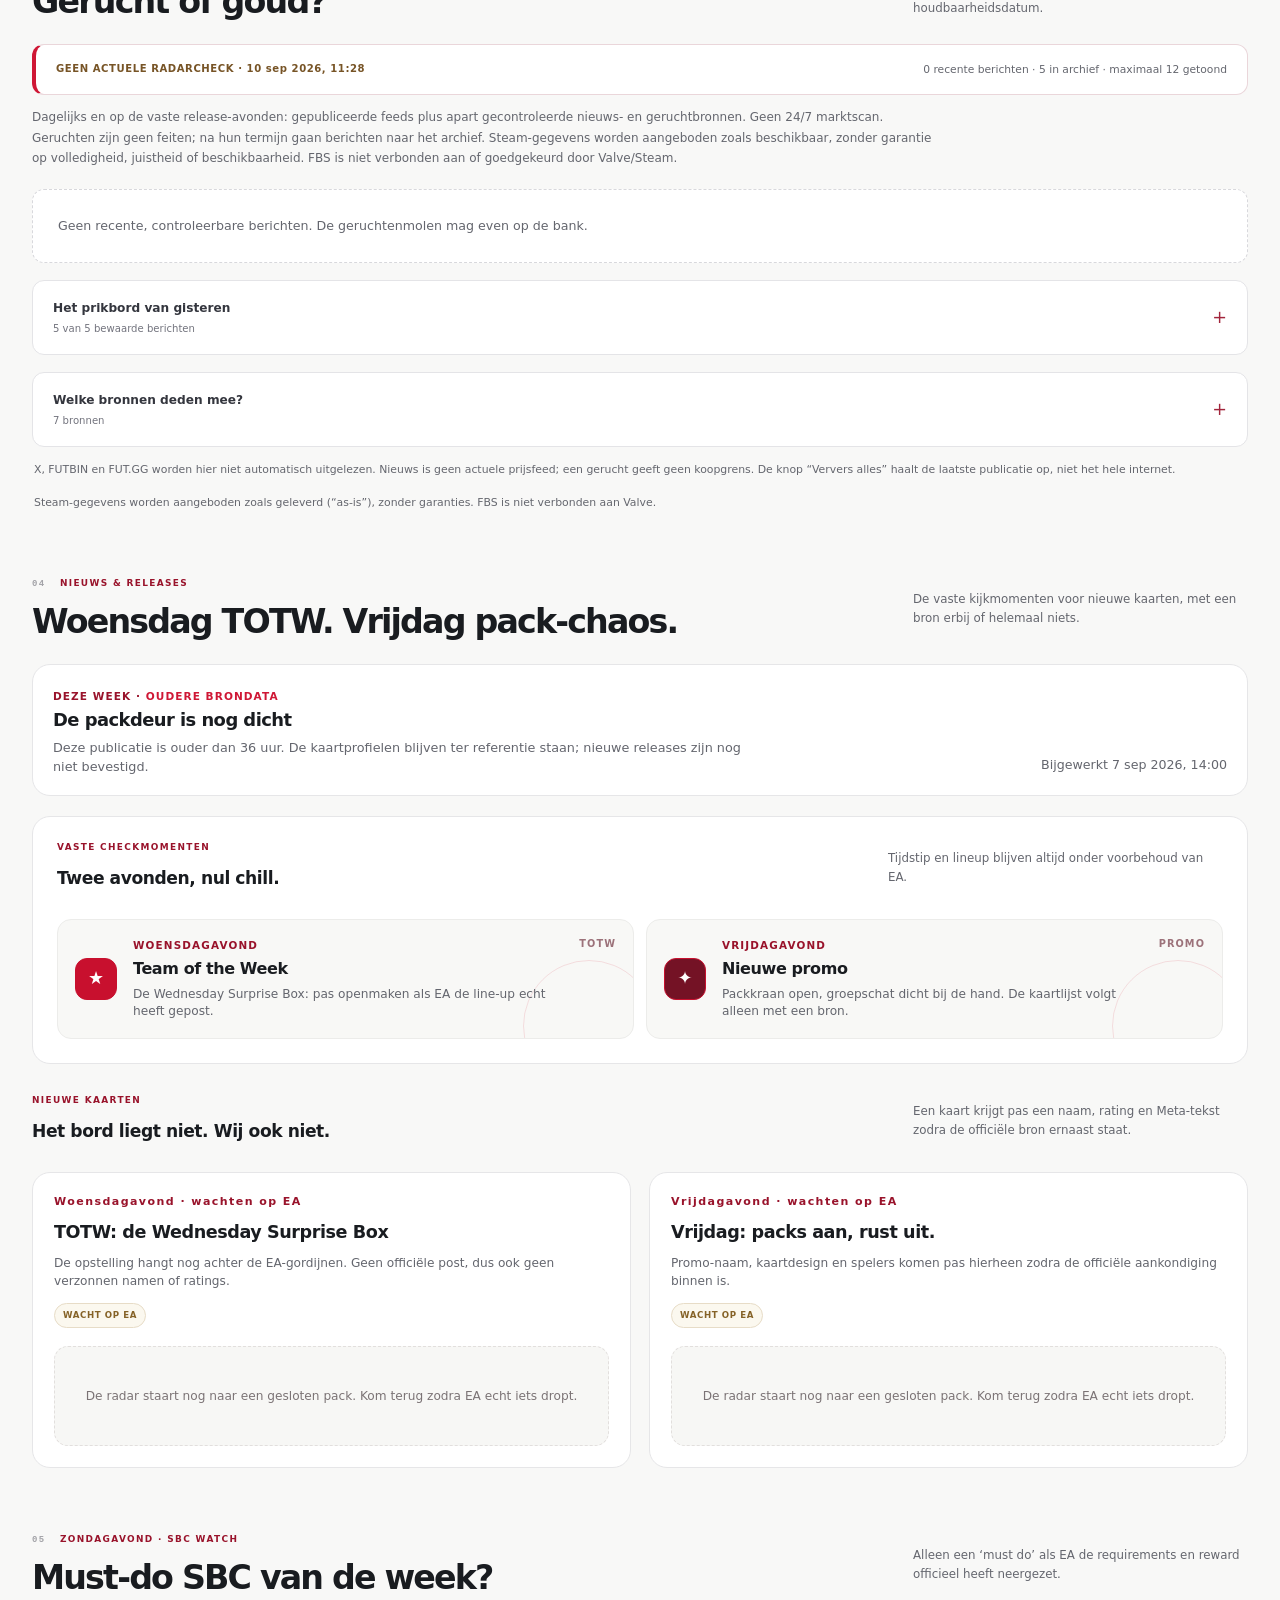
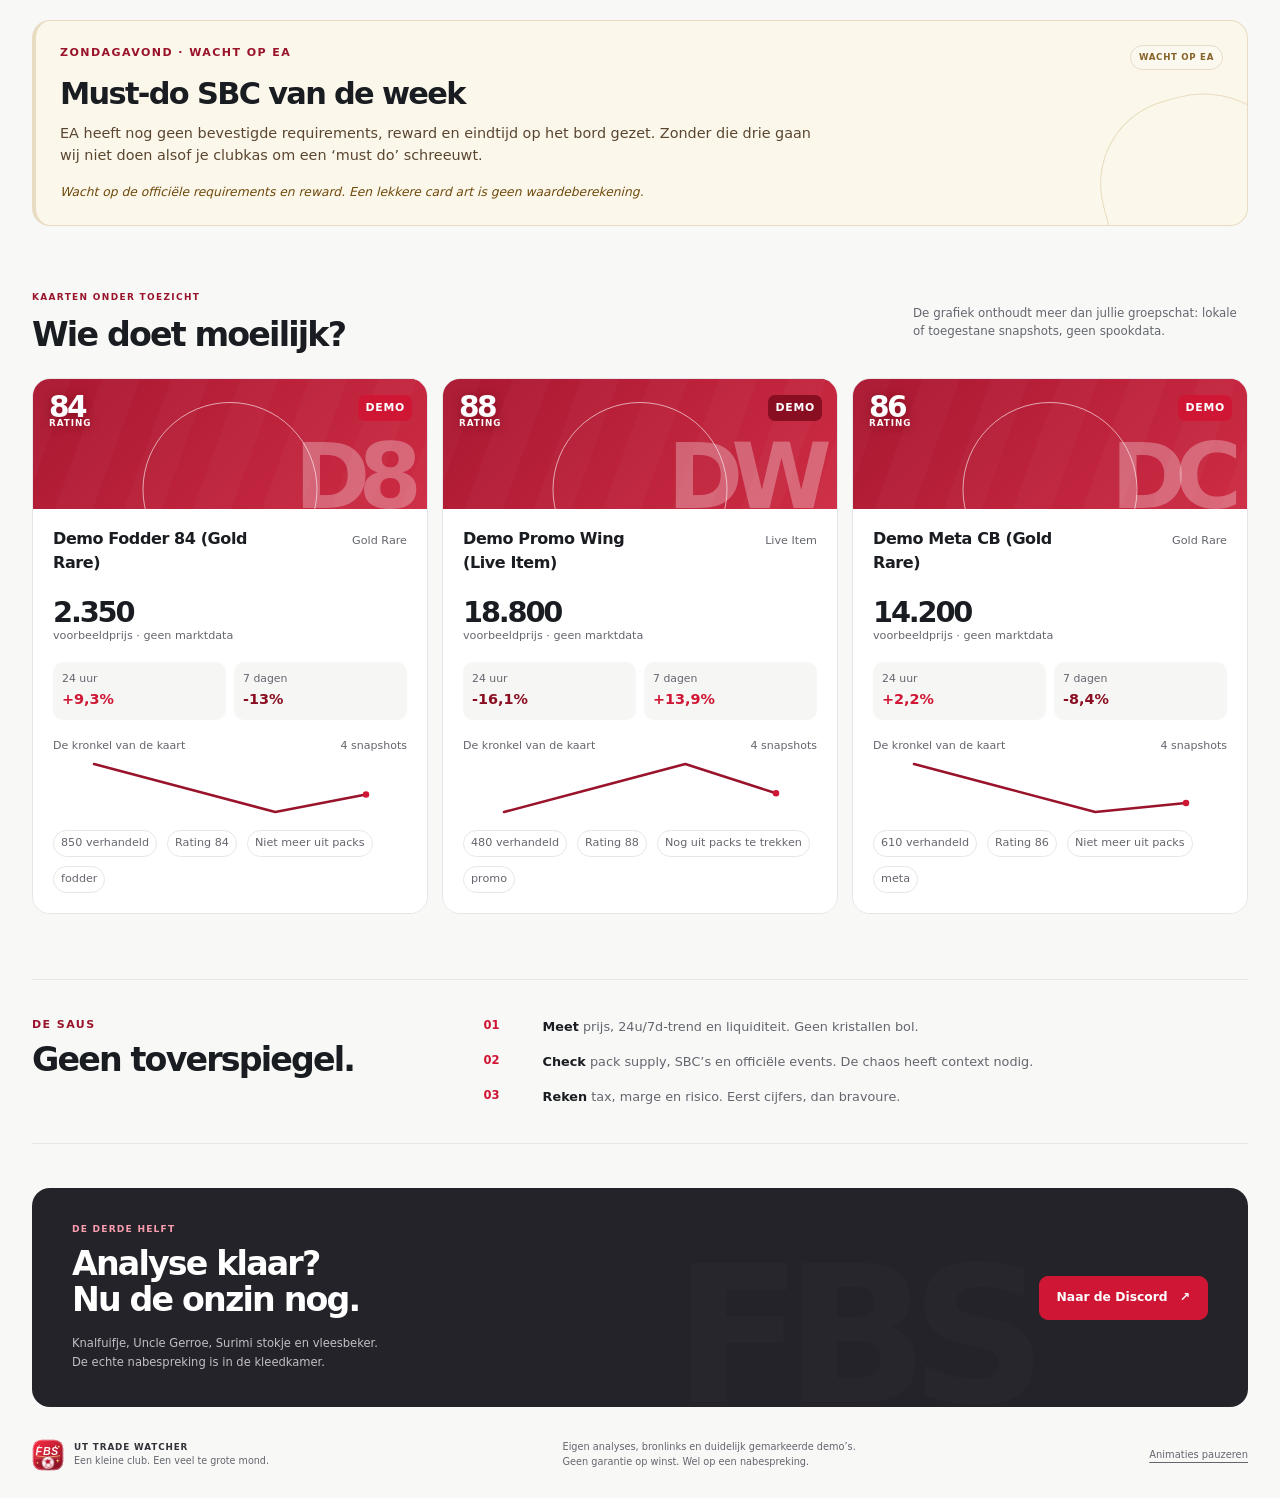
==== commit b9858d9d: "Launch Gerucht of goud news and source radar" ====
--- a/index.html
+++ b/index.html
@@ -9,6 +9,7 @@
     <link rel="icon" href="favicon.svg" type="image/svg+xml">
     <link rel="stylesheet" href="styles.css">
     <link rel="stylesheet" href="dashboard.css?v=daily-squad-1">
+    <link rel="stylesheet" href="radar.css?v=source-radar-1">
   </head>
   <body data-page="dashboard">
     <a class="skip-link" href="#club-dashboard">Direct naar het dashboard</a>
@@ -79,6 +80,7 @@
         <a href="#dutch-gold">Gold &amp; Promo <span aria-hidden="true">✦</span></a>
         <a href="#legends-watch">Legends</a>
         <a href="#marketwatch">Marketwatch</a>
+        <a href="#rumour-radar">Bronradar</a>
         <a href="#release-radar">Releases</a>
         <a href="#sbc-week">SBC van de week</a>
       </nav>
@@ -165,6 +167,27 @@
           <p>Een event is een aanwijzing, geen vrijbrief om je hele clubkas te yeeten.</p>
         </div>
         <div id="watch-grid" class="watch-grid"></div>
+      </section>
+
+      <section id="rumour-radar" class="section rumour-radar" aria-labelledby="rumour-radar-title">
+        <div class="section-head">
+          <div><p class="kicker">DE REDACTIE · FEITEN, GERUCHTEN &amp; GROTE MONDEN</p><h2 id="rumour-radar-title">Gerucht of goud?</h2></div>
+          <p>Een EA-bericht is iets anders dan “een maat van Gerroe zei…”. Hier krijgt elk verhaal z’n eigen label, bron en houdbaarheidsdatum.</p>
+        </div>
+        <div class="radar-overview"><p id="radar-status" class="radar-status" role="status">De laatste gepubliceerde radar ophalen…</p><p id="radar-count" class="radar-count"></p></div>
+        <p id="radar-notice" class="radar-notice">Geplande controles van toegestane bronnen; geen continue of volledige internetmonitor.</p>
+        <div id="radar-grid" class="radar-grid"><p class="radar-empty">De bronnen liggen op de redactietafel. Nog geen actueel signaal geladen.</p></div>
+        <details id="radar-archive" class="radar-archive" hidden>
+          <summary><span>Het prikbord van gisteren<small id="radar-archive-count">Archief · geen actuele signalen</small></span></summary>
+          <div id="radar-archive-grid" class="radar-grid"></div>
+        </details>
+        <details class="radar-sources">
+          <summary><span>Welke bronnen deden mee?<small id="radar-source-count">Bronstatus laden…</small></span></summary>
+          <p id="radar-editorial-note" class="radar-editorial-note">De hercontrolegrens is onze controletermijn, niet een deadline van EA.</p>
+          <div id="radar-sources-grid" class="radar-source-grid"></div>
+        </details>
+        <p class="radar-limit-note">X, FUTBIN en FUT.GG worden hier niet automatisch uitgelezen. Nieuws is geen actuele prijsfeed; een gerucht geeft geen koopgrens. De knop “Ververs alles” haalt de laatste publicatie op, niet het hele internet.</p>
+        <p class="radar-limit-note">Steam-gegevens worden aangeboden zoals geleverd (“as-is”), zonder garanties. FBS is niet verbonden aan Valve.</p>
       </section>
 
       <section id="release-radar" class="section release-radar-section" aria-labelledby="release-radar-title">
@@ -255,7 +278,8 @@
     <script src="card-art.js?v=daily-squad-1" defer></script>
     <script src="app.js?v=daily-squad-1" defer></script>
     <script src="watch.js?v=daily-squad-1" defer></script>
+    <script src="radar.js?v=source-radar-1" defer></script>
     <script src="news.js?v=daily-squad-1" defer></script>
-    <script src="motion.js?v=daily-squad-1" defer></script>
+    <script src="motion.js?v=source-radar-1" defer></script>
   </body>
 </html>
--- a/radar.css
+++ b/radar.css
@@ -0,0 +1,57 @@
+/* Rumour & Bronradar: status is always expressed in words, not colour alone. */
+.rumour-radar .section-head { margin-bottom: 20px; }
+.radar-overview { display: flex; flex-wrap: wrap; align-items: center; justify-content: space-between; gap: 10px 22px; padding: 16px 20px; border: 1px solid #ead6da; border-left: 4px solid #cf1735; border-radius: 12px; background: #fff; }
+.radar-status { margin: 0; color: #9b1730; font-size: .63rem; line-height: 1.65; font-weight: 750; letter-spacing: .055em; }
+.radar-status[data-state="stale"] { color: #775426; }
+.radar-count { margin: 0; color: #64666e; font-size: .67rem; line-height: 1.6; }
+.radar-notice { max-width: 900px; margin: 12px 0 20px; color: #64666e; font-size: .75rem; line-height: 1.7; }
+.radar-grid { display: grid; grid-template-columns: repeat(2, minmax(0, 1fr)); gap: 16px; }
+.radar-card { min-width: 0; padding: 25px; border: 1px solid #e6e6e8; border-radius: 15px; background: #fff; box-shadow: 0 3px 12px #191c2003; transition: border-color .2s, box-shadow .2s; }
+.radar-card:hover { border-color: #d5b6bd; box-shadow: 0 8px 24px #7e172009; }
+.radar-card-top { display: flex; flex-wrap: wrap; align-items: center; gap: 8px; margin-bottom: 18px; }
+.radar-badge { display: inline-block; padding: 6px 9px; border-radius: 5px; background: #f0f1f5; color: #414966; font-size: .57rem; line-height: 1.5; letter-spacing: .035em; font-weight: 750; }
+.radar-card--confirmed_official .radar-badge { background: #cf1735; color: #fff; }
+.radar-card--rumour .radar-badge { background: #fff1d8; color: #75500e; border: 1px dashed #c19a56; }
+.radar-card--opinion .radar-badge { background: #f0edf5; color: #65496e; }
+.radar-archive-label { color: #74747c; font-size: .55rem; font-weight: 750; letter-spacing: .06em; }
+.radar-card h3 { margin: 0 0 12px; font-size: 1.18rem; line-height: 1.35; letter-spacing: -.025em; overflow-wrap: anywhere; }
+.radar-summary { color: #51545e; font-size: .79rem; line-height: 1.75; margin: 0 0 14px; }
+.radar-warning, .radar-expired { color: #76501c; font-size: .7rem; line-height: 1.65; margin: 10px 0; }
+.radar-impact { margin: 17px 0; padding: 14px 16px; border-left: 2px solid #d9bbc2; background: #faf6f7; border-radius: 0 7px 7px 0; }
+.radar-impact strong { color: #8e1b30; font-size: .68rem; }
+.radar-impact p { color: #58525a; font-size: .73rem; line-height: 1.65; margin: 7px 0 0; }
+.radar-dates, .radar-source-dates { display: grid; grid-template-columns: repeat(3, minmax(0, 1fr)); gap: 14px 12px; margin: 20px 0 0; padding-top: 14px; border-top: 1px solid #eeeef0; }
+.radar-date { min-width: 0; }
+.radar-date dt { color: #70727b; font-size: .6rem; line-height: 1.5; margin-bottom: 5px; }
+.radar-date dd { margin: 0; color: #3c404a; font-size: .64rem; line-height: 1.6; overflow-wrap: anywhere; }
+.radar-card-links { display: flex; flex-wrap: wrap; gap: 8px 20px; margin-top: 14px; }
+.radar-link { display: inline-flex; align-items: center; min-height: 32px; padding: 5px 0; color: #9b1730; font-size: .68rem; line-height: 1.5; text-decoration-thickness: 1px; text-underline-offset: 4px; overflow-wrap: anywhere; }
+.radar-link:hover { color: #cf1735; }
+.rumour-radar a:focus-visible, .rumour-radar summary:focus-visible { outline: 3px solid #b71937; outline-offset: 5px; border-radius: 4px; }
+.radar-empty { grid-column: 1 / -1; margin: 0; padding: 25px; border: 1px dashed #d8d8dc; border-radius: 12px; color: #64666e; background: #fff; font-size: .79rem; line-height: 1.75; }
+.radar-archive, .radar-sources { margin-top: 17px; border: 1px solid #e4e4e7; border-radius: 12px; background: #fff; }
+.radar-archive > summary, .radar-sources > summary { display: flex; align-items: center; justify-content: space-between; gap: 15px; padding: 18px 20px; min-height: 50px; color: #34363e; font-size: .76rem; font-weight: 650; list-style: none; }
+.radar-archive > summary::after, .radar-sources > summary::after { content: "+"; color: #a2253c; font-size: 1.1rem; font-weight: 400; }
+.radar-archive[open] > summary::after, .radar-sources[open] > summary::after { content: "−"; }
+.radar-archive > summary small, .radar-sources > summary small { display: block; margin-top: 4px; color: #72737d; font-size: .63rem; font-weight: 400; }
+.radar-archive .radar-grid { padding: 0 18px 18px; }
+.radar-card--archived { background: #fafafa; border-color: #e8e8e8; box-shadow: none; }
+.radar-card--archived .radar-badge { opacity: .8; }
+.radar-source-grid { display: grid; grid-template-columns: repeat(2, minmax(0, 1fr)); gap: 12px; padding: 0 18px 18px; }
+.radar-source { min-width: 0; padding: 18px; border: 1px solid #e9e9eb; border-radius: 9px; background: #fcfcfc; }
+.radar-source-top { display: flex; flex-wrap: wrap; gap: 8px 15px; align-items: center; justify-content: space-between; }
+.radar-source h4 { font-size: .85rem; letter-spacing: -.02em; margin: 0; }
+.radar-source-state { color: #505769; background: #f0f1f4; border-radius: 4px; padding: 5px 7px; font-size: .52rem; line-height: 1.5; font-weight: 750; letter-spacing: .03em; }
+.radar-source[data-state="unavailable"] .radar-source-state { color: #8c263a; background: #faedf0; }
+.radar-source[data-state="manual_only"] .radar-source-state { color: #765522; background: #f8f1e7; }
+.radar-source[data-state="disabled"] .radar-source-state { color: #65666f; background: #eeeeef; }
+.radar-source-detail, .radar-source-stale { color: #64666e; font-size: .7rem; line-height: 1.65; margin: 12px 0 0; }
+.radar-source-stale { color: #775426; }
+.radar-source-usage { color: #72717a; font-size: .64rem; line-height: 1.7; margin: 8px 0 0; border-left: 2px solid #ddd6d8; padding-left: 10px; }
+.radar-editorial-note { margin: 0; padding: 0 20px 18px; color: #64666e; font-size: .7rem; line-height: 1.7; }
+.radar-source-dates { grid-template-columns: 1fr 1fr; margin-top: 14px; }
+.radar-limit-note { margin: 14px 2px 0; color: #64666e; font-size: .68rem; line-height: 1.7; }
+@media (max-width: 800px) { .radar-grid, .radar-source-grid { grid-template-columns: minmax(0, 1fr); } }
+@media (max-width: 440px) { .radar-card { padding: 20px; } .radar-dates { grid-template-columns: 1fr 1fr; } .radar-overview { padding: 15px; } .radar-card-links { gap: 4px 14px; } .radar-link { min-height: 44px; } .radar-source-grid, .radar-archive .radar-grid { padding: 0 10px 10px; } }
+@media (prefers-reduced-motion: reduce) { .radar-card { transition: none; } }
+body.motion-paused .radar-card { transition: none; }
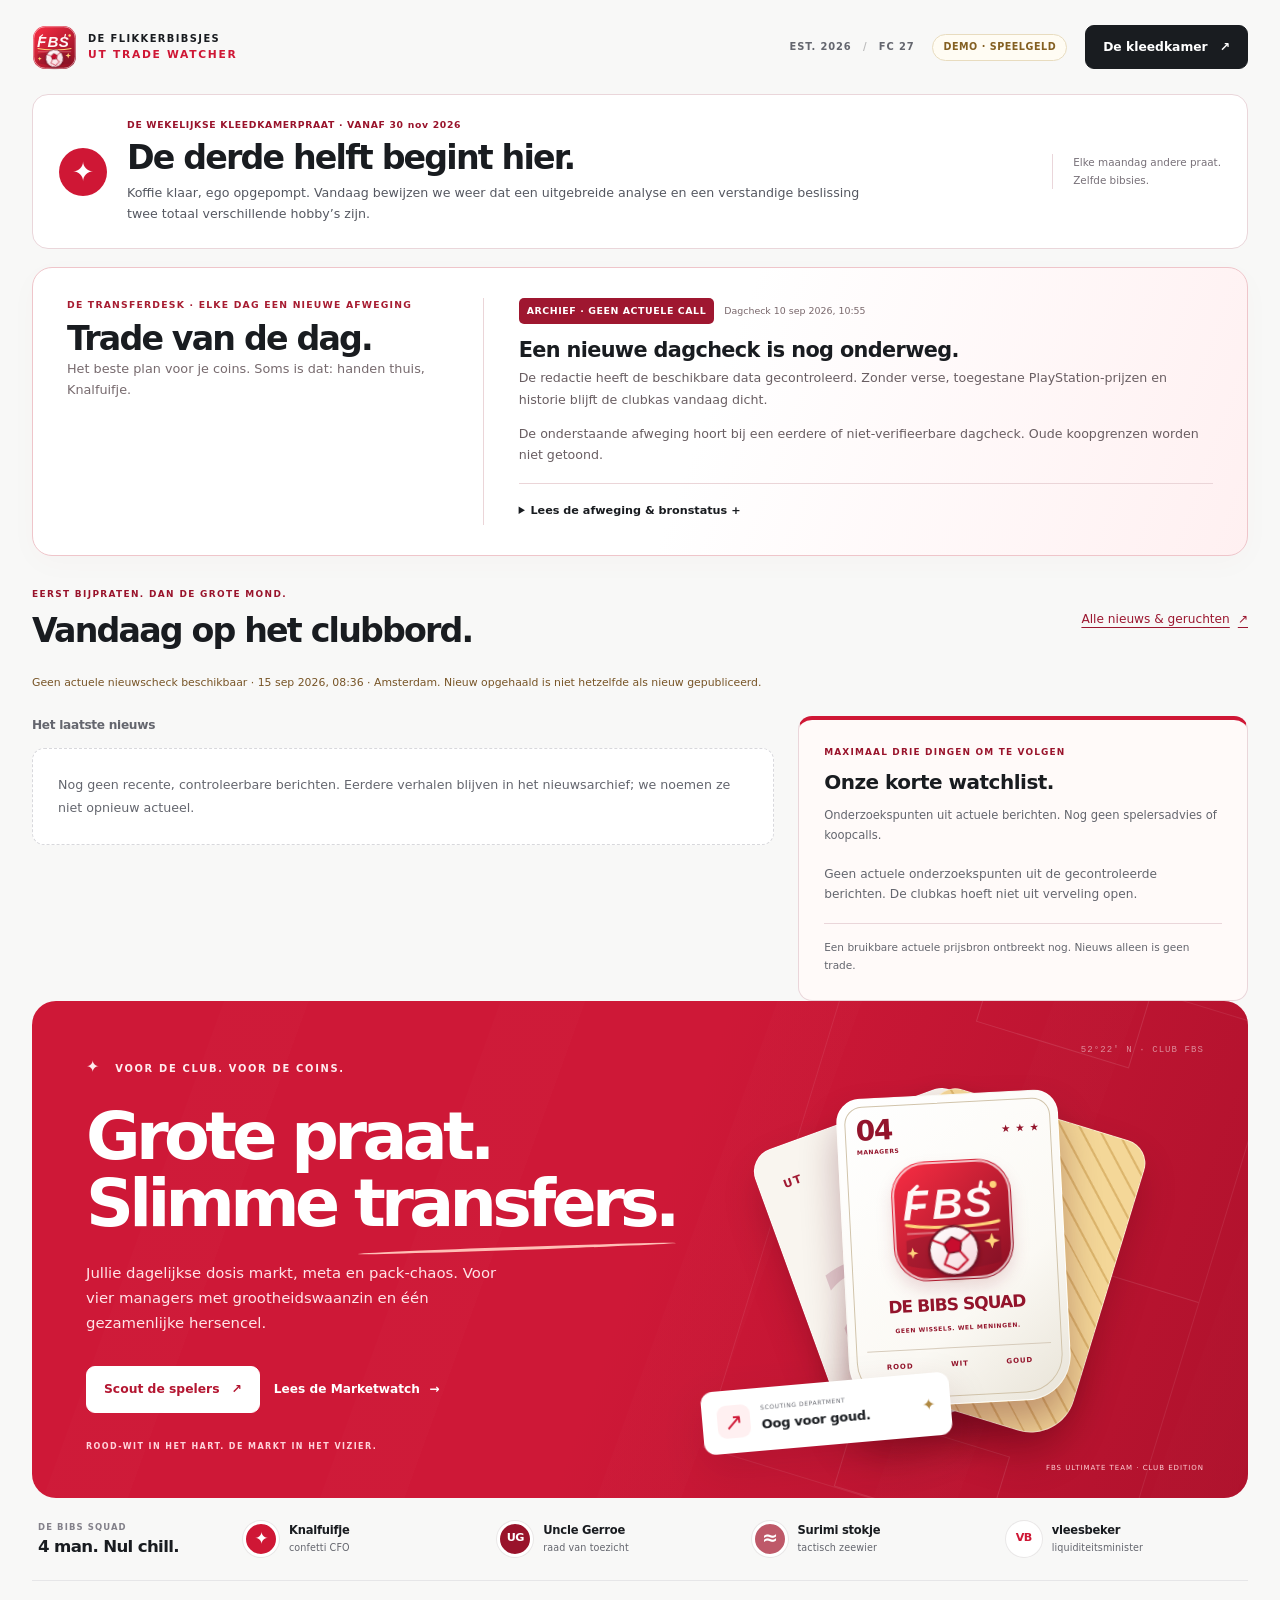
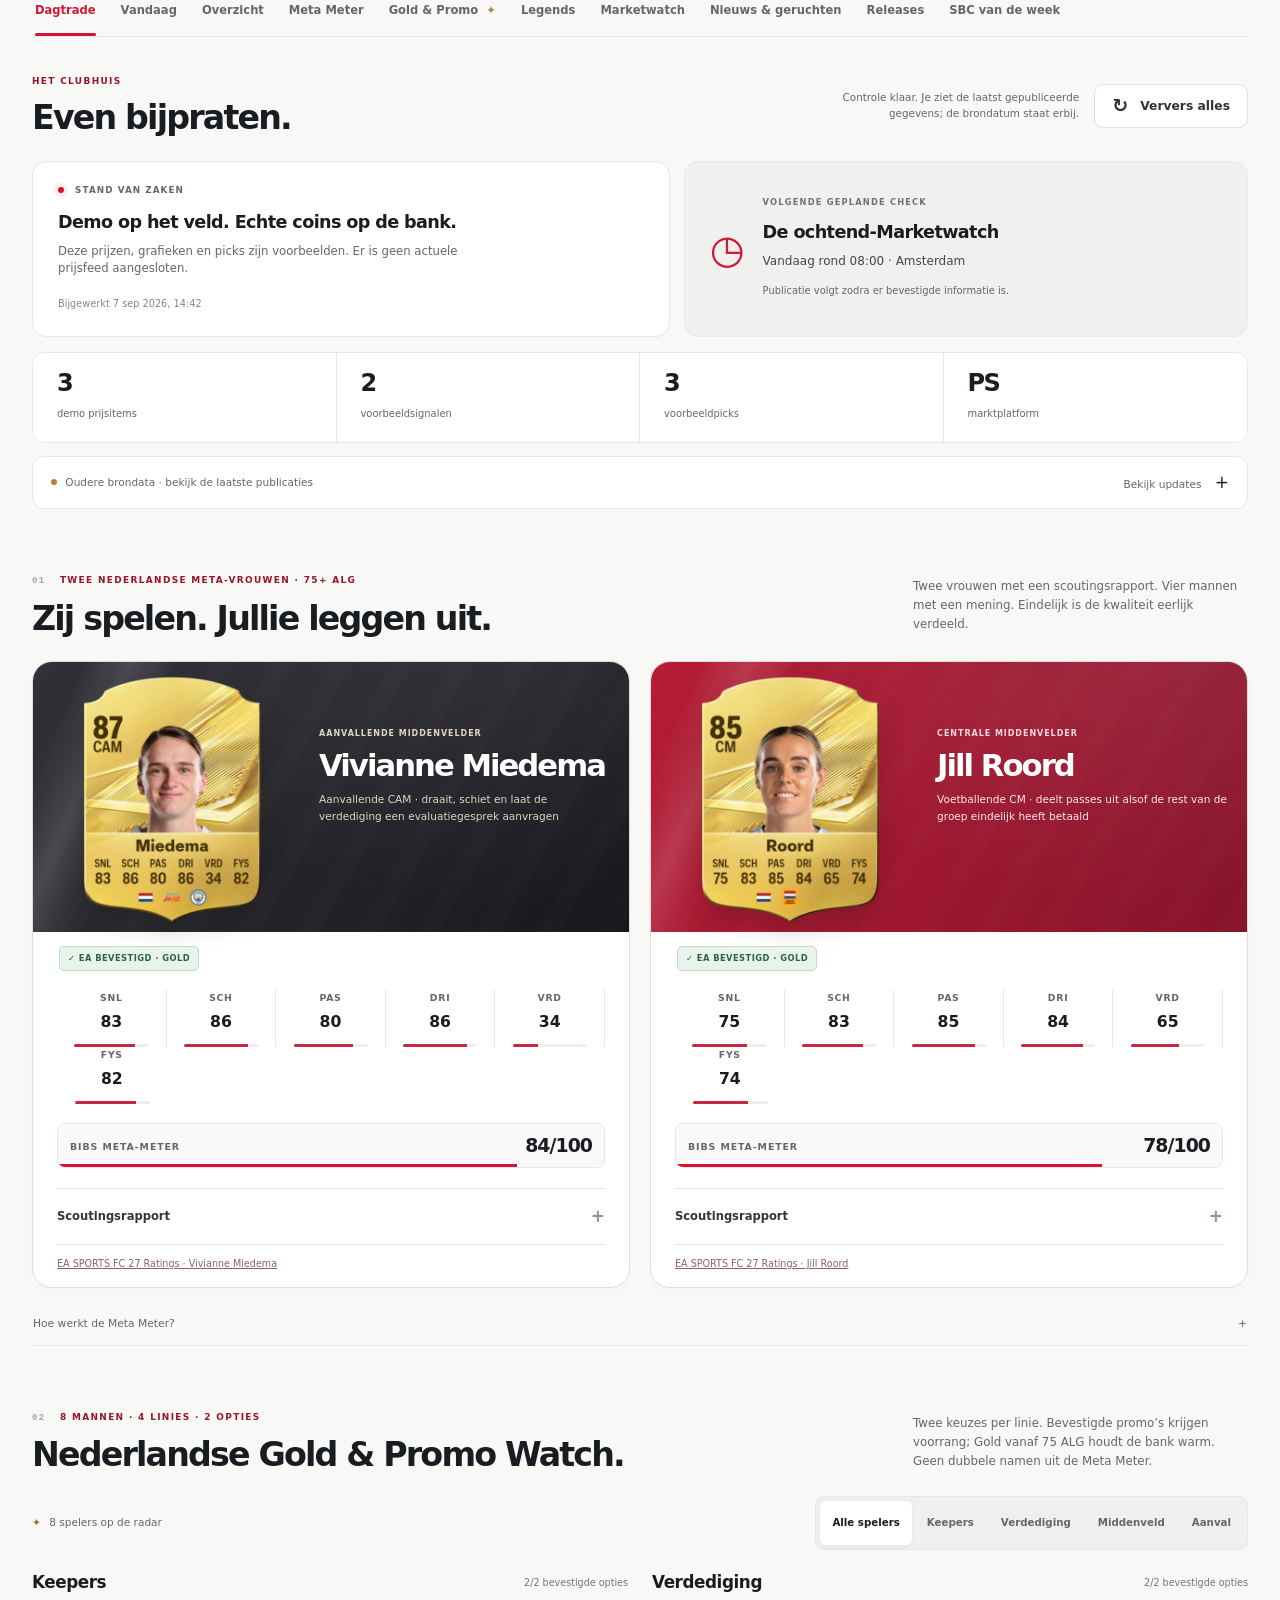
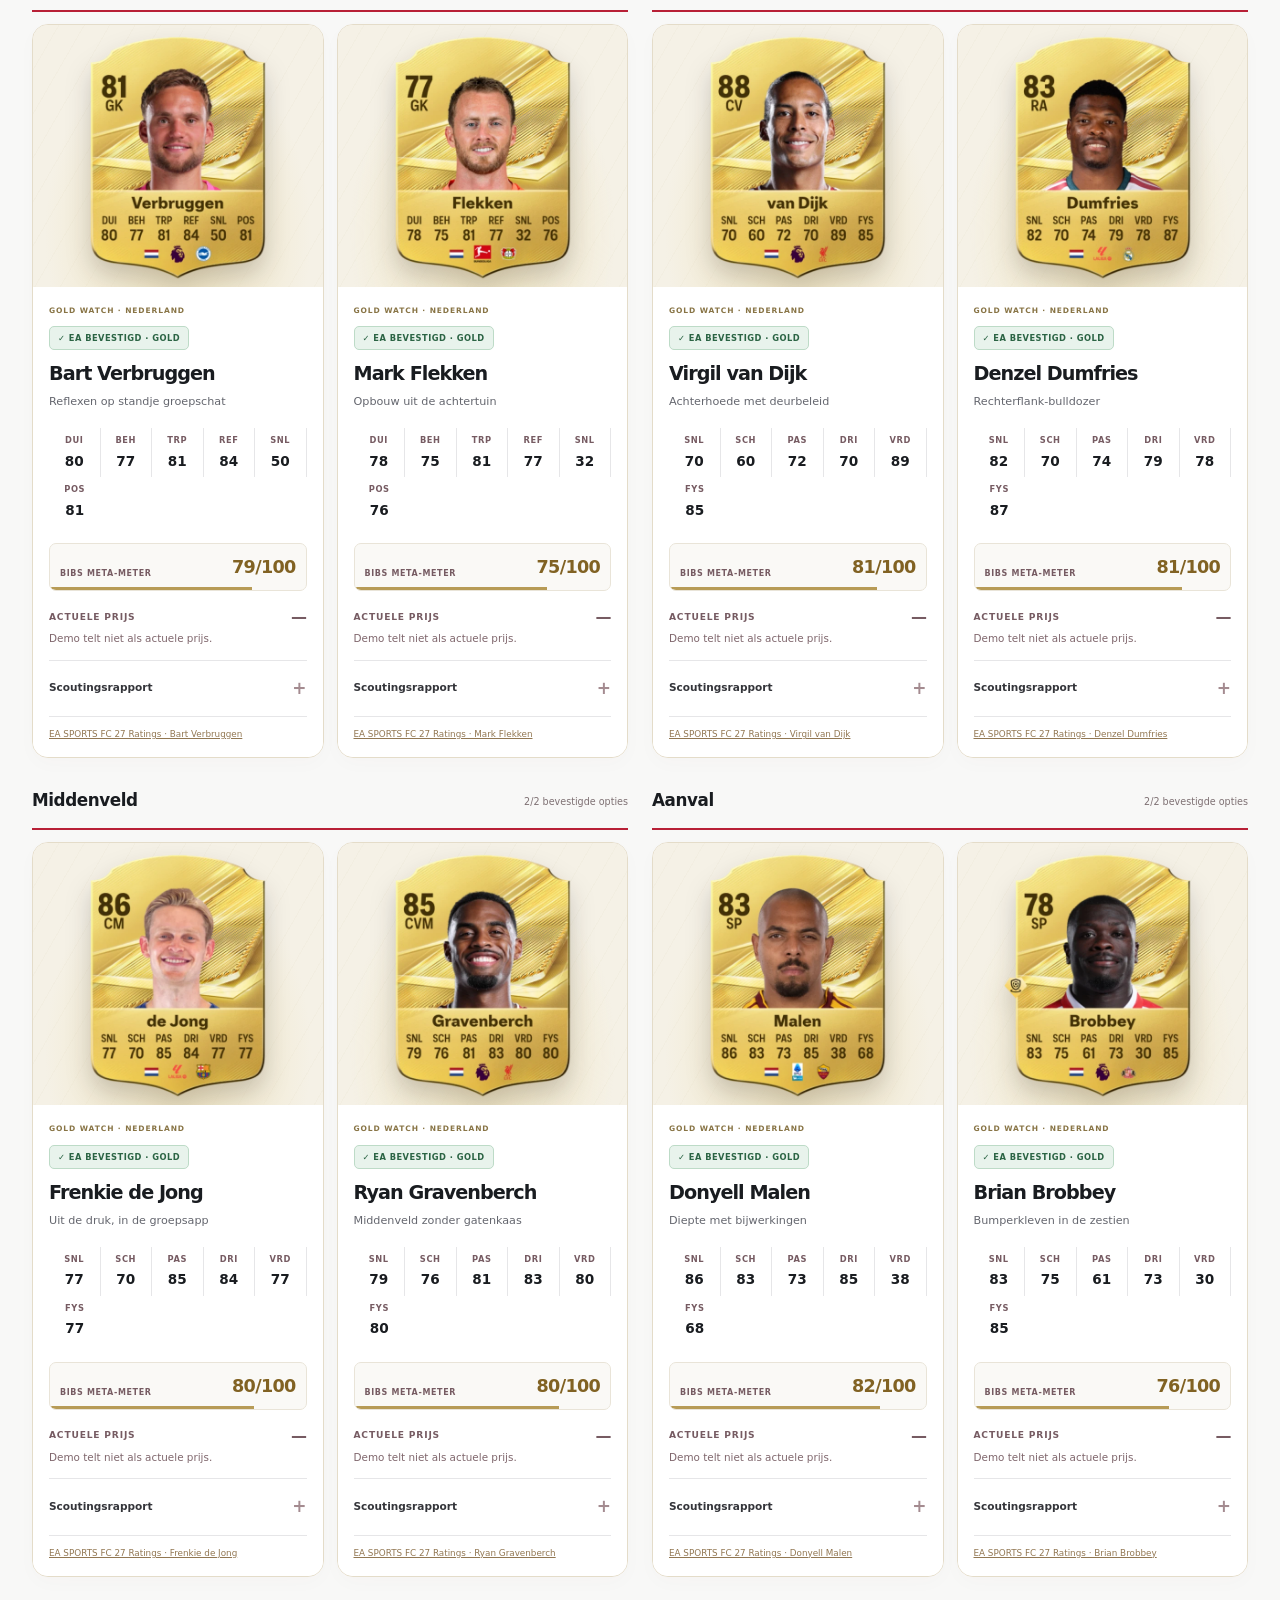
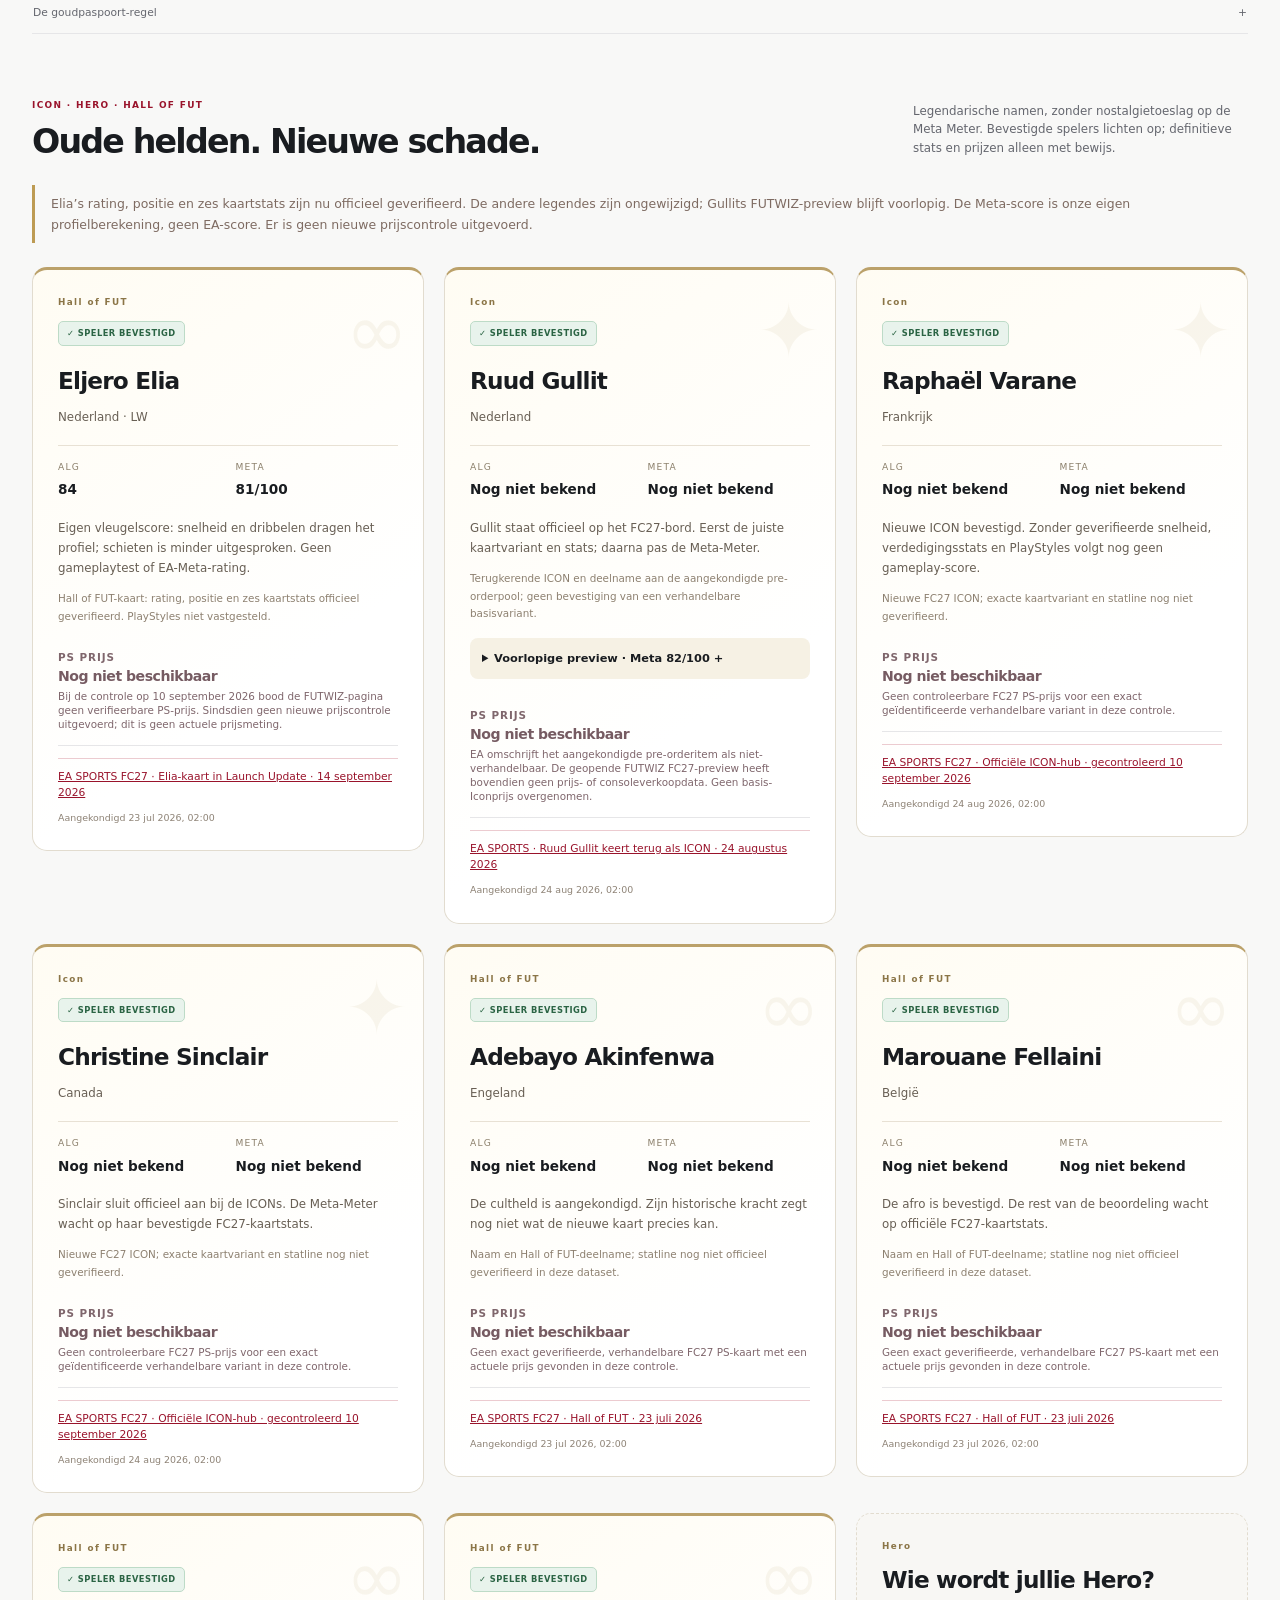
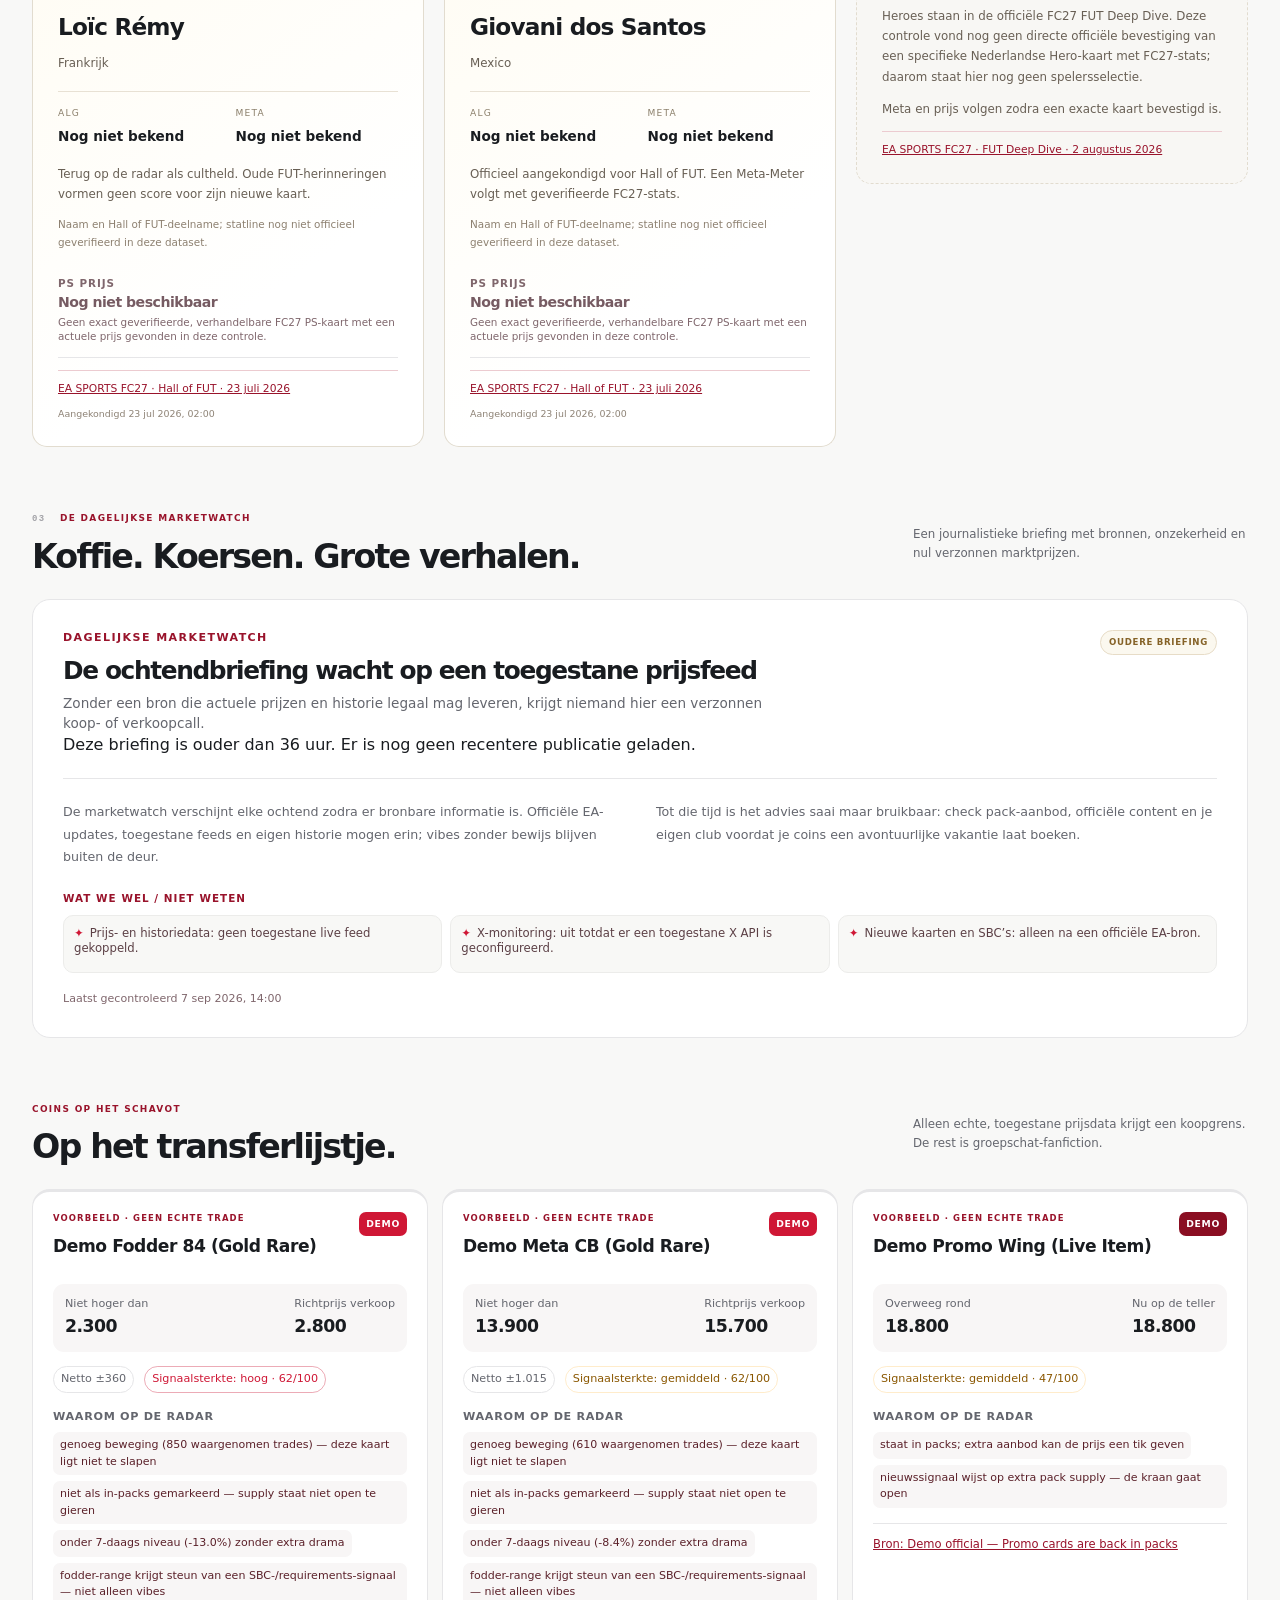
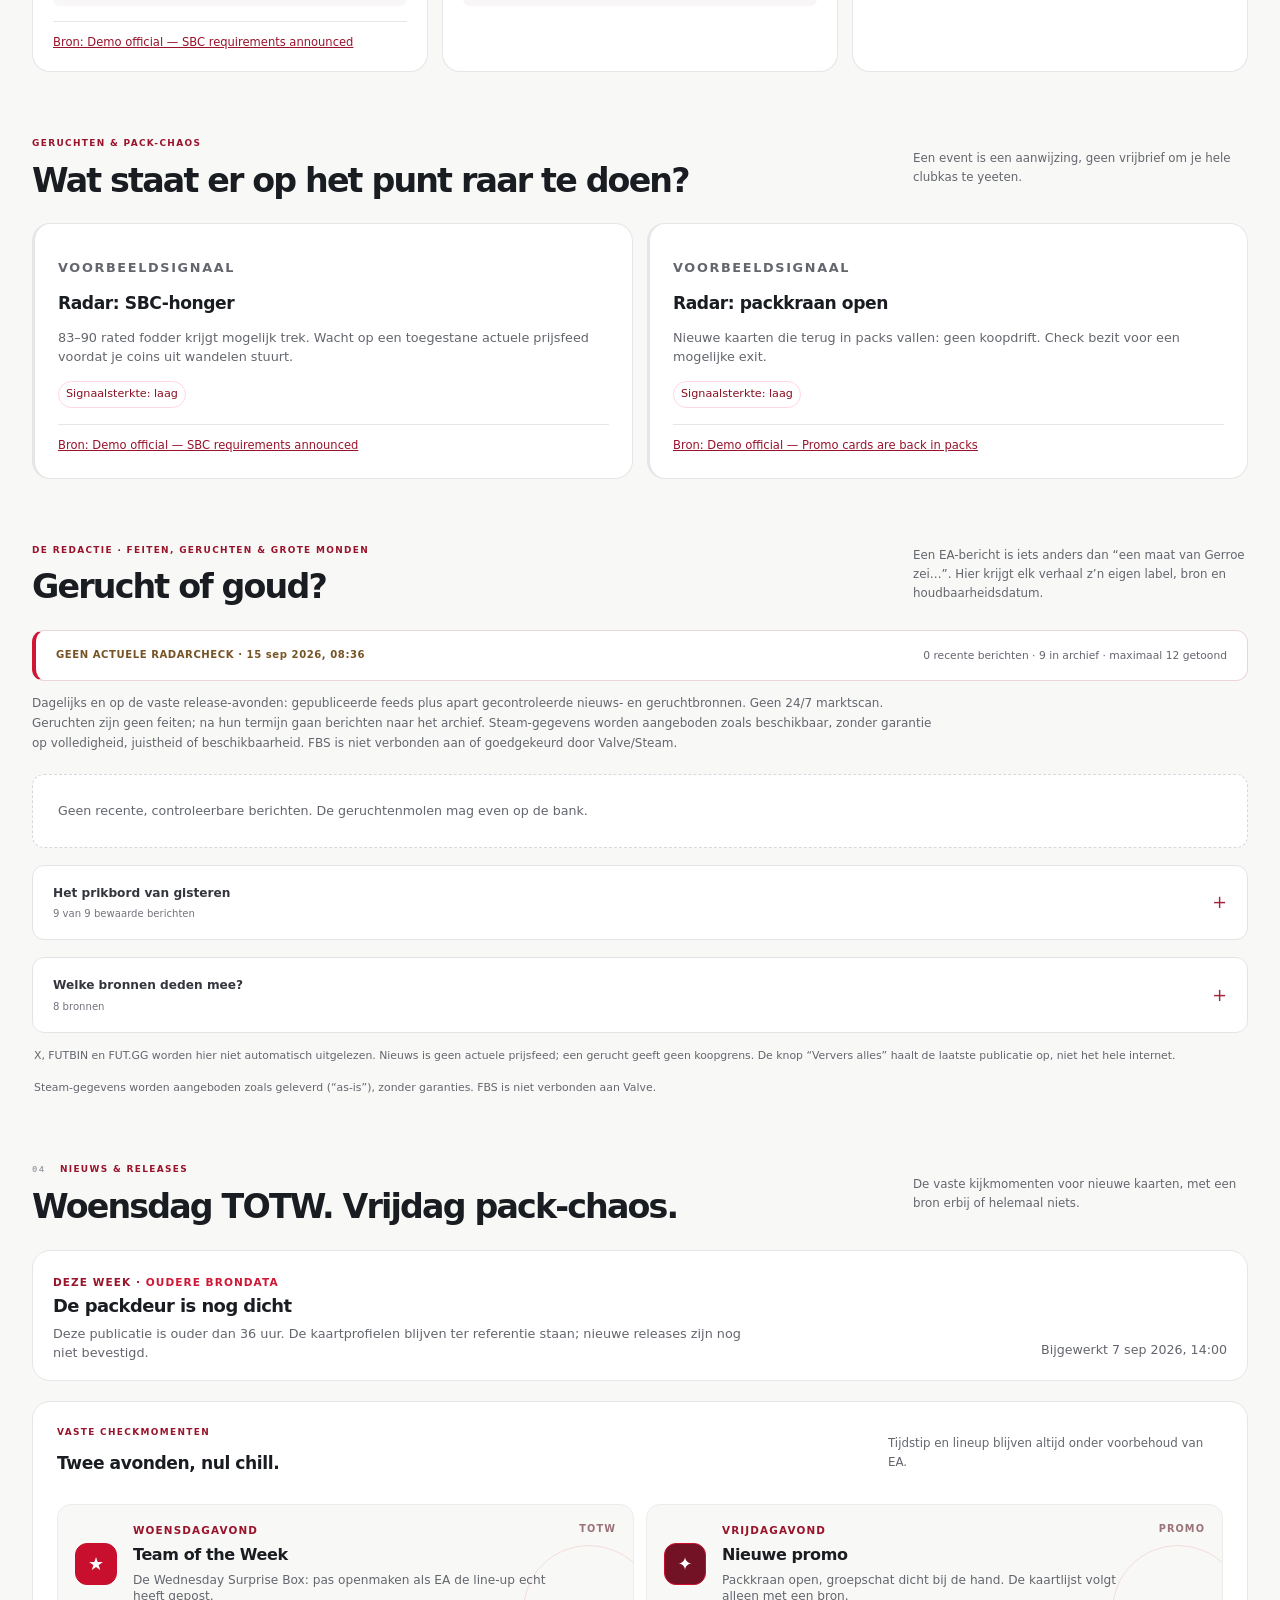
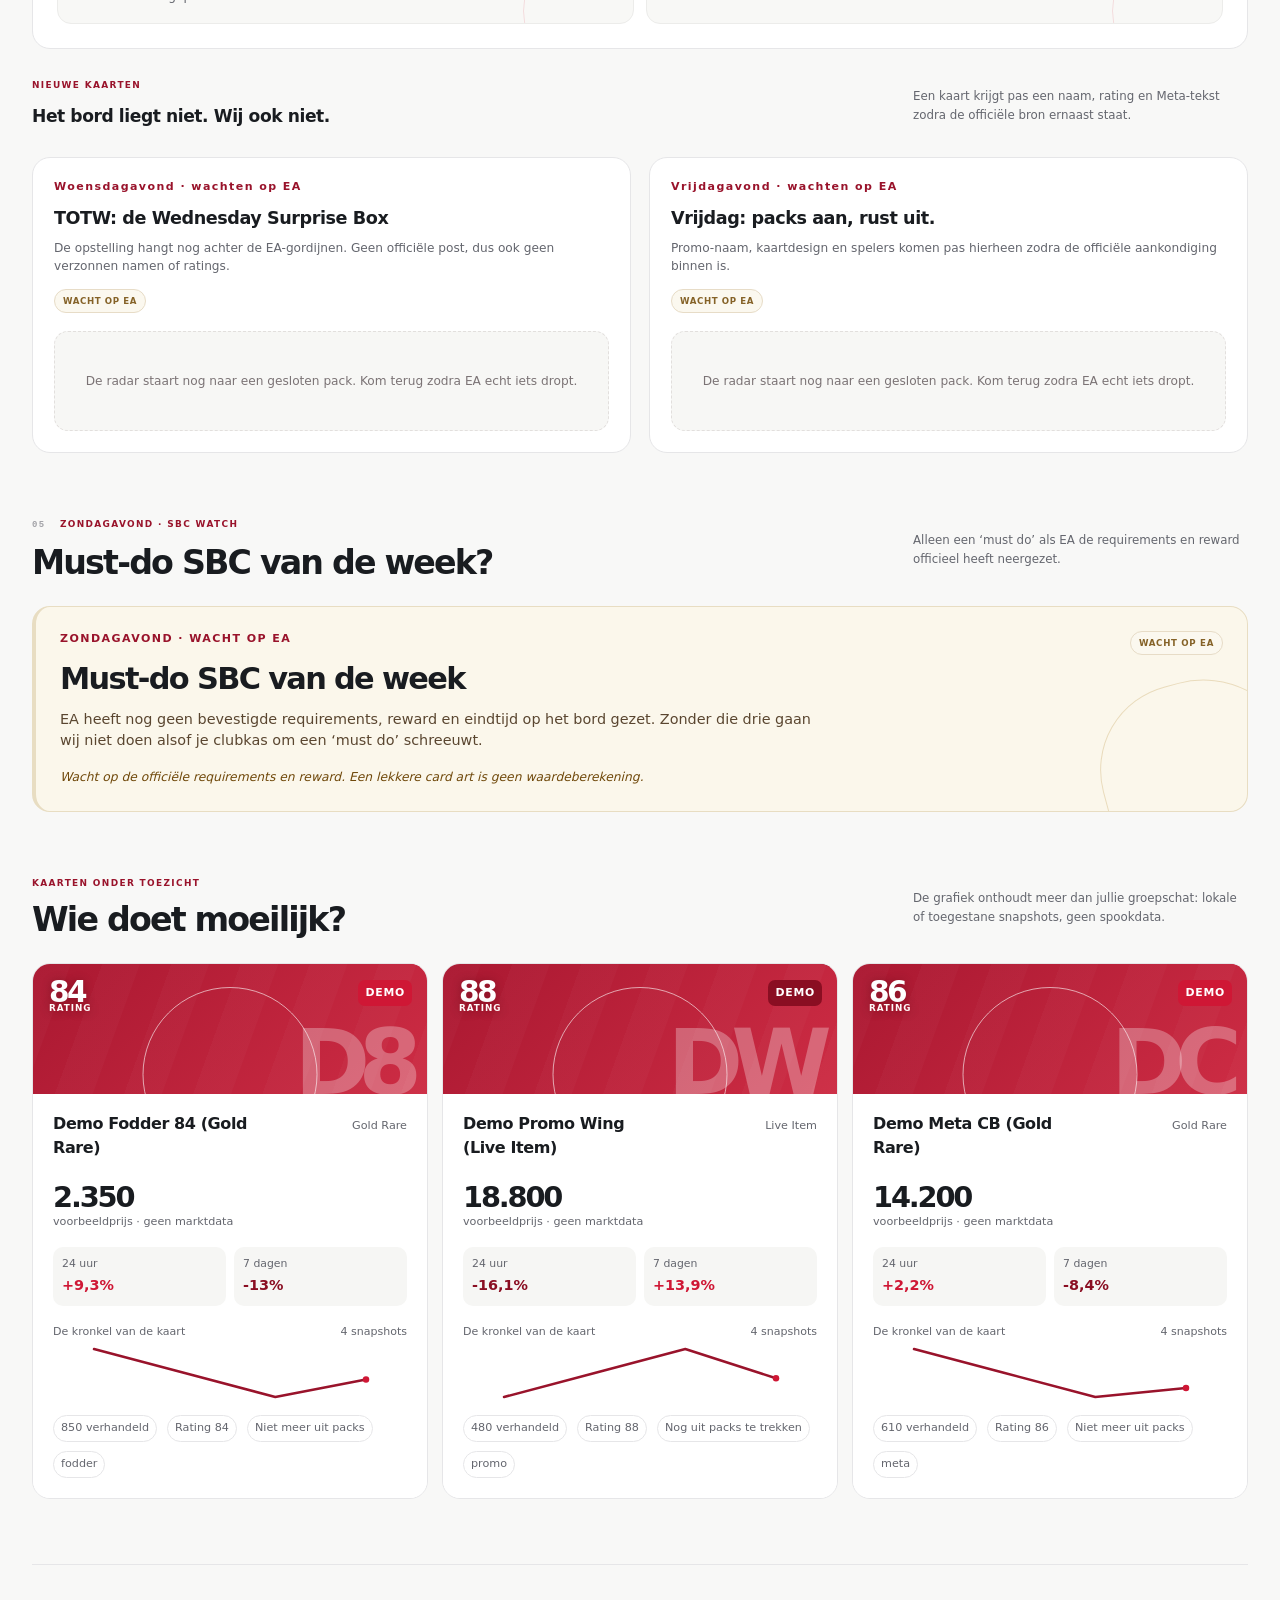
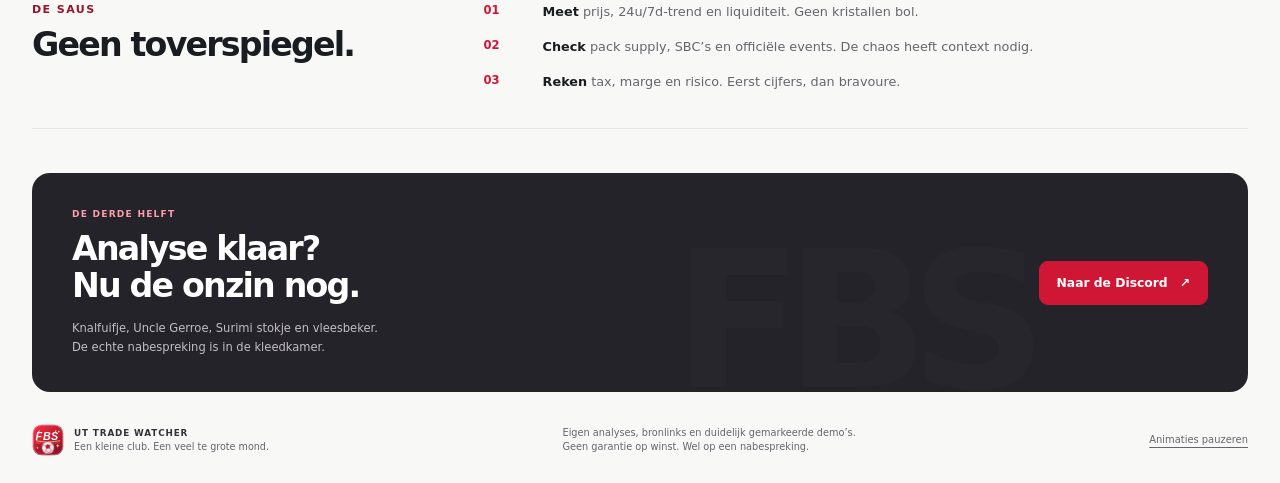
==== commit c5421b10: "Add weekly Bibsies welcome and compact daily news briefing" ====
--- a/index.html
+++ b/index.html
@@ -9,7 +9,7 @@
     <link rel="icon" href="favicon.svg" type="image/svg+xml">
     <link rel="stylesheet" href="styles.css">
     <link rel="stylesheet" href="dashboard.css?v=daily-squad-1">
-    <link rel="stylesheet" href="radar.css?v=source-radar-1">
+    <link rel="stylesheet" href="radar.css?v=bibs-briefing-1">
   </head>
   <body data-page="dashboard">
     <a class="skip-link" href="#club-dashboard">Direct naar het dashboard</a>
@@ -26,9 +26,24 @@
         </div>
       </header>
 
+      <aside class="bibs-welcome" aria-labelledby="bibs-welcome-title">
+        <span class="bibs-welcome-mark" aria-hidden="true">✦</span>
+        <div><p id="bibs-welcome-label" class="kicker">DE WEKELIJKSE KLEEDKAMERPRAAT</p><h2 id="bibs-welcome-title">Welkom terug, bibsies.</h2><p id="bibs-welcome-copy">Vier managers, één kleedkamer en meer praatjes dan prijzen. Schuif aan.</p></div>
+        <span class="bibs-welcome-note">Elke maandag andere praat.<br>Zelfde bibsies.</span>
+      </aside>
+
       <section id="trade-of-day" class="daily-trade section" aria-labelledby="daily-trade-title">
         <div class="daily-trade-heading"><p class="kicker">DE TRANSFERDESK · ELKE DAG EEN NIEUWE AFWEGING</p><h2 id="daily-trade-title">Trade van de dag.</h2><p>Het beste plan voor je coins. Soms is dat: handen thuis, Knalfuifje.</p></div>
         <div id="daily-trade-card" aria-live="polite"><p>De transferdesk haalt de laatste dagcheck op…</p></div>
+      </section>
+
+      <section id="today-briefing" class="section today-briefing" aria-labelledby="today-briefing-title">
+        <div class="section-head"><div><p class="kicker">EERST BIJPRATEN. DAN DE GROTE MOND.</p><h2 id="today-briefing-title">Vandaag op het clubbord.</h2></div><a class="briefing-more" href="#rumour-radar">Alle nieuws &amp; geruchten <span aria-hidden="true">↗</span></a></div>
+        <p id="briefing-status" class="briefing-status" role="status">De laatste gepubliceerde nieuwscheck wordt opgehaald…</p>
+        <div class="briefing-columns">
+          <div><h3 class="briefing-column-title">Het laatste nieuws</h3><div id="briefing-news" class="briefing-news"><p class="radar-empty">De redactie haalt de berichten op.</p></div></div>
+          <aside class="briefing-watch" aria-labelledby="briefing-watch-title"><p class="kicker">MAXIMAAL DRIE DINGEN OM TE VOLGEN</p><h3 id="briefing-watch-title">Onze korte watchlist.</h3><p class="briefing-watch-intro">Onderzoekspunten uit actuele berichten. Nog geen spelersadvies of koopcalls.</p><ol id="briefing-watchlist" class="briefing-watchlist"><li>We wachten op controleerbare berichten.</li></ol><p class="briefing-watch-note">Een bruikbare actuele prijsbron ontbreekt nog. Nieuws alleen is geen trade.</p></aside>
+        </div>
       </section>
 
       <section class="hero" aria-labelledby="page-title">
@@ -75,12 +90,13 @@
 
       <nav class="section-nav" aria-label="Dashboardonderdelen">
         <a class="is-active" href="#trade-of-day" aria-current="location">Dagtrade</a>
+        <a href="#today-briefing">Vandaag</a>
         <a href="#club-dashboard">Overzicht</a>
         <a href="#meta-watch">Meta Meter</a>
         <a href="#dutch-gold">Gold &amp; Promo <span aria-hidden="true">✦</span></a>
         <a href="#legends-watch">Legends</a>
         <a href="#marketwatch">Marketwatch</a>
-        <a href="#rumour-radar">Bronradar</a>
+        <a href="#rumour-radar">Nieuws &amp; geruchten</a>
         <a href="#release-radar">Releases</a>
         <a href="#sbc-week">SBC van de week</a>
       </nav>
@@ -276,9 +292,9 @@
     <noscript><p class="shell">Schakel JavaScript in om de spelerskaarten en gepubliceerde updates te bekijken.</p></noscript>
     <script src="refresh.js?v=daily-squad-1" defer></script>
     <script src="card-art.js?v=daily-squad-1" defer></script>
-    <script src="app.js?v=daily-squad-1" defer></script>
+    <script src="app.js?v=bibs-briefing-1" defer></script>
     <script src="watch.js?v=daily-squad-1" defer></script>
-    <script src="radar.js?v=source-radar-1" defer></script>
+    <script src="radar.js?v=bibs-briefing-1" defer></script>
     <script src="news.js?v=daily-squad-1" defer></script>
     <script src="motion.js?v=source-radar-1" defer></script>
   </body>
--- a/radar.css
+++ b/radar.css
@@ -55,3 +55,58 @@
 @media (max-width: 440px) { .radar-card { padding: 20px; } .radar-dates { grid-template-columns: 1fr 1fr; } .radar-overview { padding: 15px; } .radar-card-links { gap: 4px 14px; } .radar-link { min-height: 44px; } .radar-source-grid, .radar-archive .radar-grid { padding: 0 10px 10px; } }
 @media (prefers-reduced-motion: reduce) { .radar-card { transition: none; } }
 body.motion-paused .radar-card { transition: none; }
+
+/* Compact front page briefing. The existing club/card sections stay intact. */
+.bibs-welcome { display: flex; align-items: center; gap: 20px; padding: 23px 26px; border: 1px solid #ead6da; border-radius: 16px; background: #fff; }
+.bibs-welcome-mark { display: grid; place-items: center; flex: 0 0 48px; height: 48px; border-radius: 50%; background: #cf1735; color: #fff; font-size: 1.65rem; }
+.bibs-welcome { margin-bottom: 18px; }
+.bibs-welcome > div { min-width: 0; flex: 1; }
+.bibs-welcome .kicker { margin: 0 0 7px; font-size: .58rem; line-height: 1.6; letter-spacing: .075em; }
+.bibs-welcome h2 { margin: 0 0 7px; font-size: clamp(1.05rem, 2.1vw, 1.45rem); line-height: 1.3; letter-spacing: -.03em; }
+#bibs-welcome-copy { max-width: 760px; margin: 0; color: #555861; font-size: .79rem; line-height: 1.65; }
+.bibs-welcome-note { padding-left: 20px; border-left: 1px solid #ead6da; color: #777078; font-size: .65rem; line-height: 1.7; }
+body[data-page="dashboard"] .today-briefing { margin-top: 32px; }
+.today-briefing .section-head { align-items: center; margin-bottom: 10px; }
+.briefing-more { display: inline-flex; align-items: center; gap: 8px; min-height: 44px; color: #9b1730; font-size: .76rem; line-height: 1.5; text-underline-offset: 4px; }
+.briefing-status { margin: 0 0 24px; color: #64666e; font-size: .68rem; line-height: 1.7; }
+.briefing-status[data-state="stale"] { color: #775426; }
+.briefing-columns { display: grid; grid-template-columns: minmax(0, 1.65fr) minmax(280px, 1fr); align-items: start; gap: 24px; }
+.briefing-column-title { margin: 0 0 14px; color: #64666e; font-size: .76rem; font-weight: 650; }
+.briefing-news { display: grid; gap: 14px; }
+.briefing-story { min-width: 0; padding: 24px; border: 1px solid #e6e6e8; border-radius: 14px; background: #fff; transition: border-color .2s, box-shadow .2s; }
+.briefing-story:hover { border-color: #d5b6bd; box-shadow: 0 8px 24px #7e172009; }
+.briefing-story h4 { margin: 13px 0 10px; font-size: 1.1rem; line-height: 1.4; letter-spacing: -.025em; overflow-wrap: anywhere; }
+.briefing-story-summary { margin: 0; color: #51545e; font-size: .78rem; line-height: 1.75; }
+.briefing-story > .radar-link + .radar-link { margin-left: 16px; }
+.briefing-caution { margin: 10px 0 0; font-size: .7rem; color: #775426; line-height: 1.65; }
+.briefing-dates { display: grid; grid-template-columns: repeat(2, minmax(0, 1fr)); gap: 14px; margin: 16px 0 6px; padding-top: 13px; border-top: 1px solid #eeeef0; }
+.briefing-watch { min-width: 0; padding: 25px; border: 1px solid #ead6da; border-top: 4px solid #cf1735; border-radius: 14px; background: #fffaf9; }
+.briefing-watch .kicker { margin: 0 0 10px; font-size: .56rem; line-height: 1.6; }
+.briefing-watch > h3 { margin: 0 0 10px; font-size: 1.25rem; line-height: 1.35; letter-spacing: -.025em; }
+.briefing-watch-intro, .briefing-watch-note { color: #64666e; font-size: .72rem; line-height: 1.7; margin: 0; }
+.briefing-watchlist { list-style: none; padding: 0; margin: 18px 0 0; counter-reset: watch-topic; }
+.briefing-watch-item { padding: 17px 0; border-top: 1px solid #ead6da; counter-increment: watch-topic; }
+.briefing-follow { font-size: .53rem; font-weight: 750; letter-spacing: .055em; color: #9b1730; }
+.briefing-watch-item h4 { margin: 9px 0 7px; color: #292b31; font-size: .86rem; line-height: 1.4; }
+.briefing-watch-item h4::before { content: "0" counter(watch-topic) " / "; color: #b91837; font-size: .67rem; }
+.briefing-watch-item > p { margin: 0 0 9px; color: #58545b; font-size: .73rem; line-height: 1.7; }
+.briefing-topic-basis { display: block; color: #775426; font-size: .61rem; line-height: 1.6; }
+.briefing-watch-item .radar-link { font-size: .65rem; }
+.briefing-watch-note { padding-top: 15px; border-top: 1px solid #ead6da; font-size: .66rem; }
+.briefing-watch-empty { padding: 0 0 18px; color: #64666e; font-size: .76rem; line-height: 1.7; }
+@media (max-width: 800px) {
+  .bibs-welcome { gap: 15px; padding: 20px; }
+  .bibs-welcome-note { display: none; }
+  .briefing-columns { grid-template-columns: minmax(0, 1fr); }
+  .today-briefing .section-head { align-items: flex-start; gap: 8px; }
+}
+@media (max-width: 440px) {
+  .bibs-welcome { align-items: flex-start; gap: 12px; padding: 18px 15px; }
+  .bibs-welcome-mark { flex-basis: 32px; height: 32px; font-size: 1.15rem; }
+  .bibs-welcome h2 { font-size: 1.04rem; }
+  .briefing-story, .briefing-watch { padding: 20px; }
+  .today-briefing .section-head { flex-direction: column; }
+  .today-briefing .radar-link { min-height: 44px; }
+}
+@media (prefers-reduced-motion: reduce) { .briefing-story { transition: none; } }
+body.motion-paused .briefing-story { transition: none; }
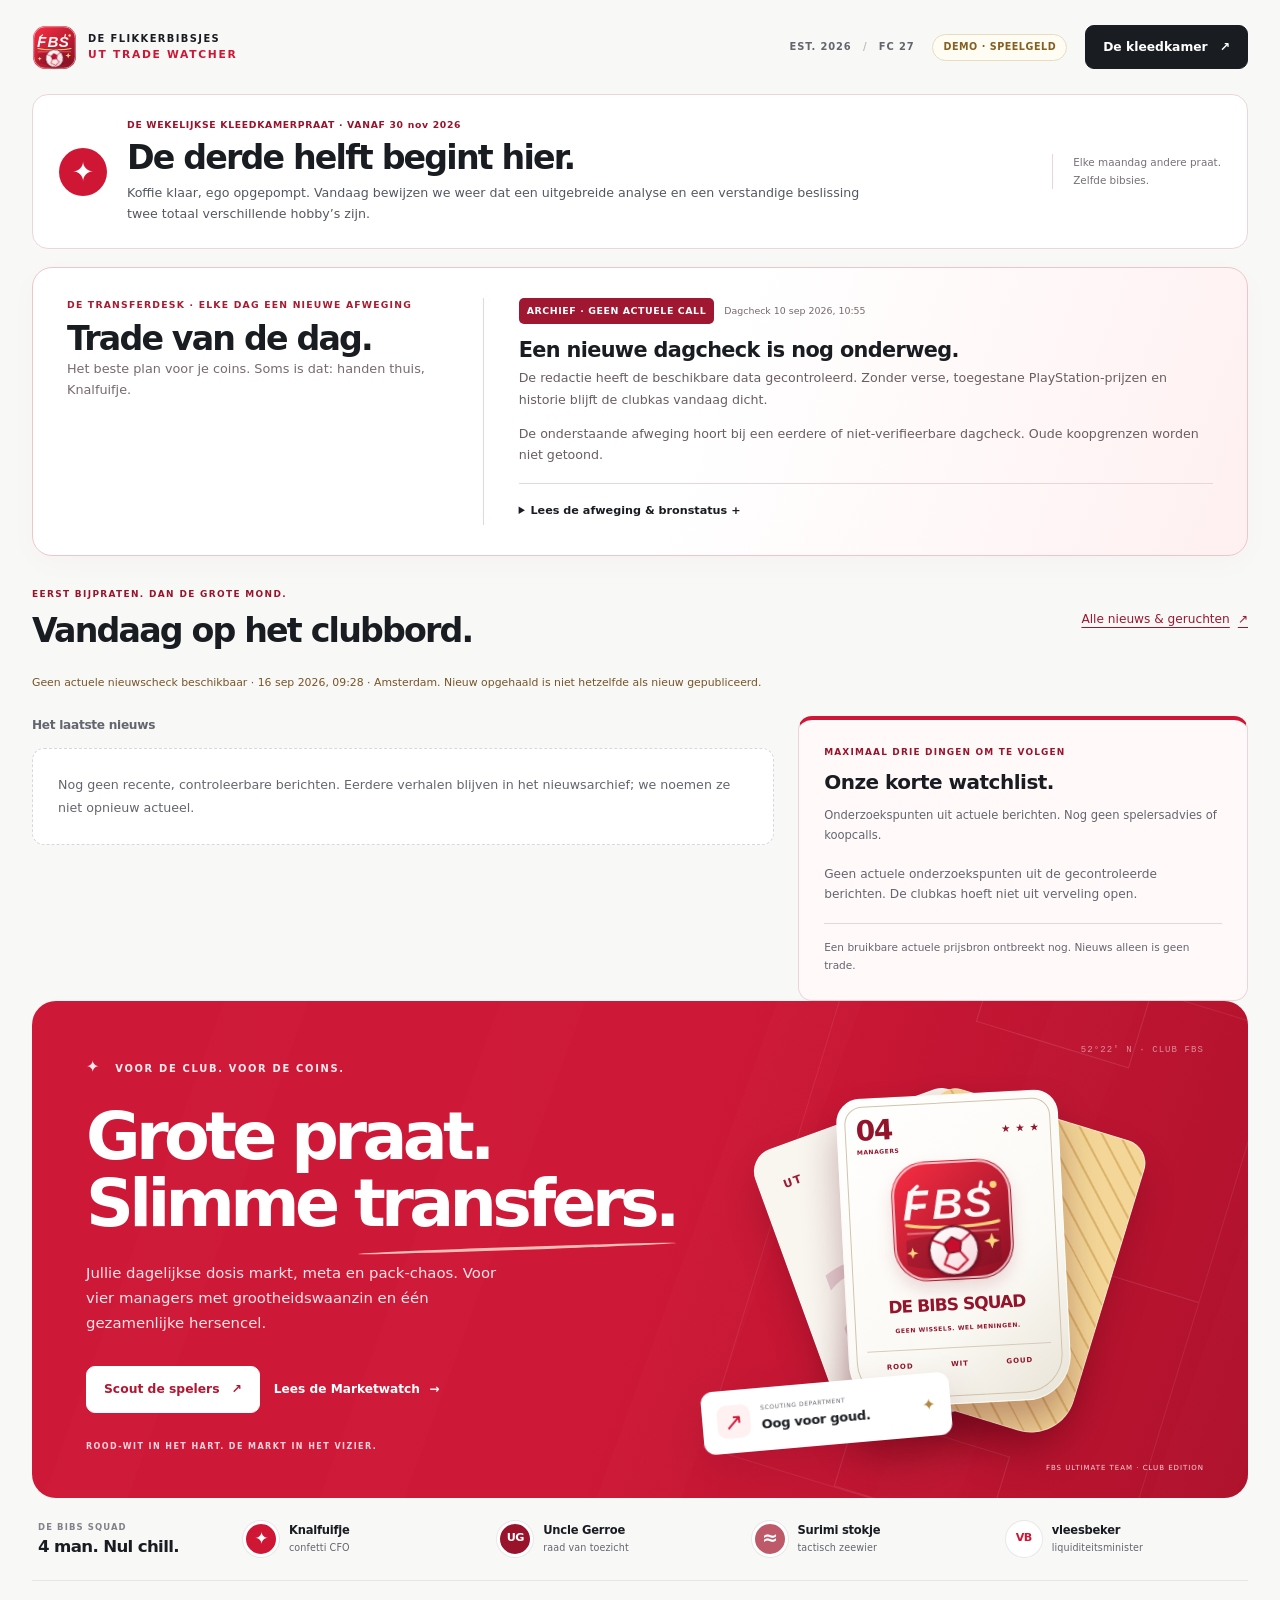
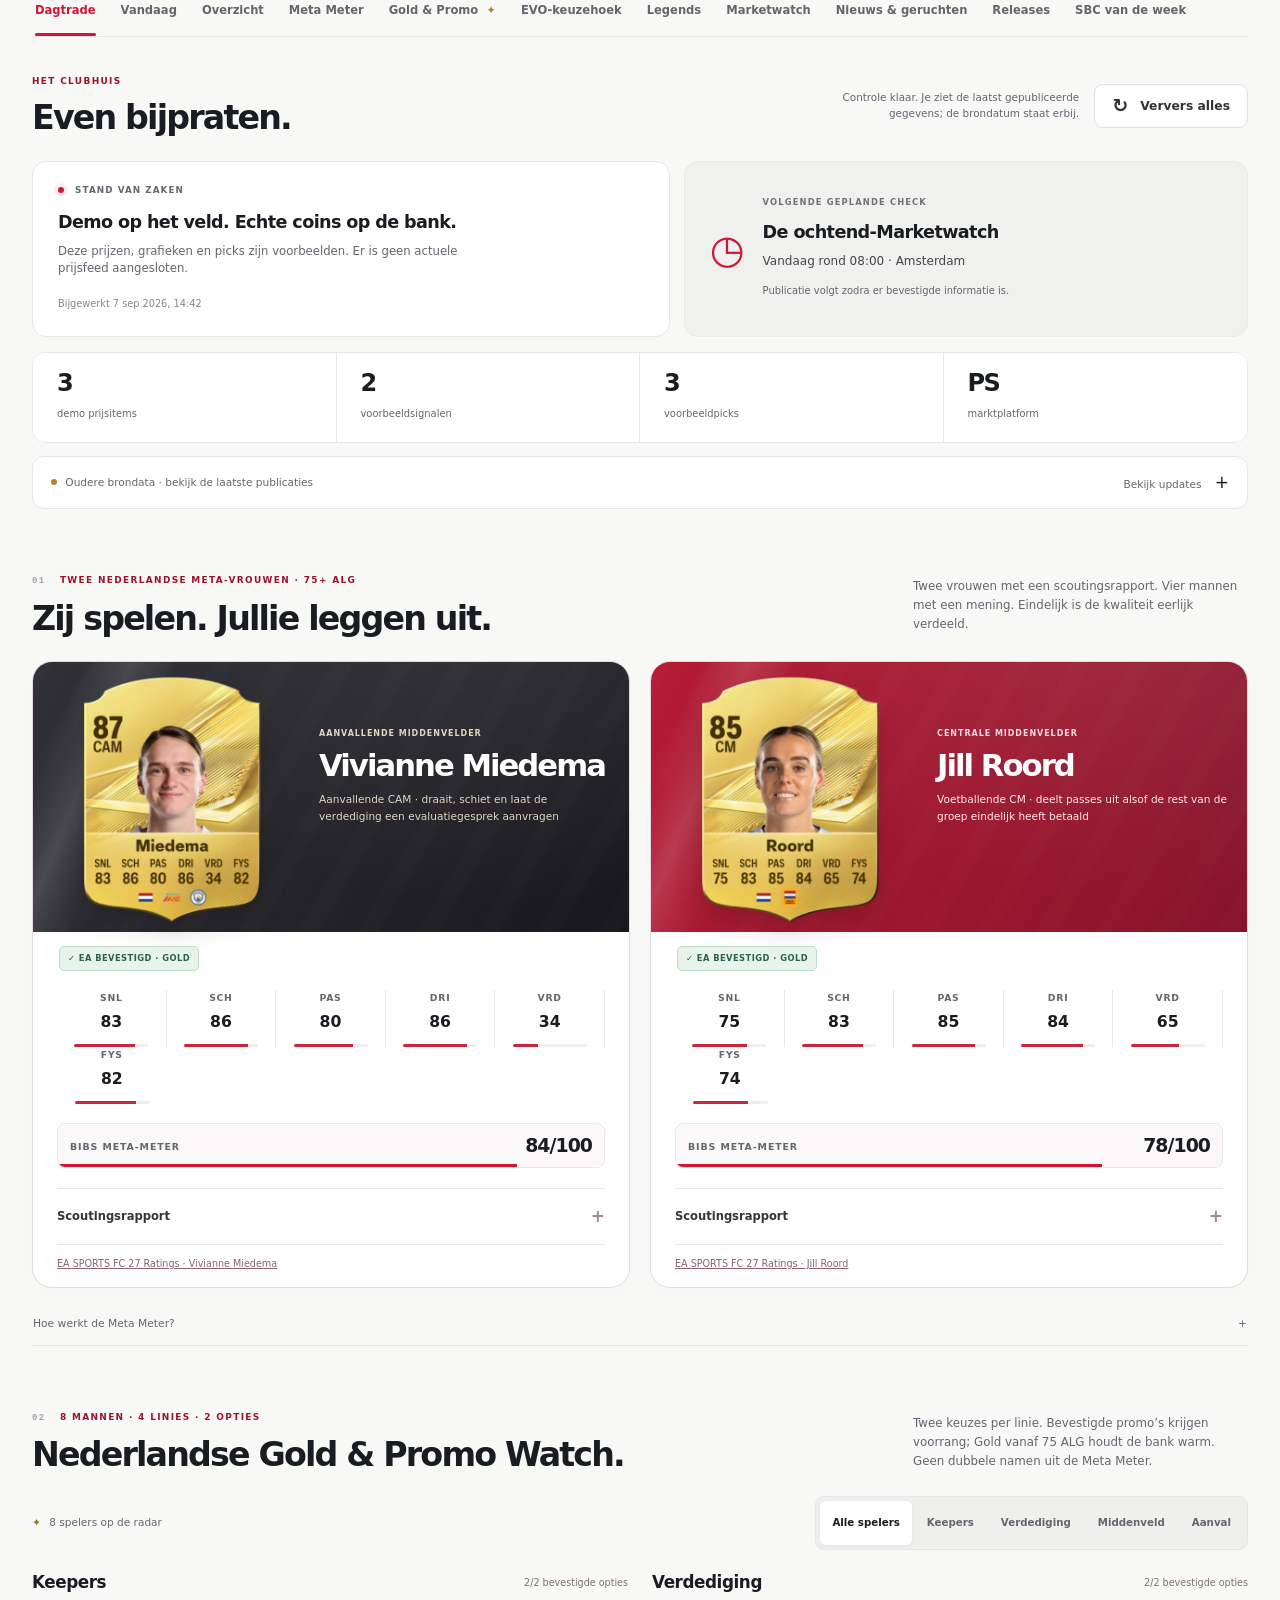
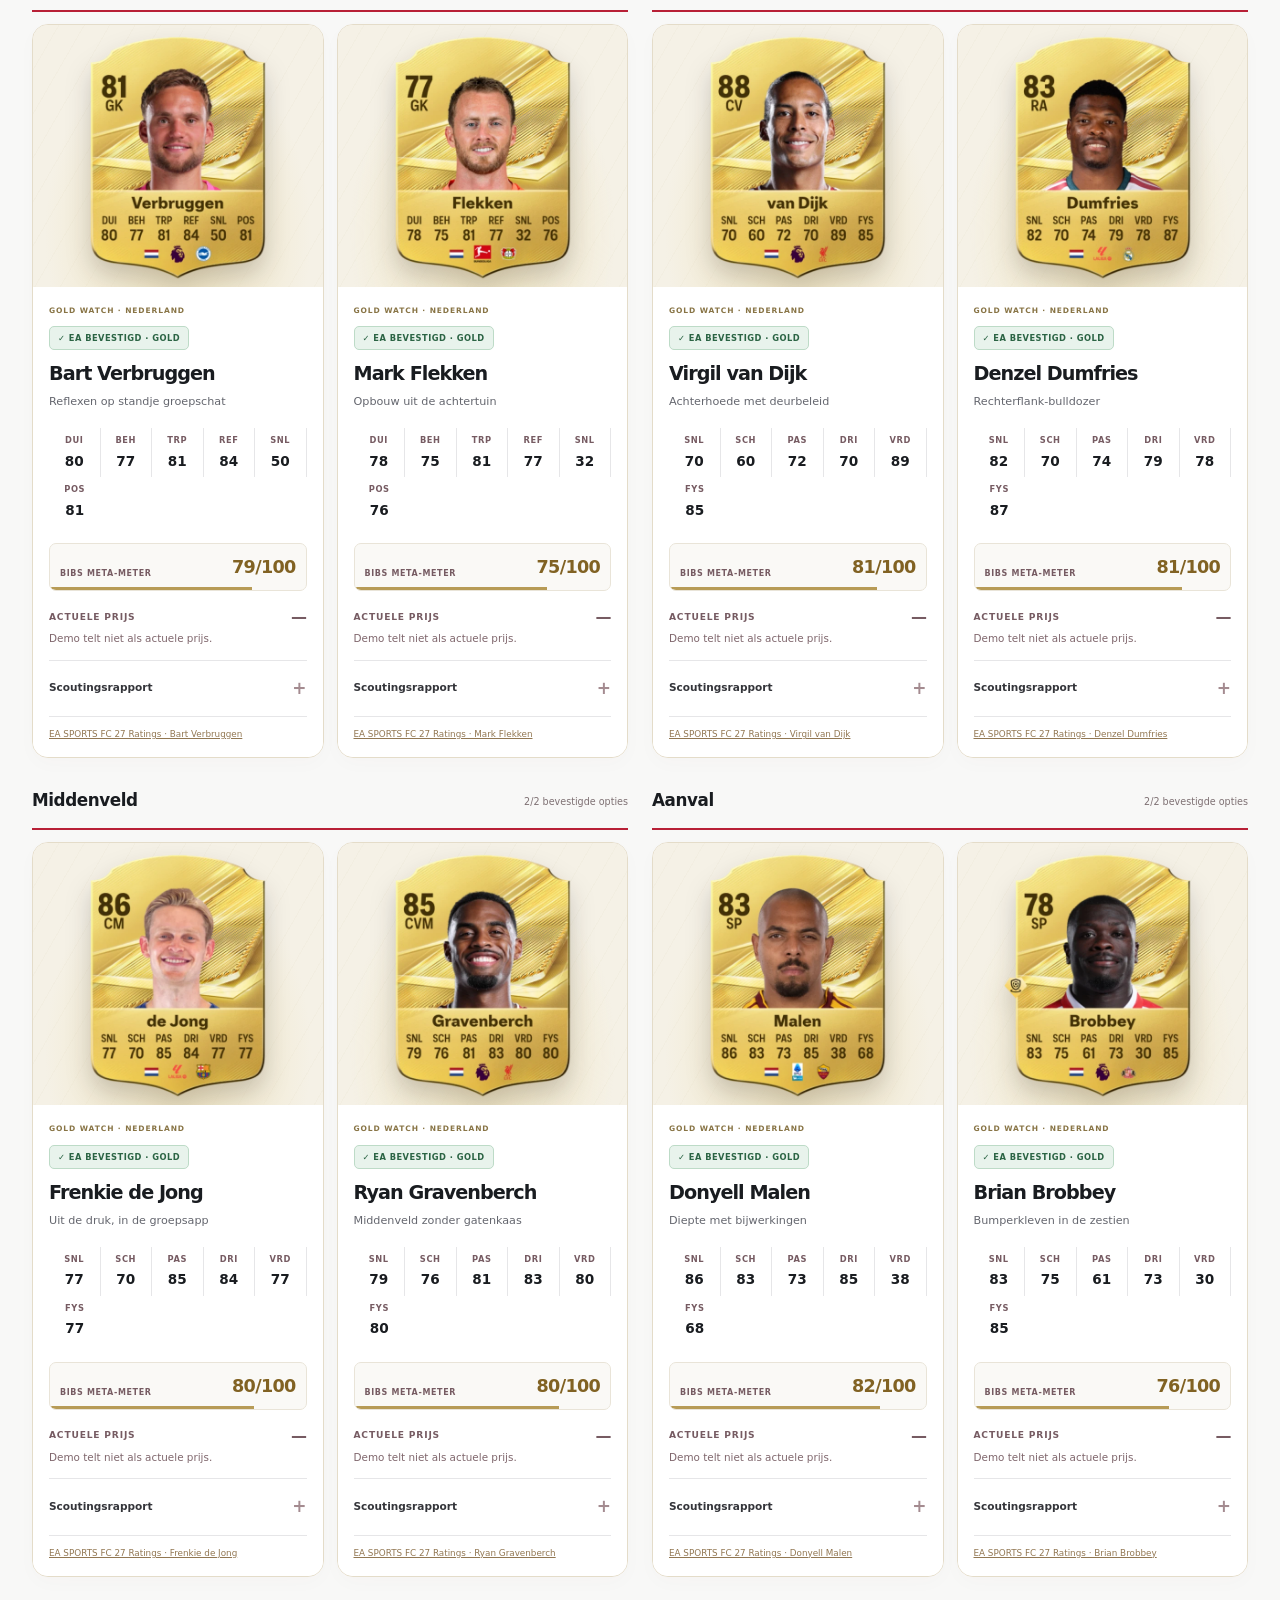
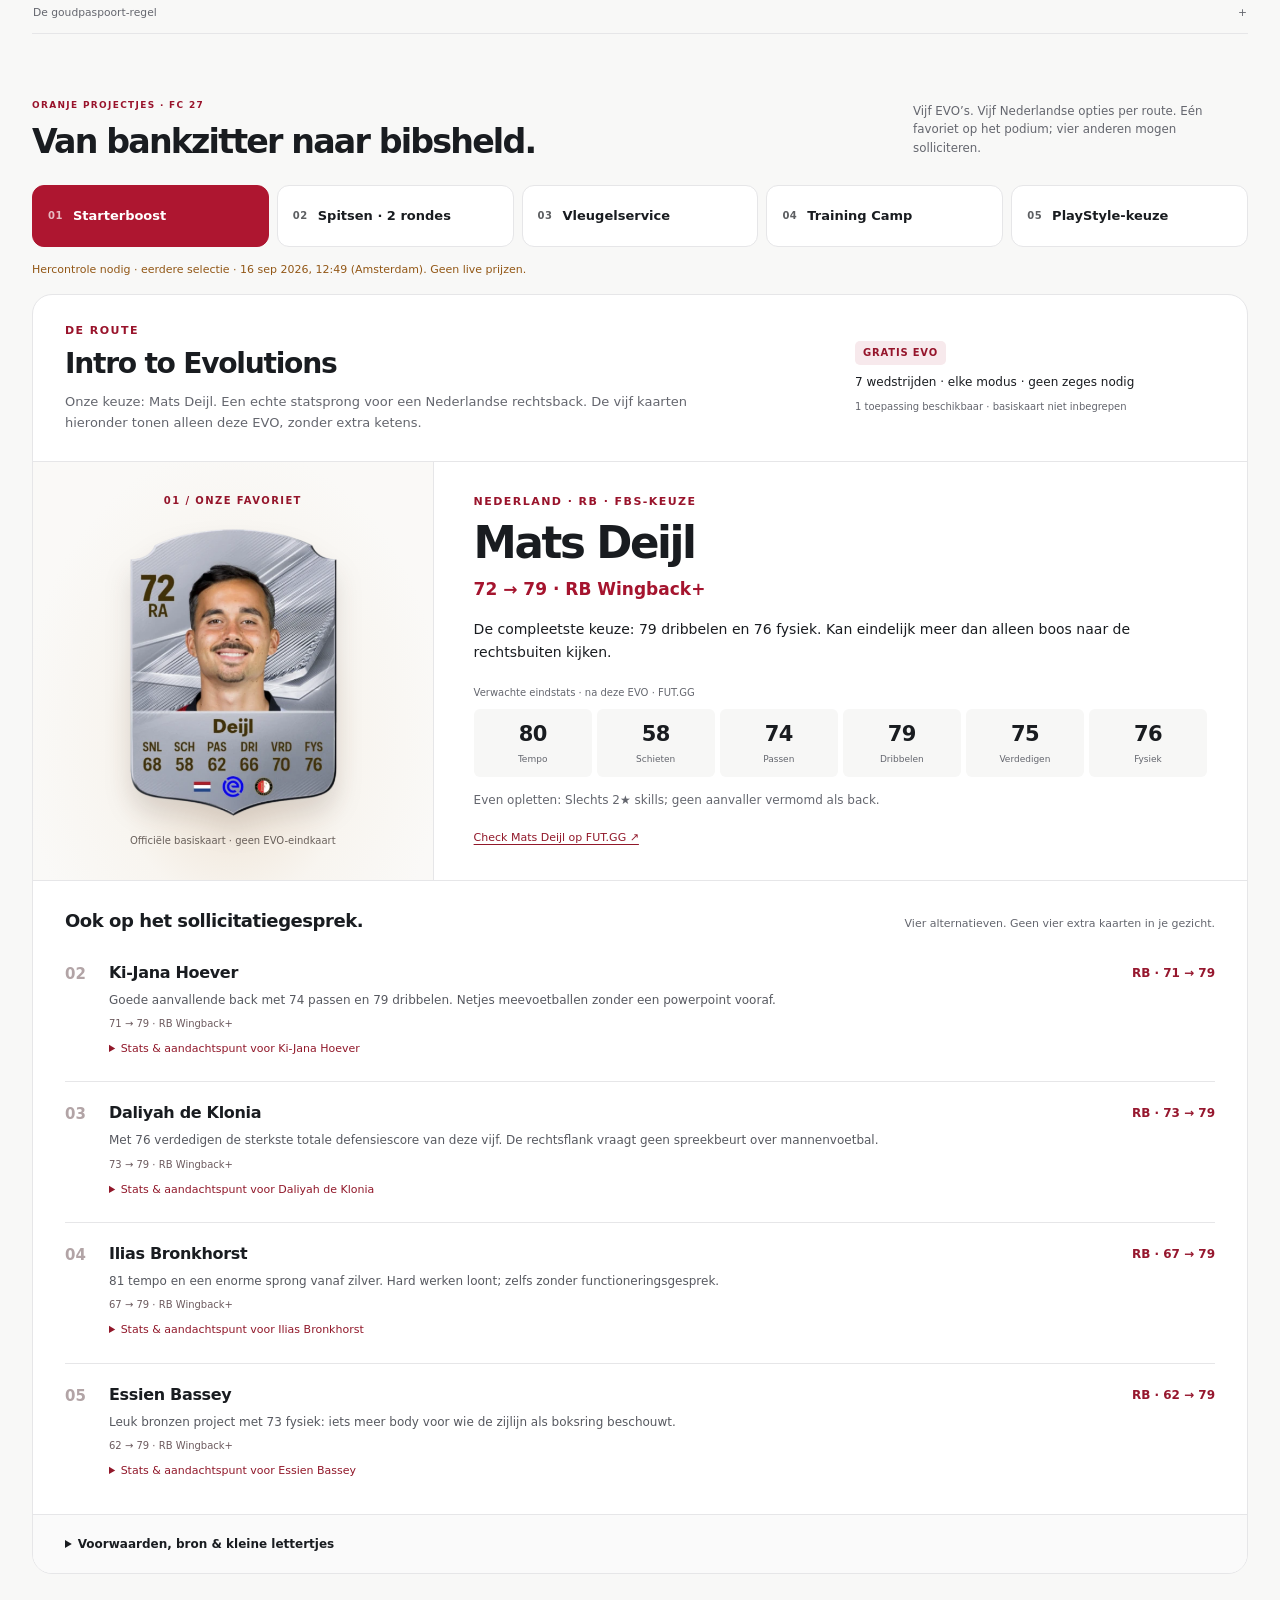
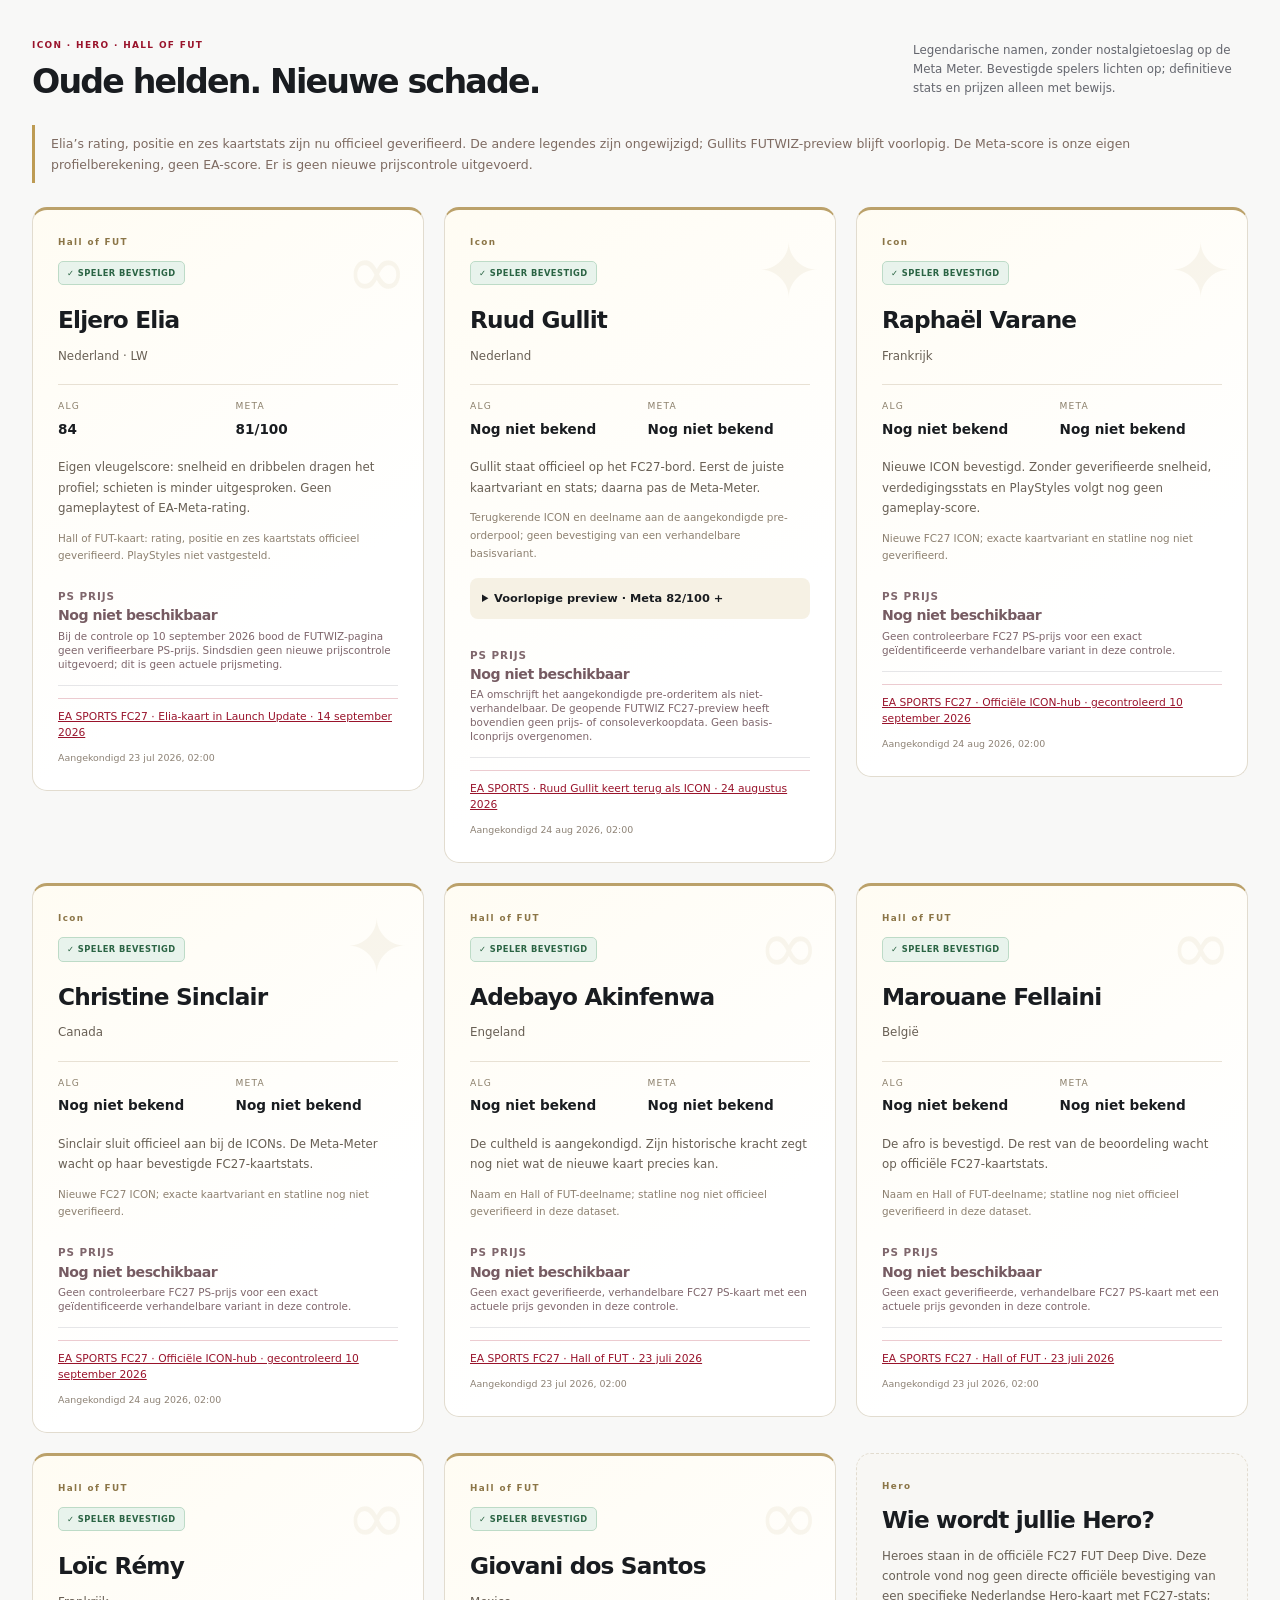
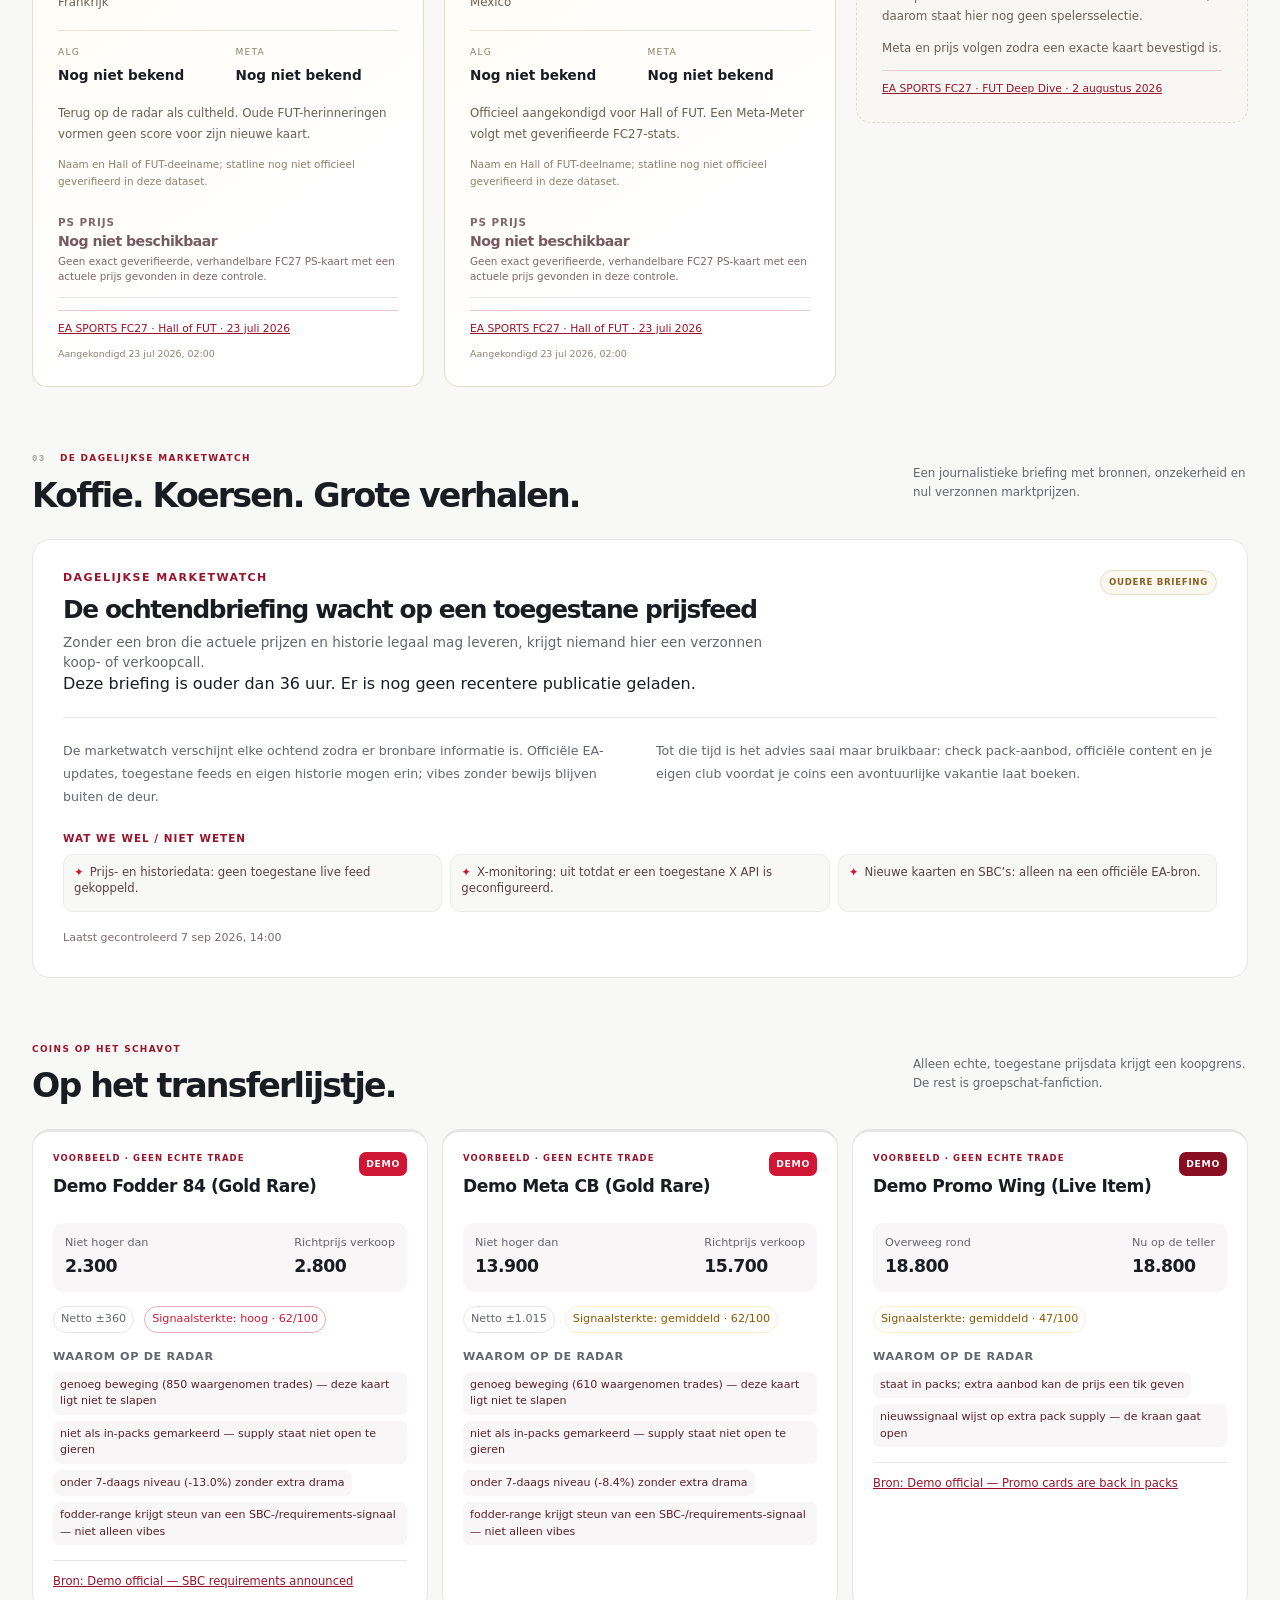
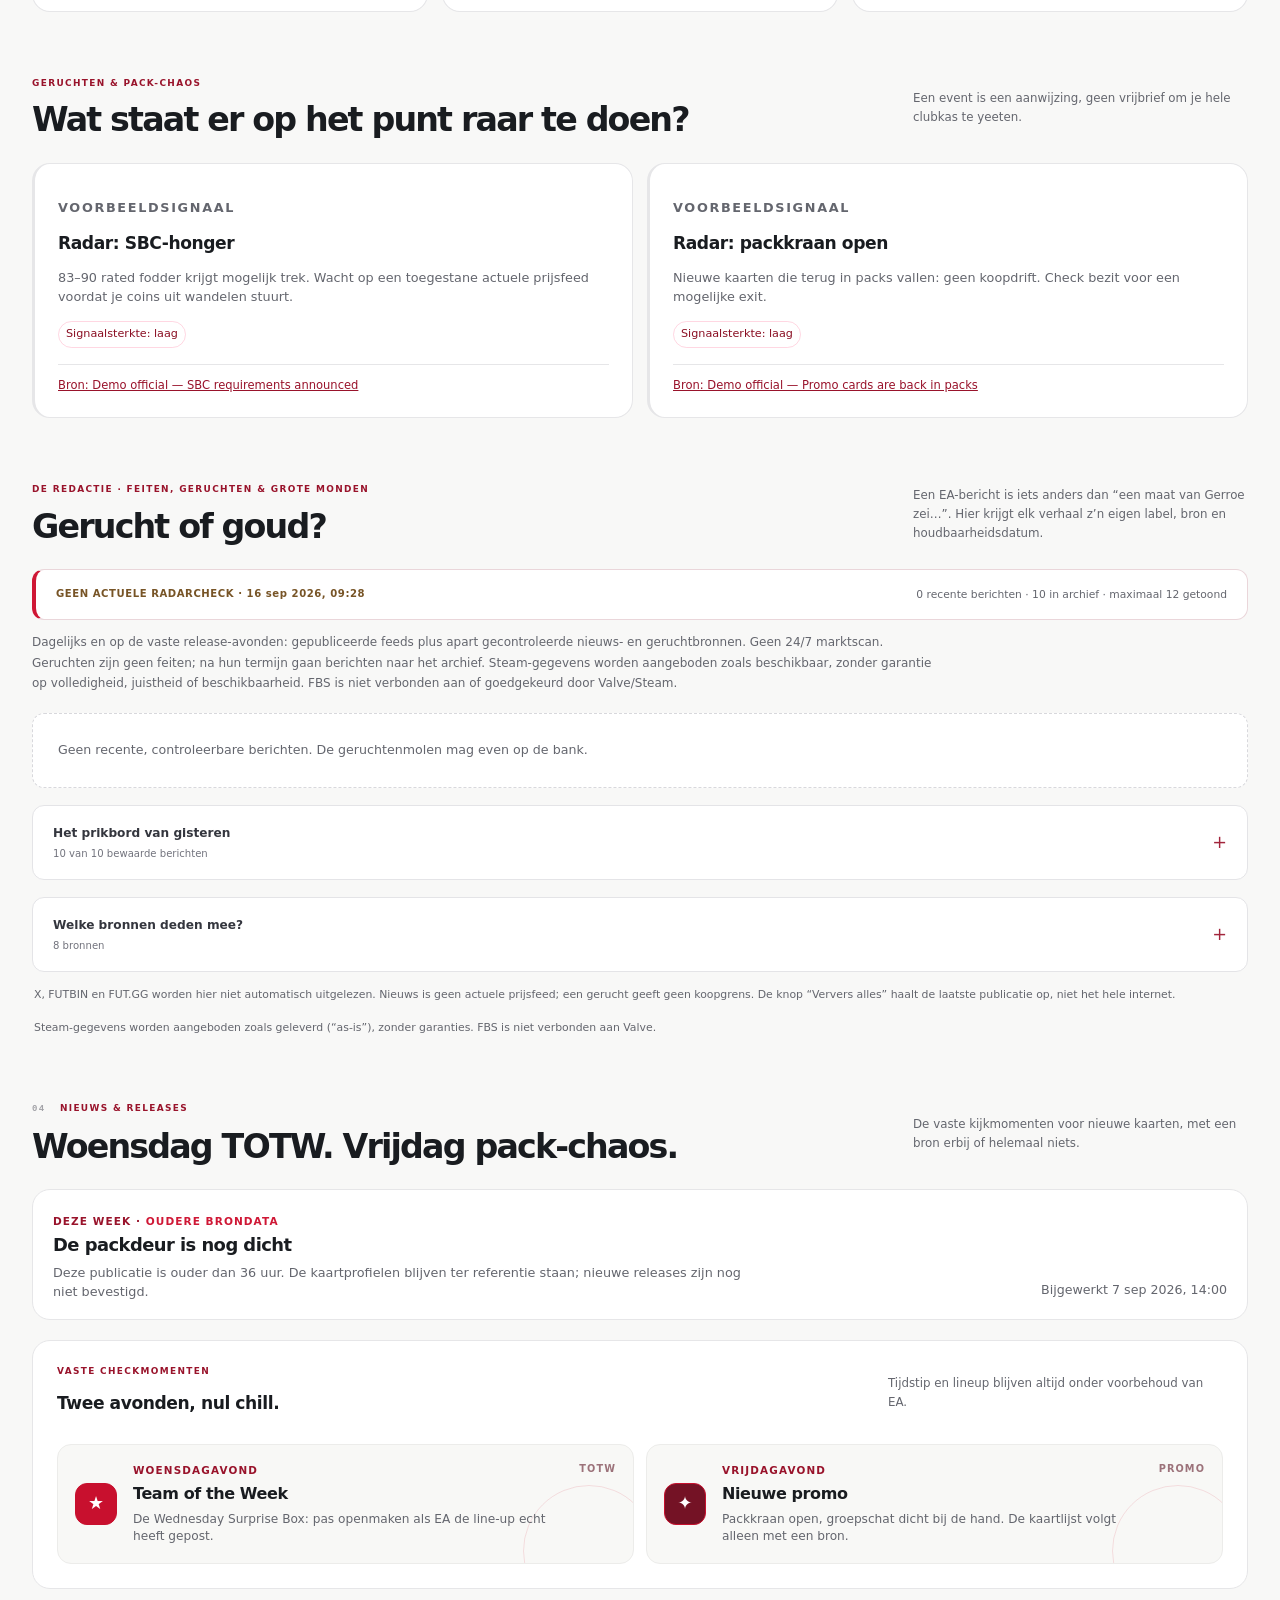
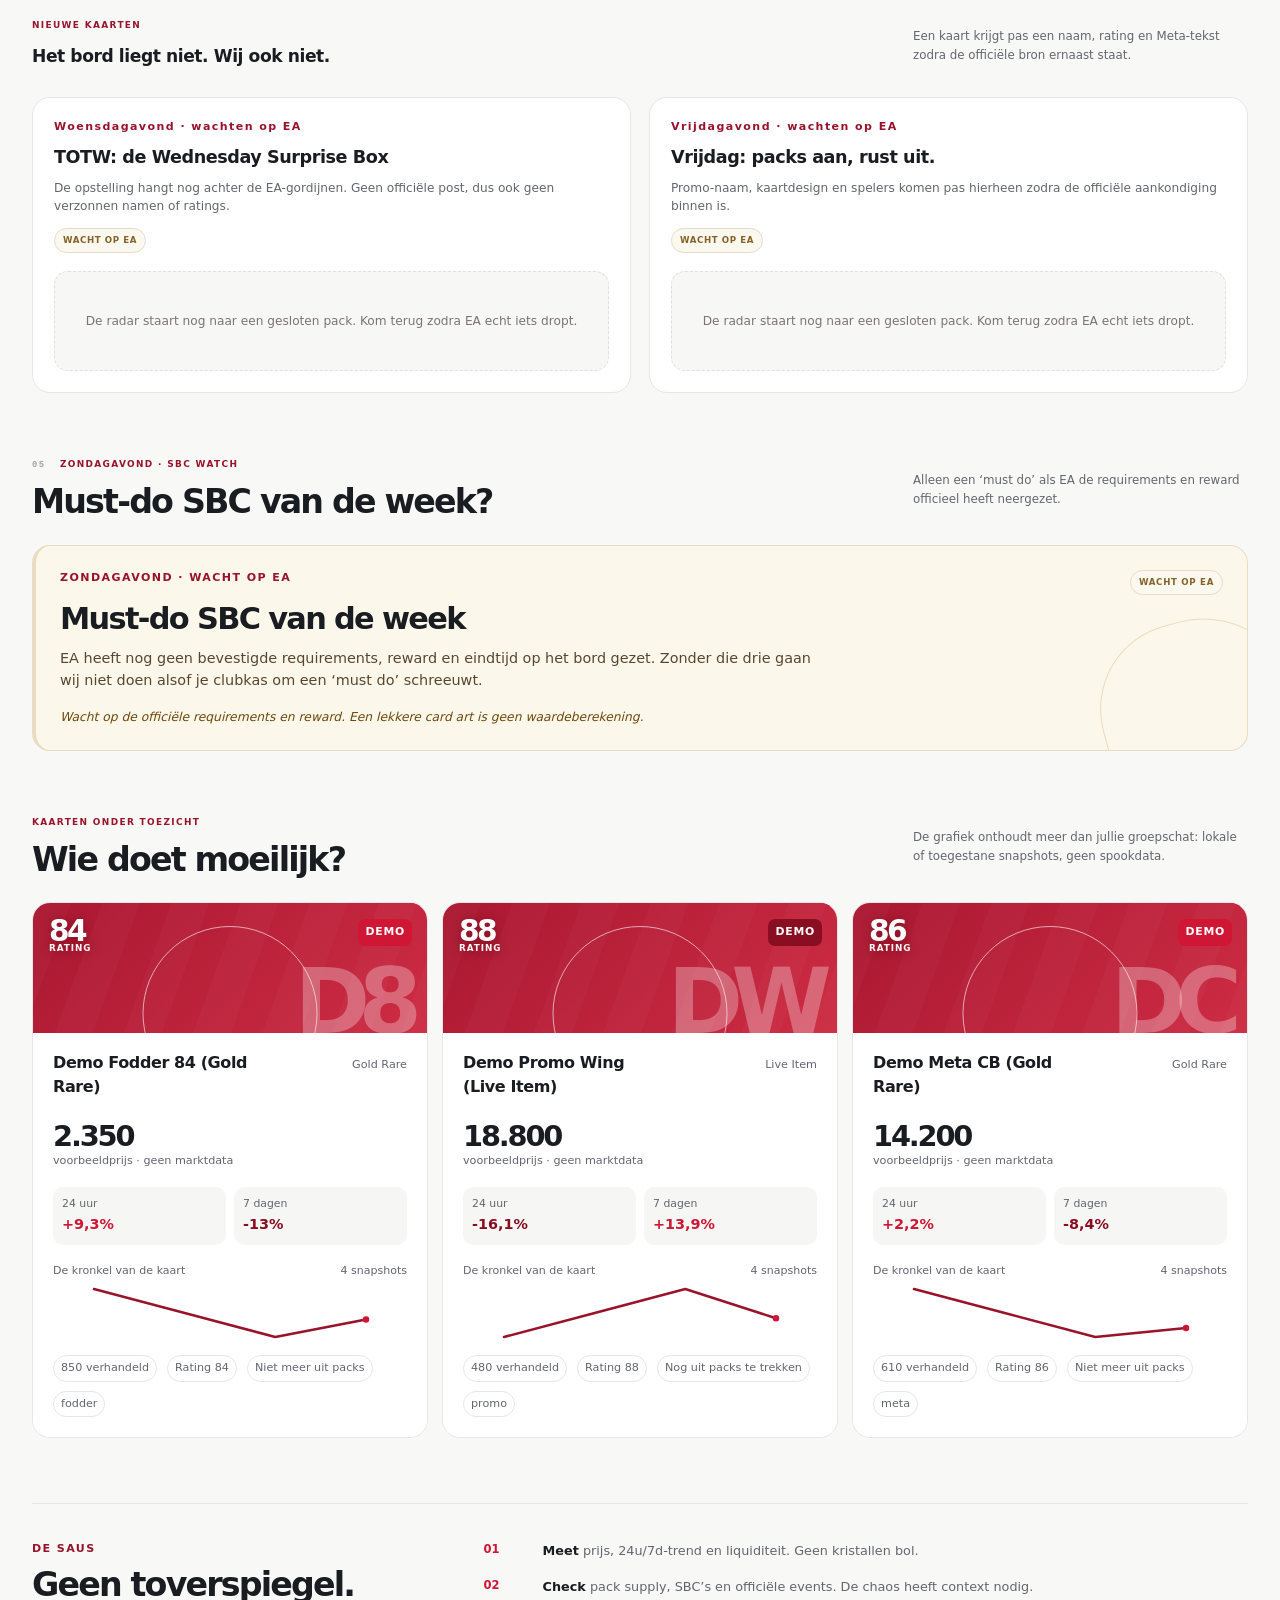
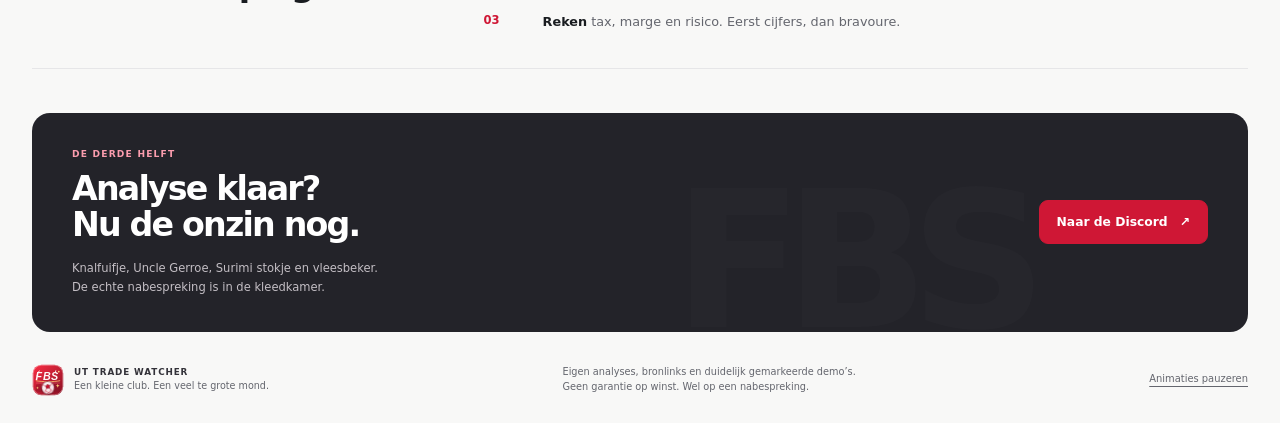
==== commit 6f8d6e8d: "Launch Dutch EVO corner: one favourite, four alternatives" ====
--- a/index.html
+++ b/index.html
@@ -10,6 +10,7 @@
     <link rel="stylesheet" href="styles.css">
     <link rel="stylesheet" href="dashboard.css?v=daily-squad-1">
     <link rel="stylesheet" href="radar.css?v=bibs-briefing-1">
+    <link rel="stylesheet" href="evolutions.css?v=evo-lab-1">
   </head>
   <body data-page="dashboard">
     <a class="skip-link" href="#club-dashboard">Direct naar het dashboard</a>
@@ -94,6 +95,7 @@
         <a href="#club-dashboard">Overzicht</a>
         <a href="#meta-watch">Meta Meter</a>
         <a href="#dutch-gold">Gold &amp; Promo <span aria-hidden="true">✦</span></a>
+        <a href="#evo-lab">EVO-keuzehoek</a>
         <a href="#legends-watch">Legends</a>
         <a href="#marketwatch">Marketwatch</a>
         <a href="#rumour-radar">Nieuws &amp; geruchten</a>
@@ -144,6 +146,14 @@
         <div id="dutch-gold-grid" class="dutch-gold-grid" aria-live="polite"></div>
         <p id="gold-filter-empty" class="empty" hidden>Geen spelers op deze positie in de huidige Gold Watch. De scout is nog niet klaar met z’n broodje.</p>
         <details class="method-disclosure"><summary>De goudpaspoort-regel <span aria-hidden="true">+</span></summary><aside id="dutch-gold-rule" class="release-rule" hidden></aside></details>
+      </section>
+
+      <section id="evo-lab" class="section evo-section" aria-labelledby="evo-title">
+        <div class="section-head"><div><p class="kicker">ORANJE PROJECTJES · FC 27</p><h2 id="evo-title">Van bankzitter naar bibsheld.</h2></div><p>Vijf EVO’s. Vijf Nederlandse opties per route. Eén favoriet op het podium; vier anderen mogen solliciteren.</p></div>
+        <div id="evo-controls" class="evo-controls" role="group" aria-label="Kies een EVO"></div>
+        <p id="evo-status" class="evo-status" role="status">De EVO-scout haalt zijn shortlist op…</p>
+        <div id="evo-panel" class="evo-panel" aria-label="Geselecteerde EVO"><p class="evo-loading">Even de trainingshesjes zoeken. De vijf routes worden geladen.</p></div>
+        <noscript><p>Schakel JavaScript in voor de vijf EVO-shortlists, kaartvoorbeelden en bronlinks.</p></noscript>
       </section>
 
       <section id="legends-watch" class="section legends-section" aria-labelledby="legends-title">
@@ -290,12 +300,13 @@
       </footer>
     </main>
     <noscript><p class="shell">Schakel JavaScript in om de spelerskaarten en gepubliceerde updates te bekijken.</p></noscript>
-    <script src="refresh.js?v=daily-squad-1" defer></script>
+    <script src="refresh.js?v=evo-lab-1" defer></script>
     <script src="card-art.js?v=daily-squad-1" defer></script>
     <script src="app.js?v=bibs-briefing-1" defer></script>
     <script src="watch.js?v=daily-squad-1" defer></script>
     <script src="radar.js?v=bibs-briefing-1" defer></script>
     <script src="news.js?v=daily-squad-1" defer></script>
-    <script src="motion.js?v=source-radar-1" defer></script>
+    <script src="evolutions.js?v=evo-lab-1" defer></script>
+    <script src="motion.js?v=evo-lab-1" defer></script>
   </body>
 </html>
--- a/evolutions.css
+++ b/evolutions.css
@@ -0,0 +1,95 @@
+.evo-section { scroll-margin-top: 110px; }
+.evo-controls { display: grid; grid-template-columns: repeat(5, minmax(0, 1fr)); gap: 8px; }
+.evo-tab { display: flex; align-items: center; gap: 10px; min-height: 62px; padding: 13px 15px; background: #fff; color: var(--ink); border: 1px solid var(--line); border-radius: 12px; text-align: left; font: inherit; font-size: 13px; font-weight: 750; cursor: pointer; transition: background .2s, border-color .2s, transform .2s; }
+.evo-tab:hover { border-color: #cf1735; transform: translateY(-2px); }
+.evo-tab[aria-pressed="true"] { color: #fff; background: #ae1630; border-color: #ae1630; }
+.evo-tab-number { font-size: 10px; opacity: .7; letter-spacing: .05em; }
+.evo-section :is(button, a, summary):focus-visible { outline: 3px solid #a6142e; outline-offset: 4px; }
+.evo-status { margin: 14px 0; color: var(--muted); font-size: 11px; line-height: 1.7; }
+.evo-status[data-state="error"], .evo-status[data-state="stale"] { color: #925716; }
+.evo-panel { background: #fff; border: 1px solid var(--line); border-radius: 20px; overflow: hidden; }
+.evo-route-head { display: grid; grid-template-columns: minmax(0, 1fr) minmax(190px, .48fr); align-items: center; gap: 40px; padding: 28px 32px; border-bottom: 1px solid var(--line); }
+.evo-route-head h3 { margin: 5px 0 10px; font-size: clamp(22px, 2.2vw, 29px); letter-spacing: -.045em; line-height: 1.15; }
+.evo-summary { max-width: 650px; margin: 0; color: var(--muted); font-size: 13px; line-height: 1.65; }
+.evo-facts { display: flex; flex-direction: column; align-items: flex-start; gap: 8px; font-size: 12px; line-height: 1.55; }
+.evo-facts small { font-size: 10px; color: var(--muted); }
+.evo-cost { display: inline-flex; background: #f7e9ec; color: #95152b; border-radius: 5px; padding: 4px 8px; font-size: 10px; font-weight: 800; text-transform: uppercase; letter-spacing: .08em; }
+.evo-favorite { display: grid; grid-template-columns: minmax(230px, .66fr) minmax(0, 1.34fr); min-width: 0; animation: evo-arrive .3s ease-out both; }
+.evo-card-figure { display: flex; align-items: center; justify-content: center; flex-direction: column; gap: 14px; margin: 0; padding: 24px 28px; position: relative; background: radial-gradient(ellipse at 50% 65%, #eadac7 0, #f8f5f0 45%, #faf9f7 75%); border-right: 1px solid var(--line); }
+.evo-podium { color: #95152b; font-size: 10px; letter-spacing: .14em; font-weight: 800; }
+.evo-card-image { display: block; width: min(100%, 238px); height: auto; max-height: 300px; object-fit: contain; filter: drop-shadow(0 16px 13px #251a1420); transition: transform .3s ease; }
+.evo-card-image[hidden] { display: none; }
+.evo-card-figure:hover .evo-card-image { transform: translateY(-5px) rotate(-1deg); }
+.evo-card-figure figcaption { max-width: 220px; text-align: center; font-size: 10px; color: #69605b; line-height: 1.6; }
+.evo-report { align-self: center; min-width: 0; padding: 32px 40px; }
+.evo-player-name { margin: 8px 0 9px; font-size: clamp(30px, 3.4vw, 46px); letter-spacing: -.055em; line-height: 1.1; }
+.evo-upgrade { margin: 0; font-size: 17px; font-weight: 800; color: #a5142e; }
+.evo-option { display: inline-block; margin: 12px 0 0; font-size: 12px; font-weight: 750; padding: 5px 9px; border: 1px solid #e4b3bc; border-radius: 5px; }
+.evo-why { font-size: 14px; line-height: 1.65; margin: 16px 0 20px; }
+.evo-stat-label { font-size: 10px; color: var(--muted); margin: 0 0 9px; }
+.evo-stats { display: grid; grid-template-columns: repeat(6, minmax(0, 1fr)); margin: 0; gap: 5px; }
+.evo-stat { display: flex; flex-direction: column-reverse; text-align: center; background: #f7f7f6; border-radius: 6px; padding: 10px 3px; gap: 3px; }
+.evo-stat dt { font-size: 9px; color: var(--muted); }
+.evo-stat dd { margin: 0; font-size: 21px; font-weight: 800; letter-spacing: -.03em; font-variant-numeric: tabular-nums; }
+.evo-caution { font-size: 12px; color: var(--muted); line-height: 1.6; margin: 14px 0; }
+.evo-source { color: #91182a; font-size: 11px; text-decoration: underline; text-underline-offset: 3px; }
+.evo-bench { border-top: 1px solid var(--line); padding: 26px 32px 10px; }
+.evo-bench-head { display: flex; align-items: baseline; justify-content: space-between; gap: 16px; margin-bottom: 8px; }
+.evo-bench-head h4 { font-size: 18px; letter-spacing: -.025em; margin: 0; }
+.evo-bench-head p { color: var(--muted); font-size: 11px; margin: 0; }
+.evo-alternatives { padding: 0; margin: 0; list-style: none; }
+.evo-alternative { display: grid; grid-template-columns: 30px minmax(0, 1fr); gap: 14px; padding: 19px 0; border-bottom: 1px solid var(--line); }
+.evo-alternative:last-child { border-bottom: 0; }
+.evo-rank { font-size: 15px; font-weight: 800; color: #b2a4a6; padding-top: 2px; }
+.evo-alternative-top { display: flex; align-items: center; justify-content: space-between; gap: 15px; }
+.evo-alternative-top h5 { font-size: 16px; margin: 0; letter-spacing: -.02em; }
+.evo-alternative-rating { white-space: nowrap; font-size: 12px; font-weight: 750; color: #96172e; font-variant-numeric: tabular-nums; }
+.evo-alternative-why { font-size: 12px; color: #575960; line-height: 1.6; margin: 6px 0; }
+.evo-alternative-upgrade { font-size: 10px; color: #6d5b5f; margin: 5px 0; }
+.evo-player-details summary { cursor: pointer; font-size: 11px; color: #91182a; padding: 5px 0; width: fit-content; }
+.evo-stats--compact { max-width: 470px; margin-top: 12px; }
+.evo-stats--compact .evo-stat dd { font-size: 18px; }
+.evo-rules { background: #fafafa; border-top: 1px solid var(--line); padding: 0 32px; }
+.evo-rules > summary { padding: 20px 0; cursor: pointer; font-size: 12px; font-weight: 700; }
+.evo-rules-content { padding-bottom: 24px; font-size: 12px; line-height: 1.8; color: var(--muted); }
+.evo-rules-content ul { padding-left: 19px; margin-top: 0; }
+.evo-loading { padding: 28px; font-size: 14px; color: var(--muted); }
+.evo-image-fallback { font-size: 12px; line-height: 1.6; text-align: center; }
+.evo-art-note { max-width: 255px; text-align: center; color: #796653; font-size: 9px; line-height: 1.6; }
+@keyframes evo-arrive { from { opacity: .4; transform: translateY(7px); } to { opacity: 1; transform: none; } }
+@media (max-width: 900px) {
+  .evo-controls { gap: 5px; }
+  .evo-tab { padding: 12px 8px; gap: 5px; font-size: 11px; }
+  .evo-route-head { gap: 22px; padding: 24px; }
+  .evo-report { padding: 28px 24px; }
+  .evo-bench-head { display: block; }
+  .evo-bench-head p { margin-top: 8px; }
+}
+@media (max-width: 600px) {
+  .evo-controls { display: flex; overflow-x: auto; padding: 3px 2px 8px; scroll-snap-type: x proximity; }
+  .evo-tab { flex: 0 0 auto; min-height: 49px; padding: 12px 15px; font-size: 12px; scroll-snap-align: start; }
+  .evo-status { font-size: 10px; }
+  .evo-route-head { grid-template-columns: 1fr; gap: 16px; padding: 23px 20px; }
+  .evo-facts { gap: 5px; }
+  .evo-favorite { grid-template-columns: 1fr; }
+  .evo-card-figure { padding: 20px; gap: 10px; border-right: 0; border-bottom: 1px solid var(--line); }
+  .evo-card-image { width: 182px; }
+  .evo-card-figure figcaption { max-width: none; }
+  .evo-report { padding: 25px 20px; }
+  .evo-player-name { font-size: 34px; }
+  .evo-stats { gap: 4px; }
+  .evo-stat dt { font-size: 8px; }
+  .evo-stat dd { font-size: 19px; }
+  .evo-bench { padding: 23px 20px 8px; }
+  .evo-alternative { grid-template-columns: 23px minmax(0, 1fr); gap: 8px; }
+  .evo-alternative-top { align-items: flex-start; flex-direction: column; gap: 5px; }
+  .evo-rules { padding: 0 20px; }
+}
+@media (prefers-reduced-motion: reduce) {
+  .evo-favorite { animation: none; }
+  .evo-tab, .evo-card-image { transition: none; }
+  .evo-tab:hover, .evo-card-figure:hover .evo-card-image { transform: none; }
+}
+.motion-paused .evo-favorite { animation: none; }
+.motion-paused .evo-tab, .motion-paused .evo-card-image { transition: none; }
+.motion-paused .evo-tab:hover, .motion-paused .evo-card-figure:hover .evo-card-image { transform: none; }
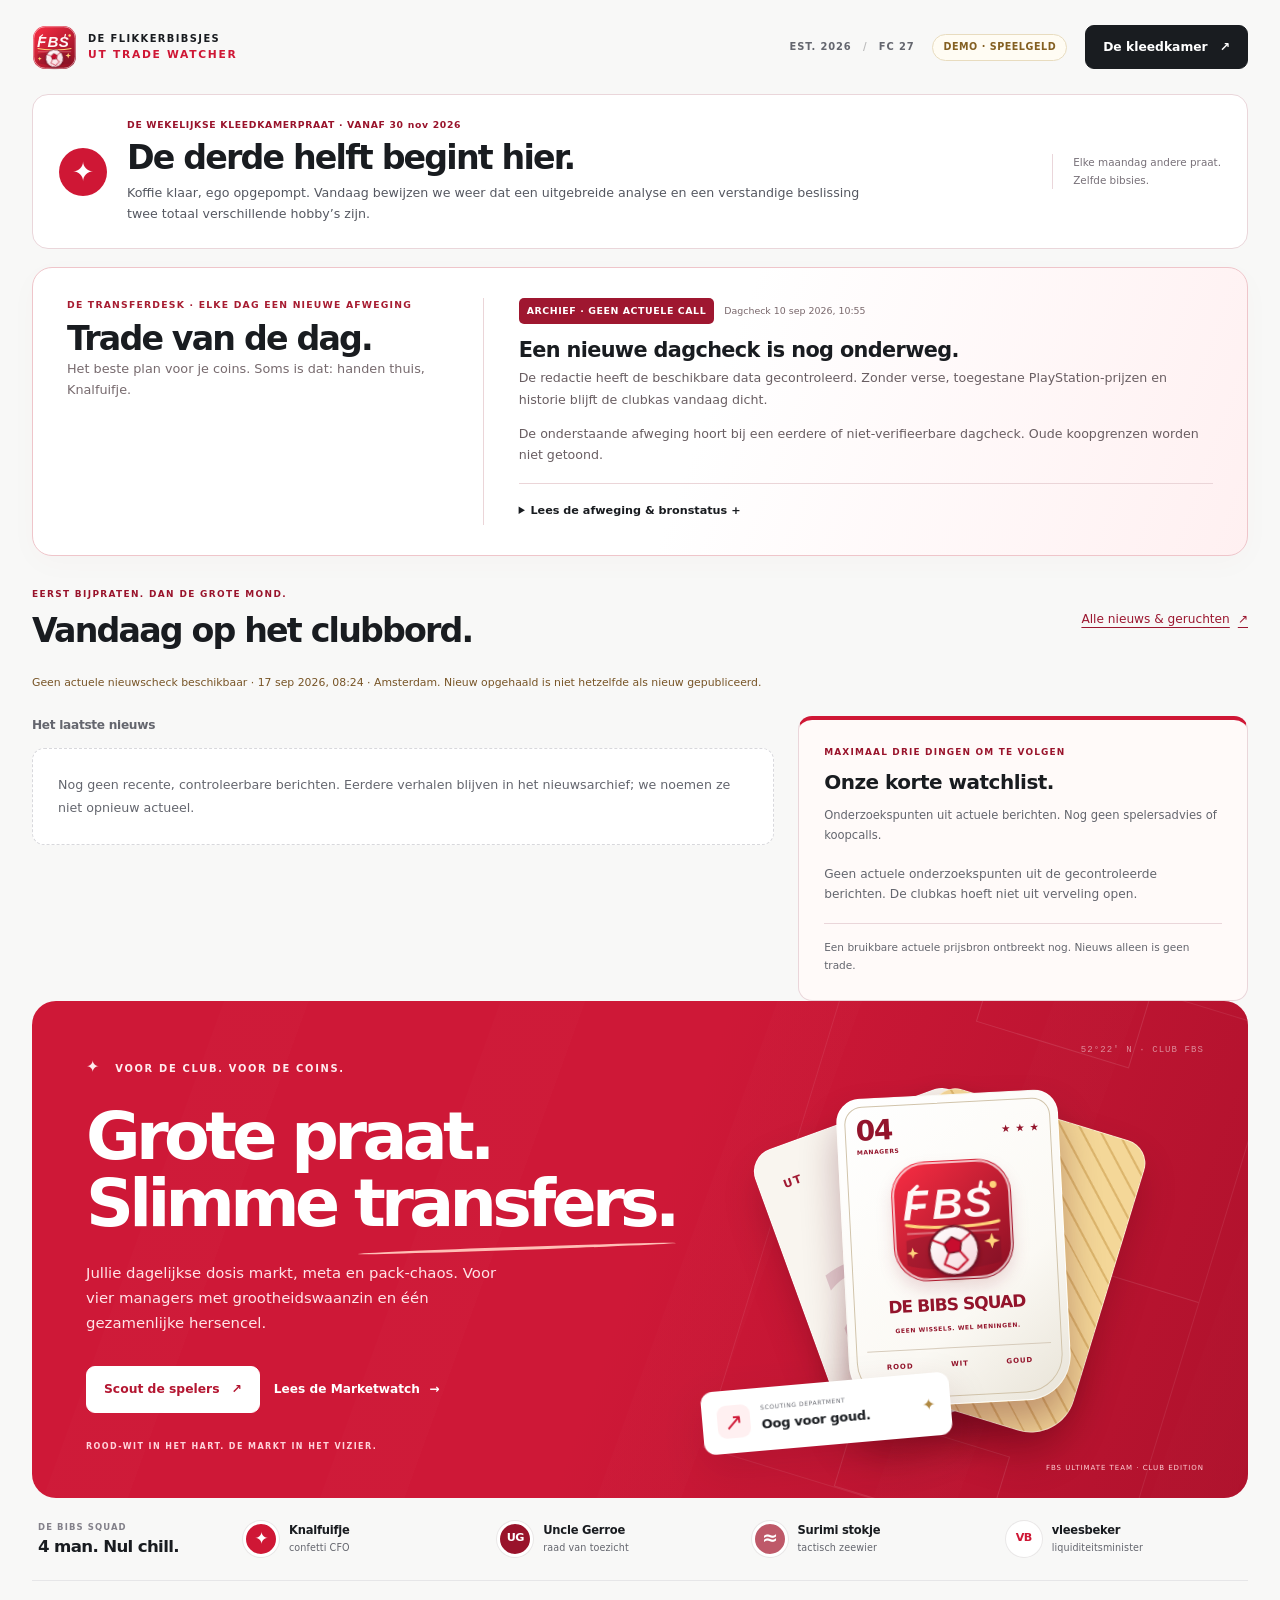
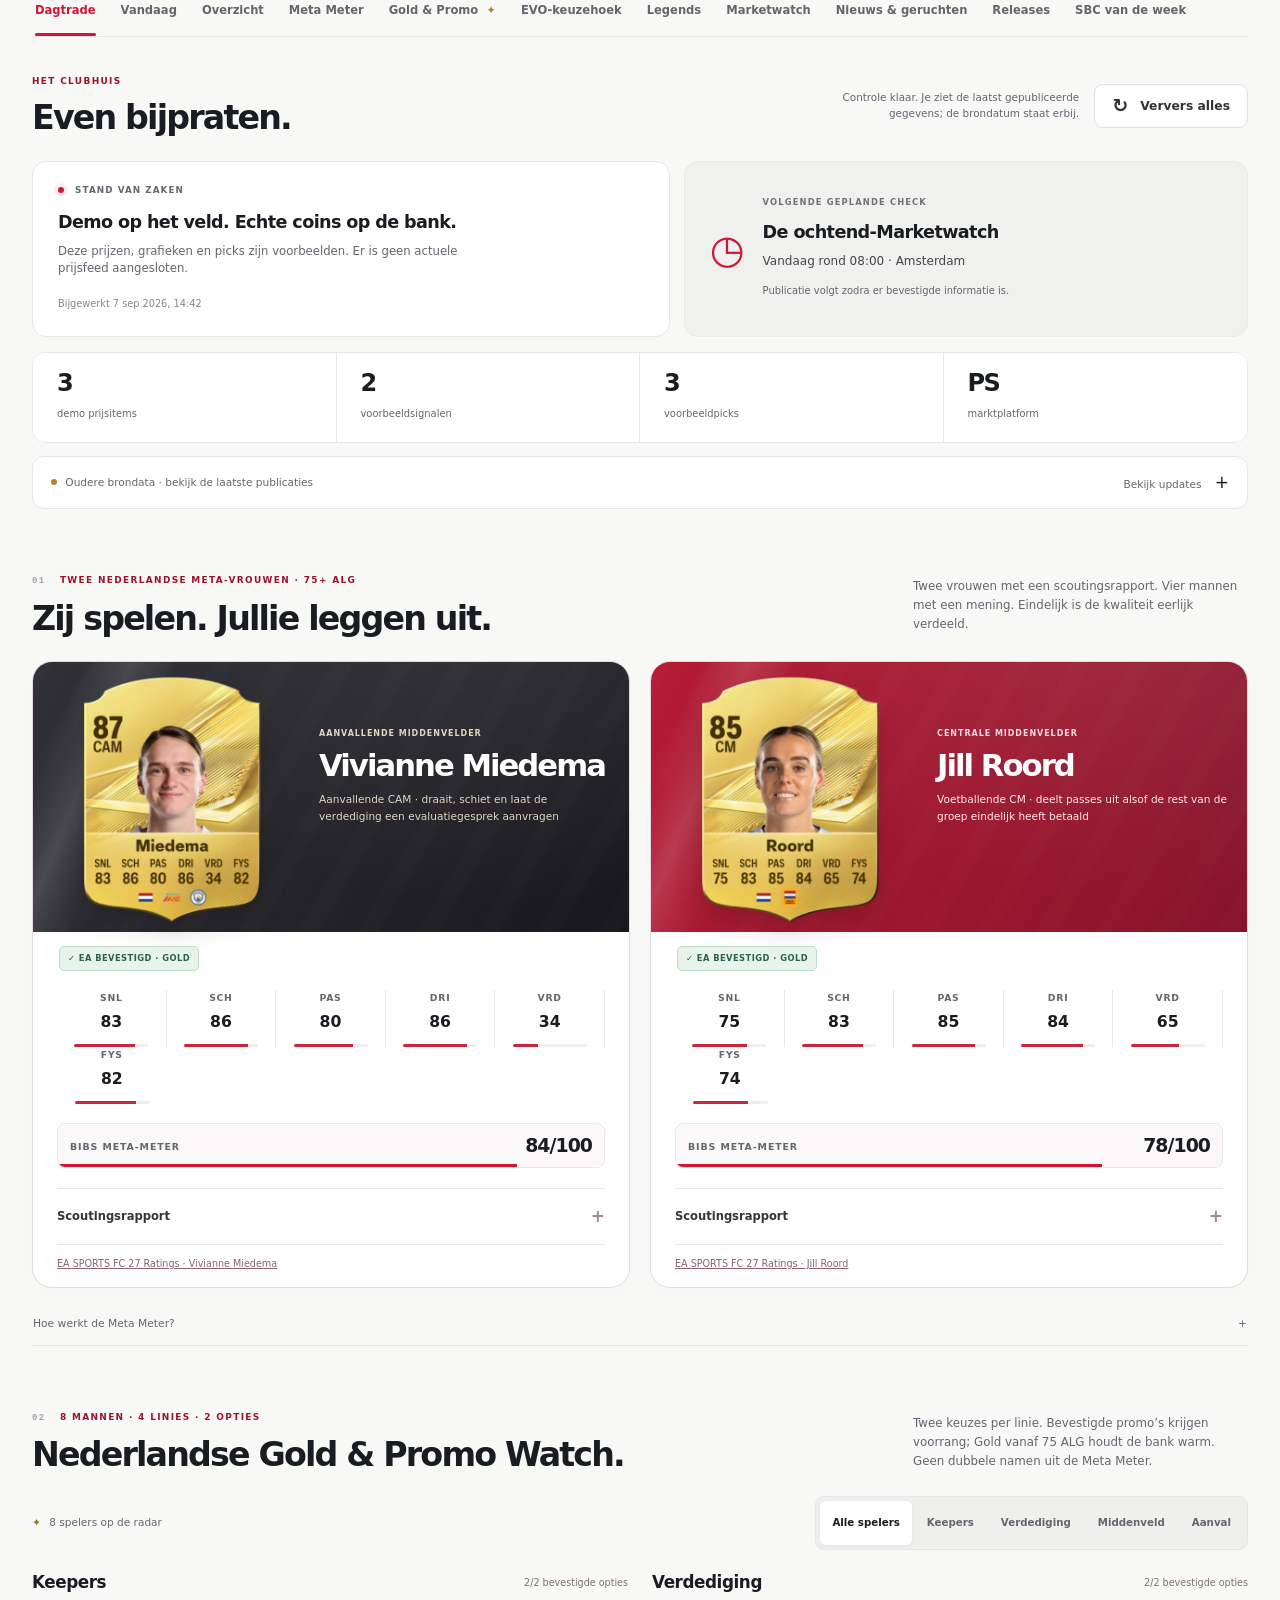
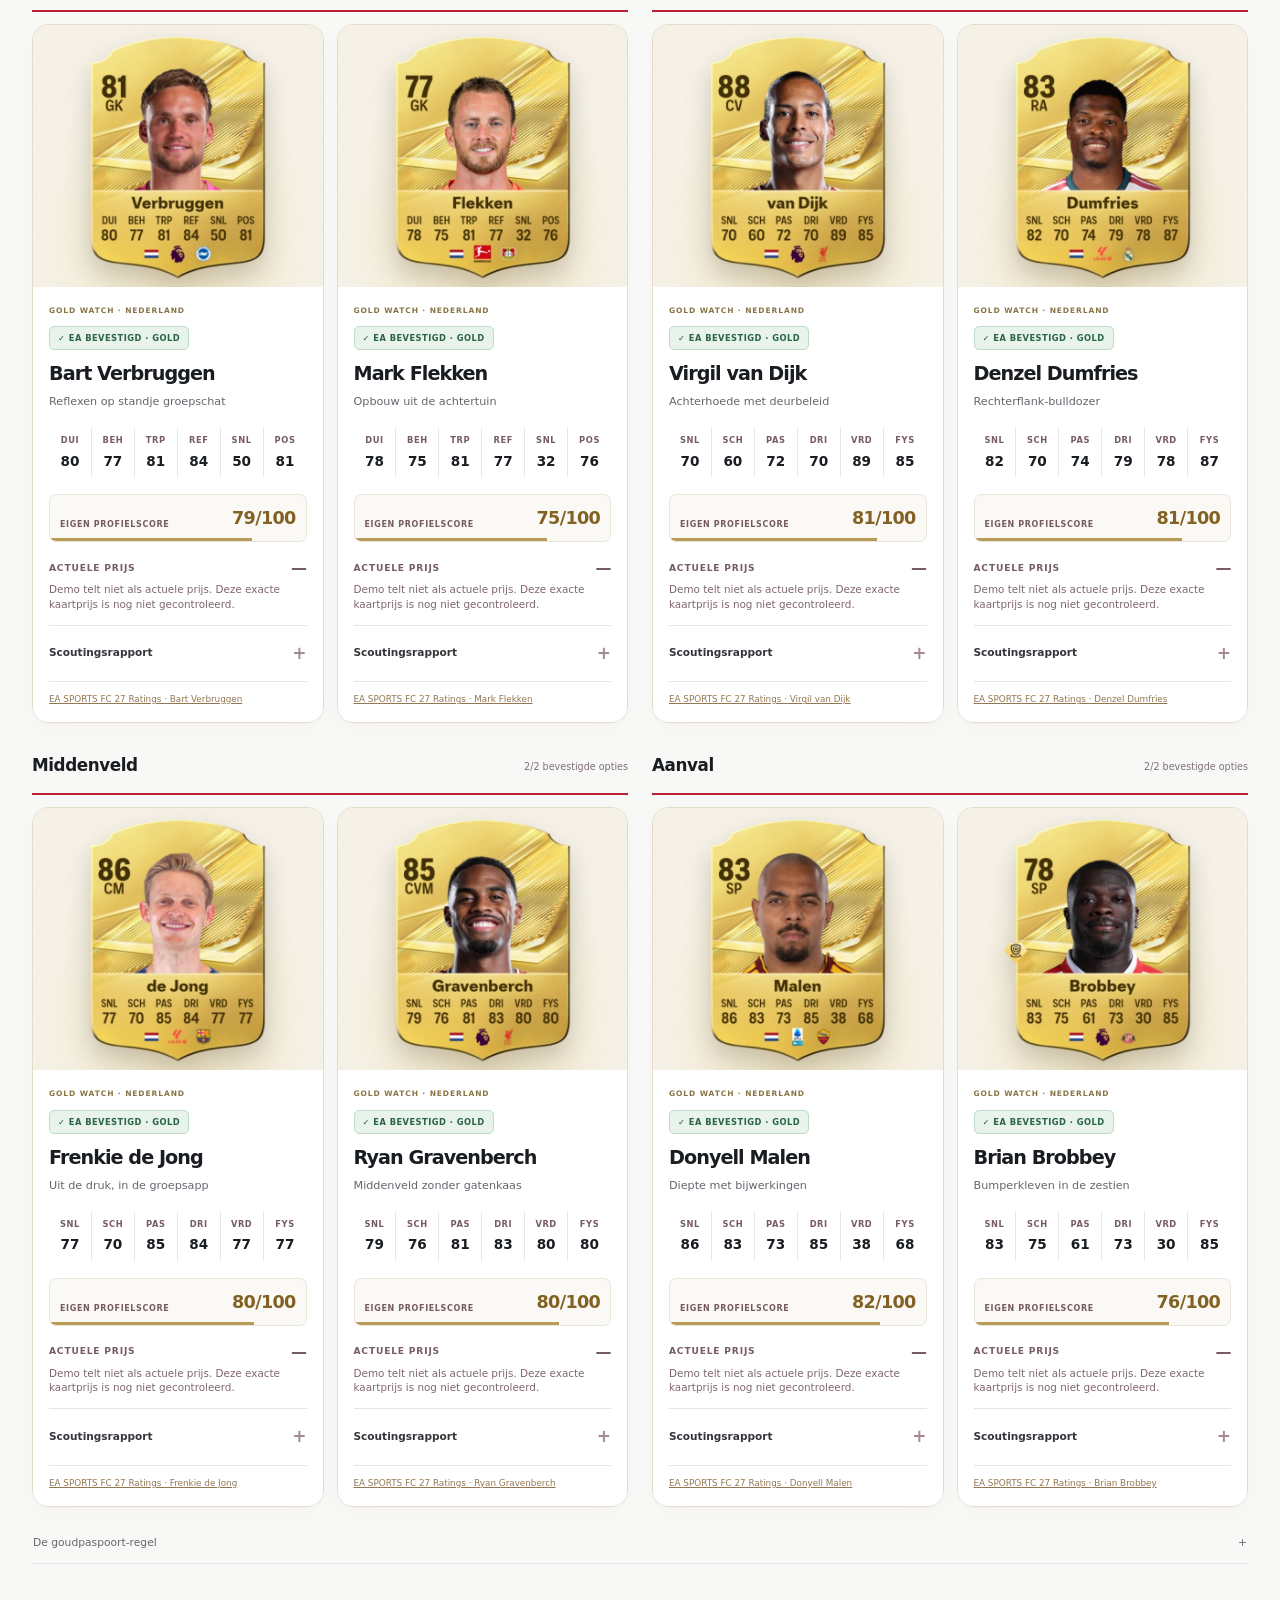
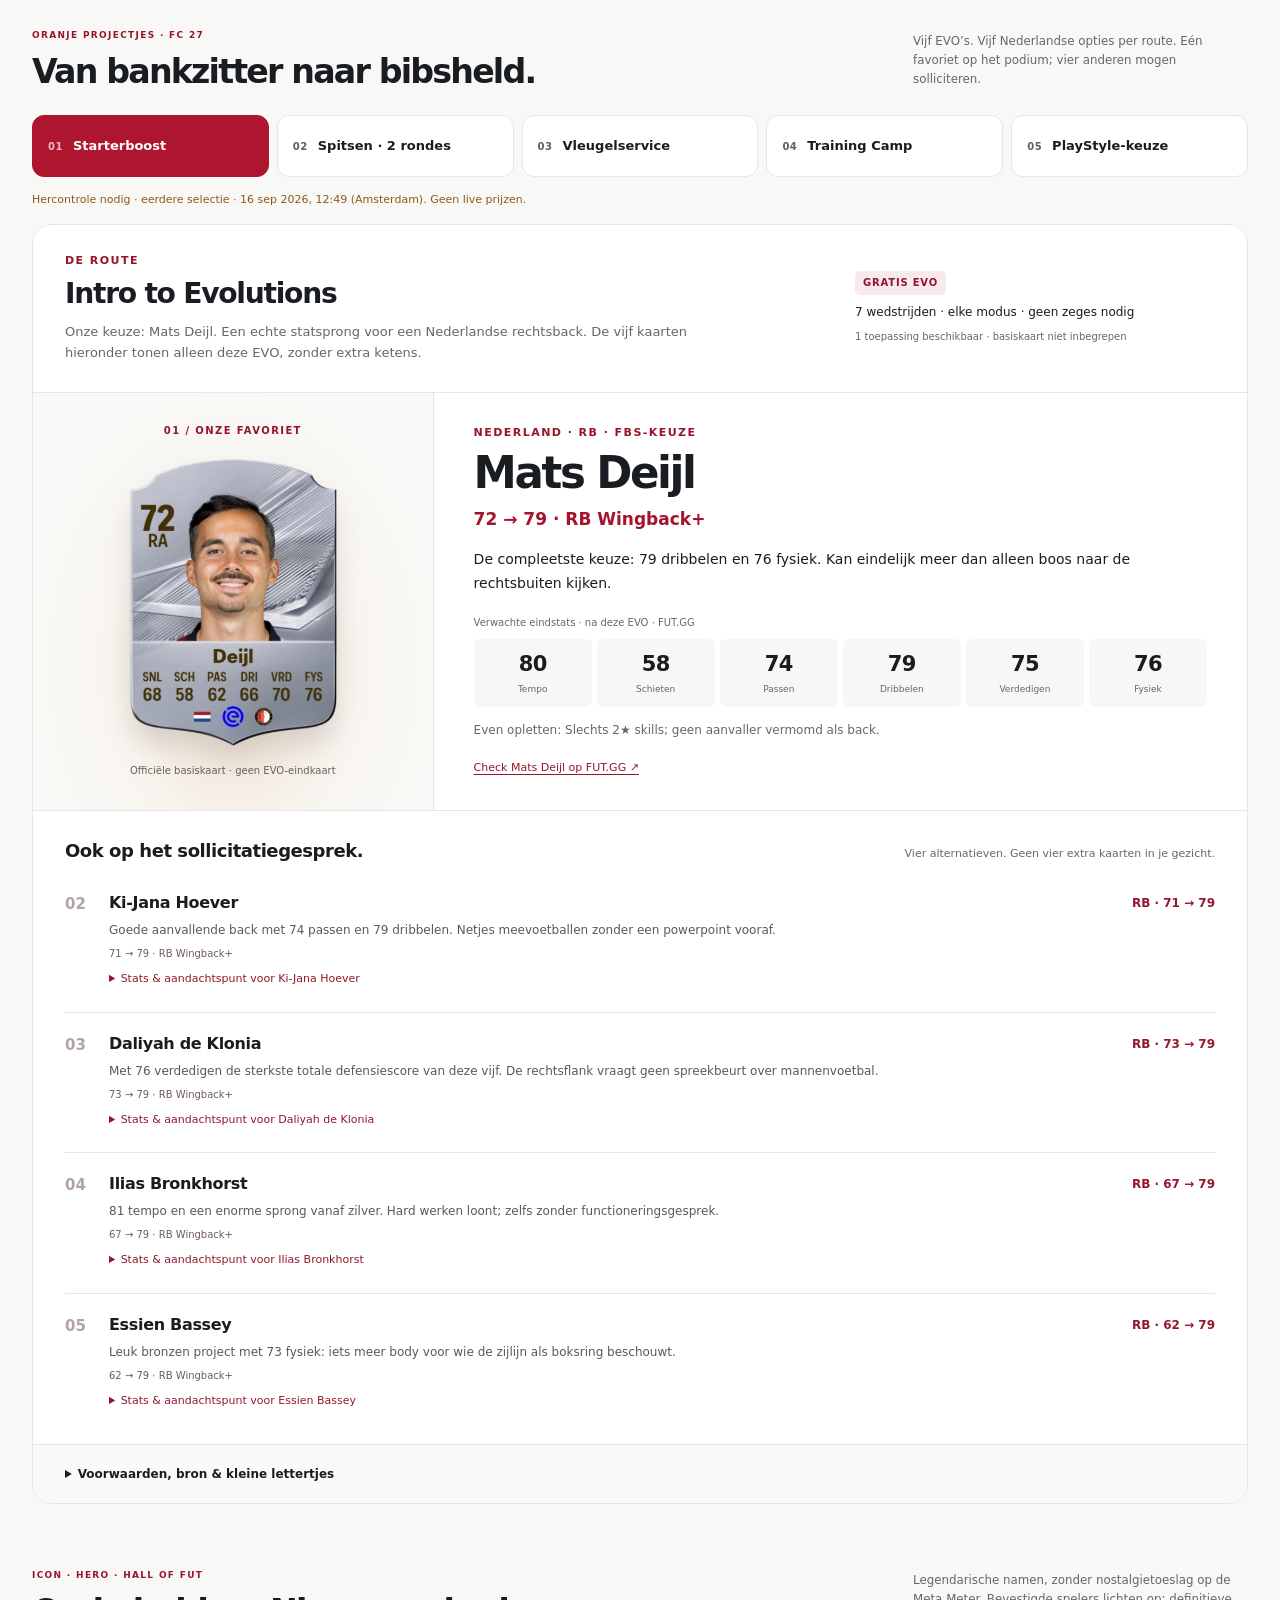
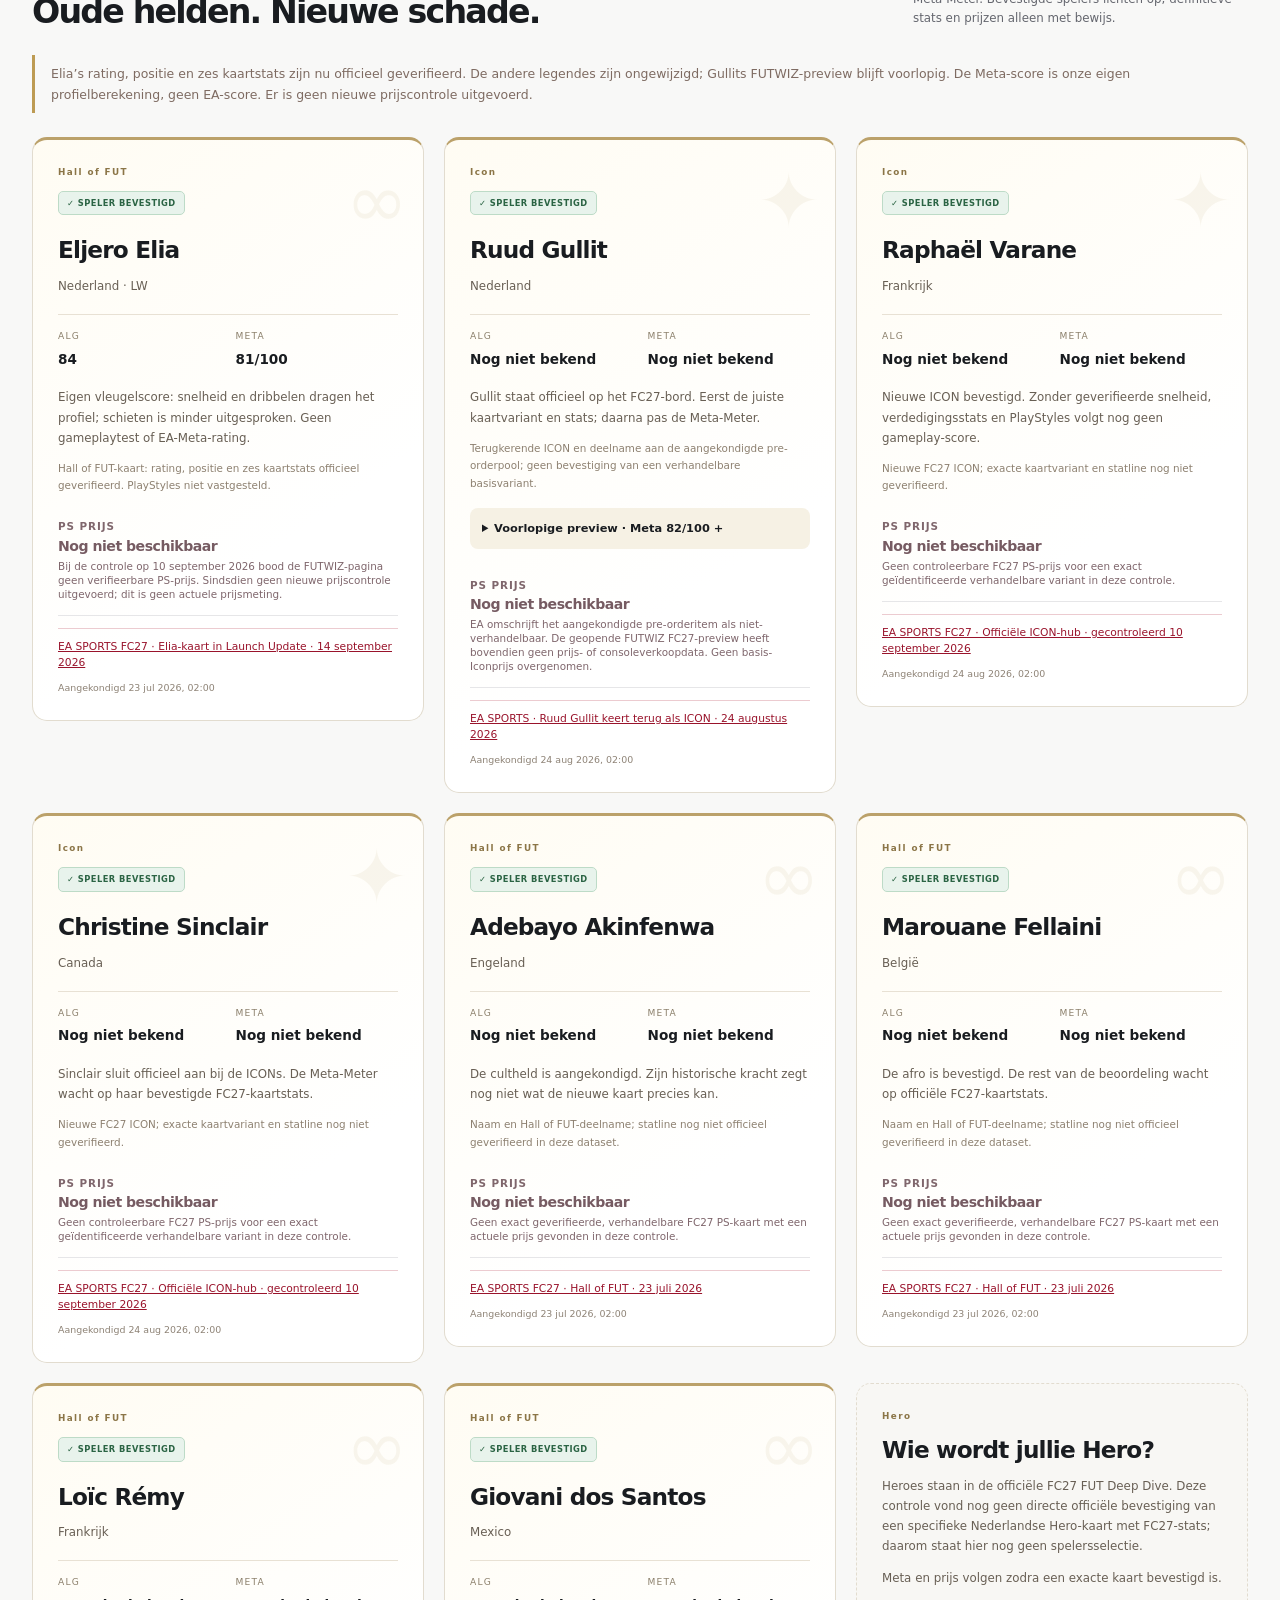
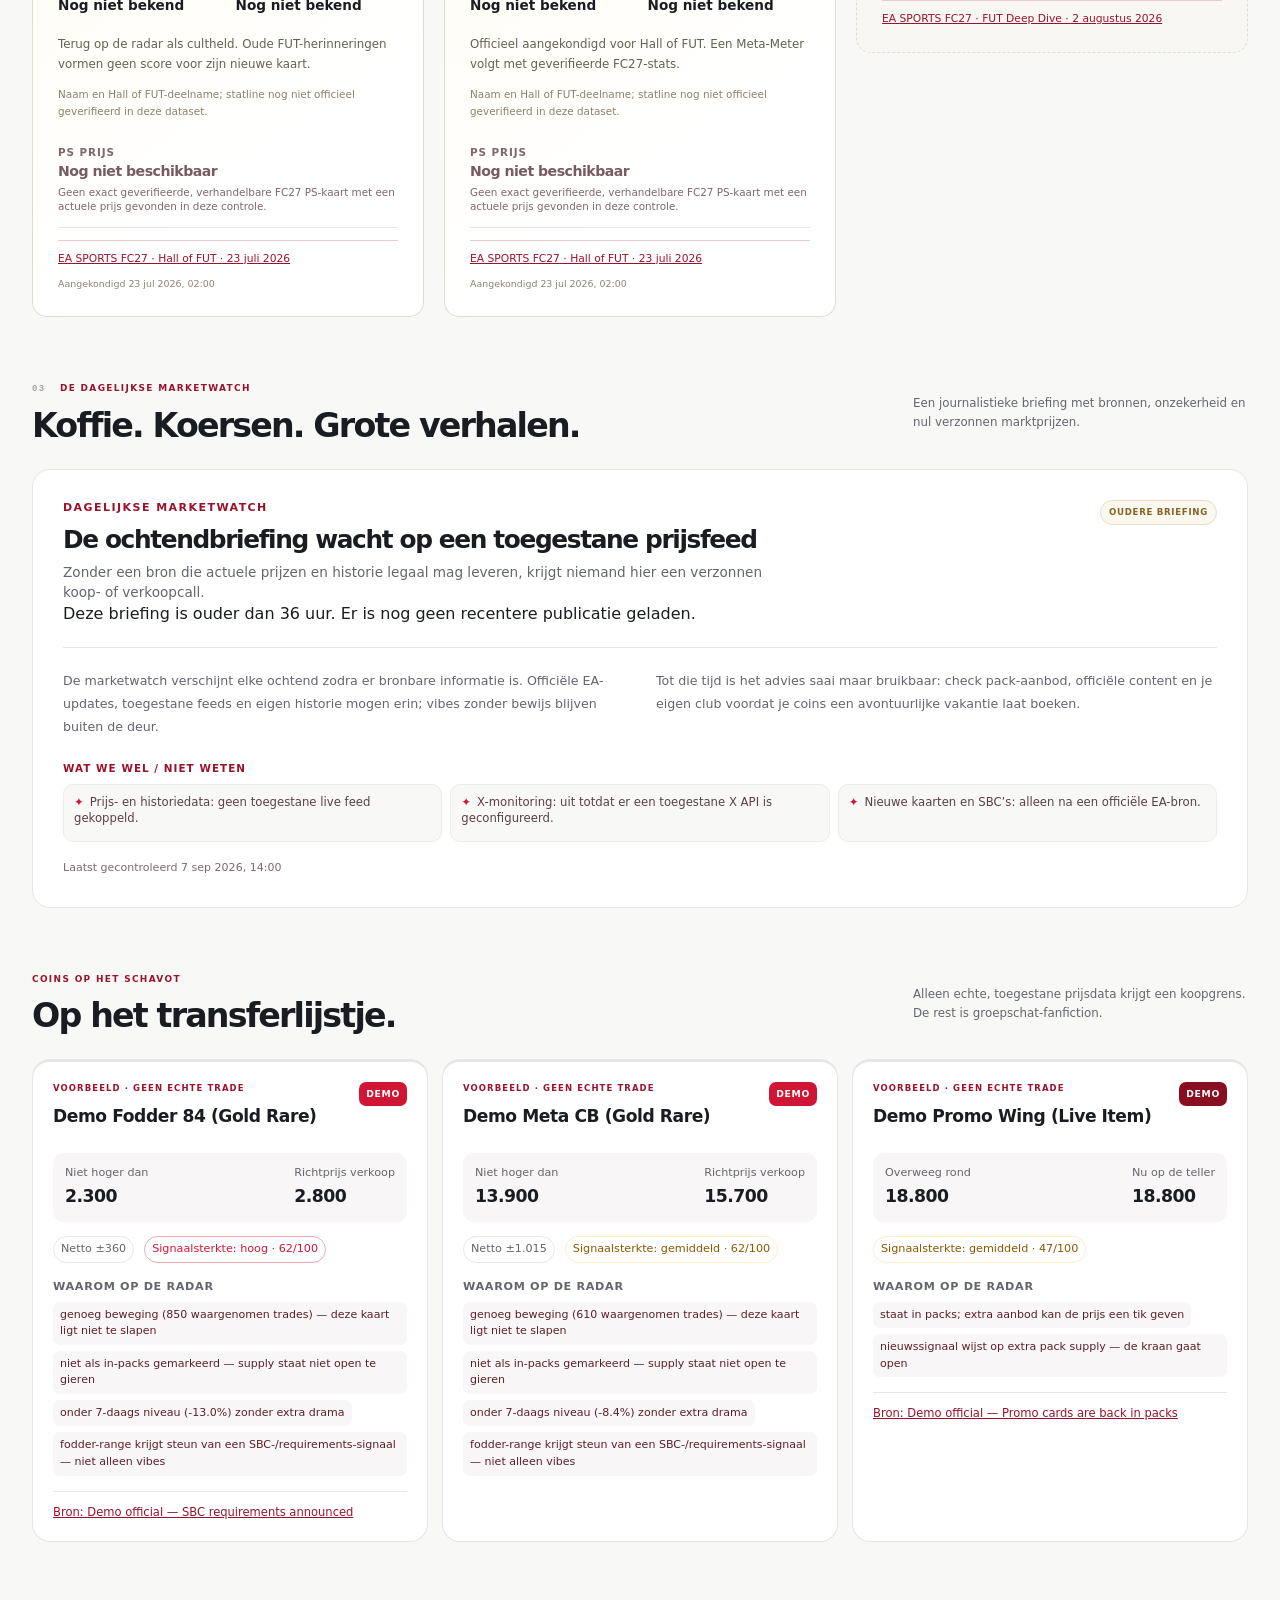
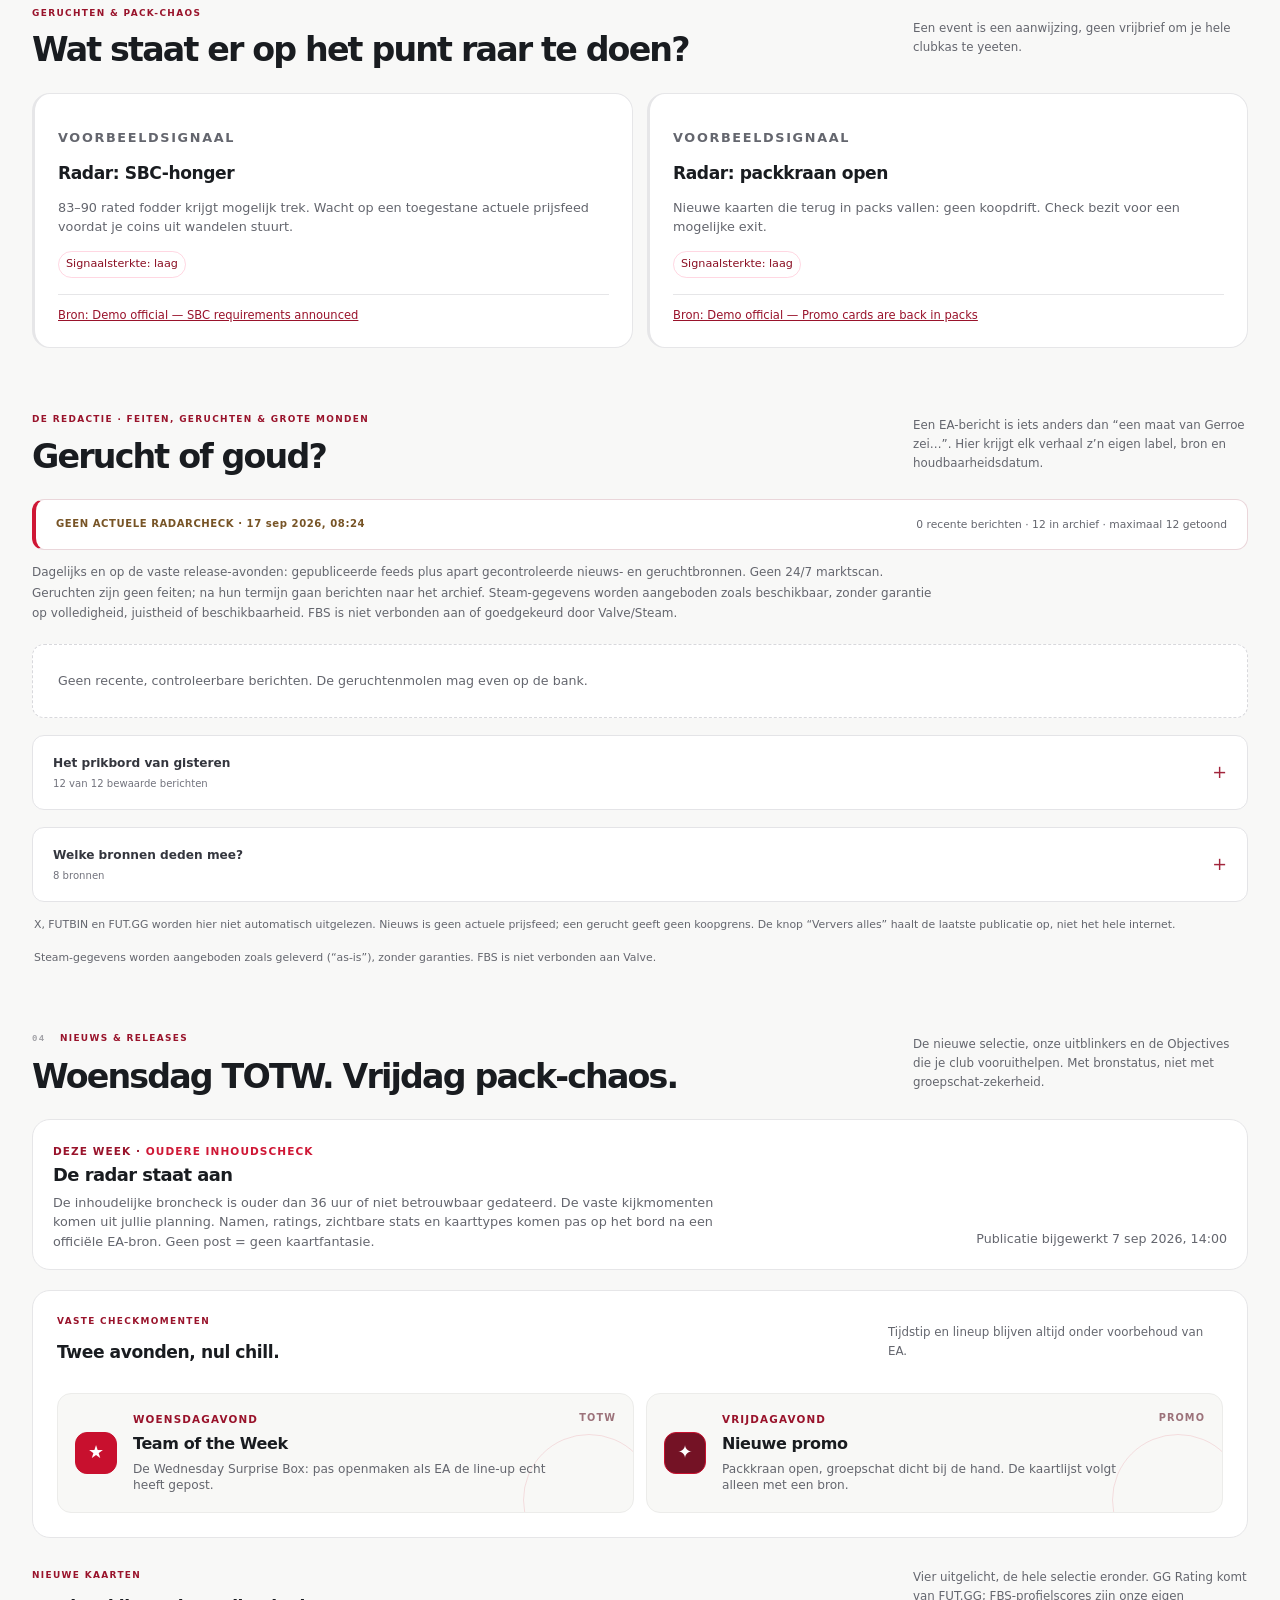
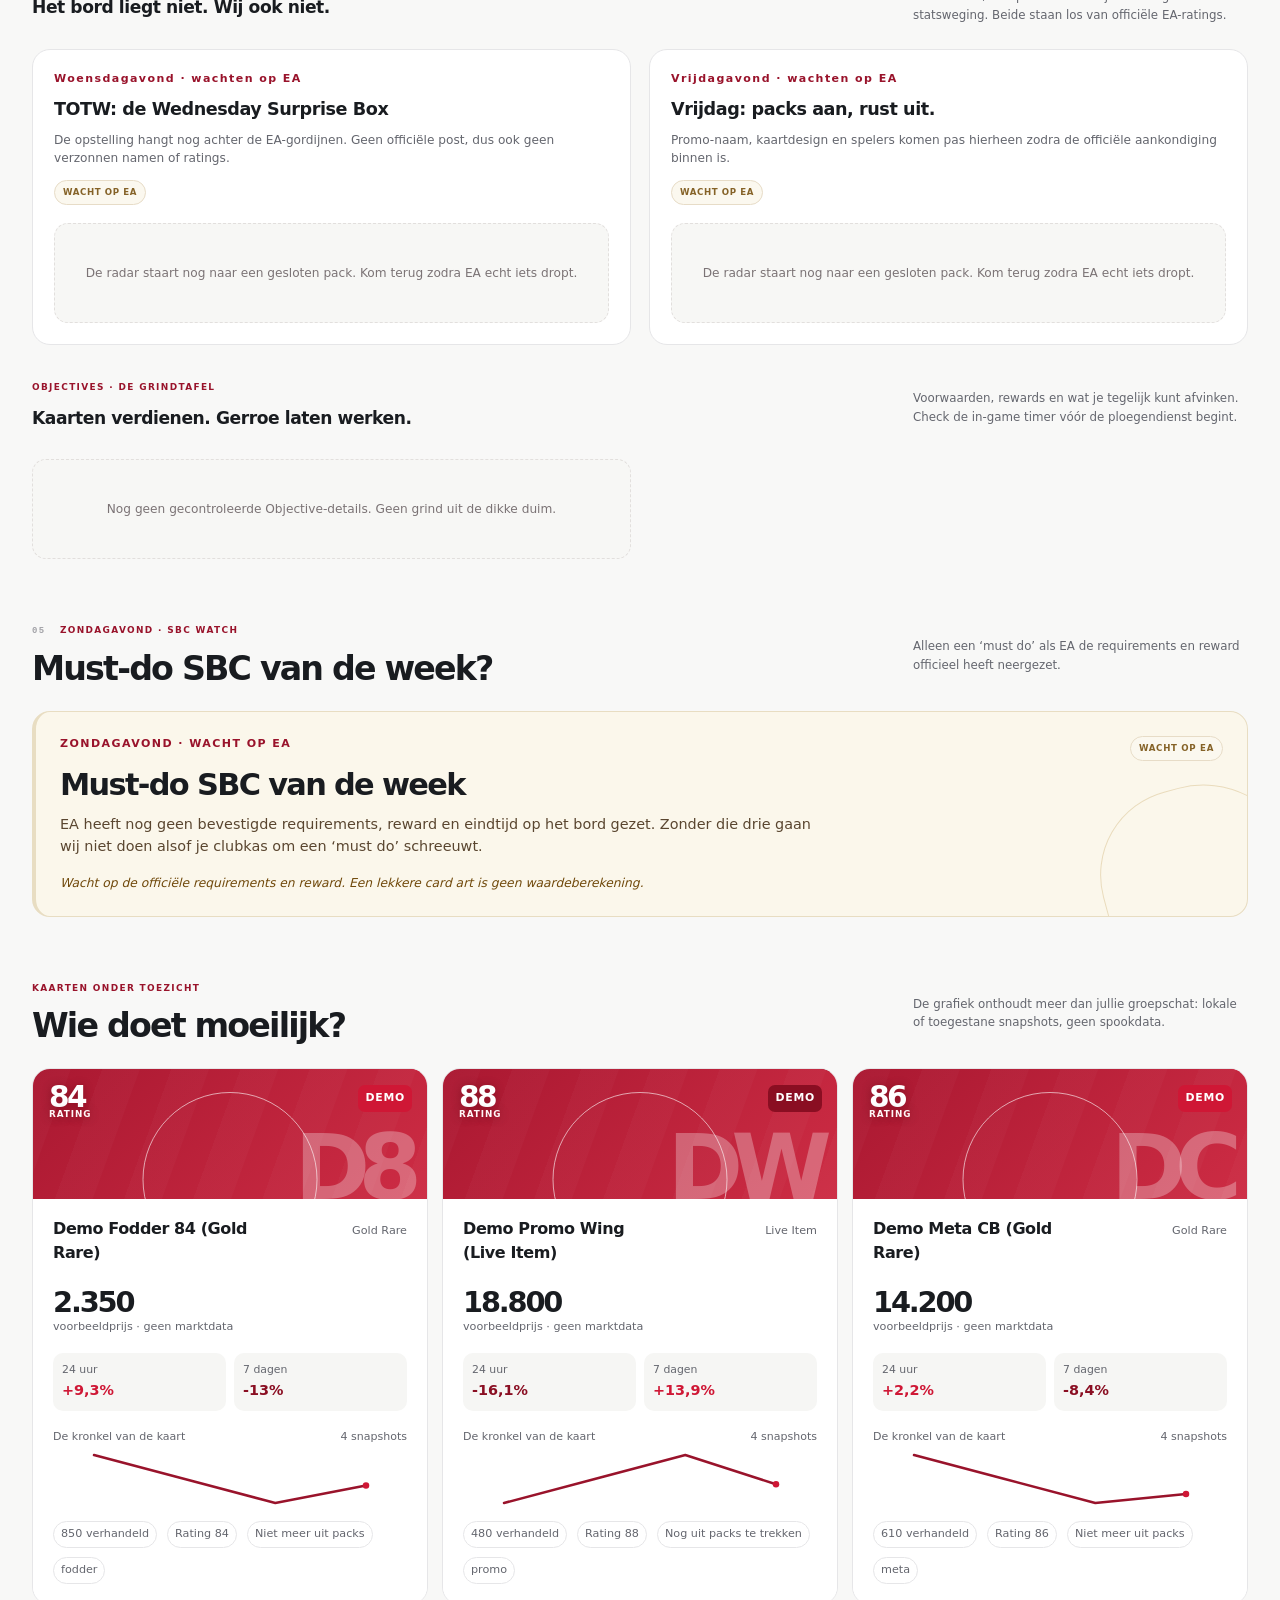
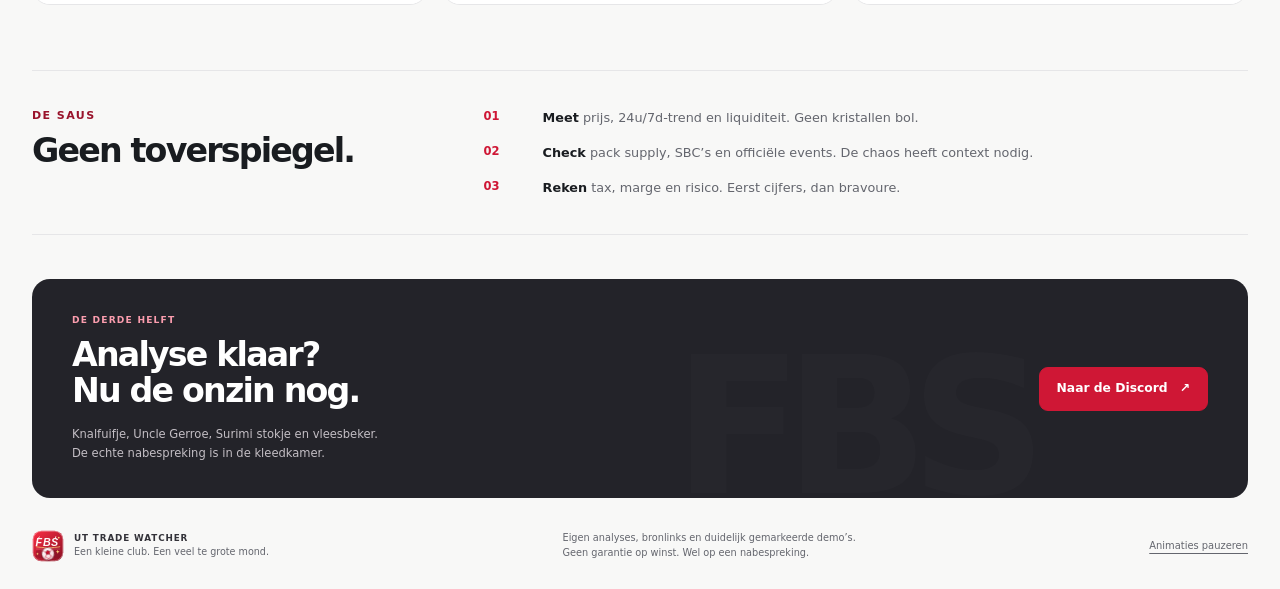
==== commit 1769f13f: "Build full TOTW board and objective guide [skip ci]" ====
--- a/index.html
+++ b/index.html
@@ -8,7 +8,7 @@
     <title>de flikkerbibsjes UT Trade watcher</title>
     <link rel="icon" href="favicon.svg" type="image/svg+xml">
     <link rel="stylesheet" href="styles.css">
-    <link rel="stylesheet" href="dashboard.css?v=daily-squad-1">
+    <link rel="stylesheet" href="dashboard.css?v=release-objectives-1">
     <link rel="stylesheet" href="radar.css?v=bibs-briefing-1">
     <link rel="stylesheet" href="evolutions.css?v=evo-lab-1">
   </head>
@@ -222,13 +222,13 @@
             <p class="kicker"><span class="section-number">04</span> NIEUWS &amp; RELEASES</p>
             <h2 id="release-radar-title">Woensdag TOTW. Vrijdag pack-chaos.</h2>
           </div>
-          <p>De vaste kijkmomenten voor nieuwe kaarten, met een bron erbij of helemaal niets.</p>
+          <p>De nieuwe selectie, onze uitblinkers en de Objectives die je club vooruithelpen. Met bronstatus, niet met groepschat-zekerheid.</p>
         </div>
         <aside class="release-status" aria-live="polite">
           <div>
             <p class="panel-label">DEZE WEEK · <span id="news-mode">PLANNER · BRONNEN NODIG</span></p>
-            <strong id="news-status-title">De packdeur is nog dicht</strong>
-            <p id="news-status-detail">We wachten op de officiële EA-fluit. Tot die tijd geen kaartfantasie.</p>
+            <strong id="news-status-title">De radar staat aan</strong>
+            <p id="news-status-detail">Kaarten, Objectives en hun bronstatus worden geladen.</p>
           </div>
           <span id="news-updated" class="updated-at">Release-radar laden…</span>
         </aside>
@@ -247,9 +247,17 @@
             <p class="kicker">NIEUWE KAARTEN</p>
             <h3 id="release-board-title">Het bord liegt niet. Wij ook niet.</h3>
           </div>
-          <p>Een kaart krijgt pas een naam, rating en Meta-tekst zodra de officiële bron ernaast staat.</p>
+          <p>Vier uitgelicht, de hele selectie eronder. GG Rating komt van FUT.GG; FBS-profielscores zijn onze eigen statsweging. Beide staan los van officiële EA-ratings.</p>
         </div>
         <div id="release-board" class="release-board" aria-live="polite"></div>
+        <div class="section-head objectives-heading">
+          <div>
+            <p class="kicker">OBJECTIVES · DE GRINDTAFEL</p>
+            <h3 id="objectives-title">Kaarten verdienen. Gerroe laten werken.</h3>
+          </div>
+          <p>Voorwaarden, rewards en wat je tegelijk kunt afvinken. Check de in-game timer vóór de ploegendienst begint.</p>
+        </div>
+        <div id="objectives-board" class="objectives-board" aria-labelledby="objectives-title" aria-live="polite"></div>
       </section>
 
       <section id="sbc-week" class="section sbc-week-section" aria-labelledby="sbc-week-title">
@@ -304,8 +312,8 @@
     <script src="card-art.js?v=daily-squad-1" defer></script>
     <script src="app.js?v=bibs-briefing-1" defer></script>
     <script src="watch.js?v=daily-squad-1" defer></script>
-    <script src="radar.js?v=bibs-briefing-1" defer></script>
-    <script src="news.js?v=daily-squad-1" defer></script>
+    <script src="radar.js?v=release-objectives-1" defer></script>
+    <script src="news.js?v=release-objectives-1" defer></script>
     <script src="evolutions.js?v=evo-lab-1" defer></script>
     <script src="motion.js?v=evo-lab-1" defer></script>
   </body>
--- a/dashboard.css
+++ b/dashboard.css
@@ -336,6 +336,60 @@
 .legend-role { color: #83796a; font-size: .67rem; }.legend-numbers { display: grid; grid-template-columns: 1fr 1fr; gap: 15px; border-top: 1px solid #e8e1d4; padding-top: 15px; margin: 18px 0; }.legend-numbers small,.legend-numbers strong { display: block; }.legend-numbers small { font-size: .57rem; letter-spacing: .13em; color: #8c806c; }.legend-numbers strong { font-size: .85rem; margin-top: 5px; }
 .legend-meta, .legend-card > p { font-size: .74rem; line-height: 1.7; color: #685f54; }.legend-scope { font-size: .65rem !important; color: #8d8070 !important; }.legend-preview { background: #f6f1e4; border-radius: 8px; padding: 12px; margin: 15px 0; }.legend-preview summary { cursor: pointer; font-size: .71rem; font-weight: 700; }.legend-preview p { font-size: .7rem; line-height: 1.7; }.legend-preview small { display: block; font-size: .64rem; line-height: 1.7; }.legend-checked { display: block; color: #8d8275; margin-top: 10px; font-size: .59rem; }
 .legend-card .release-price { margin-top: 16px; }.legend-card .release-price strong { font-size: .88rem; }.legend-pending { border-style: dashed; background: #f8f7f4; }
+
+/* The complete release desk: four spotlights, every card, and a useful grind plan. */
+body[data-page="dashboard"] .release-lane--complete { grid-column: 1 / -1; }
+body[data-page="dashboard"] .release-lane .release-card-grid--featured { grid-template-columns: repeat(4, minmax(0, 1fr)); align-items: start; }
+.release-evidence { display: inline-block; margin: 5px 0 10px; font-size: .57rem; font-weight: 800; line-height: 1.6; letter-spacing: .035em; color: #805b26; background: #faf1df; border: 1px solid #ead8b7; padding: 5px 8px; border-radius: 6px; }
+body[data-page="dashboard"] .release-card__stats { grid-template-columns: repeat(6, minmax(0, 1fr)); }
+.release-lineup { margin-top: 30px; padding-top: 24px; border-top: 1px solid var(--line); }
+.release-lineup h4 { margin: 0 0 8px; font-size: 1rem; }
+.release-lineup__note { font-size: .74rem; line-height: 1.7; color: #736368; max-width: 760px; }
+.release-lineup__list { display: grid; grid-template-columns: repeat(2, minmax(0, 1fr)); gap: 8px 16px; margin-top: 17px; align-items: start; }
+.release-lineup__row { min-width: 0; border: 1px solid var(--line); background: #fff; border-radius: 9px; overflow: hidden; }
+.release-lineup__row--dutch { border-color: #d6a155; background: #fffbf2; }
+.release-lineup__row > summary { list-style: none; display: grid; grid-template-columns: 31px 30px minmax(0, 1fr) auto 13px; gap: 10px; align-items: center; min-height: 58px; padding: 11px 14px; cursor: pointer; }
+.release-lineup__row > summary::-webkit-details-marker { display: none; }
+.release-lineup__row > summary:focus-visible, .release-lineup__report a:focus-visible, .objective-card a:focus-visible { outline: 3px solid #a71c31; outline-offset: -3px; }
+.release-lineup__rating { font-size: 1.12rem; color: #ad1d34; }
+.release-lineup__position { font-size: .63rem; color: #726267; }
+.release-lineup__name { font-size: .76rem; font-weight: 750; overflow-wrap: anywhere; }
+.release-lineup__meta { font-size: .64rem; font-weight: 750; white-space: nowrap; color: #685631; }
+.release-lineup__toggle { font-size: 1rem; color: #9f1730; transition: transform .2s ease; }
+.release-lineup__row[open] .release-lineup__toggle { transform: rotate(45deg); }
+.release-lineup__row[open] > summary { border-bottom: 1px solid var(--line); }
+.release-lineup__report { padding: 14px; font-size: .76rem; line-height: 1.7; color: #65575d; }
+.release-lineup__report .release-card__stats { margin: 12px 0; }
+.release-lineup__report .release-price { font-size: .68rem; }
+.release-lineup__gg, .objective-card__gg { font-weight: 750; color: #72572c; }
+.release-gg-source { padding-bottom: 8px; }.release-gg-source .release-source { margin-top: 4px; }
+.release-price--snapshot .release-source { grid-column: 1 / -1; margin: 0; }
+.objectives-heading { margin-top: 36px; }
+.objectives-board { display: grid; grid-template-columns: repeat(2, minmax(0, 1fr)); align-items: start; gap: 18px; }
+.objective-card { min-width: 0; padding: 25px; border: 1px solid #e6c8cd; border-top: 4px solid #aa1d35; border-radius: 14px; background: linear-gradient(135deg, #fff, #fff8f8); }
+.objective-card h4 { margin: 0 0 6px; font-size: 1.35rem; letter-spacing: -.03em; }
+.objective-card h5 { margin: 19px 0 7px; font-size: .8rem; }
+.objective-card p, .objective-card__list { font-size: .77rem; line-height: 1.75; color: #66585e; }
+.objective-card__profile { font-weight: 750; color: #9f1730 !important; }
+.objective-card__list { padding-left: 20px; margin: 8px 0; }
+.objective-card__list li + li { margin-top: 6px; }
+.objective-card__overlap { padding: 12px 14px; border-left: 3px solid #aa1d35; background: #fff0f2; border-radius: 0 8px 8px 0; }
+.objective-card__expiry, .objective-card__caveat { font-size: .69rem !important; }
+.objective-card__expiry { margin-top: 20px; font-weight: 700; }
+.objective-card .release-source { font-size: .68rem; }
+@media (max-width: 1100px) {
+  body[data-page="dashboard"] .release-lane .release-card-grid--featured { grid-template-columns: repeat(2, minmax(0, 1fr)); }
+}
+@media (max-width: 700px) {
+  .release-lineup__list, .objectives-board { grid-template-columns: minmax(0, 1fr); }
+  .objective-card { padding: 20px; }
+}
+@media (max-width: 480px) {
+  body[data-page="dashboard"] .release-lane .release-card-grid--featured { grid-template-columns: minmax(0, 1fr); }
+  .release-lineup__row > summary { gap: 7px; padding: 10px; grid-template-columns: 25px 25px minmax(0, 1fr) auto 10px; }
+  .release-lineup__name { font-size: .72rem; }
+}
+@media (prefers-reduced-motion: reduce) { .release-lineup__toggle { transition: none; } }
 @media(max-width:1100px) { body[data-page="dashboard"] #dutch-gold-grid { grid-template-columns: 1fr; }.legends-grid { grid-template-columns: repeat(2,minmax(0,1fr)); } }
 @media(max-width:760px) { body[data-page="dashboard"] .daily-trade { grid-template-columns: 1fr; gap: 18px; padding: 23px; margin-top: 0; }.daily-trade-heading { border-right: 0; border-bottom: 1px solid #ebd5d8; padding: 0 0 14px; }.daily-trade-heading > p:last-child { margin-bottom: 0; }.daily-topline { font-size: .55rem; }.legends-grid { grid-template-columns: 1fr; }.legend-card { padding: 23px; }.watch-line-heading span { font-size: .57rem; } }
 @media(max-width:420px) { .watch-line-cards { grid-template-columns: 1fr; }.daily-prices { grid-template-columns: 1fr; } }
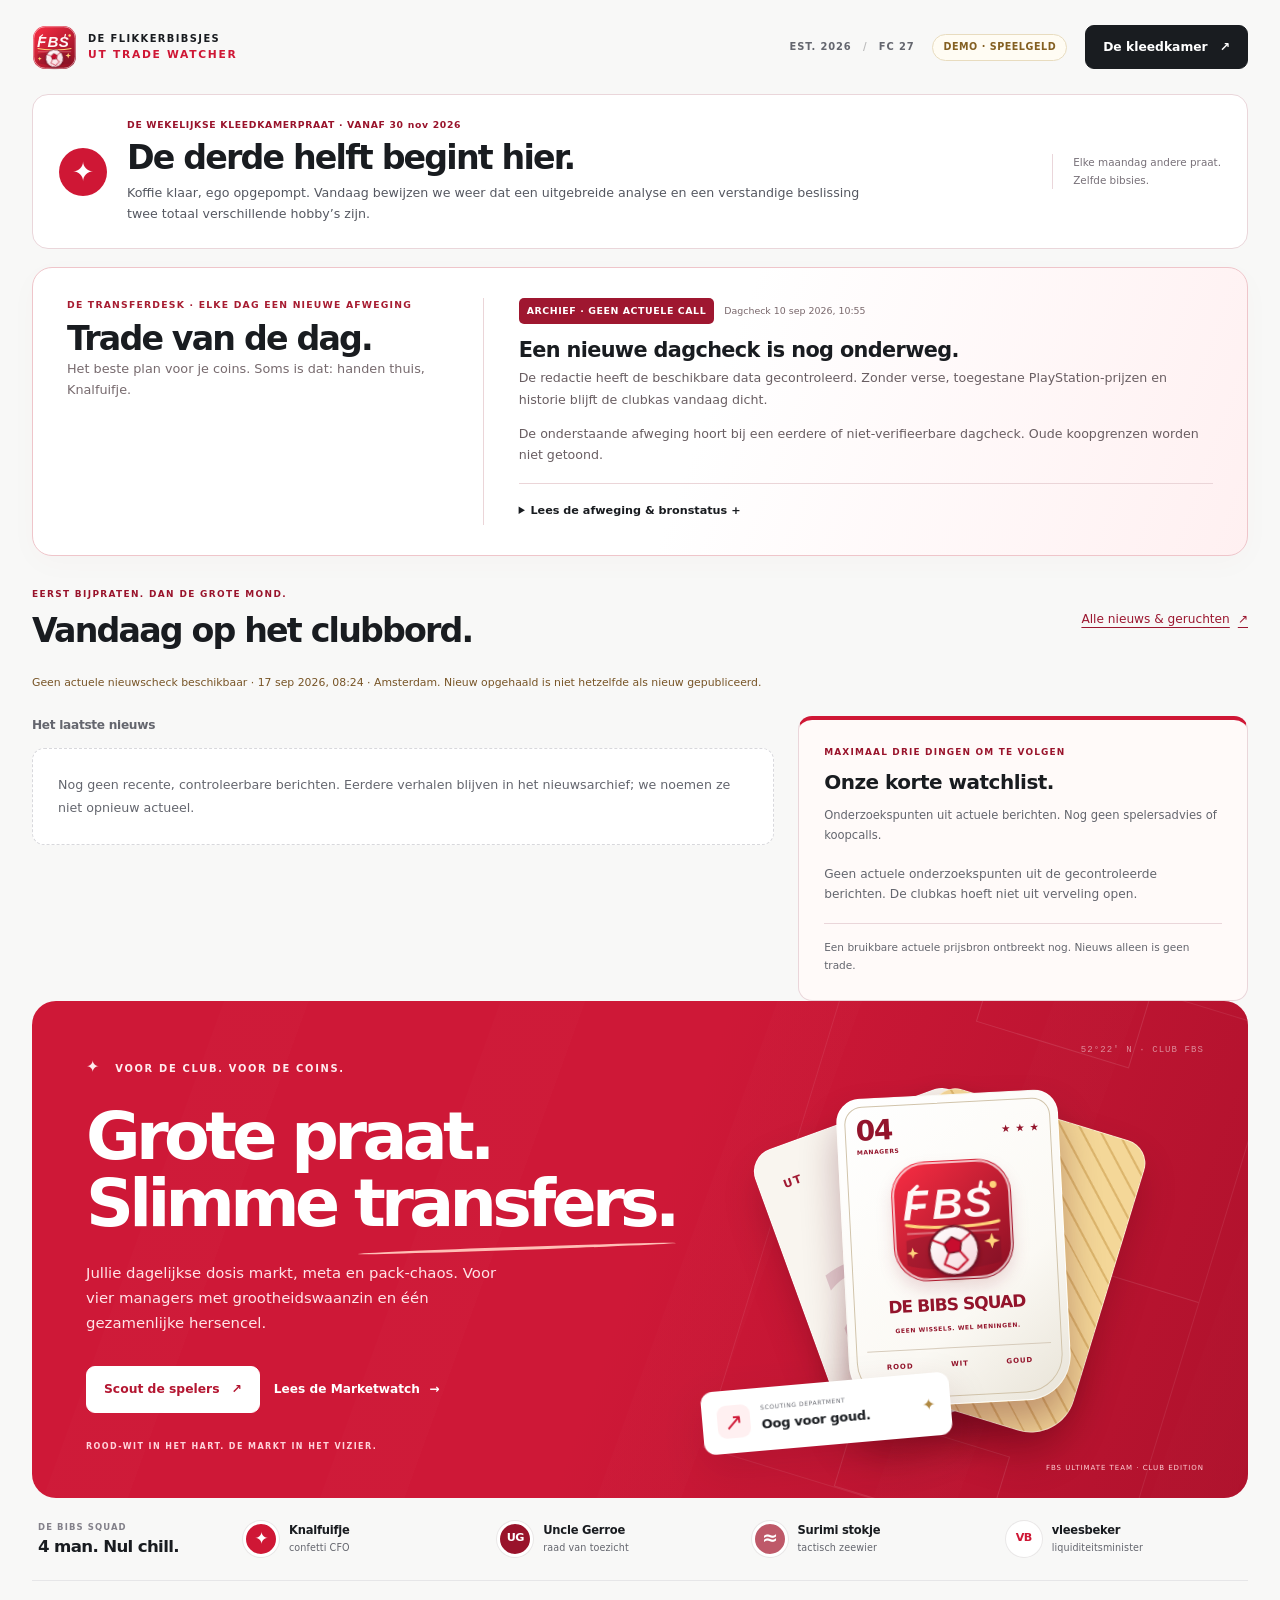
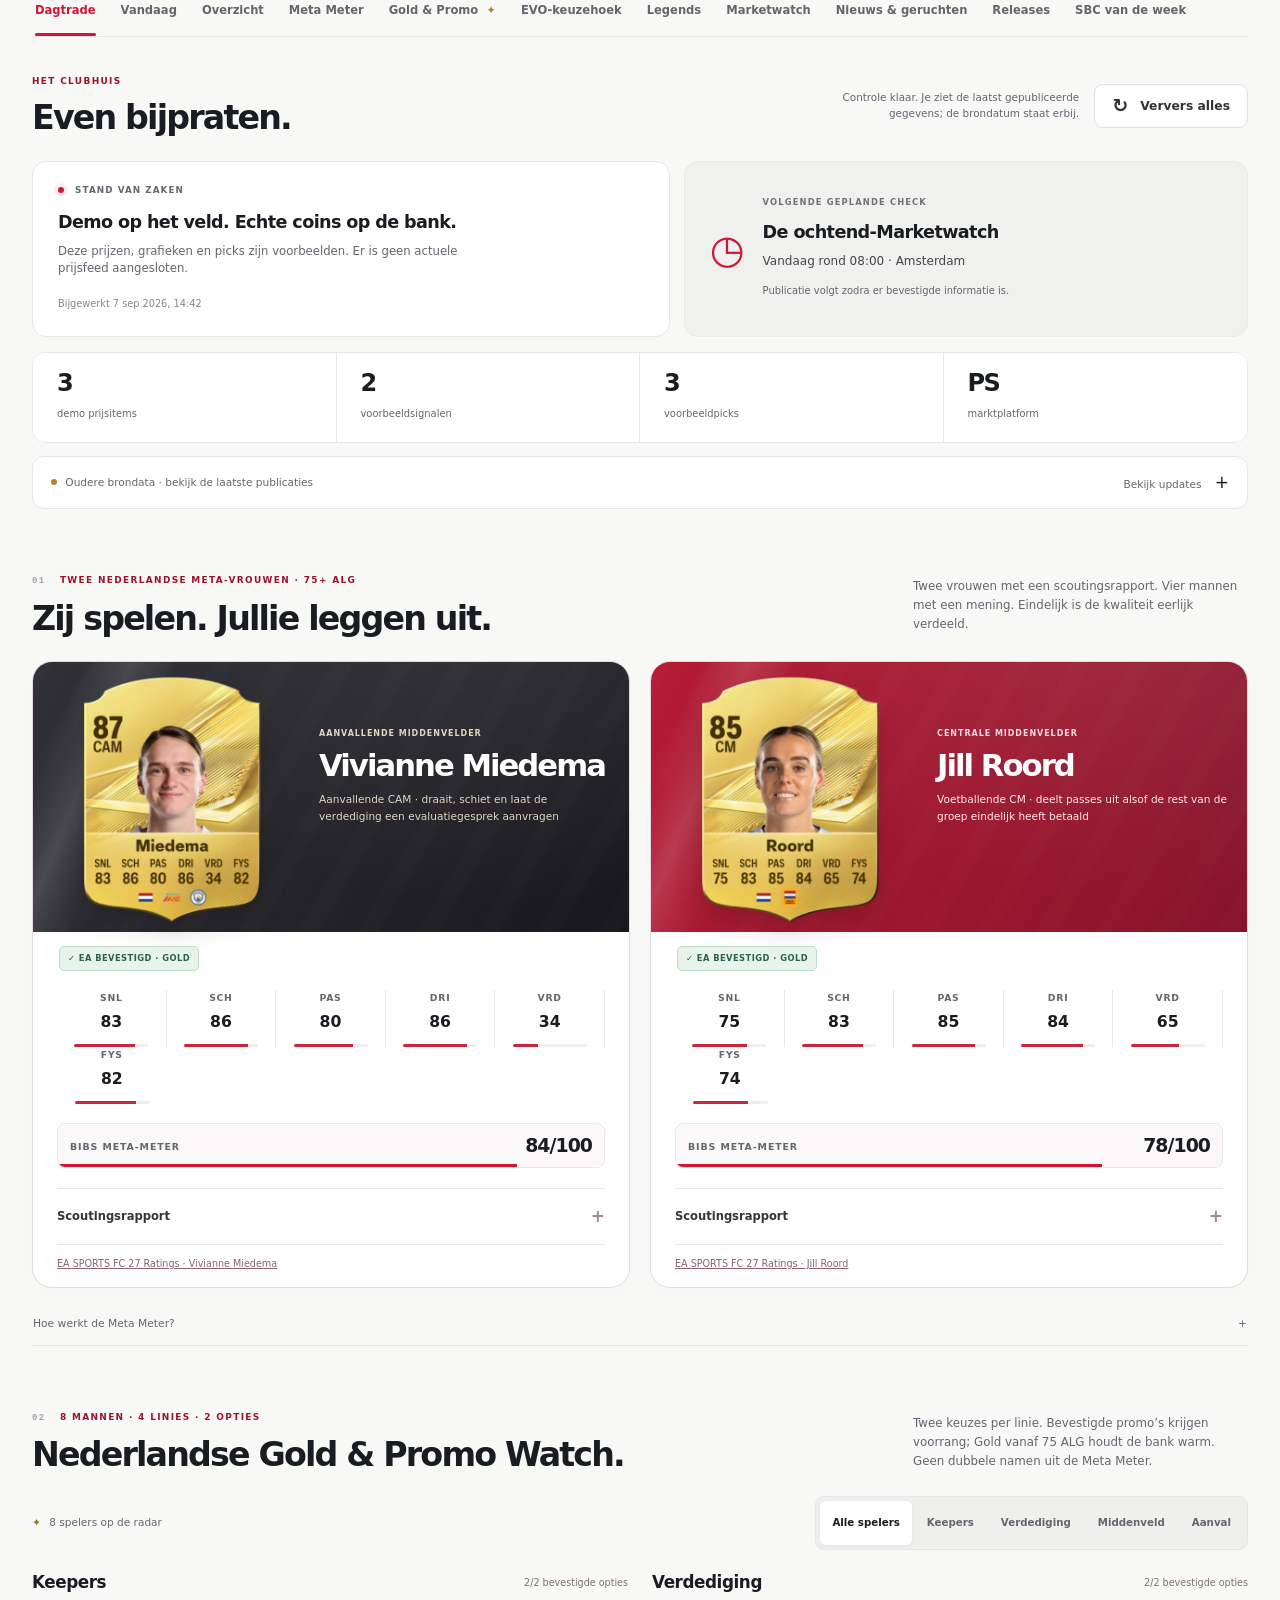
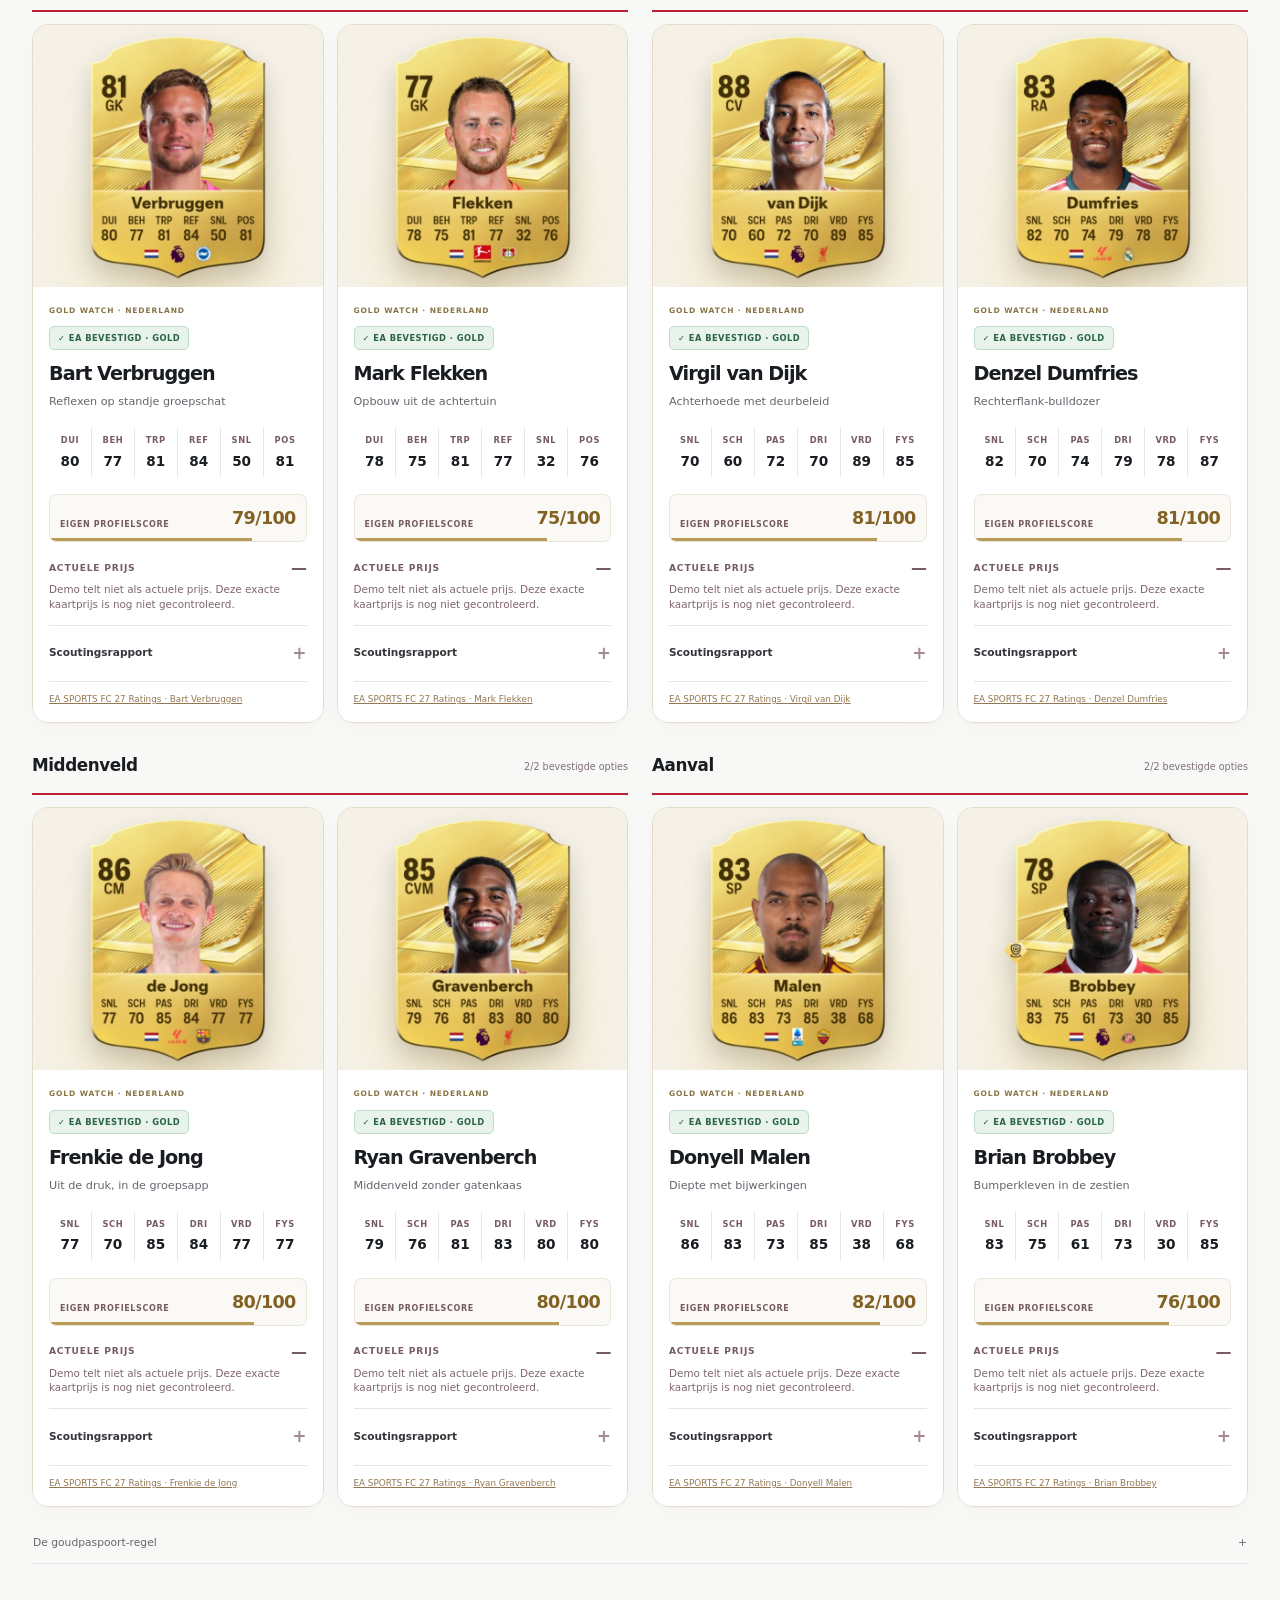
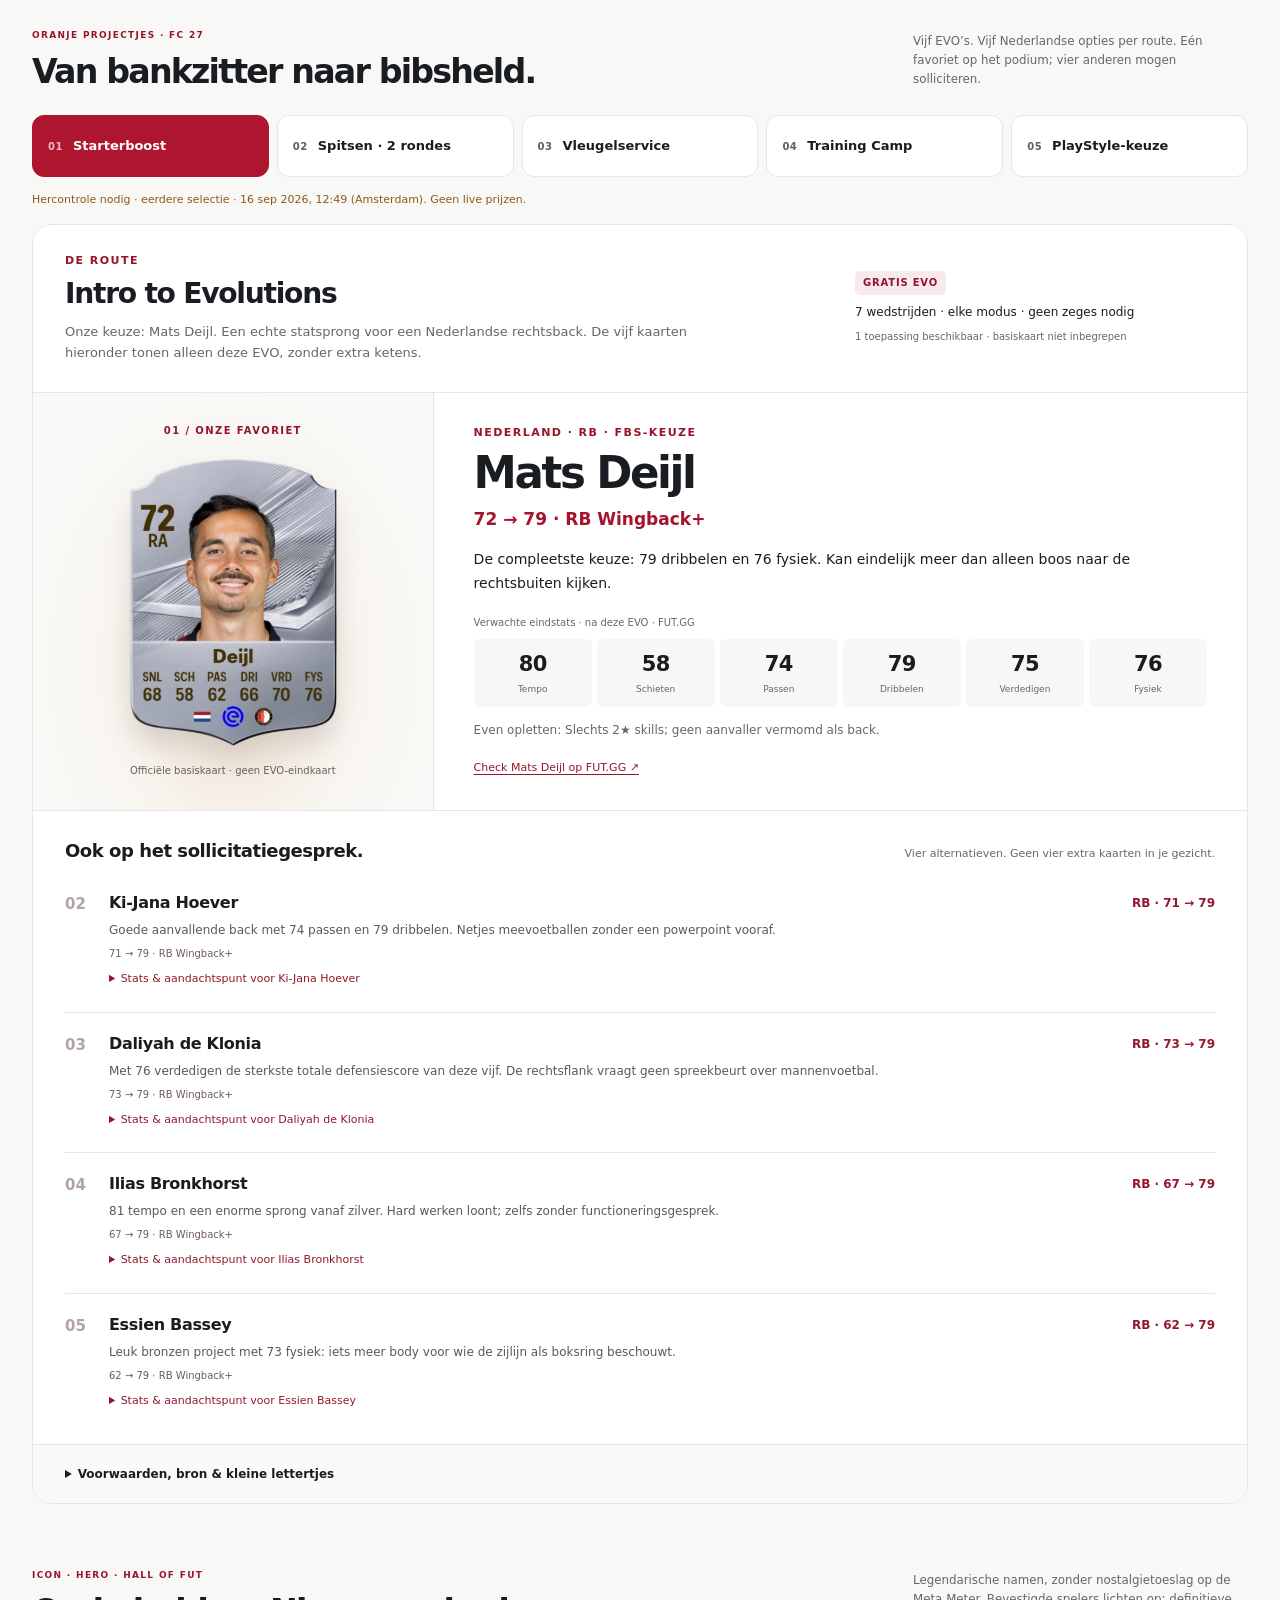
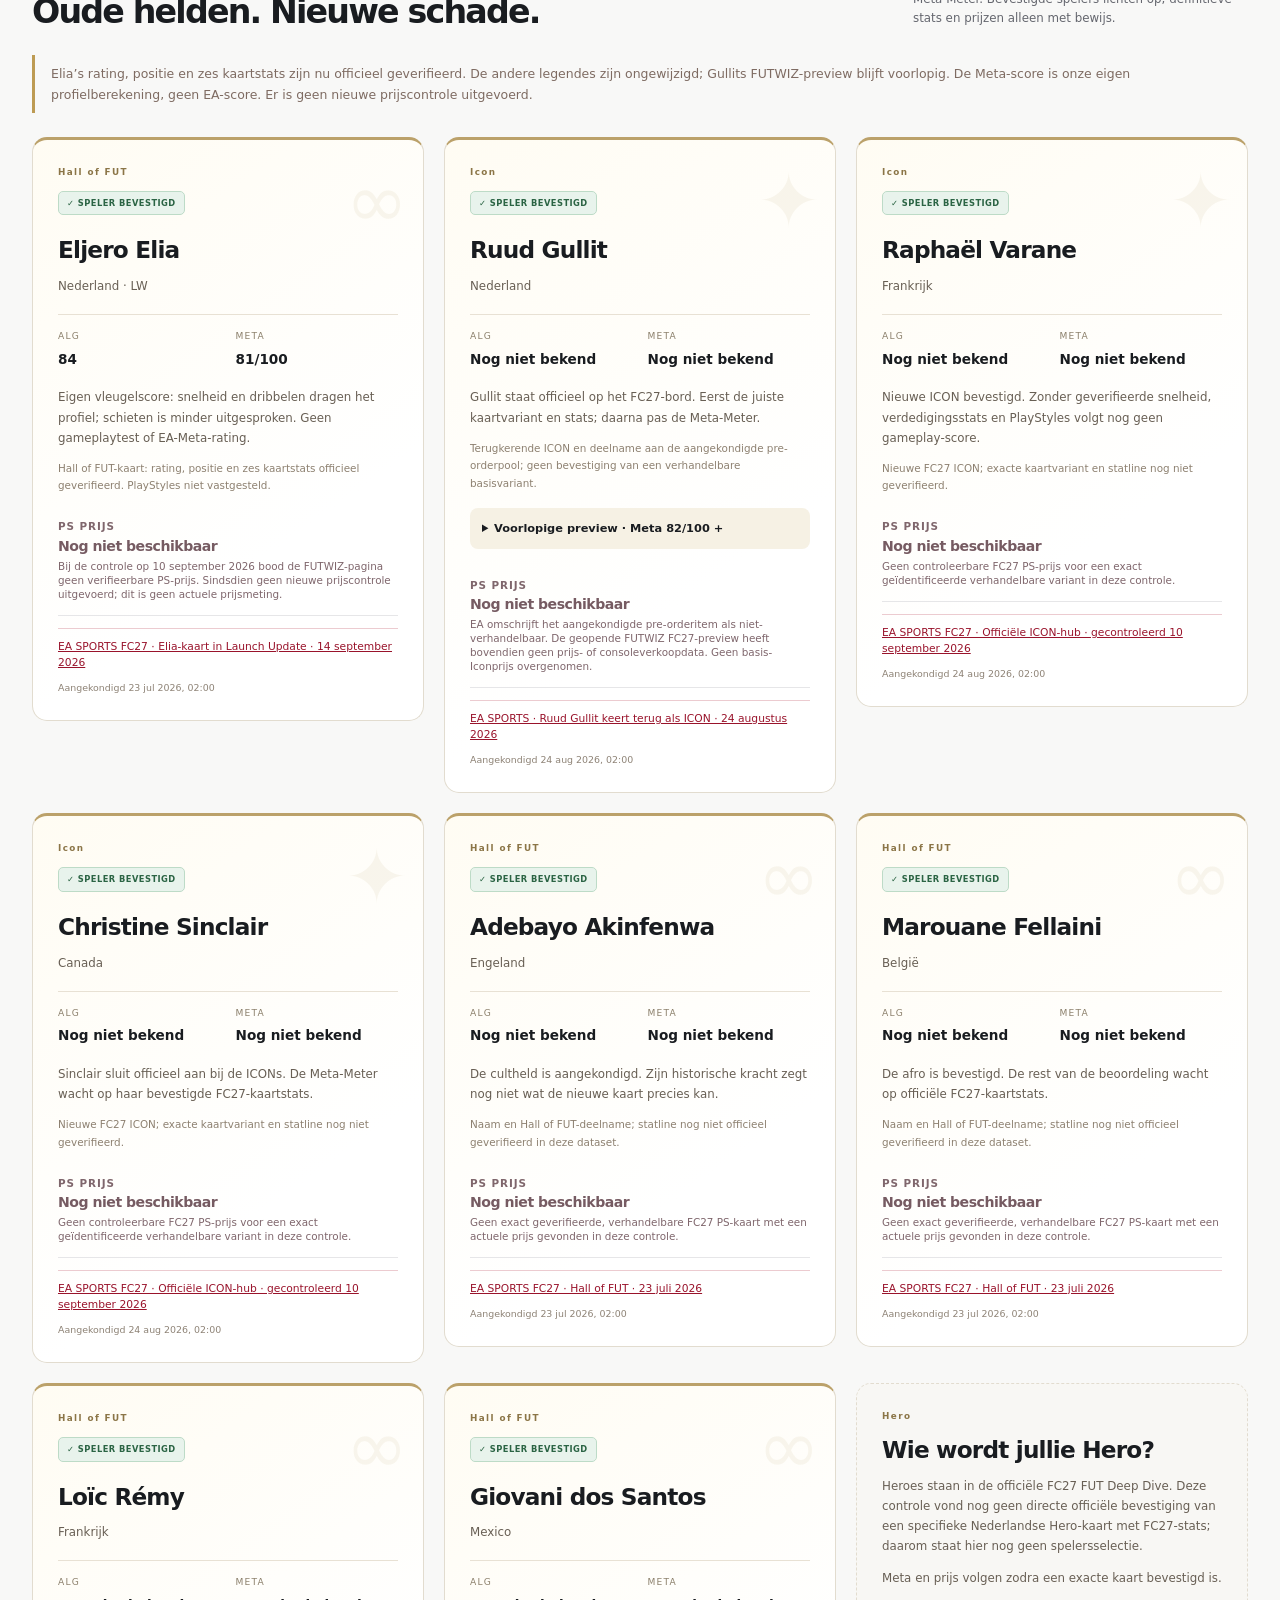
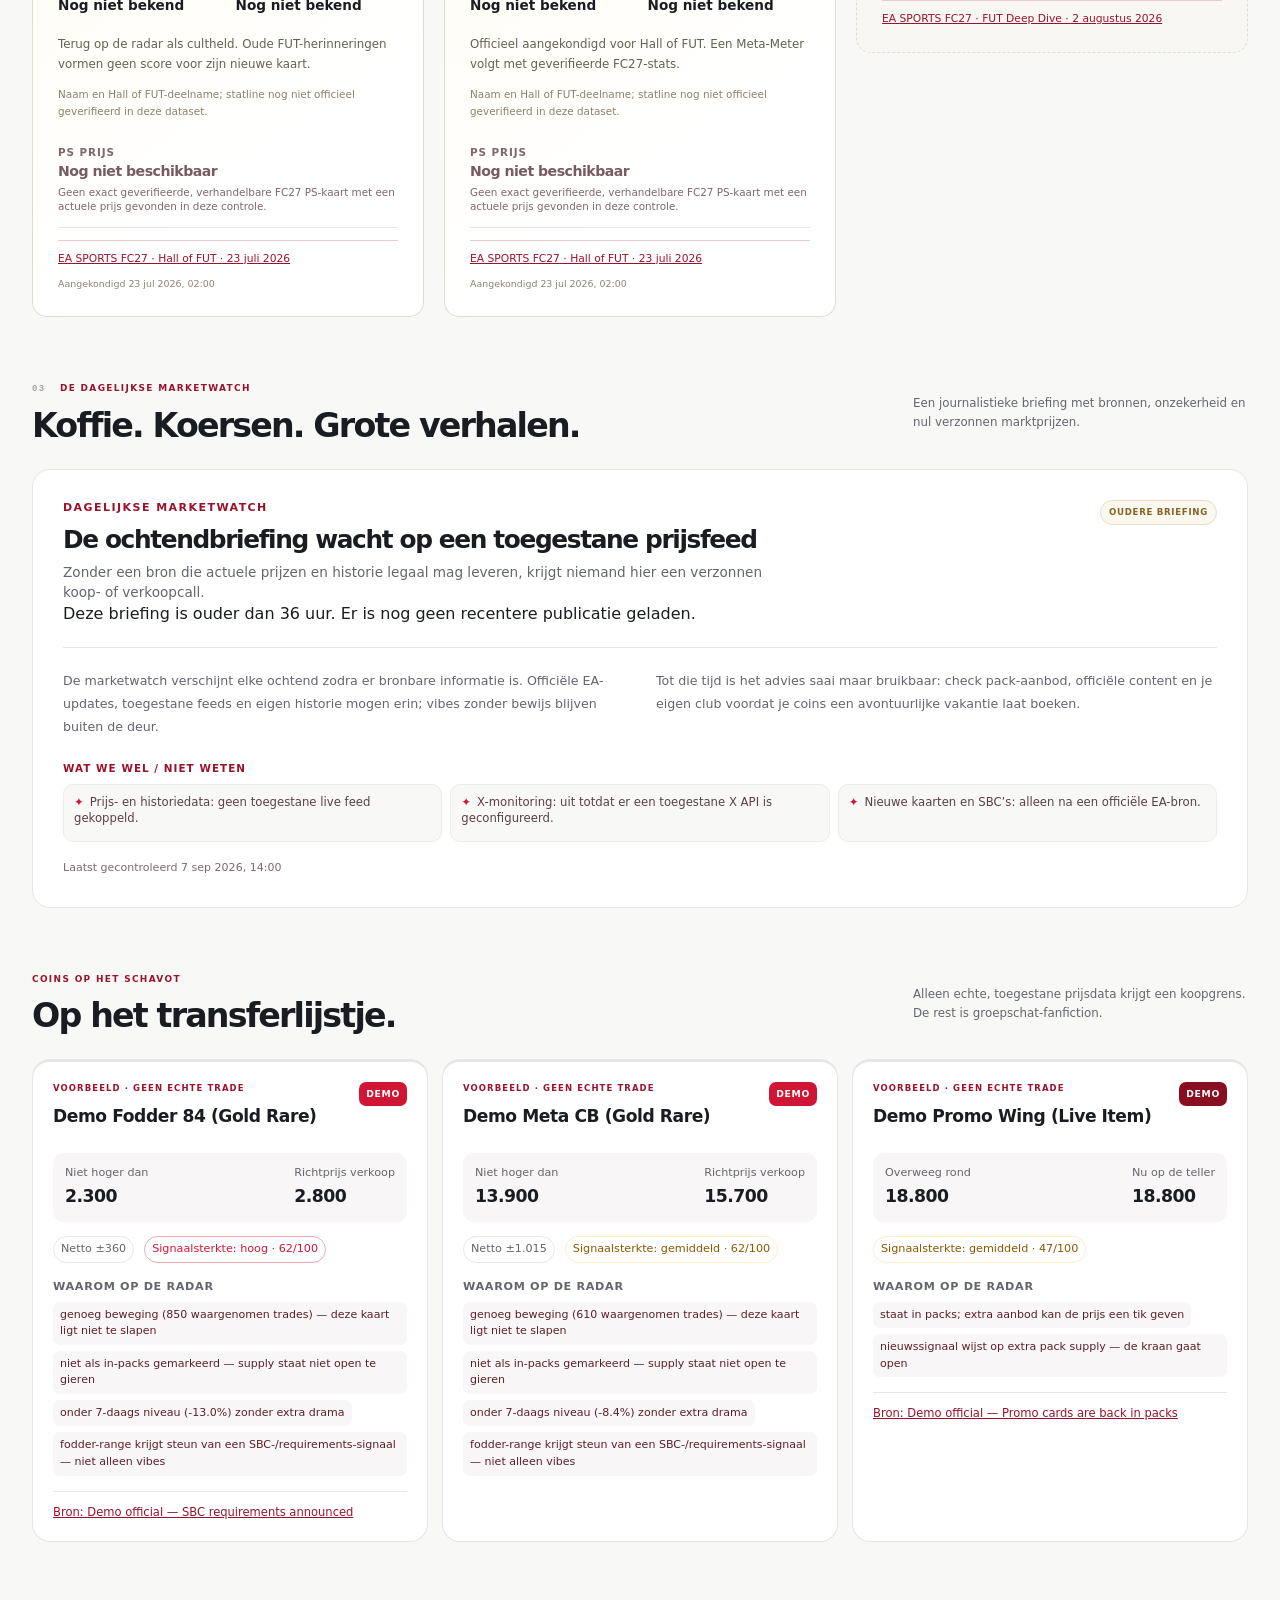
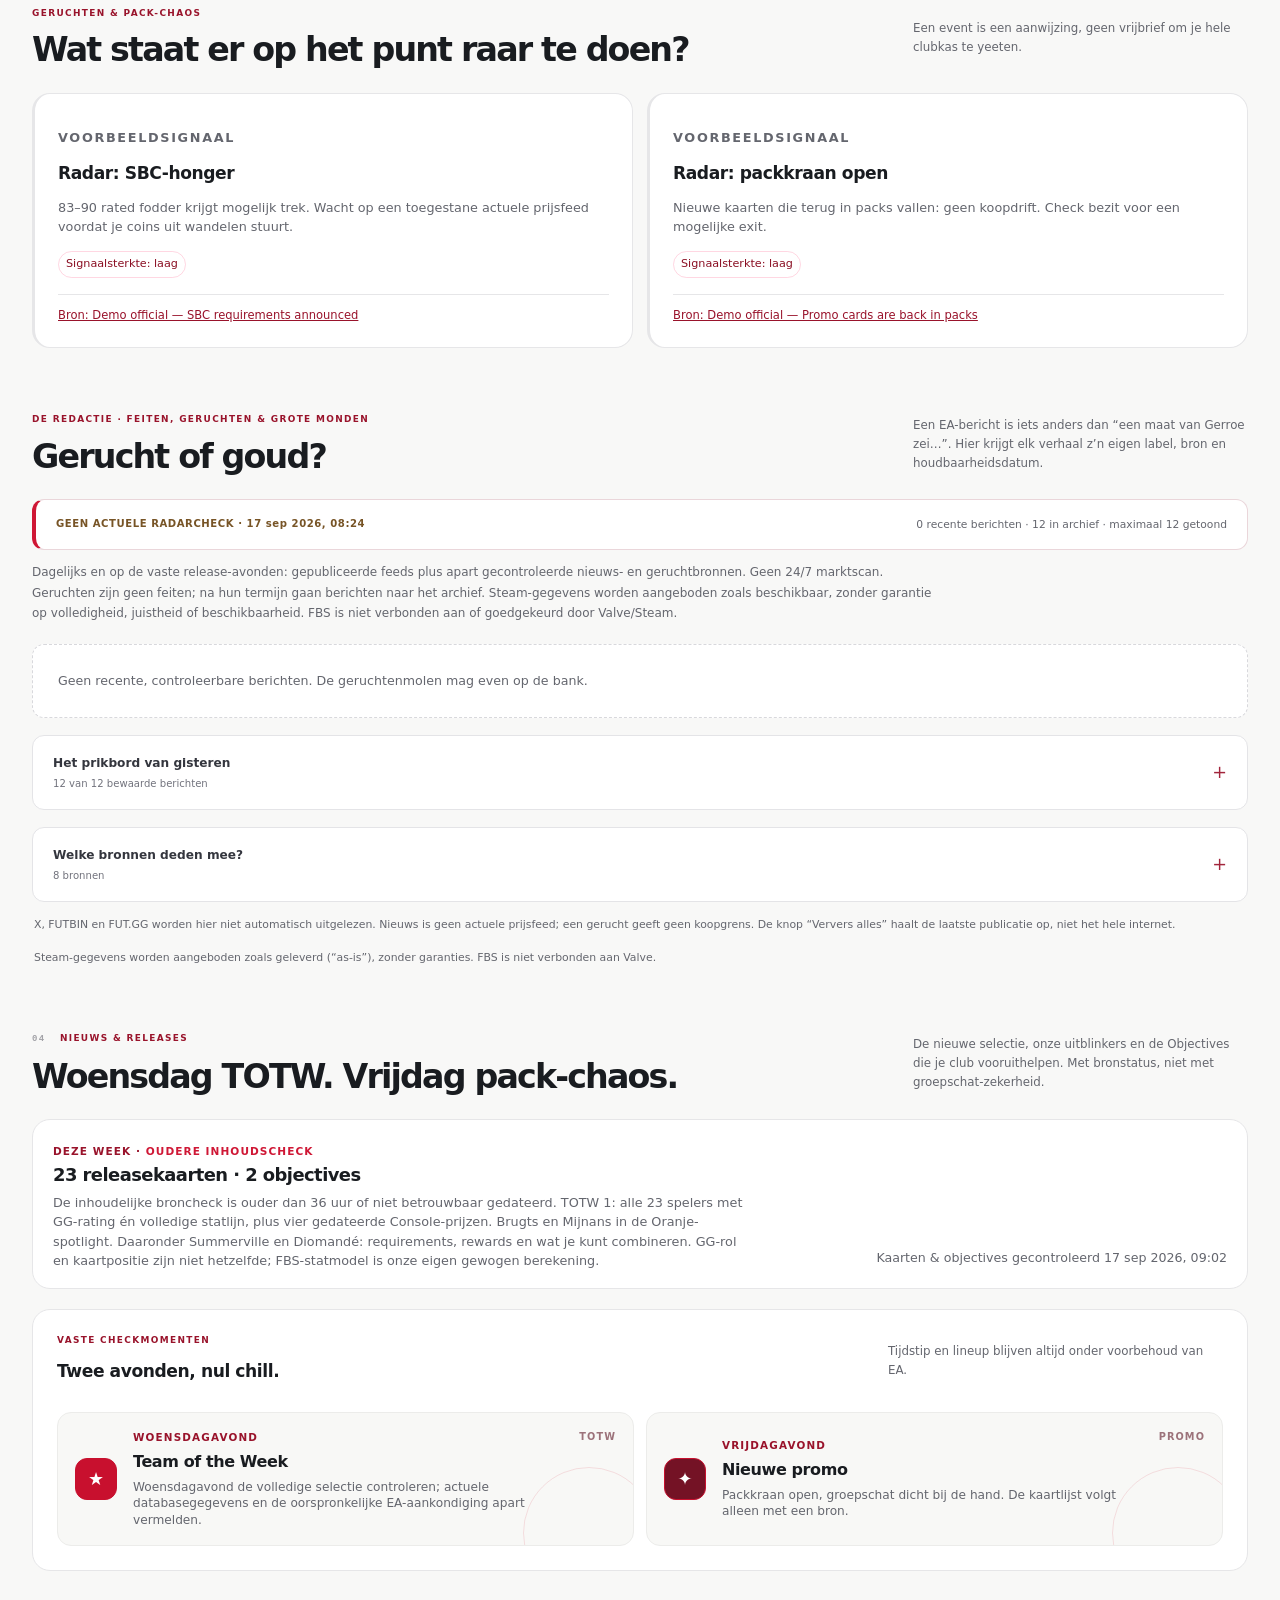
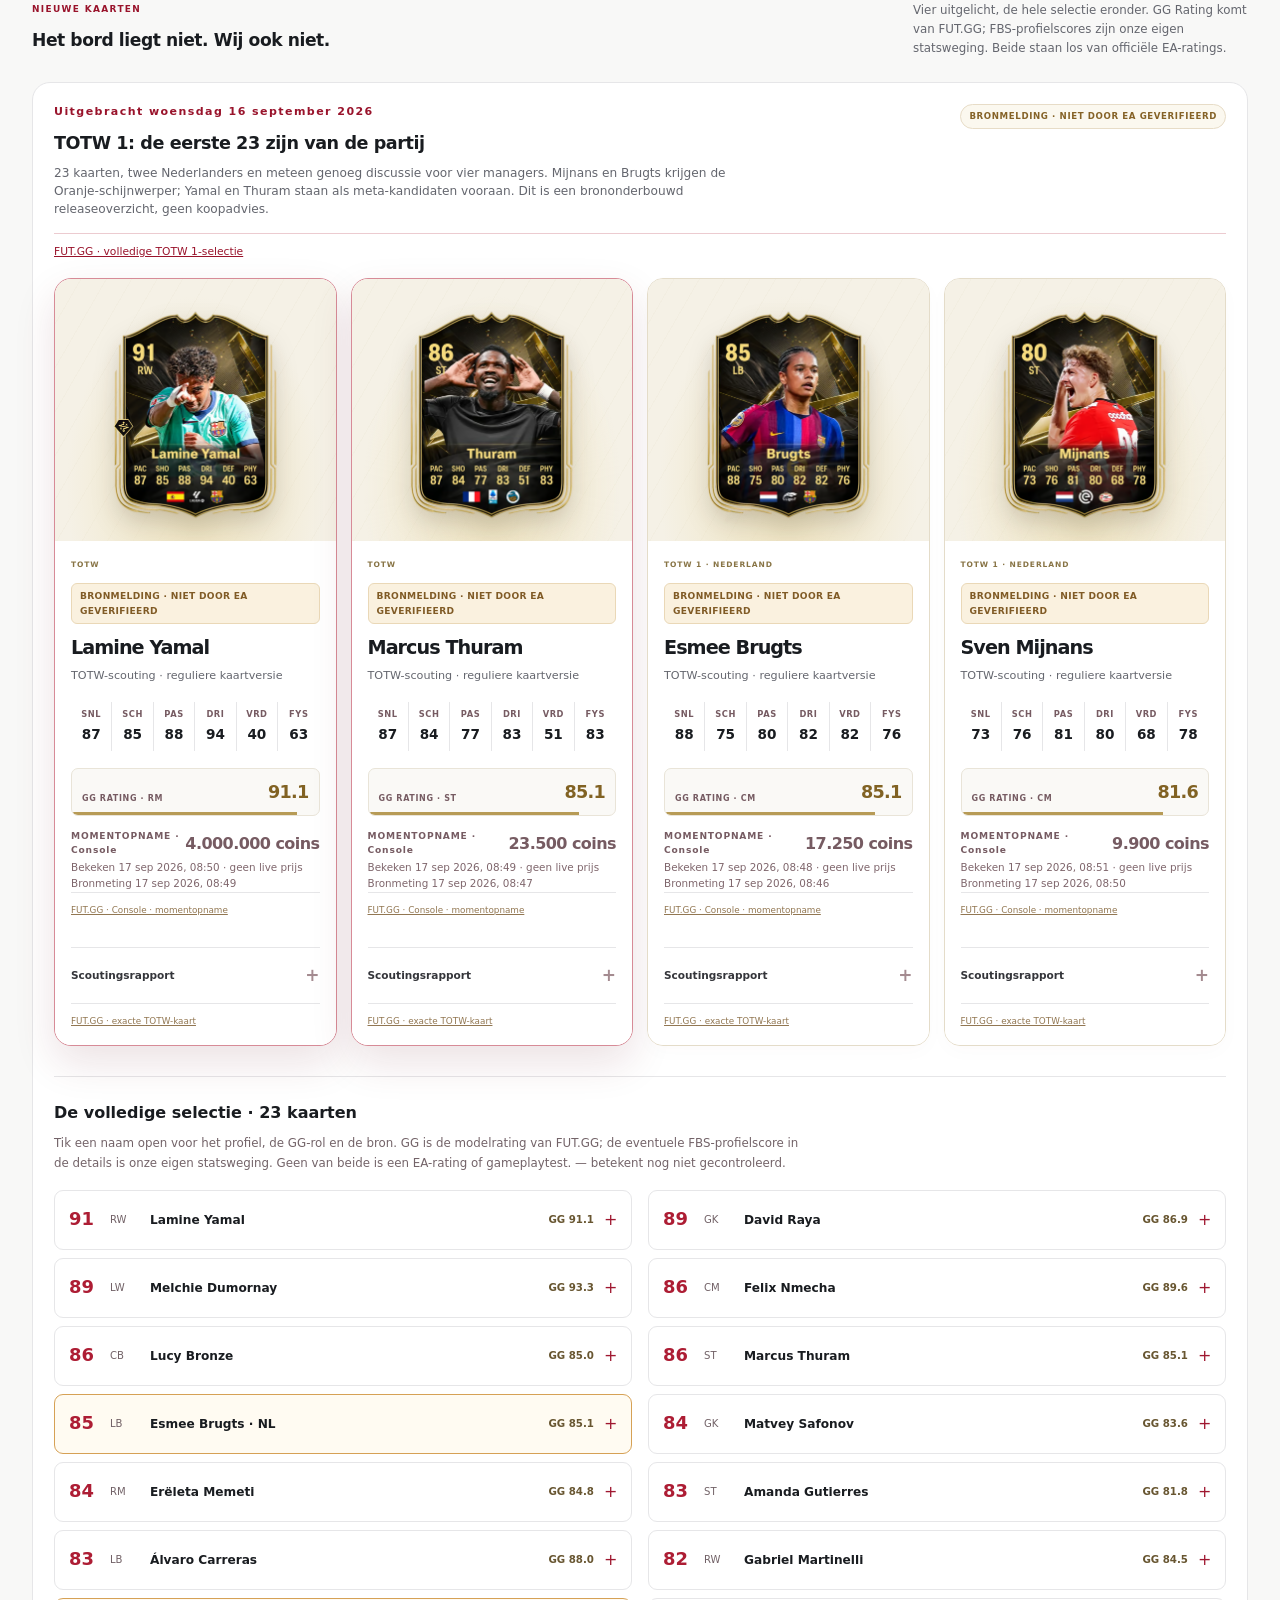
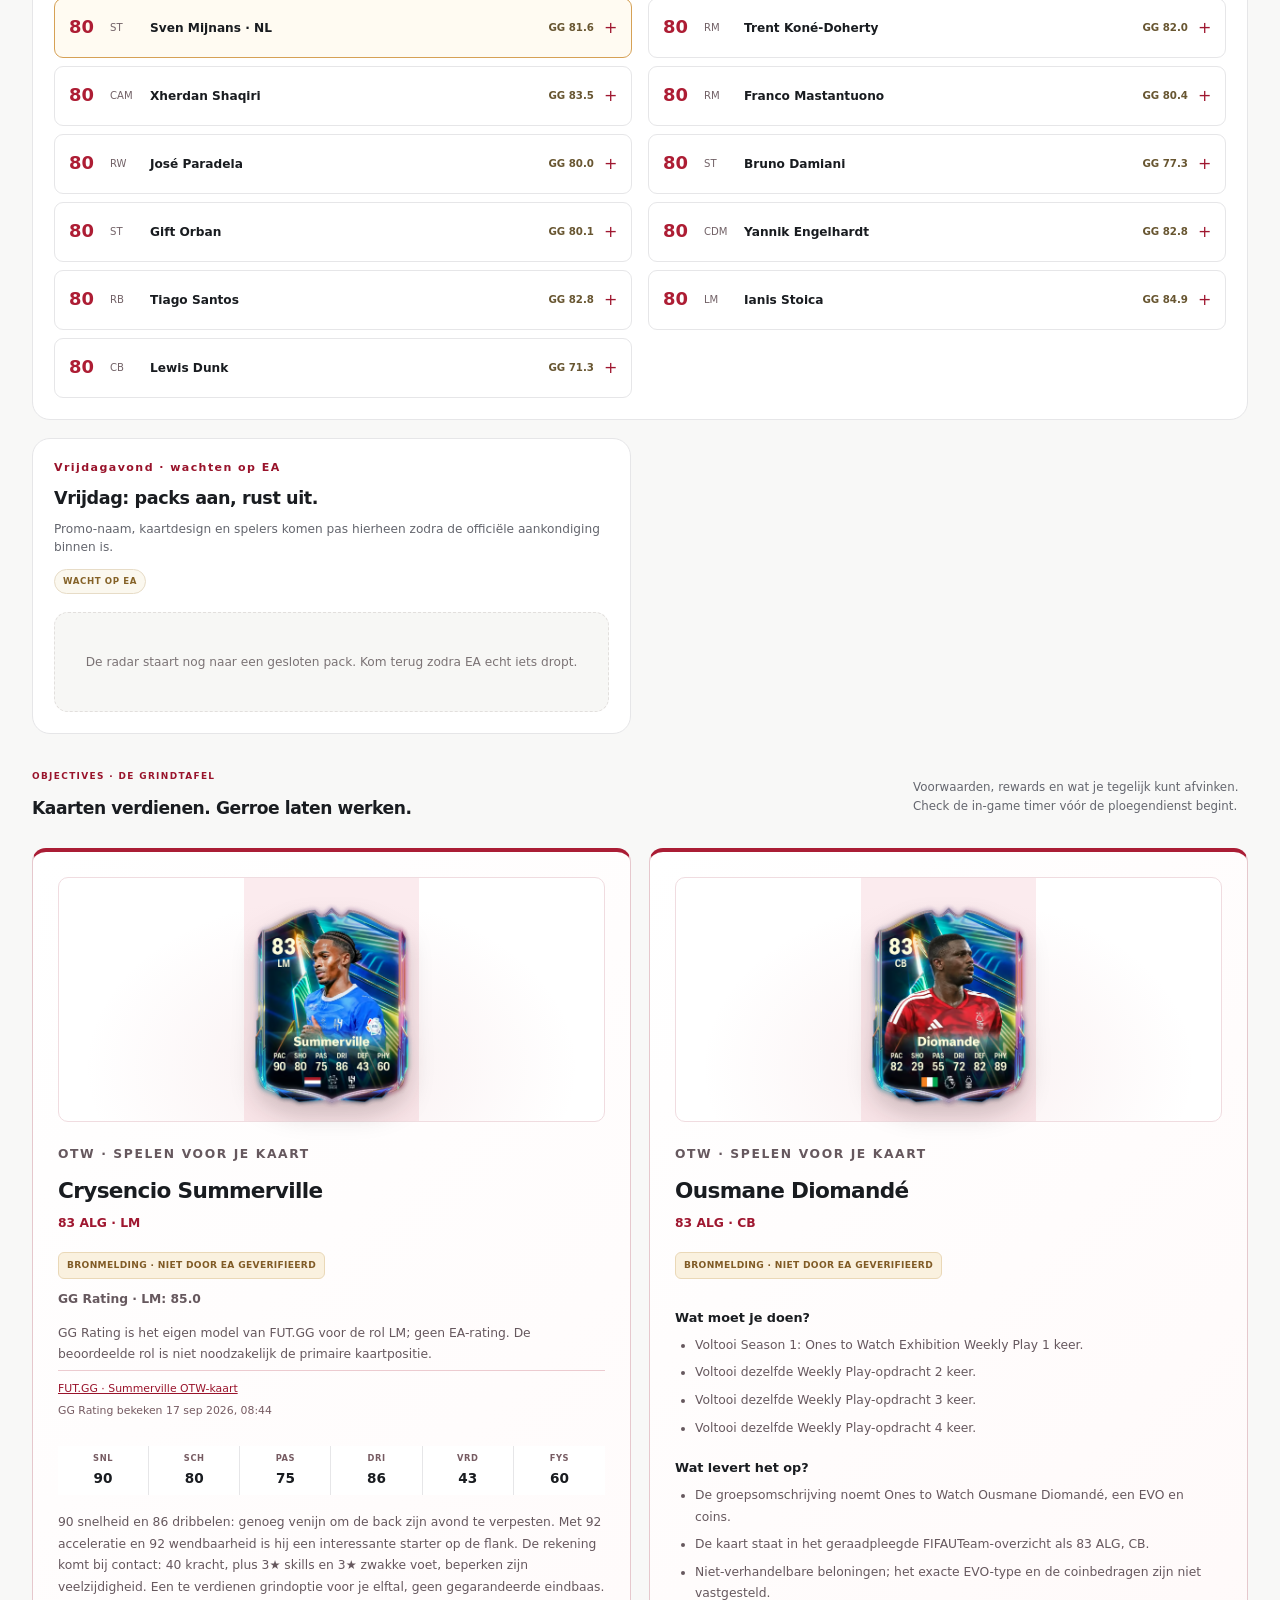
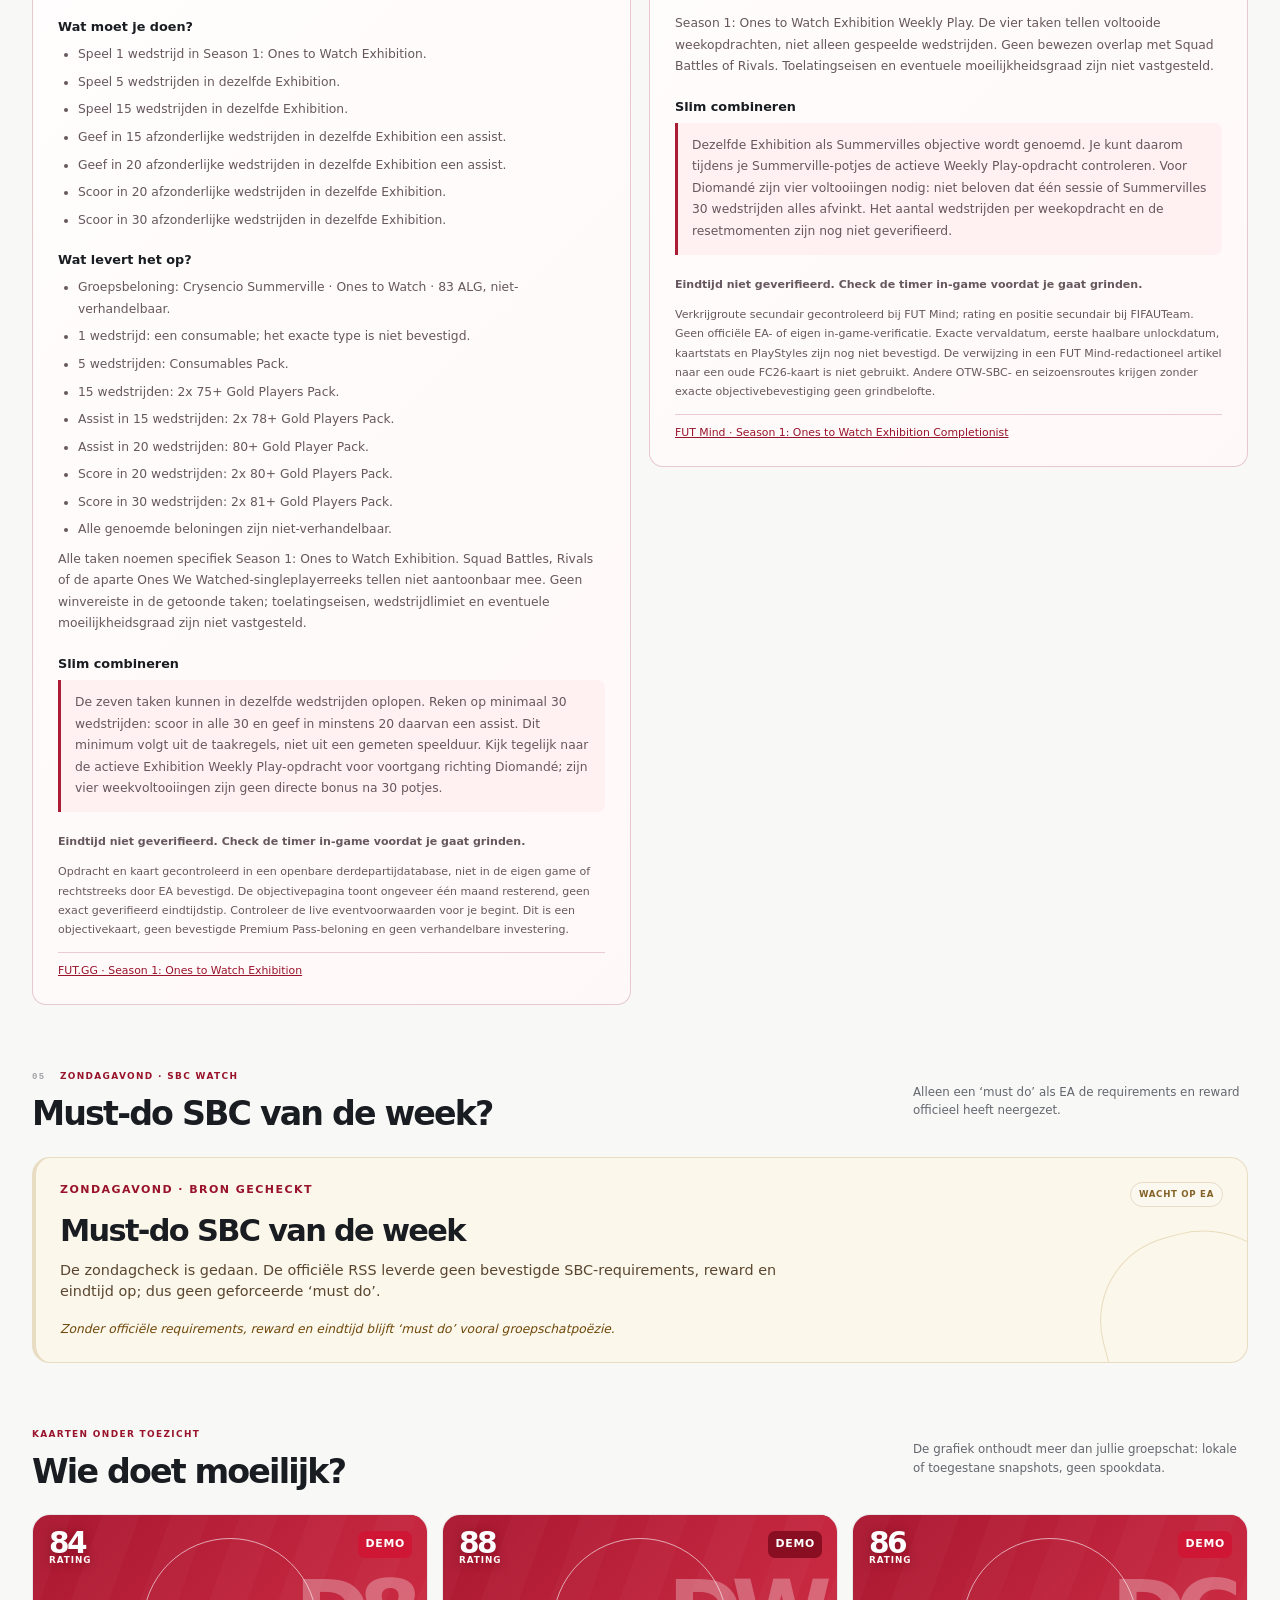
==== commit 28463322: "Show player cards in TOTW highlights and objectives" ====
--- a/index.html
+++ b/index.html
@@ -8,7 +8,7 @@
     <title>de flikkerbibsjes UT Trade watcher</title>
     <link rel="icon" href="favicon.svg" type="image/svg+xml">
     <link rel="stylesheet" href="styles.css">
-    <link rel="stylesheet" href="dashboard.css?v=release-objectives-1">
+    <link rel="stylesheet" href="dashboard.css?v=release-card-art-1">
     <link rel="stylesheet" href="radar.css?v=bibs-briefing-1">
     <link rel="stylesheet" href="evolutions.css?v=evo-lab-1">
   </head>
@@ -309,11 +309,11 @@
     </main>
     <noscript><p class="shell">Schakel JavaScript in om de spelerskaarten en gepubliceerde updates te bekijken.</p></noscript>
     <script src="refresh.js?v=evo-lab-1" defer></script>
-    <script src="card-art.js?v=daily-squad-1" defer></script>
+    <script src="card-art.js?v=release-card-art-1" defer></script>
     <script src="app.js?v=bibs-briefing-1" defer></script>
     <script src="watch.js?v=daily-squad-1" defer></script>
     <script src="radar.js?v=release-objectives-1" defer></script>
-    <script src="news.js?v=release-objectives-1" defer></script>
+    <script src="news.js?v=release-card-art-1" defer></script>
     <script src="evolutions.js?v=evo-lab-1" defer></script>
     <script src="motion.js?v=evo-lab-1" defer></script>
   </body>
--- a/dashboard.css
+++ b/dashboard.css
@@ -367,6 +367,9 @@
 .objectives-heading { margin-top: 36px; }
 .objectives-board { display: grid; grid-template-columns: repeat(2, minmax(0, 1fr)); align-items: start; gap: 18px; }
 .objective-card { min-width: 0; padding: 25px; border: 1px solid #e6c8cd; border-top: 4px solid #aa1d35; border-radius: 14px; background: linear-gradient(135deg, #fff, #fff8f8); }
+.objective-card__art { display: grid; place-items: center; height: 245px; padding: 5px; margin-bottom: 22px; border: 1px solid #f0dce0; border-radius: 10px; background: radial-gradient(ellipse at 50% 78%, #d7939b25, transparent 64%), linear-gradient(90deg, #fff 0%, #fff 34%, #fbebee 34%, #fbebee 66%, #fff 66%); }
+.objective-card__art .official-card-art { width: 100%; max-width: 235px; height: 235px; object-fit: contain; }
+.objective-card:not(.has-official-art) .objective-card__art { display: none; }
 .objective-card h4 { margin: 0 0 6px; font-size: 1.35rem; letter-spacing: -.03em; }
 .objective-card h5 { margin: 19px 0 7px; font-size: .8rem; }
 .objective-card p, .objective-card__list { font-size: .77rem; line-height: 1.75; color: #66585e; }
